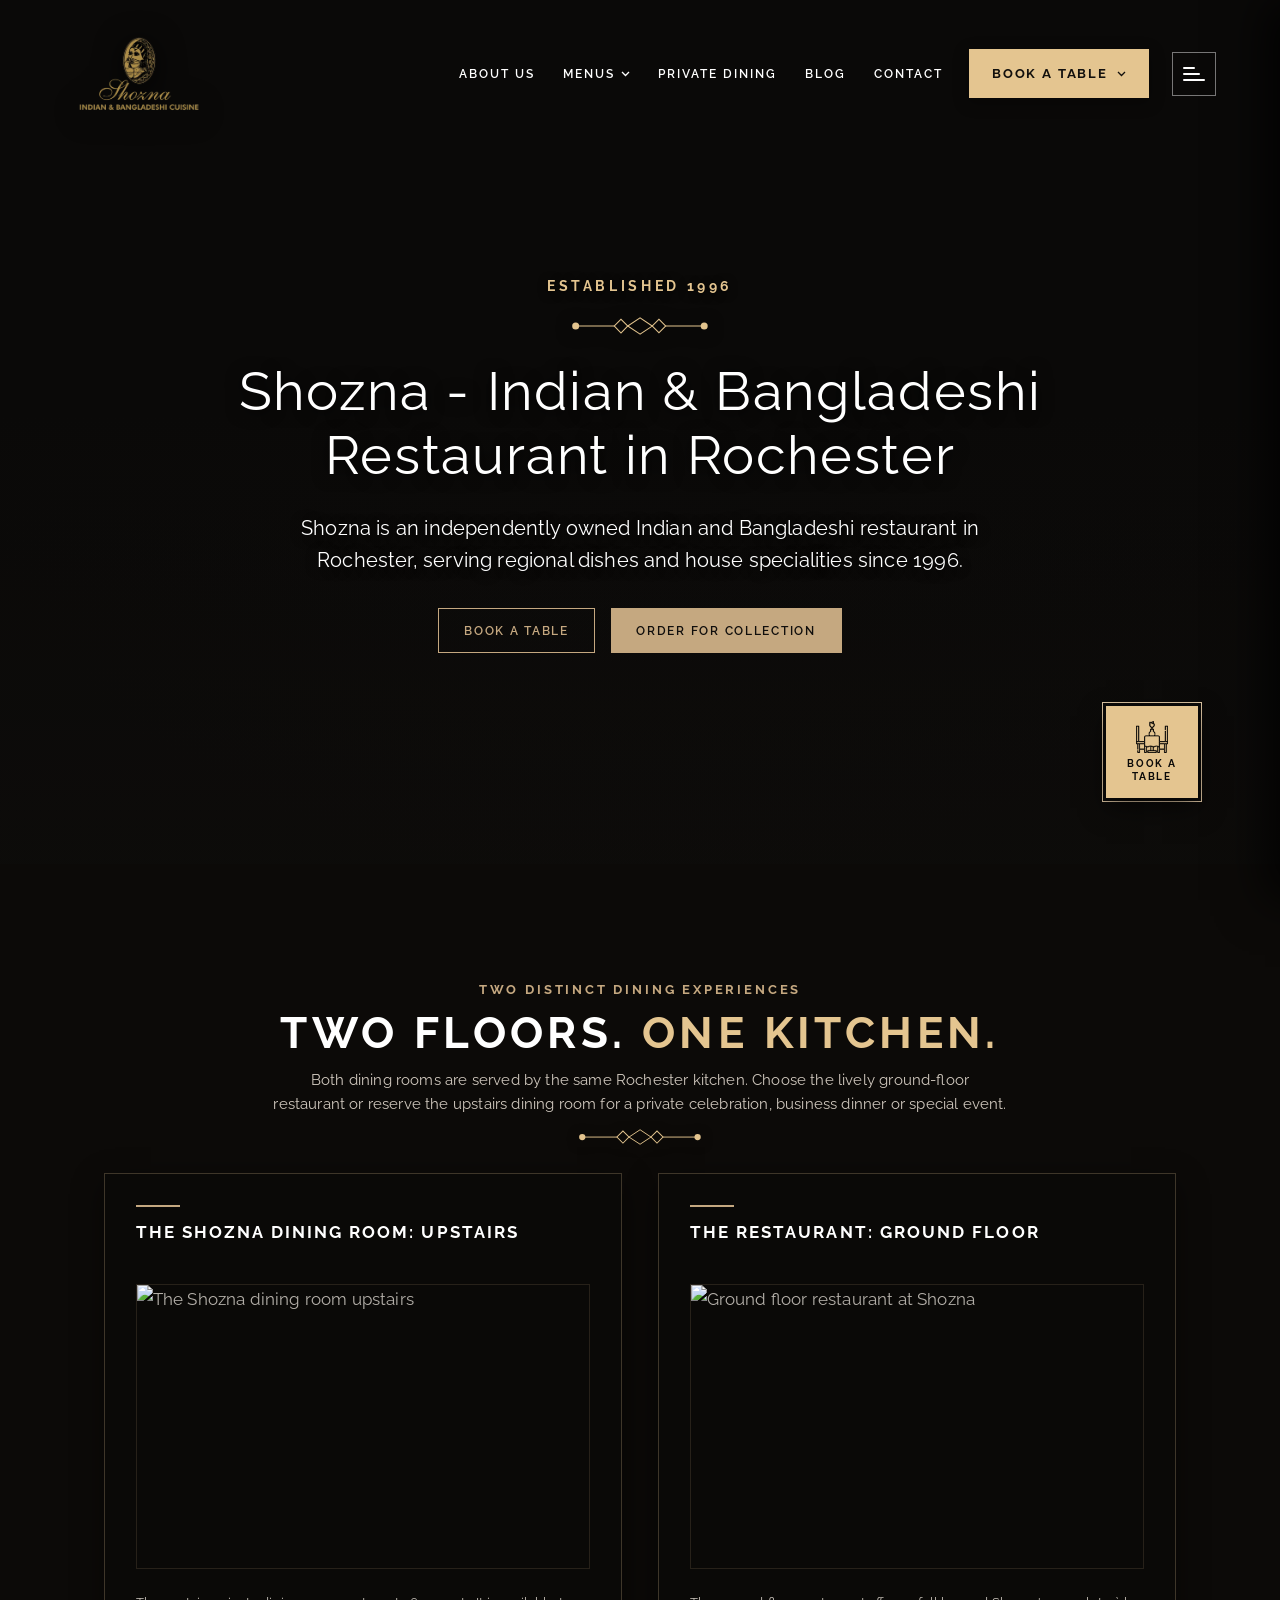
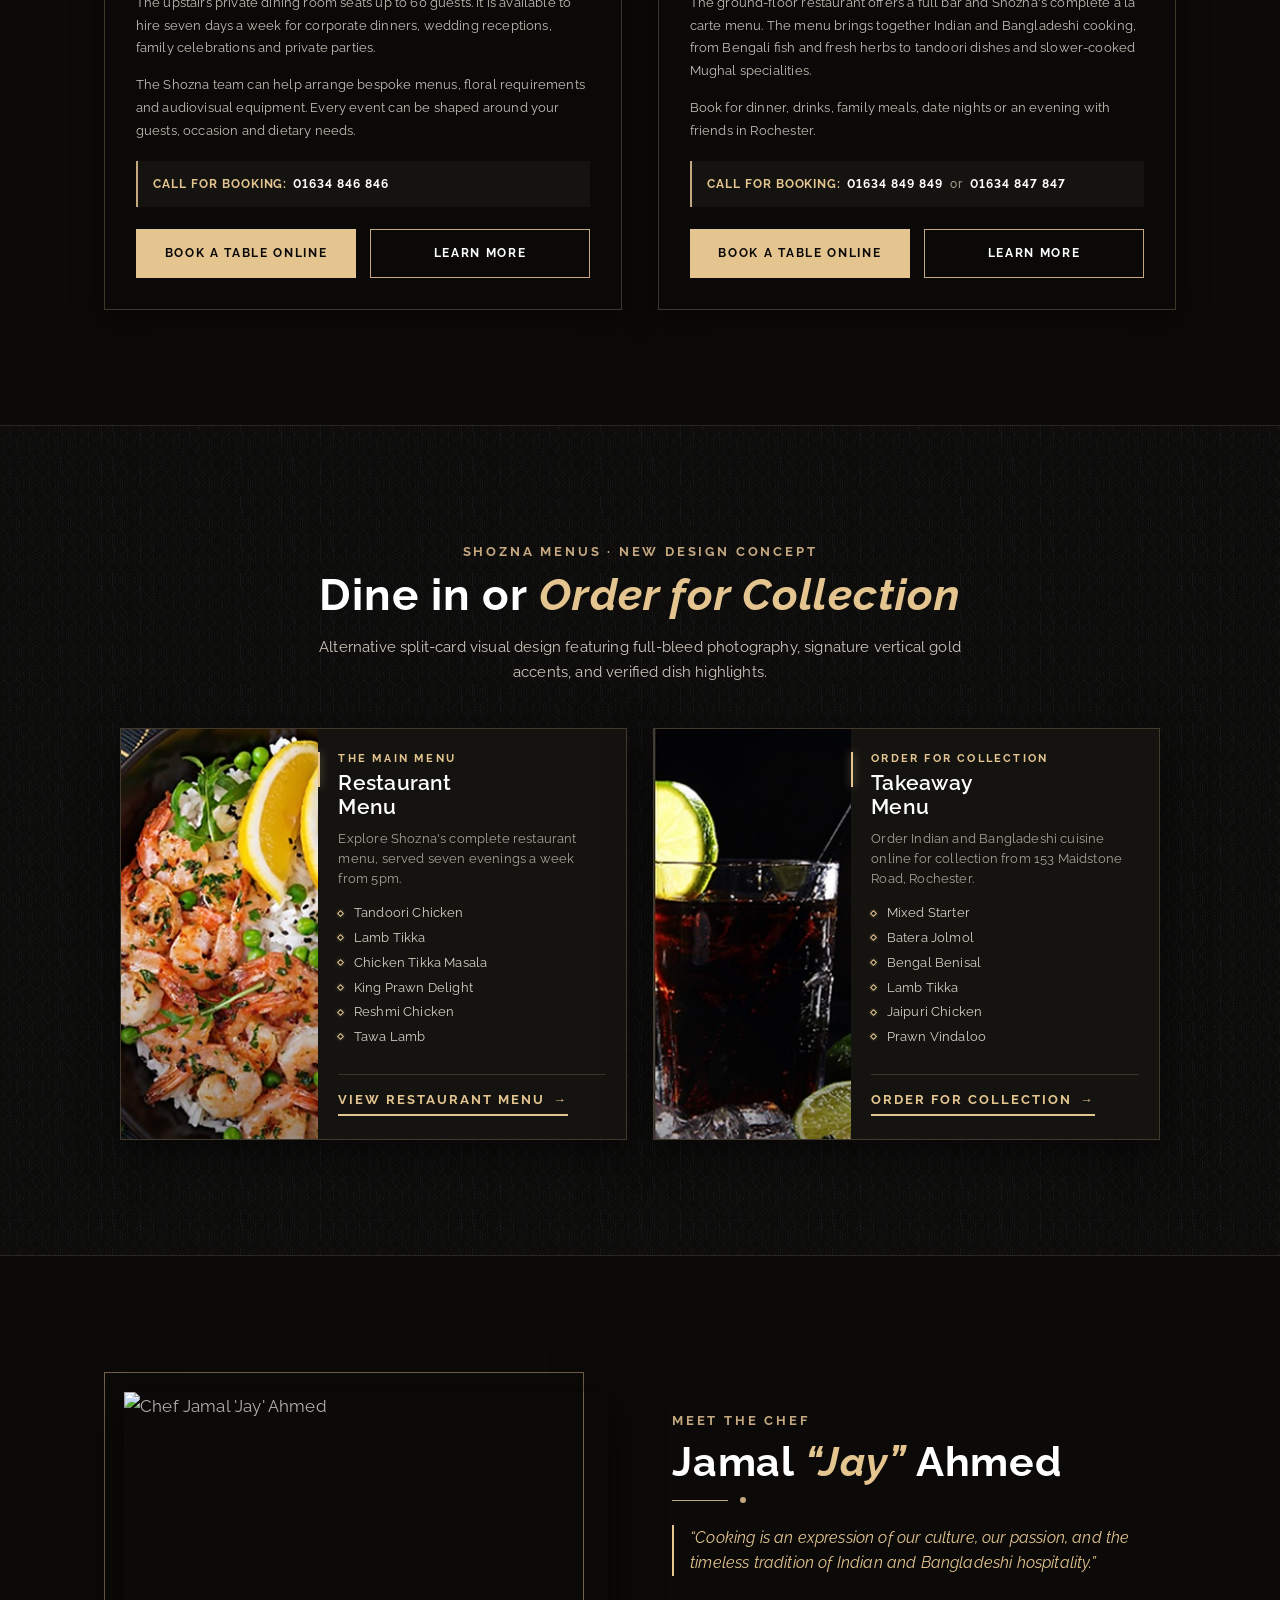
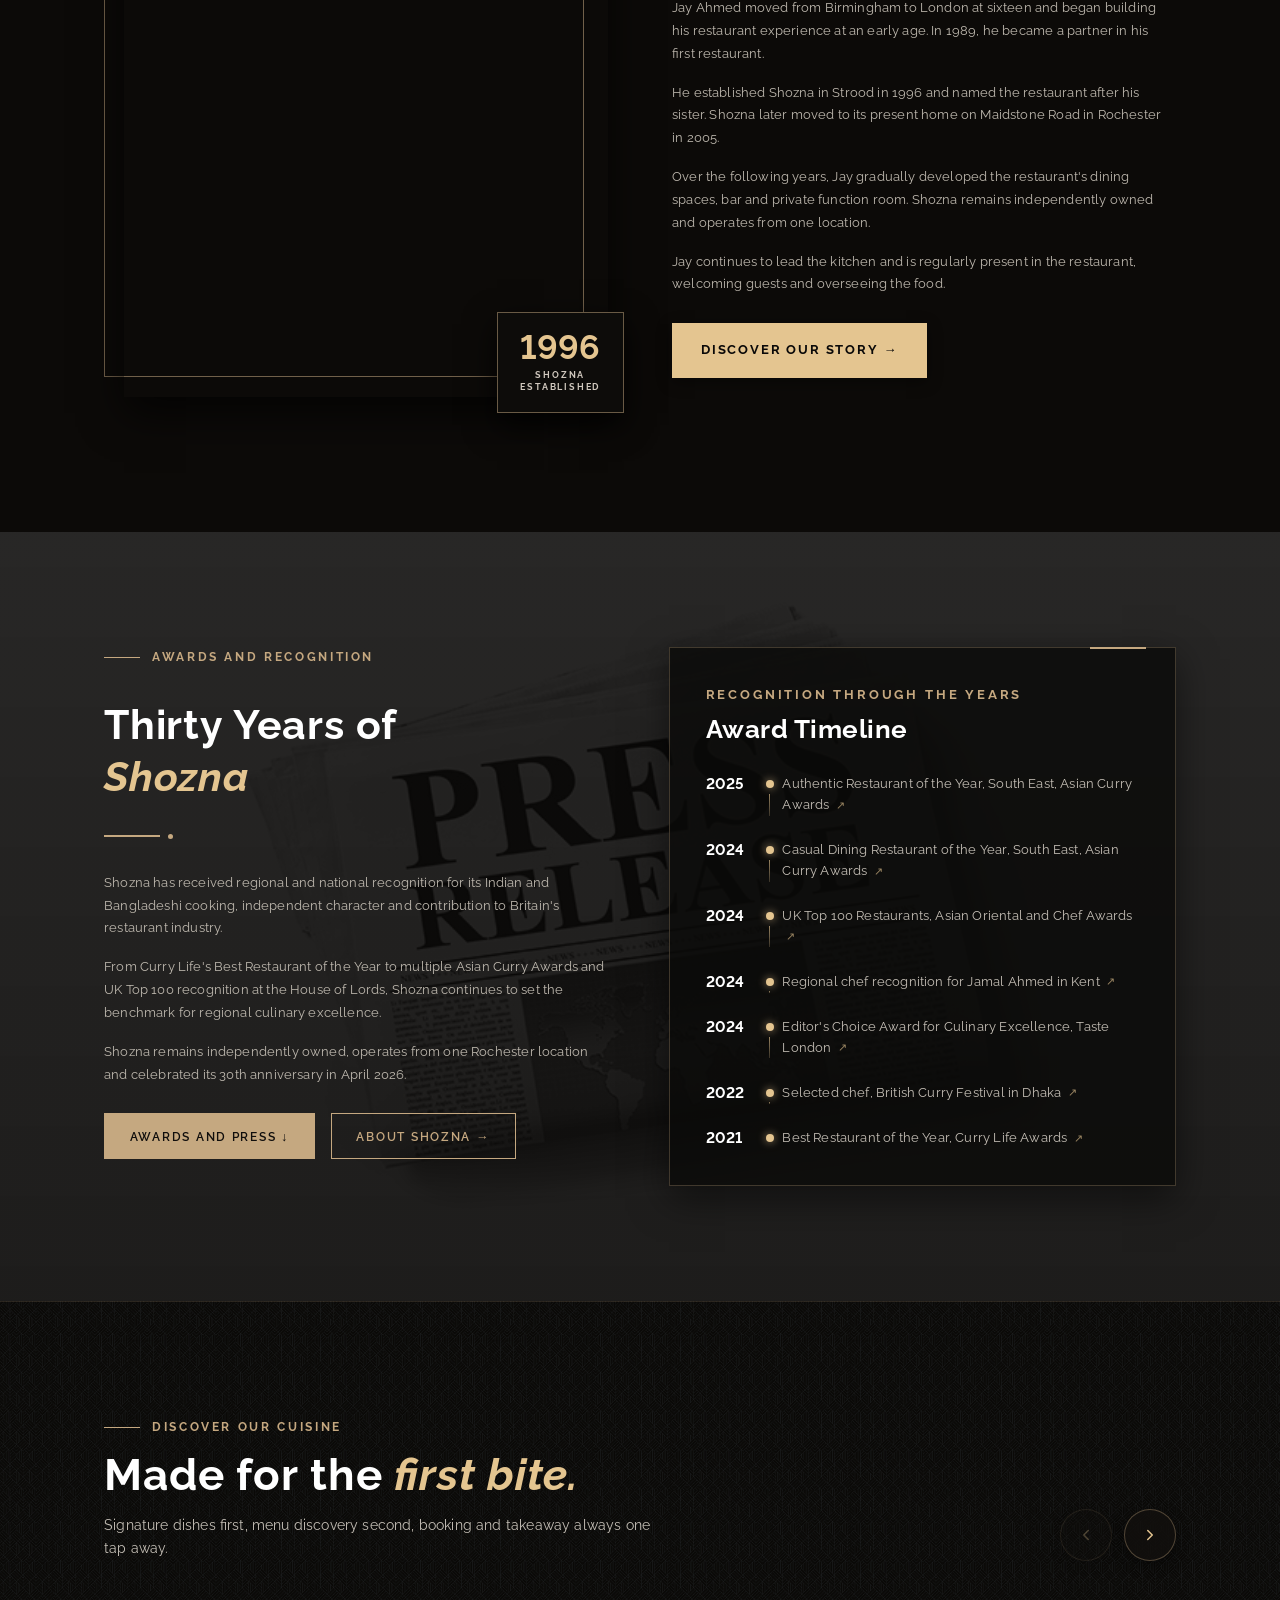
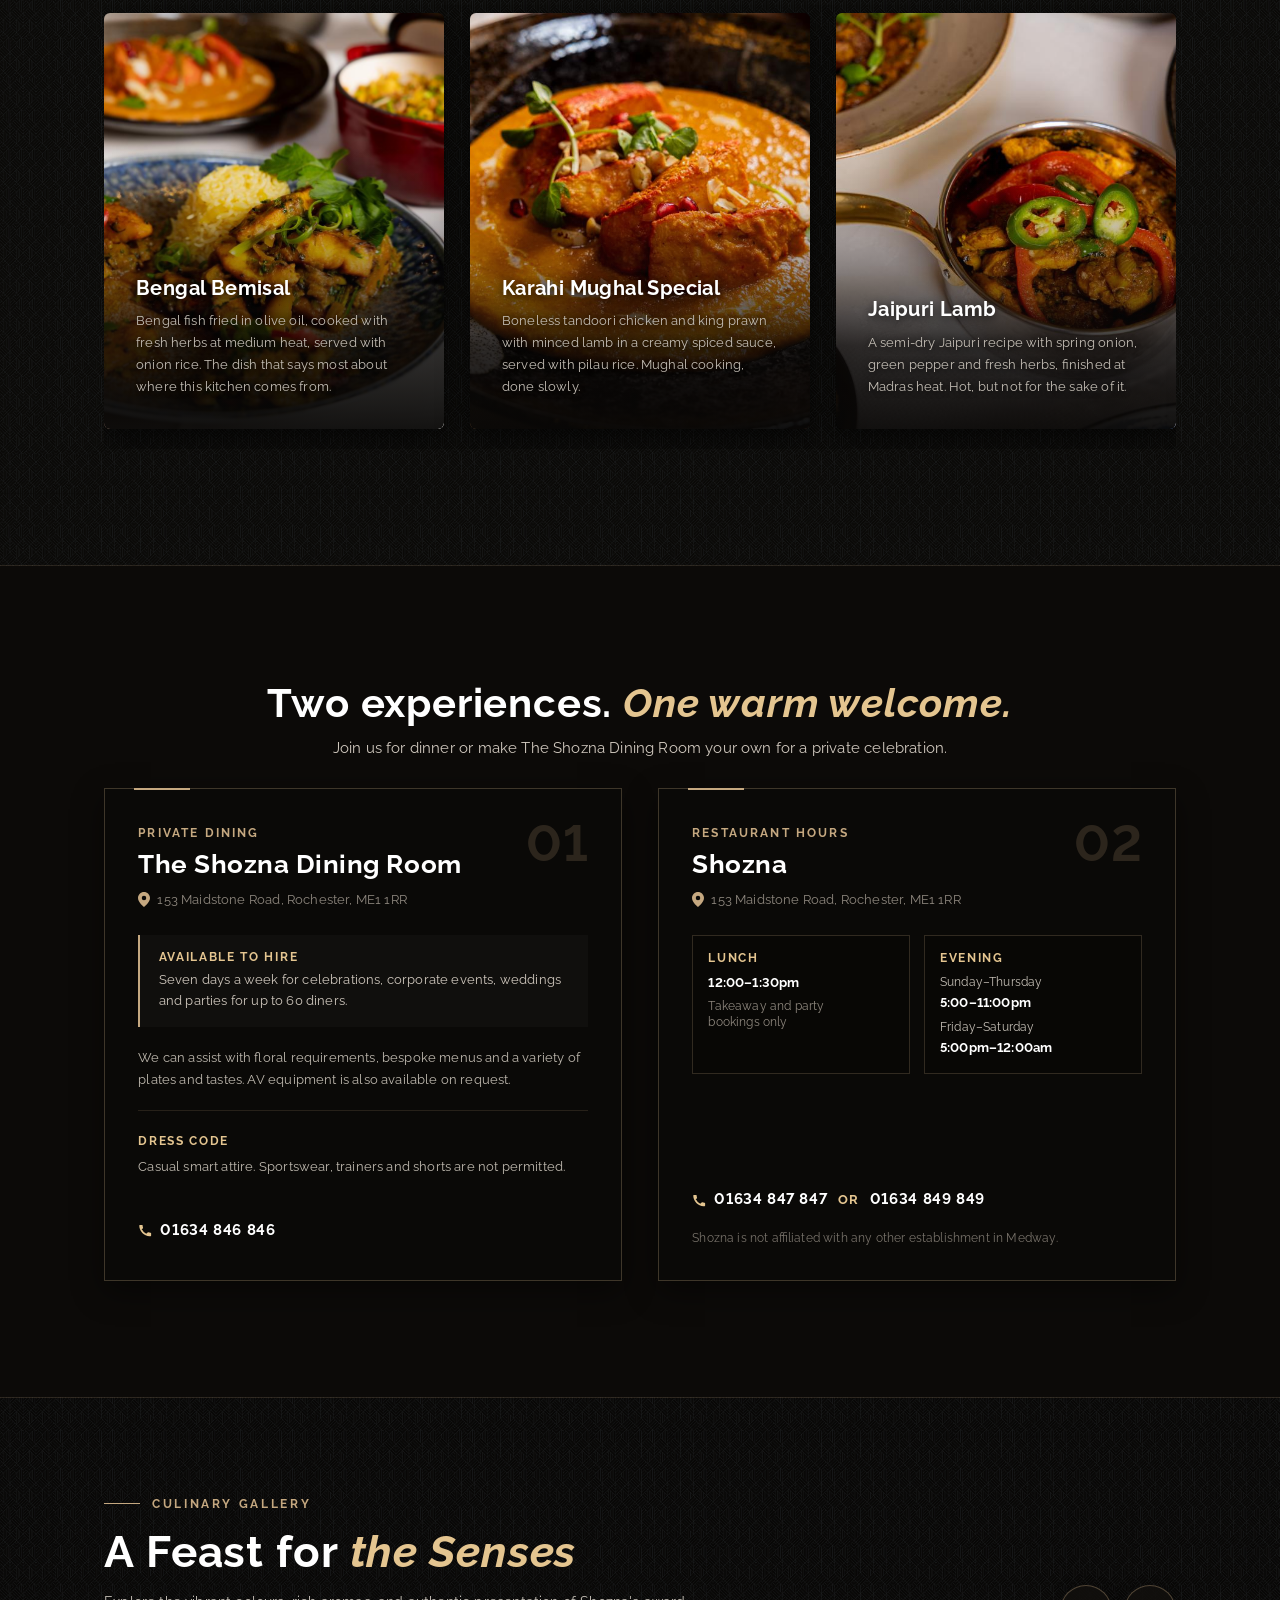
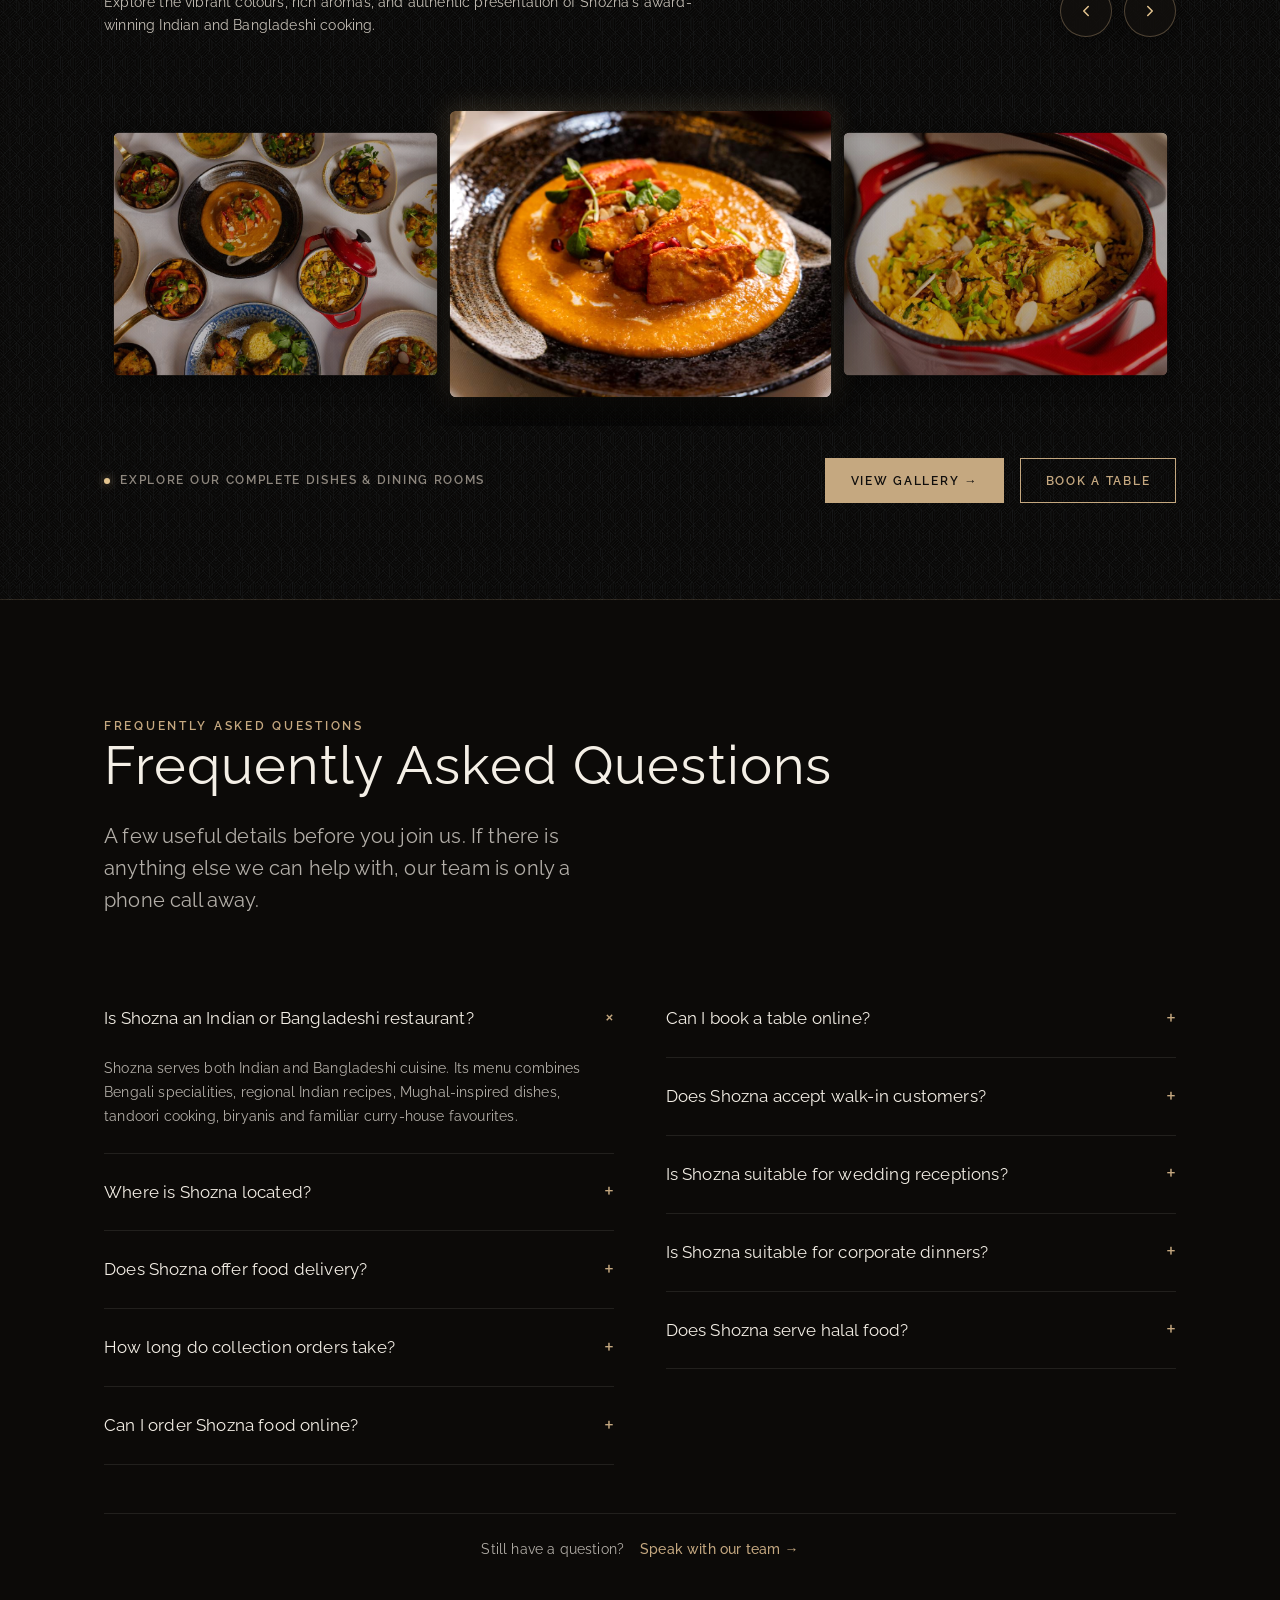
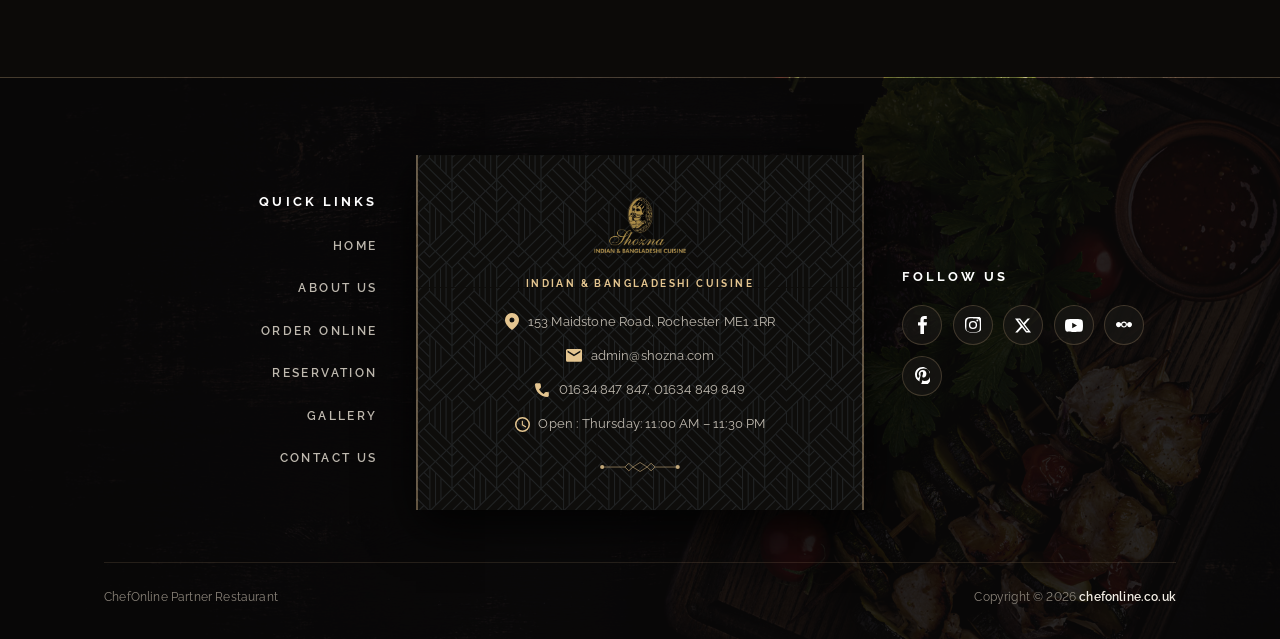
==== index.html @ 038b5e5c "feat: implement luxury About Us page (/about-us) with all 7 sections, local assets, and unified Rale" ====
<!doctype html>
<html lang="en-GB">
<head>
<meta charset="utf-8">
<meta name="viewport" content="width=device-width, initial-scale=1">

<title>Shozna - Indian &amp; Bangladeshi Restaurant in Rochester</title>
<meta name="description" content="Shozna is an independently owned Indian and Bangladeshi restaurant at 153 Maidstone Road, Rochester, serving regional dishes and house specialities since 1996.">
<link rel="canonical" href="https://www.srsdraft.co.uk/shozna-2026/">
<meta name="robots" content="index, follow, max-image-preview:large">

<link rel="icon" href="https://www.srsdraft.co.uk/shozna-2026/favicon.png" type="image/png">

<meta property="og:type" content="restaurant.restaurant">
<meta property="og:site_name" content="Shozna">
<meta property="og:title" content="Shozna - Indian &amp; Bangladeshi Restaurant in Rochester">
<meta property="og:description" content="Two floors, one kitchen. Dine in Rochester or order for collection.">
<meta property="og:url" content="https://www.srsdraft.co.uk/shozna-2026/">
<meta property="og:image" content="https://www.srsdraft.co.uk/shozna-2026/logo.webp">
<meta property="og:phone_number" content="+441634847847, +441634849849">
<meta property="og:street-address" content="153 Maidstone Road">
<meta property="og:postal-code" content="ME1 1RR">
<meta property="og:country-name" content="UK">
<meta property="og:latitude" content="51.3828626">
<meta property="og:longitude" content="0.5028036">

<link rel="preconnect" href="https://fonts.googleapis.com">
<link rel="preconnect" href="https://fonts.gstatic.com" crossorigin>
<link rel="stylesheet"
      href="https://fonts.googleapis.com/css2?family=Raleway:ital,wght@0,300;0,400;0,500;0,600;0,700;0,800;0,900;1,400;1,500;1,600;1,700&display=swap">

<link rel="stylesheet" href="css/tokens.css">
<link rel="stylesheet" href="css/type.css">
<link rel="stylesheet" href="css/base.css">
<link rel="stylesheet" href="css/media.css">
<link rel="stylesheet" href="css/site.css">

<script type="application/ld+json">
{
  "@context": "https://schema.org",
  "@type": "Restaurant",
  "@id": "https://www.srsdraft.co.uk/shozna-2026/",
  "name": "Shozna",
  "image": "https://www.srsdraft.co.uk/shozna-2026/logo.webp",
  "url": "https://www.srsdraft.co.uk/shozna-2026/",
  "servesCuisine": ["Indian", "Bangladeshi"],
  "priceRange": "££",
  "telephone": "+441634847847",
  "email": "admin@shozna.com",
  "menu": "https://backoffice.chefonline.co.uk/draft/shozna/menu",
  "acceptsReservations": "https://backoffice.chefonline.co.uk/draft/shozna/reservations",
  "address": {
    "@type": "PostalAddress",
    "streetAddress": "153 Maidstone Road",
    "addressLocality": "Rochester",
    "addressRegion": "Kent",
    "postalCode": "ME1 1RR",
    "addressCountry": "GB"
  },
  "geo": {
    "@type": "GeoCoordinates",
    "latitude": "51.3828626",
    "longitude": "0.5028036"
  },
  "openingHoursSpecification": [
    {
      "@type": "OpeningHoursSpecification",
      "dayOfWeek": ["Sunday", "Monday", "Tuesday", "Wednesday", "Thursday"],
      "opens": "17:00",
      "closes": "23:00"
    },
    {
      "@type": "OpeningHoursSpecification",
      "dayOfWeek": ["Friday", "Saturday"],
      "opens": "17:00",
      "closes": "00:00"
    }
  ]
}
</script>
</head>

<body data-page="home">

<a class="skip-link" href="#main">Skip to content</a>

<!-- ======================================================================
     HEADER
     ====================================================================== -->
<header class="site-header" id="header">
  <!-- Brand Logo on Left -->
  <a class="brand" href="https://www.srsdraft.co.uk/shozna-2026/" title="Shozna">
    <img src="media/logo.webp" alt="Shozna" width="220" height="122" class="brand__logo-img">
  </a>

  <!-- Primary Navigation Links -->
  <nav class="nav" id="nav" aria-label="Primary">
    <a href="index.html" class="nav__home-link">Home</a>
    <a href="about-us.html">About Us</a>
    <div class="nav-drop">
      <button class="nav-drop__toggle" aria-expanded="false" aria-controls="menuDrop">
        Menus
        <svg width="9" height="6" viewBox="0 0 9 6" fill="none" aria-hidden="true">
          <path d="M1 1l3.5 3.5L8 1" stroke="currentColor" stroke-width="1.3"/>
        </svg>
      </button>
      <ul class="nav-drop__list" id="menuDrop">
        <li><a href="https://www.srsdraft.co.uk/shozna-2026/restaurant-menu">Restaurant Menu</a></li>
        <li><a href="https://www.srsdraft.co.uk/shozna-2026/takeaway-menu">Takeaway Menu</a></li>
      </ul>
    </div>
    <a href="https://www.srsdraft.co.uk/shozna-2026/private-dining">Private Dining</a>
    <a href="https://www.srsdraft.co.uk/shozna-2026/blog">Blog</a>
    <a href="https://www.srsdraft.co.uk/shozna-2026/contact">Contact</a>
    <div class="nav__call-group">
      <a class="nav__call-link" href="https://backoffice.chefonline.co.uk/draft/shozna/reservations" style="color: var(--c-brass); font-weight: 700; margin-bottom: 0.5rem; text-decoration: none;">
        <span>Book a Table Online &rarr;</span>
      </a>
      <a class="nav__call-link" href="tel:+441634847847">
        <span>Call to Book</span>
        <b class="numeric">01634 847 847</b>
      </a>
      <a class="nav__call-link" href="tel:+441634846846">
        <span>Private Dine In</span>
        <b class="numeric">01634 846 846</b>
      </a>
    </div>
  </nav>

  <!-- Right Actions: Book a Table Button & Hamburger -->
  <div class="header-actions">
    <div class="header-call-drop">
      <button class="btn btn--solid btn--book-table header-call-btn" type="button" aria-haspopup="true" aria-expanded="false" aria-label="Book a Table or Call for Reservations">
        <span>Book a Table</span>
        <svg class="header-call-arrow" width="9" height="6" viewBox="0 0 9 6" fill="none" aria-hidden="true">
          <path d="M1 1l3.5 3.5L8 1" stroke="currentColor" stroke-width="1.3"/>
        </svg>
      </button>
      <div class="header-call-menu" role="menu">
        <a class="header-call-item header-call-item--cta" href="https://backoffice.chefonline.co.uk/draft/shozna/reservations" role="menuitem">
          <span class="header-call-label">Book a Table Online &rarr;</span>
          <span class="header-call-sub">Instant Table Reservation</span>
        </a>
        <a class="header-call-item" href="tel:+441634847847" role="menuitem">
          <span class="header-call-label">Call to Book</span>
          <span class="header-call-num numeric">01634 847 847</span>
        </a>
        <a class="header-call-item" href="tel:+441634846846" role="menuitem">
          <span class="header-call-label">Private Dine In</span>
          <span class="header-call-num numeric">01634 846 846</span>
        </a>
      </div>
    </div>

    <button class="icon-btn info-toggle-btn" id="infoToggle" aria-expanded="false" aria-controls="infoBar" aria-label="Open restaurant information">
      <span class="hamburger" aria-hidden="true">
        <span class="hamburger__bar hamburger__bar--1"></span>
        <span class="hamburger__bar hamburger__bar--2"></span>
        <span class="hamburger__bar hamburger__bar--3"></span>
      </span>
    </button>
    <button class="icon-btn nav-toggle" id="navToggle" aria-expanded="false" aria-controls="nav" aria-label="Open menu">
      <span class="hamburger" aria-hidden="true">
        <span class="hamburger__bar hamburger__bar--1"></span>
        <span class="hamburger__bar hamburger__bar--2"></span>
        <span class="hamburger__bar hamburger__bar--3"></span>
      </span>
    </button>
  </div>
</header>

<!-- ======================================================================
     INFO DRAWER / LUXURY SLIDE-OUT MENU
     ====================================================================== -->
<aside class="info-bar" id="infoBar" aria-label="Restaurant information" aria-hidden="true">
  <button class="drawer-close" id="infoClose" aria-label="Close">
    <svg width="12" height="12" viewBox="0 0 14 14" fill="none" aria-hidden="true">
      <path d="M1 1l12 12M13 1L1 13" stroke="currentColor" stroke-width="1.8" stroke-linecap="round"/>
    </svg>
  </button>

  <div class="drawer-inner">
    <div class="drawer-brand">
      <img class="drawer-logo" src="media/logo.webp" alt="Shozna Indian &amp; Bangladeshi Cuisine" width="220" height="122">
    </div>

    <!-- Mobile Navigation links for responsive mobile view -->
    <nav class="drawer-mobile-nav" aria-label="Mobile Navigation">
      <a href="index.html" class="drawer-mobile-link">Home</a>
      <a href="about-us.html" class="drawer-mobile-link">About Us</a>
      <a href="https://www.srsdraft.co.uk/shozna-2026/restaurant-menu" class="drawer-mobile-link">Restaurant Menu</a>
      <a href="https://www.srsdraft.co.uk/shozna-2026/takeaway-menu" class="drawer-mobile-link">Takeaway Menu</a>
      <a href="https://www.srsdraft.co.uk/shozna-2026/private-dining" class="drawer-mobile-link">Private Dining</a>
      <a href="https://www.srsdraft.co.uk/shozna-2026/blog" class="drawer-mobile-link">Blog</a>
      <a href="https://www.srsdraft.co.uk/shozna-2026/contact" class="drawer-mobile-link">Contact</a>
    </nav>

    <div class="drawer-circle-wrap">
      <img src="https://www.srsdraft.co.uk/shozna-2026/assets/images/resource/gallery-1.jpg" alt="Shozna Dining" width="160" height="160" class="drawer-circle-img">
    </div>

    <h3 class="drawer-title">VISIT US</h3>

    <div class="drawer-info-group">
      <p class="drawer-address">
        153 Maidstone Road, Rochester<br>
        ME1 1RR
      </p>
      <p class="drawer-hours">Open : Thursday: 11:00 AM &ndash; 11:30 PM</p>
      <p class="drawer-email-wrap">
        <a class="drawer-email" href="mailto:admin@shozna.com">admin@shozna.com</a>
      </p>
    </div>

    <div class="drawer-diamond" aria-hidden="true">&#9671;</div>

    <div class="drawer-phone-wrap">
      <a class="drawer-phone-link" href="tel:+441634847847">
        <svg class="drawer-phone-icon" width="18" height="18" viewBox="0 0 24 24" fill="currentColor" aria-hidden="true">
          <path d="M6.62 10.79a15.053 15.053 0 0 0 6.59 6.59l2.2-2.2a1 1 0 0 1 1.02-.24c1.12.37 2.33.57 3.57.57a1 1 0 0 1 1 1v3.5a1 1 0 0 1-1 1C10.61 22 2 13.39 2 4a1 1 0 0 1 1-1h3.5a1 1 0 0 1 1 1c0 1.24.2 2.45.57 3.57a1 1 0 0 1-.25 1.02l-2.2 2.2z"/>
        </svg>
        <span class="numeric">01634 847 847, 01634 849 849</span>
      </a>
    </div>
  </div>
</aside>

<div class="backdrop" id="backdrop" hidden></div>

<main id="main">

<!-- ======================================================================
     HERO
     ====================================================================== -->
<section class="hero" id="top">
  <video class="hero__video" id="heroVideo"
         autoplay muted loop playsinline preload="auto" aria-hidden="true"
         poster="https://www.srsdraft.co.uk/shozna-2026/assets/images/resource/gallery-1.jpg">
    <source src="https://www.srsdraft.co.uk/shozna-2026/shozna-bg-video.mp4" type="video/mp4">
  </video>
  <div class="hero__scrim"></div>

  <div class="hero__inner">
    <p class="eyebrow hero__eyebrow">ESTABLISHED 1996</p>

    <img class="hero__separator" src="media/separator.svg" alt="" width="120" height="16">

    <h1>
      <span class="hero__title-line">Shozna - Indian &amp; Bangladeshi</span>
      <span class="hero__title-line">Restaurant in Rochester</span>
    </h1>

    <p class="lead">
      Shozna is an independently owned Indian and Bangladeshi restaurant in
      Rochester, serving regional dishes and house specialities since 1996.
    </p>

    <div class="btn-row">
      <a class="btn btn--ghost" href="https://backoffice.chefonline.co.uk/draft/shozna/reservations">Book a Table</a>
      <a class="btn btn--solid" href="https://backoffice.chefonline.co.uk/draft/shozna/menu">Order for Collection</a>
    </div>
  </div>

  <a class="hero__badge" href="https://backoffice.chefonline.co.uk/draft/shozna/reservations" aria-label="Book a Table">
    <span class="hero__badge-spin" aria-hidden="true"></span>
    <span class="hero__badge-card">
      <img src="media/table-icon.png" alt="" width="34" height="34" class="hero__badge-icon">
      <span class="hero__badge-text">
        <span>BOOK A</span>
        <span>TABLE</span>
      </span>
    </span>
  </a>
</section>

<!-- ======================================================================
     TWO FLOORS, ONE KITCHEN
     ====================================================================== -->
<section class="section section--bg" id="about">
  <div class="section__bg" style="--media-src: var(--img-dining-bg, url('https://www.srsdraft.co.uk/shozna-2026/assets/images/gallery/1N7A8569.jpg'))"></div>
  <div class="shell">

    <div class="section-head section-head--centered" data-reveal>
      <p class="eyebrow eyebrow--dining">TWO DISTINCT DINING EXPERIENCES</p>
      <h2 class="dining-section-title">TWO FLOORS. <span class="gold-highlight">ONE KITCHEN.</span></h2>
      <p class="lead dining-lead">
        Both dining rooms are served by the same Rochester kitchen. Choose the lively ground-floor<br class="hide-mobile">
        restaurant or reserve the upstairs dining room for a private celebration, business dinner or special event.
      </p>
      <img class="section-separator" src="media/separator.svg" alt="" width="110" height="16">
    </div>

    <div class="grid-2 dining-grid">

      <article class="card dining-card" data-reveal>
        <div class="dining-card__top">
          <span class="dining-card__notch" aria-hidden="true"></span>
          <h3 class="dining-card__title">THE SHOZNA DINING ROOM: UPSTAIRS</h3>
        </div>
        <div class="dining-card__media">
          <img src="https://www.srsdraft.co.uk/shozna-2026/assets/images/gallery/1N7A8569.jpg" alt="The Shozna dining room upstairs" width="600" height="375" loading="lazy">
        </div>
        <div class="dining-card__body">
          <p>
            The upstairs private dining room seats up to 60 guests. It is available
            to hire seven days a week for corporate dinners, wedding receptions,
            family celebrations and private parties.
          </p>
          <p>
            The Shozna team can help arrange bespoke menus, floral requirements and
            audiovisual equipment. Every event can be shaped around your guests,
            occasion and dietary needs.
          </p>
        </div>
        <div class="dining-card__call">
          <span class="dining-card__call-label">CALL FOR BOOKING:</span>
          <span class="dining-card__call-nums">
            <a class="dining-card__call-num tel numeric" href="tel:+441634846846">01634 846 846</a>
          </span>
        </div>
        <div class="dining-card__actions">
          <a class="btn btn--dining-book" href="https://backoffice.chefonline.co.uk/draft/shozna/reservations">Book a Table Online</a>
          <a class="btn btn--dining-learn" href="https://www.srsdraft.co.uk/shozna-2026/private-dining">Learn More</a>
        </div>
      </article>

      <article class="card dining-card" data-reveal>
        <div class="dining-card__top">
          <span class="dining-card__notch" aria-hidden="true"></span>
          <h3 class="dining-card__title">THE RESTAURANT: GROUND FLOOR</h3>
        </div>
        <div class="dining-card__media">
          <img src="https://www.srsdraft.co.uk/shozna-2026/assets/images/gallery/1N7A8536.jpg" alt="Ground floor restaurant at Shozna" width="600" height="375" loading="lazy">
        </div>
        <div class="dining-card__body">
          <p>
            The ground-floor restaurant offers a full bar and Shozna's complete
            à la carte menu. The menu brings together Indian and Bangladeshi
            cooking, from Bengali fish and fresh herbs to tandoori dishes and
            slower-cooked Mughal specialities.
          </p>
          <p>
            Book for dinner, drinks, family meals, date nights or an evening with
            friends in Rochester.
          </p>
        </div>
        <div class="dining-card__call">
          <span class="dining-card__call-label">CALL FOR BOOKING:</span>
          <span class="dining-card__call-nums">
            <a class="dining-card__call-num tel numeric" href="tel:+441634849849">01634 849 849</a>
            <span class="dining-card__call-or">or</span>
            <a class="dining-card__call-num tel numeric" href="tel:+441634847847">01634 847 847</a>
          </span>
        </div>
        <div class="dining-card__actions">
          <a class="btn btn--dining-book" href="https://backoffice.chefonline.co.uk/draft/shozna/reservations">Book a Table Online</a>
          <a class="btn btn--dining-learn" href="about-us.html">Learn More</a>
        </div>
      </article>

    </div>
  </div>
</section>

<!-- ======================================================================
     SHOZNA MENUS
     ====================================================================== -->
<section class="section section--menus-split" id="menus">
  <div class="shell">

    <div class="section-head section-head--centered" data-reveal>
      <p class="eyebrow eyebrow--dining">SHOZNA MENUS &middot; NEW DESIGN CONCEPT</p>
      <h2 class="menus-section-title">Dine in or <span class="gold-script">Order for Collection</span></h2>
      <p class="lead">
        Alternative split-card visual design featuring full-bleed photography, signature vertical gold accents, and verified dish highlights.
      </p>
    </div>

    <div class="grid-2 menu-split-grid">

      <!-- Card 01: Restaurant Menu -->
      <article class="card menu-split-card" data-reveal>
        <div class="menu-split-card__media">
          <img src="media/menu-card-split-1-hd.jpg" alt="Shozna Restaurant Cuisine" class="menu-split-card__img" loading="lazy" width="498" height="1302">
        </div>
        <div class="menu-split-card__content">
          <span class="menu-split-card__notch-v" aria-hidden="true"></span>
          <div class="menu-split-card__header">
            <p class="menu-split-card__eyebrow">THE MAIN MENU</p>
            <h3 class="menu-split-card__title">Restaurant<br>Menu</h3>
          </div>
          <p class="menu-split-card__lead">
            Explore Shozna's complete restaurant menu, served seven evenings a week from 5pm.
          </p>
          <ul class="menu-split-card__list">
            <li class="menu-split-card__item">
              <span class="menu-split-card__diamond" aria-hidden="true"></span>
              <span>Tandoori Chicken</span>
            </li>
            <li class="menu-split-card__item">
              <span class="menu-split-card__diamond" aria-hidden="true"></span>
              <span>Lamb Tikka</span>
            </li>
            <li class="menu-split-card__item">
              <span class="menu-split-card__diamond" aria-hidden="true"></span>
              <span>Chicken Tikka Masala</span>
            </li>
            <li class="menu-split-card__item">
              <span class="menu-split-card__diamond" aria-hidden="true"></span>
              <span>King Prawn Delight</span>
            </li>
            <li class="menu-split-card__item">
              <span class="menu-split-card__diamond" aria-hidden="true"></span>
              <span>Reshmi Chicken</span>
            </li>
            <li class="menu-split-card__item">
              <span class="menu-split-card__diamond" aria-hidden="true"></span>
              <span>Tawa Lamb</span>
            </li>
          </ul>
          <div class="menu-split-card__divider" aria-hidden="true"></div>
          <div class="menu-split-card__footer">
            <a class="menu-split-card__action" href="https://www.srsdraft.co.uk/shozna-2026/restaurant-menu">
              <span>VIEW RESTAURANT MENU</span> &rarr;
            </a>
          </div>
        </div>
      </article>

      <!-- Card 02: Takeaway Menu / Order for Collection -->
      <article class="card menu-split-card" data-reveal>
        <div class="menu-split-card__media">
          <img src="media/menu-card-split-2-hd.jpg" alt="Shozna Takeaway Cuisine and Bar Drinks" class="menu-split-card__img" loading="lazy" width="498" height="1302">
        </div>
        <div class="menu-split-card__content">
          <span class="menu-split-card__notch-v" aria-hidden="true"></span>
          <div class="menu-split-card__header">
            <p class="menu-split-card__eyebrow">ORDER FOR COLLECTION</p>
            <h3 class="menu-split-card__title">Takeaway<br>Menu</h3>
          </div>
          <p class="menu-split-card__lead">
            Order Indian and Bangladeshi cuisine online for collection from 153 Maidstone Road, Rochester.
          </p>
          <ul class="menu-split-card__list">
            <li class="menu-split-card__item">
              <span class="menu-split-card__diamond" aria-hidden="true"></span>
              <span>Mixed Starter</span>
            </li>
            <li class="menu-split-card__item">
              <span class="menu-split-card__diamond" aria-hidden="true"></span>
              <span>Batera Jolmol</span>
            </li>
            <li class="menu-split-card__item">
              <span class="menu-split-card__diamond" aria-hidden="true"></span>
              <span>Bengal Benisal</span>
            </li>
            <li class="menu-split-card__item">
              <span class="menu-split-card__diamond" aria-hidden="true"></span>
              <span>Lamb Tikka</span>
            </li>
            <li class="menu-split-card__item">
              <span class="menu-split-card__diamond" aria-hidden="true"></span>
              <span>Jaipuri Chicken</span>
            </li>
            <li class="menu-split-card__item">
              <span class="menu-split-card__diamond" aria-hidden="true"></span>
              <span>Prawn Vindaloo</span>
            </li>
          </ul>
          <div class="menu-split-card__divider" aria-hidden="true"></div>
          <div class="menu-split-card__footer">
            <a class="menu-split-card__action" href="https://backoffice.chefonline.co.uk/draft/shozna/menu">
              <span>ORDER FOR COLLECTION</span> &rarr;
            </a>
          </div>
        </div>
      </article>

    </div>
  </div>
</section>

<!-- ======================================================================
     CHEF
     ====================================================================== -->
<section class="section section--sunken" id="story">
  <div class="shell">
    <div class="chef">

      <div class="chef__figure-wrap" data-reveal>
        <div class="chef__frame" aria-hidden="true"></div>
        <figure class="chef__figure">
          <img src="https://www.srsdraft.co.uk/shozna-2026/assets/images/gallery/1N7A8844.jpg" alt="Chef Jamal 'Jay' Ahmed" width="600" height="750" class="chef__img" loading="lazy">
          <figcaption class="chef__badge">
            <b class="numeric">1996</b>
            <span class="chef__badge-label">SHOZNA</span>
            <span class="chef__badge-label">ESTABLISHED</span>
          </figcaption>
        </figure>
      </div>

      <div class="chef__content" data-reveal>
        <p class="eyebrow eyebrow--dining" style="text-align: left;">MEET THE CHEF</p>
        <h2 class="chef__title">Jamal <span class="gold-script">&ldquo;Jay&rdquo;</span> Ahmed</h2>
        <div class="chef-divider" aria-hidden="true">
          <span class="chef-divider__line"></span>
          <span class="chef-divider__dot"></span>
        </div>
        
        <blockquote class="chef-quote">
          &ldquo;Cooking is an expression of our culture, our passion, and the timeless tradition of Indian and Bangladeshi hospitality.&rdquo;
        </blockquote>

        <div class="chef__text stack">
          <p>
            Jay Ahmed moved from Birmingham to London at sixteen and began
            building his restaurant experience at an early age. In 1989, he
            became a partner in his first restaurant.
          </p>
          <p>
            He established Shozna in Strood in 1996 and named the restaurant
            after his sister. Shozna later moved to its present home on
            Maidstone Road in Rochester in 2005.
          </p>
          <p>
            Over the following years, Jay gradually developed the restaurant's
            dining spaces, bar and private function room. Shozna remains
            independently owned and operates from one location.
          </p>
          <p>
            Jay continues to lead the kitchen and is regularly present in the
            restaurant, welcoming guests and overseeing the food.
          </p>
        </div>
        <div class="chef__cta">
          <a class="btn btn--chef" href="about-us.html">
            DISCOVER OUR STORY &rarr;
          </a>
        </div>
      </div>

    </div>
  </div>
</section>

<!-- ======================================================================
     AWARDS
     ====================================================================== -->
<section class="section" id="awards-recognition">
  <div class="shell">

    <div class="grid-2 awards-grid">

      <div class="stack-lg awards-content" data-reveal>
        <p class="eyebrow eyebrow--ruled-left">AWARDS AND RECOGNITION</p>
        <h2 class="awards-title">Thirty Years of <br><span class="gold-script">Shozna</span></h2>
        <div class="awards-divider" aria-hidden="true">
          <span class="awards-divider__line"></span>
          <span class="awards-divider__dot"></span>
        </div>
        <div class="stack awards-text">
          <p>
            Shozna has received regional and national recognition for its Indian
            and Bangladeshi cooking, independent character and contribution to
            Britain's restaurant industry.
          </p>
          <p>
            From Curry Life's Best Restaurant of the Year to multiple Asian Curry Awards
            and UK Top 100 recognition at the House of Lords, Shozna continues to set
            the benchmark for regional culinary excellence.
          </p>
          <p>
            Shozna remains independently owned, operates from one Rochester
            location and celebrated its 30th anniversary in April 2026.
          </p>
        </div>
        <div class="btn-row awards-btn-row">
          <a class="btn btn--solid" href="#award-timeline">AWARDS AND PRESS &darr;</a>
          <a class="btn btn--ghost" href="about-us.html">ABOUT SHOZNA &rarr;</a>
        </div>
      </div>

      <div class="card timeline-card" id="award-timeline" data-reveal>
        <span class="timeline-card__notch" aria-hidden="true"></span>
        <p class="eyebrow eyebrow--dining" style="text-align: left; margin-bottom: 0.5rem;">RECOGNITION THROUGH THE YEARS</p>
        <h3 class="timeline-card__title">Award Timeline</h3>
        <ul class="award-timeline-list">
          <li class="timeline-item">
            <span class="award-year numeric">2025</span>
            <div class="award-marker" aria-hidden="true">
              <span class="award-dot"></span>
              <span class="award-line"></span>
            </div>
            <a class="award-desc" href="https://www.asiancurryawards.com/2025-winners/" target="_blank" rel="noopener noreferrer">Authentic Restaurant of the Year, South East, Asian Curry Awards <span class="award-link-icon" aria-hidden="true">&nearr;</span></a>
          </li>
          <li class="timeline-item">
            <span class="award-year numeric">2024</span>
            <div class="award-marker" aria-hidden="true">
              <span class="award-dot"></span>
              <span class="award-line"></span>
            </div>
            <a class="award-desc" href="https://www.asiancurryawards.com/2024-winners/" target="_blank" rel="noopener noreferrer">Casual Dining Restaurant of the Year, South East, Asian Curry Awards <span class="award-link-icon" aria-hidden="true">&nearr;</span></a>
          </li>
          <li class="timeline-item">
            <span class="award-year numeric">2024</span>
            <div class="award-marker" aria-hidden="true">
              <span class="award-dot"></span>
              <span class="award-line"></span>
            </div>
            <a class="award-desc" href="https://www.kentonline.co.uk/medway/news/double-success-for-curry-house-named-among-britain-s-best-309462/" target="_blank" rel="noopener noreferrer">UK Top 100 Restaurants, Asian Oriental and Chef Awards <span class="award-link-icon" aria-hidden="true">&nearr;</span></a>
          </li>
          <li class="timeline-item">
            <span class="award-year numeric">2024</span>
            <div class="award-marker" aria-hidden="true">
              <span class="award-dot"></span>
              <span class="award-line"></span>
            </div>
            <a class="award-desc" href="https://www.kentonline.co.uk/medway/news/top-curry-chef-represents-uk-at-food-festival-in-bangladesh-275582/" target="_blank" rel="noopener noreferrer">Regional chef recognition for Jamal Ahmed in Kent <span class="award-link-icon" aria-hidden="true">&nearr;</span></a>
          </li>
          <li class="timeline-item">
            <span class="award-year numeric">2024</span>
            <div class="award-marker" aria-hidden="true">
              <span class="award-dot"></span>
              <span class="award-line"></span>
            </div>
            <a class="award-desc" href="https://tasteof.london/editors-choice-award-of-culinary-excellence/" target="_blank" rel="noopener noreferrer">Editor's Choice Award for Culinary Excellence, Taste London <span class="award-link-icon" aria-hidden="true">&nearr;</span></a>
          </li>
          <li class="timeline-item">
            <span class="award-year numeric">2022</span>
            <div class="award-marker" aria-hidden="true">
              <span class="award-dot"></span>
              <span class="award-line"></span>
            </div>
            <a class="award-desc" href="https://www.thedailystar.net/lifestyle/news/british-curry-festival-intercontinental-dhaka-3149341" target="_blank" rel="noopener noreferrer">Selected chef, British Curry Festival in Dhaka <span class="award-link-icon" aria-hidden="true">&nearr;</span></a>
          </li>
          <li class="timeline-item">
            <span class="award-year numeric">2021</span>
            <div class="award-marker" aria-hidden="true">
              <span class="award-dot"></span>
              <span class="award-line"></span>
            </div>
            <a class="award-desc" href="https://tasteasia.co.uk/jay-ahmed-and-shozna-rochester-shine-with-authentic-restaurant-of-the-year-win-at-asian-curry-awards-2025/" target="_blank" rel="noopener noreferrer">Best Restaurant of the Year, Curry Life Awards <span class="award-link-icon" aria-hidden="true">&nearr;</span></a>
          </li>
        </ul>
      </div>

    </div>
  </div>
</section>

<!-- ======================================================================
     SIGNATURE DISHES
     ====================================================================== -->
<section class="section section--sunken" id="cuisine">
  <div class="shell">

    <div class="cuisine-header" data-reveal>
      <div class="cuisine-header__text">
        <p class="eyebrow eyebrow--ruled-left">DISCOVER OUR CUISINE</p>
        <h2 class="cuisine-title">Made for the <span class="gold-script">first bite.</span></h2>
        <p class="lead cuisine-lead">
          Signature dishes first, menu discovery second, booking and takeaway always one tap away.
        </p>
      </div>

      <div class="cuisine-header__controls">
        <button class="cuisine-nav-btn" data-carousel-prev type="button" aria-label="Previous dishes" disabled>
          <svg width="18" height="18" viewBox="0 0 24 24" fill="none" stroke="currentColor" stroke-width="2" stroke-linecap="round" stroke-linejoin="round" aria-hidden="true">
            <path d="M15 18l-6-6 6-6"/>
          </svg>
        </button>
        <button class="cuisine-nav-btn" data-carousel-next type="button" aria-label="Next dishes">
          <svg width="18" height="18" viewBox="0 0 24 24" fill="none" stroke="currentColor" stroke-width="2" stroke-linecap="round" stroke-linejoin="round" aria-hidden="true">
            <path d="M9 18l6-6-6-6"/>
          </svg>
        </button>
      </div>
    </div>

    <div class="carousel cuisine-carousel" data-carousel>
      <div class="carousel__track cuisine-track" data-carousel-track tabindex="0" role="region" aria-label="Signature dishes">

        <article class="dish-card" style="--media-src: var(--img-dish-1)">
          <div class="dish-card__body">
            <h3 class="dish-card__title">Bengal Bemisal</h3>
            <p class="dish-card__desc">Bengal fish fried in olive oil, cooked with fresh herbs at medium heat, served with onion rice. The dish that says most about where this kitchen comes from.</p>
          </div>
        </article>

        <article class="dish-card" style="--media-src: var(--img-dish-2)">
          <div class="dish-card__body">
            <h3 class="dish-card__title">Karahi Mughal Special</h3>
            <p class="dish-card__desc">Boneless tandoori chicken and king prawn with minced lamb in a creamy spiced sauce, served with pilau rice. Mughal cooking, done slowly.</p>
          </div>
        </article>

        <article class="dish-card" style="--media-src: var(--img-dish-3)">
          <div class="dish-card__body">
            <h3 class="dish-card__title">Jaipuri Lamb</h3>
            <p class="dish-card__desc">A semi-dry Jaipuri recipe with spring onion, green pepper and fresh herbs, finished at Madras heat. Hot, but not for the sake of it.</p>
          </div>
        </article>

        <article class="dish-card" style="--media-src: var(--img-dish-4)">
          <div class="dish-card__body">
            <h3 class="dish-card__title">Batera Jolmol</h3>
            <p class="dish-card__desc">Succulent whole quail roasted and simmered in a fragrant house-blended Bengali spiced sauce, seasoned with toasted cumin and fresh coriander.</p>
          </div>
        </article>

        <article class="dish-card" style="--media-src: var(--img-dish-5)">
          <div class="dish-card__body">
            <h3 class="dish-card__title">Tandoori Chicken</h3>
            <p class="dish-card__desc">Marinated overnight in hung yoghurt and roasted garam masala, flame-charred in the clay oven and served with fresh crisp salad and mint chutney.</p>
          </div>
        </article>

        <article class="dish-card" style="--media-src: var(--img-dish-6)">
          <div class="dish-card__body">
            <h3 class="dish-card__title">Chicken Tikka Masala</h3>
            <p class="dish-card__desc">Charcoal-grilled tikka morsels gently simmered in a velvety sauce built completely from scratch with ground almonds, cream, and aromatic spices.</p>
          </div>
        </article>

      </div>
    </div>
  </div>
</section>

<!-- ======================================================================
     VENUE INFORMATION
     ====================================================================== -->
<section class="section section--bg" id="private-dining">
  <div class="section__bg section__bg--strong" style="--media-src: var(--img-venue-bg)"></div>
  <div class="shell">

    <div class="section-head section-head--centered" data-reveal>
      <h2 class="venue-section-title">Two experiences. <span class="gold-script">One warm welcome.</span></h2>
      <p class="lead venue-lead">
        Join us for dinner or make The Shozna Dining Room your own for a private celebration.
      </p>
    </div>

    <div class="grid-2 venue-grid" id="contact">

      <article class="card venue-card" data-reveal>
        <span class="venue-card__notch" aria-hidden="true"></span>
        <div class="venue-card__head">
          <div>
            <p class="eyebrow venue-card__eyebrow">PRIVATE DINING</p>
            <h3 class="venue-card__title">The Shozna Dining Room</h3>
          </div>
          <span class="venue-card__num numeric">01</span>
        </div>

        <p class="venue-card__address">
          <svg class="venue-card__pin" width="12" height="15" viewBox="0 0 12 15" fill="none" aria-hidden="true">
            <path d="M6 0C2.69 0 0 2.69 0 6c0 4.5 6 9 6 9s6-4.5 6-9c0-3.31-2.69-6-6-6zm0 8.25a2.25 2.25 0 1 1 0-4.5 2.25 2.25 0 0 1 0 4.5z" fill="var(--c-brass)"/>
          </svg>
          153 Maidstone Road, Rochester, ME1 1RR
        </p>

        <div class="venue-feature-box">
          <h4 class="venue-feature-box__title">AVAILABLE TO HIRE</h4>
          <p class="venue-feature-box__text">
            Seven days a week for celebrations, corporate events, weddings and parties for up to 60 diners.
          </p>
        </div>

        <p class="venue-card__lead-text">
          We can assist with floral requirements, bespoke menus and a variety of plates and tastes. AV equipment is also available on request.
        </p>

        <div class="venue-card__divider" aria-hidden="true"></div>

        <div class="venue-card__dress-code">
          <span class="venue-card__dress-label">DRESS CODE</span>
          <p class="venue-card__dress-text">Casual smart attire. Sportswear, trainers and shorts are not permitted.</p>
        </div>

        <div class="venue-card__footer">
          <a class="venue-card__tel" href="tel:+441634846846">
            <svg class="venue-card__tel-icon" width="15" height="15" viewBox="0 0 24 24" fill="currentColor" aria-hidden="true">
              <path d="M6.62 10.79a15.053 15.053 0 0 0 6.59 6.59l2.2-2.2a1 1 0 0 1 1.02-.24c1.12.37 2.33.57 3.57.57a1 1 0 0 1 1 1v3.5a1 1 0 0 1-1 1C10.61 22 2 13.39 2 4a1 1 0 0 1 1-1h3.5a1 1 0 0 1 1 1c0 1.24.2 2.45.57 3.57a1 1 0 0 1-.25 1.02l-2.2 2.2z"/>
            </svg>
            <span class="numeric">01634 846 846</span>
          </a>
        </div>
      </article>

      <article class="card venue-card" data-reveal>
        <span class="venue-card__notch" aria-hidden="true"></span>
        <div class="venue-card__head">
          <div>
            <p class="eyebrow venue-card__eyebrow">RESTAURANT HOURS</p>
            <h3 class="venue-card__title">Shozna</h3>
          </div>
          <span class="venue-card__num numeric">02</span>
        </div>

        <p class="venue-card__address">
          <svg class="venue-card__pin" width="12" height="15" viewBox="0 0 12 15" fill="none" aria-hidden="true">
            <path d="M6 0C2.69 0 0 2.69 0 6c0 4.5 6 9 6 9s6-4.5 6-9c0-3.31-2.69-6-6-6zm0 8.25a2.25 2.25 0 1 1 0-4.5 2.25 2.25 0 0 1 0 4.5z" fill="var(--c-brass)"/>
          </svg>
          153 Maidstone Road, Rochester, ME1 1RR
        </p>

        <div class="venue-hours-grid">
          <div class="venue-hours-box">
            <h4 class="venue-hours-box__title">LUNCH</h4>
            <p class="venue-hours-box__time numeric">12:00–1:30pm</p>
            <p class="venue-hours-box__sub">Takeaway and party bookings only</p>
          </div>
          <div class="venue-hours-box">
            <h4 class="venue-hours-box__title">EVENING</h4>
            <p class="venue-hours-box__day">Sunday–Thursday</p>
            <p class="venue-hours-box__time numeric">5:00–11:00pm</p>
            <p class="venue-hours-box__day" style="margin-top: 0.45rem;">Friday–Saturday</p>
            <p class="venue-hours-box__time numeric">5:00pm–12:00am</p>
          </div>
        </div>

        <div class="venue-card__footer" style="margin-top: auto;">
          <div class="venue-card__dual-tel">
            <svg class="venue-card__tel-icon" width="15" height="15" viewBox="0 0 24 24" fill="currentColor" aria-hidden="true">
              <path d="M6.62 10.79a15.053 15.053 0 0 0 6.59 6.59l2.2-2.2a1 1 0 0 1 1.02-.24c1.12.37 2.33.57 3.57.57a1 1 0 0 1 1 1v3.5a1 1 0 0 1-1 1C10.61 22 2 13.39 2 4a1 1 0 0 1 1-1h3.5a1 1 0 0 1 1 1c0 1.24.2 2.45.57 3.57a1 1 0 0 1-.25 1.02l-2.2 2.2z"/>
            </svg>
            <a class="venue-card__tel-num numeric" href="tel:+441634847847">01634 847 847</a>
            <span class="venue-card__tel-or">OR</span>
            <a class="venue-card__tel-num numeric" href="tel:+441634849849">01634 849 849</a>
          </div>
          <p class="venue-card__affiliation">Shozna is not affiliated with any other establishment in Medway.</p>
        </div>
      </article>

    </div>
  </div>
</section>

<!-- ======================================================================
     FOOD GALLERY / CULINARY CAROUSEL
     ====================================================================== -->
<section class="section food-gallery-section" id="gallery">
  <div class="shell">

    <div class="food-gallery-head" data-reveal>
      <div class="food-gallery-head__text">
        <p class="eyebrow eyebrow--ruled-left">CULINARY GALLERY</p>
        <h2 class="food-gallery-title">A Feast for <span class="gold-script">the Senses</span></h2>
        <p class="lead food-gallery-lead">
          Explore the vibrant colours, rich aromas, and authentic presentation of Shozna's award-winning Indian and Bangladeshi cooking.
        </p>
      </div>

      <div class="food-gallery-head__controls">
        <button class="food-gallery-nav-btn" data-food-gallery-prev type="button" aria-label="Previous dishes">
          <svg width="18" height="18" viewBox="0 0 24 24" fill="none" stroke="currentColor" stroke-width="2" stroke-linecap="round" stroke-linejoin="round" aria-hidden="true">
            <path d="M15 18l-6-6 6-6"/>
          </svg>
        </button>
        <button class="food-gallery-nav-btn" data-food-gallery-next type="button" aria-label="Next dishes">
          <svg width="18" height="18" viewBox="0 0 24 24" fill="none" stroke="currentColor" stroke-width="2" stroke-linecap="round" stroke-linejoin="round" aria-hidden="true">
            <path d="M9 18l6-6-6-6"/>
          </svg>
        </button>
      </div>
    </div>

    <div class="carousel food-gallery-carousel" data-food-gallery>
      <div class="food-carousel__track food-gallery-track" data-food-gallery-track tabindex="0" role="region" aria-label="Shozna food gallery">

        <!-- Set 1 (Slides 1-8) -->
        <article class="food-slide">
          <div class="food-slide__image-wrap">
            <img src="media/food-1.jpg" alt="Shozna culinary dish 1" class="food-slide__img" loading="lazy">
          </div>
        </article>
        <article class="food-slide">
          <div class="food-slide__image-wrap">
            <img src="media/food-2.jpg" alt="Shozna culinary dish 2" class="food-slide__img" loading="lazy">
          </div>
        </article>
        <article class="food-slide">
          <div class="food-slide__image-wrap">
            <img src="media/food-3.jpg" alt="Shozna culinary dish 3" class="food-slide__img" loading="lazy">
          </div>
        </article>
        <article class="food-slide">
          <div class="food-slide__image-wrap">
            <img src="media/food-4.jpg" alt="Shozna culinary dish 4" class="food-slide__img" loading="lazy">
          </div>
        </article>
        <article class="food-slide">
          <div class="food-slide__image-wrap">
            <img src="media/food-5.jpg" alt="Shozna culinary dish 5" class="food-slide__img" loading="lazy">
          </div>
        </article>
        <article class="food-slide">
          <div class="food-slide__image-wrap">
            <img src="media/food-6.jpg" alt="Shozna culinary dish 6" class="food-slide__img" loading="lazy">
          </div>
        </article>
        <article class="food-slide">
          <div class="food-slide__image-wrap">
            <img src="media/food-7.jpg" alt="Shozna culinary dish 7" class="food-slide__img" loading="lazy">
          </div>
        </article>
        <article class="food-slide">
          <div class="food-slide__image-wrap">
            <img src="media/food-8.jpg" alt="Shozna culinary dish 8" class="food-slide__img" loading="lazy">
          </div>
        </article>

        <!-- Set 2 (Slides 9-16) - Active center starting group -->
        <article class="food-slide">
          <div class="food-slide__image-wrap">
            <img src="media/food-1.jpg" alt="Shozna culinary dish 1" class="food-slide__img" loading="lazy">
          </div>
        </article>
        <article class="food-slide">
          <div class="food-slide__image-wrap">
            <img src="media/food-2.jpg" alt="Shozna culinary dish 2" class="food-slide__img" loading="lazy">
          </div>
        </article>
        <article class="food-slide">
          <div class="food-slide__image-wrap">
            <img src="media/food-3.jpg" alt="Shozna culinary dish 3" class="food-slide__img" loading="lazy">
          </div>
        </article>
        <article class="food-slide">
          <div class="food-slide__image-wrap">
            <img src="media/food-4.jpg" alt="Shozna culinary dish 4" class="food-slide__img" loading="lazy">
          </div>
        </article>
        <article class="food-slide">
          <div class="food-slide__image-wrap">
            <img src="media/food-5.jpg" alt="Shozna culinary dish 5" class="food-slide__img" loading="lazy">
          </div>
        </article>
        <article class="food-slide">
          <div class="food-slide__image-wrap">
            <img src="media/food-6.jpg" alt="Shozna culinary dish 6" class="food-slide__img" loading="lazy">
          </div>
        </article>
        <article class="food-slide">
          <div class="food-slide__image-wrap">
            <img src="media/food-7.jpg" alt="Shozna culinary dish 7" class="food-slide__img" loading="lazy">
          </div>
        </article>
        <article class="food-slide">
          <div class="food-slide__image-wrap">
            <img src="media/food-8.jpg" alt="Shozna culinary dish 8" class="food-slide__img" loading="lazy">
          </div>
        </article>

        <!-- Set 3 (Slides 17-24) - Seamless forward buffer -->
        <article class="food-slide">
          <div class="food-slide__image-wrap">
            <img src="media/food-1.jpg" alt="Shozna culinary dish 1" class="food-slide__img" loading="lazy">
          </div>
        </article>
        <article class="food-slide">
          <div class="food-slide__image-wrap">
            <img src="media/food-2.jpg" alt="Shozna culinary dish 2" class="food-slide__img" loading="lazy">
          </div>
        </article>
        <article class="food-slide">
          <div class="food-slide__image-wrap">
            <img src="media/food-3.jpg" alt="Shozna culinary dish 3" class="food-slide__img" loading="lazy">
          </div>
        </article>
        <article class="food-slide">
          <div class="food-slide__image-wrap">
            <img src="media/food-4.jpg" alt="Shozna culinary dish 4" class="food-slide__img" loading="lazy">
          </div>
        </article>
        <article class="food-slide">
          <div class="food-slide__image-wrap">
            <img src="media/food-5.jpg" alt="Shozna culinary dish 5" class="food-slide__img" loading="lazy">
          </div>
        </article>
        <article class="food-slide">
          <div class="food-slide__image-wrap">
            <img src="media/food-6.jpg" alt="Shozna culinary dish 6" class="food-slide__img" loading="lazy">
          </div>
        </article>
        <article class="food-slide">
          <div class="food-slide__image-wrap">
            <img src="media/food-7.jpg" alt="Shozna culinary dish 7" class="food-slide__img" loading="lazy">
          </div>
        </article>
        <article class="food-slide">
          <div class="food-slide__image-wrap">
            <img src="media/food-8.jpg" alt="Shozna culinary dish 8" class="food-slide__img" loading="lazy">
          </div>
        </article>

      </div>
    </div>

    <div class="food-gallery-footer" data-reveal>
      <div class="food-gallery-footer__badge">
        <span class="food-gallery-footer__dot"></span>
        <span>EXPLORE OUR COMPLETE DISHES &amp; DINING ROOMS</span>
      </div>
      <div class="food-gallery-footer__actions">
        <a class="btn btn--solid" href="https://www.srsdraft.co.uk/shozna-2026/gallery">View Gallery &rarr;</a>
        <a class="btn btn--ghost" href="https://backoffice.chefonline.co.uk/draft/shozna/reservations">Book a Table</a>
      </div>
    </div>

  </div>
</section>

<!-- ======================================================================
     FAQ
     ====================================================================== -->
<section class="section section--sunken" id="faq">
  <div class="shell">

    <div class="section-head section-head--split" data-reveal>
      <div>
        <p class="eyebrow">Frequently Asked Questions</p>
        <h2>Frequently Asked Questions</h2>
      </div>
      <p class="lead">
        A few useful details before you join us. If there is anything else we can
        help with, our team is only a phone call away.
      </p>
    </div>

    <div class="faq-grid faq" data-reveal>

      <div>
        <details open>
          <summary>Is Shozna an Indian or Bangladeshi restaurant?</summary>
          <p>Shozna serves both Indian and Bangladeshi cuisine. Its menu combines Bengali specialities, regional Indian recipes, Mughal-inspired dishes, tandoori cooking, biryanis and familiar curry-house favourites.</p>
        </details>
        <details>
          <summary>Where is Shozna located?</summary>
          <p>Shozna is located at 153 Maidstone Road, Rochester, Kent, ME1 1RR. The restaurant is convenient for visitors from central Rochester, Strood, Chatham and surrounding Medway areas.</p>
        </details>
        <details>
          <summary>Does Shozna offer food delivery?</summary>
          <p>No. Shozna does not provide a delivery service. Online takeaway orders must be collected from the restaurant at 153 Maidstone Road, Rochester.</p>
        </details>
        <details>
          <summary>How long do collection orders take?</summary>
          <p>Collection orders are usually ready in around 30 minutes. Preparation times may be longer during busy evenings, weekends and public holidays. Your estimated collection time will be confirmed when ordering.</p>
        </details>
        <details>
          <summary>Can I order Shozna food online?</summary>
          <p>Yes. You can browse the collection menu and place your order online. Your meal will be cooked to order and collected directly from Shozna in Rochester.</p>
        </details>
      </div>

      <div>
        <details>
          <summary>Can I book a table online?</summary>
          <p>Yes. Tables can be booked online for evening dining from 5pm, seven days a week. Advance booking is recommended for Friday evenings, Saturdays and larger groups.</p>
        </details>
        <details>
          <summary>Does Shozna accept walk-in customers?</summary>
          <p>Walk-in guests are welcome when tables are available. Booking in advance is recommended during busy periods to avoid waiting.</p>
        </details>
        <details>
          <summary>Is Shozna suitable for wedding receptions?</summary>
          <p>The upstairs Shozna Dining Room can host wedding receptions and private celebrations for up to 60 diners. Bespoke menus, floral arrangements and audiovisual equipment can be discussed in advance.</p>
        </details>
        <details>
          <summary>Is Shozna suitable for corporate dinners?</summary>
          <p>Yes. The private dining room can accommodate corporate dinners, business functions and team celebrations. Audiovisual equipment is available on request.</p>
        </details>
        <details>
          <summary>Does Shozna serve halal food?</summary>
          <p>Please contact Shozna directly for current information about meat sourcing and halal preparation. This ensures you receive accurate guidance before booking or ordering.</p>
        </details>
      </div>

    </div>

    <div class="faq-footer" data-reveal>
      <span>Still have a question?</span>
      <a href="https://www.srsdraft.co.uk/shozna-2026/contact">Speak with our team &rarr;</a>
    </div>
  </div>
</section>

</main>

<!-- ======================================================================
     FOOTER
     ====================================================================== -->
<footer class="site-footer">
  <div class="shell">

    <div class="footer-luxury-grid">

      <!-- Left Column: Quick Links -->
      <div class="footer-col footer-col--links">
        <h4 class="footer-title">QUICK LINKS</h4>
        <ul class="footer-links-list">
          <li><a href="index.html">HOME</a></li>
          <li><a href="about-us.html">ABOUT US</a></li>
          <li><a href="https://backoffice.chefonline.co.uk/draft/shozna/menu">ORDER ONLINE</a></li>
          <li><a href="https://backoffice.chefonline.co.uk/draft/shozna/reservations">RESERVATION</a></li>
          <li><a href="https://www.srsdraft.co.uk/shozna-2026/gallery">GALLERY</a></li>
          <li><a href="https://www.srsdraft.co.uk/shozna-2026/contact">CONTACT US</a></li>
        </ul>
      </div>

      <!-- Center Column: Patterned Contact Card -->
      <div class="footer-center-card">
        <div class="footer-center-card__inner">
          <a class="footer-center-card__logo-wrap" href="index.html" title="Shozna">
            <img src="media/logo.webp" alt="Shozna" width="165" height="92" class="footer-center-card__logo">
          </a>
          <p class="footer-center-card__tagline">INDIAN &amp; BANGLADESHI CUISINE</p>

          <ul class="footer-center-card__info">
            <li>
              <svg width="14" height="17" viewBox="0 0 14 17" fill="none" aria-hidden="true">
                <path d="M7 0C3.13 0 0 3.13 0 7c0 5.25 7 10 7 10s7-4.75 7-10c0-3.87-3.13-7-7-7zm0 9.5a2.5 2.5 0 110-5 2.5 2.5 0 010 5z" fill="#E4C590"/>
              </svg>
              <span>153 Maidstone Road, Rochester ME1 1RR</span>
            </li>
            <li>
              <svg width="16" height="13" viewBox="0 0 16 13" fill="none" aria-hidden="true">
                <path d="M14.4 0H1.6C.72 0 0 .72 0 1.6v9.6c0 .88.72 1.6 1.6 1.6h12.8c.88 0 1.6-.72 1.6-1.6V1.6c0-.88-.72-1.6-1.6-1.6zm0 3.2L8 7.2 1.6 3.2V1.6L8 5.6l6.4-4v1.6z" fill="#E4C590"/>
              </svg>
              <a href="mailto:admin@shozna.com">admin@shozna.com</a>
            </li>
            <li>
              <svg width="15" height="15" viewBox="0 0 15 15" fill="none" aria-hidden="true">
                <path d="M13.6 10.3l-2.4-.3c-.6-.1-1.1.2-1.4.6l-1 1.3C6.7 10.8 5.2 9.3 4.1 7.2l1.3-1c.4-.3.7-.8.6-1.4L5.7 2.4c-.1-.7-.7-1.2-1.4-1.2H1.4C.6 1.2 0 1.8 0 2.6c0 6.8 5.6 12.4 12.4 12.4.8 0 1.4-.6 1.4-1.4v-2.9c0-.7-.5-1.3-1.2-1.4z" fill="#E4C590"/>
              </svg>
              <span class="numeric">
                <a class="tel" href="tel:+441634847847">01634 847 847</a>,
                <a class="tel" href="tel:+441634849849">01634 849 849</a>
              </span>
            </li>
            <li>
              <svg width="15" height="15" viewBox="0 0 15 15" fill="none" aria-hidden="true">
                <path d="M7.5 0a7.5 7.5 0 100 15 7.5 7.5 0 000-15zm0 13.5a6 6 0 110-12 6 6 0 010 12zm.4-9.8H6.8v4.5l3.9 2.3.6-1-3.4-2V3.7z" fill="#E4C590"/>
              </svg>
              <span>Open : Thursday: 11:00 AM &ndash; 11:30 PM</span>
            </li>
          </ul>

          <img class="footer-center-card__sep" src="media/separator.svg" alt="" width="80" height="12">
        </div>
      </div>

      <!-- Right Column: Follow Us -->
      <div class="footer-col footer-col--social">
        <h4 class="footer-title">FOLLOW US</h4>
        <div class="footer-social-icons">
          <a class="social-circle" href="https://facebook.com" target="_blank" rel="noopener" aria-label="Facebook">
            <svg width="12" height="18" viewBox="0 0 12 18" fill="currentColor"><path d="M11.2 9.5H8V18H4.4V9.5H2V6.2h2.4V3.8C4.4 1.5 5.8 0 8.3 0c1.2 0 2.2.1 2.5.1v3h-1.7c-1.1 0-1.4.5-1.4 1.3v1.8h3.3l-.4 3.3z"/></svg>
          </a>
          <a class="social-circle" href="https://instagram.com" target="_blank" rel="noopener" aria-label="Instagram">
            <svg width="16" height="16" viewBox="0 0 16 16" fill="currentColor"><path d="M8 1.4c2.1 0 2.4 0 3.2.1.8.1 1.2.2 1.5.3.4.2.7.4 1 .7.3.3.5.6.7 1 .1.3.2.7.3 1.5.1.8.1 1.1.1 3.2s0 2.4-.1 3.2c-.1.8-.2 1.2-.3 1.5-.2.4-.4.7-.7 1-.3.3-.6.5-1 .7-.3.1-.7.2-1.5.3-.8.1-1.1.1-3.2.1s-2.4 0-3.2-.1c-.8-.1-1.2-.2-1.5-.3-.4-.2-.7-.4-1-.7-.3-.3-.5-.6-.7-1-.1-.3-.2-.7-.3-1.5C1.4 10.4 1.4 10.1 1.4 8s0-2.4.1-3.2c.1-.8.2-1.2.3-1.5.2-.4.4-.7.7-1 .3-.3.6-.5 1-.7.3-.1.7-.2 1.5-.3.8-.1 1.1-.1 3.2-.1zm0-1.4C5.8 0 5.6 0 4.7.1c-.9 0-1.6.2-2.2.4-.6.3-1.1.6-1.6 1.1C.4 2.1.2 2.6.1 3.2 0 3.8 0 4.5 0 6.7s0 2.9.1 3.8c0 .6.2 1.3.4 1.9.3.6.6 1.1 1.1 1.6.5.5 1 .8 1.6 1.1.6.2 1.3.4 1.9.4.9.1 1.2.1 3.3.1s2.4 0 3.3-.1c.6 0 1.3-.2 1.9-.4.6-.3 1.1-.6 1.6-1.1.5-.5.8-1 1.1-1.6.2-.6.4-1.3.4-1.9.1-.9.1-1.2.1-3.3s0-2.4-.1-3.3c0-.6-.2-1.3-.4-1.9-.3-.6-.6-1.1-1.1-1.6-.5-.5-1-.8-1.6-1.1-.6-.2-1.3-.4-1.9-.4C10.4 0 10.2 0 8 0zm0 3.9a4.1 4.1 0 100 8.2 4.1 4.1 0 000-8.2zm0 6.8a2.7 2.7 0 110-5.4 2.7 2.7 0 010 5.4zm5.3-7.2a1 1 0 11-2 0 1 1 0 012 0z"/></svg>
          </a>
          <a class="social-circle" href="https://twitter.com" target="_blank" rel="noopener" aria-label="Twitter">
            <svg width="16" height="15" viewBox="0 0 16 15" fill="currentColor"><path d="M12.6.5h2.4L9.8 6.5 16 14.5h-5l-3.9-5-4.5 5H.2l5.5-6.3L0 .5h5.1l3.5 4.6L12.6.5zm-.9 12.6h1.4L4.4 1.8H3l8.7 11.3z"/></svg>
          </a>
          <a class="social-circle" href="https://youtube.com" target="_blank" rel="noopener" aria-label="YouTube">
            <svg width="18" height="13" viewBox="0 0 18 13" fill="currentColor"><path d="M17.6 2C17.4 1.2 16.8.6 16 .4 14.6 0 9 0 9 0S3.4 0 2 .4C1.2.6.6 1.2.4 2 0 3.4 0 6.5 0 6.5s0 3.1.4 4.5c.2.8.8 1.4 1.6 1.6 1.4.4 7 .4 7 .4s5.6 0 7-.4c.8-.2 1.4-.8 1.6-1.6.4-1.4.4-4.5.4-4.5s0-3.1-.4-4.5zM7.2 9.2V3.7L12 6.5l-4.8 2.7z"/></svg>
          </a>
          <a class="social-circle" href="https://tripadvisor.com" target="_blank" rel="noopener" aria-label="TripAdvisor">
            <svg width="18" height="12" viewBox="0 0 18 12" fill="currentColor"><path d="M9 2.5C10.7 2.5 12 3.8 12 5.5s-1.3 3-3 3-3-1.3-3-3 1.3-3 3-3zm0 1.2c-1 0-1.8.8-1.8 1.8s.8 1.8 1.8 1.8 1.8-.8 1.8-1.8-.8-1.8-1.8-1.8zM3.5 3C5 3 6.2 4.1 6.2 5.6S5 8.2 3.5 8.2 1 7.1 1 5.6 2.1 3 3.5 3zm11 0c1.5 0 2.5 1.1 2.5 2.6S16 8.2 14.5 8.2 12 7.1 12 5.6 13.1 3 14.5 3z"/></svg>
          </a>
          <a class="social-circle" href="https://pinterest.com" target="_blank" rel="noopener" aria-label="Pinterest">
            <svg width="15" height="17" viewBox="0 0 15 17" fill="currentColor"><path d="M7.5 0C3.4 0 0 3.4 0 7.5c0 3.1 1.9 5.8 4.6 6.9-.1-.6-.1-1.5.1-2.1l1-4.2s-.3-.5-.3-1.3c0-1.2.7-2.1 1.6-2.1.8 0 1.1.6 1.1 1.3 0 .8-.5 1.9-.8 3-.2.9.4 1.6 1.3 1.6 1.6 0 2.8-1.7 2.8-4.1 0-2.1-1.5-3.6-3.7-3.6-2.5 0-4 1.9-4 3.9 0 .8.3 1.6.7 2 .1.1.1.2 0 .4l-.3 1.1c0 .2-.2.2-.3.1C2.5 11.2 2 9.8 2 7.7c0-3.3 2.4-6.3 6.9-6.3 3.7 0 6.5 2.6 6.5 6.1 0 3.6-2.3 6.6-5.5 6.6-1.1 0-2.1-.6-2.4-1.2l-.7 2.5c-.2.9-.9 2-1.3 2.7.9.3 1.8.4 2.8.4 4.1 0 7.5-3.4 7.5-7.5C15 3.4 11.6 0 7.5 0z"/></svg>
          </a>
        </div>
      </div>

    </div>

    <div class="footer-bottom footer-bottom--clean">
      <span>ChefOnline Partner Restaurant</span>
      <span>Copyright &copy; <span class="numeric">2026</span> <strong>chefonline.co.uk</strong></span>
    </div>

  </div>
</footer>

<button class="scroll-top scroll-top--gold" id="scrollTop" aria-label="Back to top">
  <svg width="14" height="10" viewBox="0 0 14 10" fill="none" aria-hidden="true">
    <path d="M1 8.5L7 1.5L13 8.5" stroke="#0a0908" stroke-width="2.2" stroke-linecap="round" stroke-linejoin="round"/>
  </svg>
</button>

<script src="js/site.js" defer></script>
</body>
</html>
---- css/tokens.css ----
/* ==========================================================================
   Shozna — design tokens
   Palette sampled from the existing srsdraft build: near-black grounds,
   warm brass accent, cream text.
   ========================================================================== */

:root {
  /* --- Ground ------------------------------------------------------------ */
  --c-black:        #0a0908;
  --c-ink:          #100e0c;   /* page background */
  --c-ink-raised:   #17140f;   /* cards, panels */
  --c-ink-sunken:   #0c0a08;   /* alternating bands */
  --c-hairline:     rgba(197, 168, 128, 0.24);
  --c-hairline-dim: rgba(255, 250, 240, 0.09);

  /* --- Brass accent ------------------------------------------------------ */
  --c-brass:        #c5a880;
  --c-brass-bright: #dcc4a2;
  --c-brass-deep:   #8c7550;

  /* --- Type colour ------------------------------------------------------- */
  --c-cream:        #f4efe6;
  --c-cream-soft:   rgba(244, 239, 230, 0.72);
  --c-cream-faint:  rgba(244, 239, 230, 0.48);

  /* --- Space (8pt base, generous for a luxury feel) ---------------------- */
  --s-1:  0.5rem;
  --s-2:  1rem;
  --s-3:  1.5rem;
  --s-4:  2rem;
  --s-5:  3rem;
  --s-6:  4rem;
  --s-7:  6rem;
  --s-8:  8rem;
  --section-y: clamp(4.5rem, 9vw, 9rem);

  /* --- Measure ----------------------------------------------------------- */
  --measure:     68ch;
  --shell:       1200px;
  --shell-wide:  1440px;
  --gutter:      clamp(1.25rem, 5vw, 4rem);

  /* --- Motion ------------------------------------------------------------ */
  --ease-out:  cubic-bezier(0.22, 1, 0.36, 1);
  --dur-fast:  180ms;
  --dur:       340ms;
  --dur-slow:  680ms;
}

@media (prefers-reduced-motion: reduce) {
  *,
  *::before,
  *::after {
    animation-duration: 0.01ms !important;
    animation-iteration-count: 1 !important;
    transition-duration: 0.01ms !important;
    scroll-behavior: auto !important;
  }
}
---- css/type.css ----
/* ==========================================================================
   Shozna — typography
   Single Unified Font: Raleway
   An elegant, high-contrast geometric sans-serif with bespoke luxury character,
   widely celebrated in fine dining, boutique hospitality, and haute couture.
   Loaded in the document head; fallbacks are chosen to match metrics closely.
   ========================================================================== */

:root {
  --font-family:  "Raleway", -apple-system, BlinkMacSystemFont, "Segoe UI",
                  Roboto, "Helvetica Neue", Arial, sans-serif;
  --font-display: var(--font-family);
  --font-accent:  var(--font-family);
  --font-text:    var(--font-family);

  /* Fluid scale, ~1.25 minor-third at small sizes opening to ~1.333 large. */
  --t-eyebrow: clamp(0.6875rem, 0.66rem + 0.14vw, 0.8125rem);
  --t-small:   clamp(0.8125rem, 0.79rem + 0.12vw, 0.875rem);
  --t-body:    clamp(0.9375rem, 0.90rem + 0.20vw, 1.0625rem);
  --t-lead:    clamp(1.0625rem, 1.00rem + 0.35vw, 1.25rem);
  --t-h4:      clamp(1.1875rem, 1.08rem + 0.45vw, 1.45rem);
  --t-h3:      clamp(1.4375rem, 1.25rem + 0.80vw, 2.0rem);
  --t-h2:      clamp(1.95rem, 1.55rem + 2.25vw, 3.4rem);
  --t-h1:      clamp(2.1rem, 1.40rem + 2.50vw, 3.65rem);

  --lh-tight:  1.12;
  --lh-snug:   1.24;
  --lh-body:   1.70;

  /* Raleway luxury metrics: refined tracking on headings, open tracking on eyebrows */
  --tr-display: 0.02em;
  --tr-body:     0.01em;
  --tr-eyebrow:  0.22em;
}

/* --- Base ---------------------------------------------------------------- */

body {
  font-family: var(--font-text);
  font-size: var(--t-body);
  line-height: var(--lh-body);
  letter-spacing: var(--tr-body);
  color: var(--c-cream-soft);
  font-feature-settings: "kern" 1, "liga" 1, "calt" 1;
  -webkit-font-smoothing: antialiased;
  -moz-osx-font-smoothing: grayscale;
  text-rendering: optimizeLegibility;
}

/* --- Display ------------------------------------------------------------- */

h1, h2, h3, h4,
.display {
  font-family: var(--font-display);
  font-weight: 500;
  line-height: var(--lh-tight);
  letter-spacing: var(--tr-display);
  color: var(--c-cream);
  text-wrap: balance;
  margin: 0;
}

h1 { font-size: var(--t-h1); font-weight: 400; letter-spacing: 0.03em; }
h2 { font-size: var(--t-h2); font-weight: 400; letter-spacing: 0.02em; }
h3 { font-size: var(--t-h3); line-height: var(--lh-snug); font-weight: 500; }
h4 { font-size: var(--t-h4); line-height: var(--lh-snug); font-weight: 600; }

/* Accented phrase inside a heading — set in true italic, brass. */
.display em,
h1 em, h2 em, h3 em {
  font-style: italic;
  font-weight: 300;
  color: var(--c-brass);
}

/* --- Eyebrow / kicker ---------------------------------------------------- */

.eyebrow {
  font-family: var(--font-accent);
  font-size: var(--t-eyebrow);
  font-weight: 600;
  letter-spacing: var(--tr-eyebrow);
  text-transform: uppercase;
  color: var(--c-brass);
  margin: 0;
  max-width: none;   /* never inherit the p measure cap — it forces a wrap */
}

/* --- Body ---------------------------------------------------------------- */

p {
  margin: 0 0 var(--s-2);
  max-width: var(--measure);
  text-wrap: pretty;
}

p:last-child { margin-bottom: 0; }

.lead {
  font-size: var(--t-lead);
  line-height: 1.6;
  color: var(--c-cream-soft);
}

.small { font-size: var(--t-small); }

/* Tabular lining figures for phone numbers, prices, hours and the award timeline. */
.numeric,
time,
.tel {
  font-variant-numeric: tabular-nums lining-nums;
  font-feature-settings: "tnum" 1, "lnum" 1, "kern" 1;
}

/* Oldstyle figures read with classic elegance inside display elements. */
.display .numeric {
  font-variant-numeric: oldstyle-nums;
  font-feature-settings: "onum" 1;
}

strong, b { font-weight: 600; color: var(--c-cream); }
em, i     { font-style: italic; }

a { color: inherit; }

::selection {
  background: var(--c-brass);
  color: var(--c-ink);
}
---- css/base.css ----
/* ==========================================================================
   Shozna — reset, layout primitives and shared components
   ========================================================================== */

*, *::before, *::after { box-sizing: border-box; }

html {
  scroll-behavior: smooth;
  -webkit-text-size-adjust: 100%;
}

body {
  margin: 0;
  background: var(--c-ink);
  overflow-x: hidden;
}

img, picture, video, canvas, svg {
  display: block;
  max-width: 100%;
  height: auto;
}

button, input, select, textarea { font: inherit; color: inherit; }

/* --- Layout -------------------------------------------------------------- */

.shell {
  width: 100%;
  max-width: var(--shell);
  margin-inline: auto;
  padding-inline: var(--gutter);
}

.shell--wide { max-width: var(--shell-wide); }

.section {
  padding-block: var(--section-y);
  position: relative;
}

.section--sunken { background: var(--c-ink-sunken); }
.section--raised { background: var(--c-ink-raised); }

.stack > * + * { margin-top: var(--s-2); }
.stack-lg > * + * { margin-top: var(--s-4); }

.grid-2 {
  display: grid;
  gap: clamp(var(--s-3), 3vw, var(--s-5));
  grid-template-columns: repeat(auto-fit, minmax(min(100%, 22rem), 1fr));
}

.grid-3 {
  display: grid;
  gap: clamp(var(--s-3), 3vw, var(--s-5));
  grid-template-columns: repeat(auto-fit, minmax(min(100%, 17rem), 1fr));
}

/* --- Section heading block ----------------------------------------------- */

.section-head {
  display: flex;
  flex-direction: column;
  align-items: center;
  gap: var(--s-2);
  text-align: center;
  margin-bottom: clamp(var(--s-4), 5vw, var(--s-6));
}

.section-head p { margin-inline: auto; }

/* Hairline flourish either side of an eyebrow. */
.eyebrow--ruled {
  display: flex;
  align-items: center;
  gap: var(--s-2);
}

.eyebrow--ruled::before,
.eyebrow--ruled::after {
  content: "";
  width: clamp(1.5rem, 6vw, 3.5rem);
  height: 1px;
  background: linear-gradient(90deg, transparent, var(--c-brass-deep), transparent);
}

/* --- Card ---------------------------------------------------------------- */

.card {
  background: var(--c-ink-raised);
  border: 1px solid var(--c-hairline);
  padding: clamp(var(--s-3), 3vw, var(--s-5));
  position: relative;
  transition: border-color var(--dur) var(--ease-out),
              transform var(--dur) var(--ease-out);
}

.card:hover {
  border-color: var(--c-brass);
  transform: translateY(-2px);
}

/* Large ordinal numeral used on the paired cards. */
.card__index {
  font-family: var(--font-display);
  font-size: var(--t-h3);
  font-variant-numeric: lining-nums;
  color: var(--c-brass-deep);
  line-height: 1;
}

/* --- Buttons ------------------------------------------------------------- */

.btn {
  display: inline-flex;
  align-items: center;
  justify-content: center;
  gap: var(--s-1);
  padding: 0.9em 2em;
  font-family: var(--font-text);
  font-size: var(--t-eyebrow);
  font-weight: 600;
  letter-spacing: 0.14em;
  text-transform: uppercase;
  text-decoration: none;
  border: 1px solid var(--c-brass);
  cursor: pointer;
  transition: background var(--dur) var(--ease-out),
              color var(--dur) var(--ease-out),
              border-color var(--dur) var(--ease-out);
}

.btn--solid {
  background: var(--c-brass);
  color: var(--c-ink);
}

.btn--solid:hover {
  background: var(--c-brass-bright);
  border-color: var(--c-brass-bright);
}

.btn--ghost {
  background: transparent;
  color: var(--c-brass);
}

.btn--ghost:hover {
  background: var(--c-brass);
  color: var(--c-ink);
}

.btn-row {
  display: flex;
  flex-wrap: wrap;
  gap: var(--s-2);
}

/* --- Focus --------------------------------------------------------------- */

:focus-visible {
  outline: 2px solid var(--c-brass-bright);
  outline-offset: 3px;
}

.skip-link {
  position: absolute;
  left: var(--s-2);
  top: -4rem;
  z-index: 999;
  padding: var(--s-1) var(--s-2);
  background: var(--c-brass);
  color: var(--c-ink);
  text-decoration: none;
  transition: top var(--dur-fast) var(--ease-out);
}

.skip-link:focus { top: var(--s-2); }
---- css/media.css ----
/* ==========================================================================
   Shozna — media manifest
   Every asset the page uses, declared once. Swapping the draft server for
   local files in media/ is one edit per asset; the markup never changes.
   ========================================================================== */

:root {
  /* --- Section backgrounds ---------------------------------------------- */
  --img-dining-bg:       url("https://www.srsdraft.co.uk/shozna-2026/assets/images/gallery/1N7A8569.jpg");
  --img-venue-bg:        url("https://www.srsdraft.co.uk/shozna-2026/assets/images/resource/gallery-1.jpg");
  --img-footer-bg:       url("https://www.srsdraft.co.uk/shozna-2026/assets/images/background/image-4.jpg");

  /* --- Rooms ------------------------------------------------------------- */
  /* --- Rooms ------------------------------------------------------------- */
  --img-dining-upstairs: url("../media/first-floor.jpg"), url("https://www.srsdraft.co.uk/shozna-2026/assets/images/gallery/1N7A8569.jpg");
  --img-ground-floor:    url("../media/ground-floor.jpg"), url("https://www.srsdraft.co.uk/shozna-2026/assets/images/gallery/1N7A8536.jpg");

  /* --- Chef -------------------------------------------------------------- */
  --img-chef:            url("../media/chef-jay.jpg"), url("https://www.srsdraft.co.uk/shozna-2026/assets/images/gallery/1N7A8844.jpg");

  /* --- Signature dishes --------------------------------------------------- */
  --img-dish-1:          url("../media/dish-1.jpg"), url("https://www.srsdraft.co.uk/shozna-2026/assets/images/gallery/1N7A8674.jpg");
  --img-dish-2:          url("../media/dish-2.jpg"), url("https://www.srsdraft.co.uk/shozna-2026/assets/images/gallery/1N7A8665.jpg");
  --img-dish-3:          url("../media/dish-3.jpg"), url("https://www.srsdraft.co.uk/shozna-2026/assets/images/gallery/1N7A8660.jpg");
  --img-dish-4:          url("https://www.srsdraft.co.uk/shozna-2026/assets/images/resource/menu-image-14.jpg");
  --img-dish-5:          url("https://www.srsdraft.co.uk/shozna-2026/assets/images/resource/menu-image-15.jpg");
  --img-dish-6:          url("https://www.srsdraft.co.uk/shozna-2026/assets/images/resource/menu-image-16.jpg");

  /* --- Gallery ------------------------------------------------------------ */
  --img-gallery-1:       url("../media/first-floor.jpg"), url("https://www.srsdraft.co.uk/shozna-2026/assets/images/gallery/1N7A8569.jpg");
  --img-gallery-2:       url("../media/ground-floor.jpg"), url("https://www.srsdraft.co.uk/shozna-2026/assets/images/gallery/1N7A8536.jpg");
  --img-gallery-3:       url("../media/chef-jay.jpg"), url("https://www.srsdraft.co.uk/shozna-2026/assets/images/gallery/1N7A8844.jpg");
  --img-gallery-4:       url("../media/dish-1.jpg"), url("https://www.srsdraft.co.uk/shozna-2026/assets/images/gallery/1N7A8674.jpg");
  --img-gallery-5:       url("../media/dish-2.jpg"), url("https://www.srsdraft.co.uk/shozna-2026/assets/images/gallery/1N7A8665.jpg");
  --img-gallery-6:       url("../media/dish-3.jpg"), url("https://www.srsdraft.co.uk/shozna-2026/assets/images/gallery/1N7A8660.jpg");
}

/* Serving from this repo instead: run ./tools/fetch-source.sh, then repoint
   each value at its local copy, e.g. --img-chef: url("media/image-5.jpg"); */
---- css/site.css ----
/* ==========================================================================
   Shozna — page sections
   ========================================================================== */

/* --- Media placeholder ---------------------------------------------------
   Images are referenced from media/. Until the originals are dropped in,
   the brass gradient beneath shows through, so nothing renders as broken.
   -------------------------------------------------------------------------- */

.media {
  position: relative;
  overflow: hidden;
  background:
    linear-gradient(135deg, rgba(198, 161, 91, 0.16), rgba(10, 9, 8, 0.9)),
    var(--c-ink-raised);
  border: 1px solid var(--c-hairline-dim);
}

.media::after {
  content: "";
  position: absolute;
  inset: 0;
  background-image: var(--media-src, none);
  background-size: cover;
  background-position: center;
  transition: transform var(--dur-slow) var(--ease-out);
}

.media--tall  { aspect-ratio: 3 / 4; }
.media--wide  { aspect-ratio: 16 / 10; }
.media--square { aspect-ratio: 1 / 1; }

a:hover > .media::after,
.card:hover .media::after { transform: scale(1.04); }

/* --- Header --------------------------------------------------------------- */

.site-header {
  position: fixed;
  inset: 0 0 auto;
  z-index: 100;
  display: flex;
  align-items: center;
  justify-content: space-between;
  gap: clamp(var(--s-2), 2vw, var(--s-5));
  padding: clamp(1.4rem, 2.5vw, 2.6rem) var(--gutter);
  background: transparent;
  backdrop-filter: none;
  -webkit-backdrop-filter: none;
  border-bottom: none;
  transition: background var(--dur) var(--ease-out),
              backdrop-filter var(--dur) var(--ease-out),
              border-color var(--dur) var(--ease-out),
              padding var(--dur) var(--ease-out);
}

.site-header.is-stuck {
  background: rgba(10, 9, 8, 0.94);
  backdrop-filter: blur(14px);
  -webkit-backdrop-filter: blur(14px);
  border-bottom: 1px solid var(--c-hairline);
  padding: 0.5rem var(--gutter);
}

.brand {
  display: inline-flex;
  align-items: center;
  flex-shrink: 0;
  text-decoration: none;
}

.brand img {
  width: auto;
  height: clamp(4.4rem, 6.5vw, 6rem);
  max-width: 250px;
  object-fit: contain;
  transition: height var(--dur) var(--ease-out), max-width var(--dur) var(--ease-out);
  filter: drop-shadow(0 4px 14px rgba(0, 0, 0, 0.75));
}

.site-header.is-stuck .brand img {
  height: clamp(3.8rem, 5.5vw, 4.85rem);
  max-width: 225px;
}

.site-header.is-stuck .nav {
  gap: clamp(var(--s-2), 1.6vw, var(--s-4));
}

.site-header.is-stuck .nav a,
.site-header.is-stuck .nav-drop__toggle {
  font-size: 0.72rem;
  letter-spacing: 0.13em;
  padding-block: 0.2rem;
}

.site-header.is-stuck .btn--book-table {
  font-size: 0.74rem;
  padding: 0.62rem 1.2rem;
  letter-spacing: 0.12em;
}

.nav {
  display: flex;
  align-items: center;
  gap: clamp(var(--s-3), 2.2vw, var(--s-5));
  margin-inline: auto 0;
  transition: gap var(--dur) var(--ease-out);
}

.nav a,
.nav-drop__toggle {
  font-size: var(--t-eyebrow);
  font-weight: 600;
  letter-spacing: 0.16em;
  text-transform: uppercase;
  text-decoration: none;
  color: #ffffff;
  padding-block: var(--s-1);
  position: relative;
  transition: color var(--dur-fast) var(--ease-out),
              font-size var(--dur) var(--ease-out),
              letter-spacing var(--dur) var(--ease-out),
              padding var(--dur) var(--ease-out);
  white-space: nowrap;
  background: none;
  border: none;
  cursor: pointer;
  display: inline-flex;
  align-items: center;
  gap: 0.35rem;
}

/* Double horizontal lines hover effect matching reference */
.nav a::after,
.nav-drop__toggle::after {
  content: "";
  position: absolute;
  left: 50%;
  bottom: -3px;
  translate: -50% 0;
  width: 0;
  height: 5px;
  border-top: 1.5px solid var(--c-brass);
  border-bottom: 1.5px solid var(--c-brass);
  transition: width var(--dur) var(--ease-out);
  pointer-events: none;
}

.nav a:hover,
.nav-drop__toggle:hover,
.nav-drop:hover .nav-drop__toggle,
.nav a.is-active,
.nav-drop.is-active .nav-drop__toggle {
  color: var(--c-brass);
}

/* Logical Home Button: hidden on Home page, displayed on other pages */
body[data-page="home"] .nav__home-link {
  display: none !important;
}

.nav a:hover::after,
.nav-drop__toggle:hover::after,
.nav-drop:hover .nav-drop__toggle::after,
.nav a.is-active::after,
.nav-drop.is-active .nav-drop__toggle::after {
  width: 100%;
}

.header-actions {
  display: flex;
  align-items: center;
  gap: clamp(var(--s-2), 1.5vw, var(--s-3));
  flex-shrink: 0;
}

.btn--book-table {
  background: #e4c590;
  color: #12100d;
  font-weight: 700;
  letter-spacing: 0.14em;
  text-transform: uppercase;
  font-size: 0.8125rem;
  padding: 0.85rem 1.45rem;
  border: none;
  border-radius: 0;
  display: inline-flex;
  align-items: center;
  gap: 0.55rem;
  justify-content: center;
  white-space: nowrap;
  text-decoration: none;
  cursor: pointer;
  transition: background var(--dur-fast) var(--ease-out),
              transform var(--dur-fast) var(--ease-out),
              box-shadow var(--dur-fast) var(--ease-out),
              padding var(--dur) var(--ease-out),
              font-size var(--dur) var(--ease-out),
              letter-spacing var(--dur) var(--ease-out);
  box-shadow: 0 4px 14px rgba(0, 0, 0, 0.35);
}

.btn--book-table:hover,
.header-call-drop:hover .btn--book-table,
.header-call-drop:focus-within .btn--book-table {
  background: #ecd4a8;
  color: #000000;
  transform: translateY(-1px);
  box-shadow: 0 6px 20px rgba(228, 197, 144, 0.4);
}

.info-toggle-btn {
  display: inline-flex;
  align-items: center;
  justify-content: center;
  background: none;
  border: none;
  color: #ffffff;
  padding: 0.4rem;
  cursor: pointer;
  margin-left: 0.25rem;
}

/* --- Header Call Dropdown ------------------------------------------------ */

.header-call-drop {
  position: relative;
}

.header-call-arrow {
  transition: transform var(--dur) var(--ease-out);
  display: inline-block;
  vertical-align: middle;
}

.header-call-drop:hover .header-call-arrow,
.header-call-drop:focus-within .header-call-arrow,
.header-call-btn[aria-expanded="true"] .header-call-arrow {
  transform: rotate(180deg);
}

.header-call-menu {
  position: absolute;
  top: calc(100% + var(--s-1));
  right: 0;
  min-width: 18.5rem;
  background: var(--c-ink-raised);
  border: 1px solid var(--c-brass);
  box-shadow: 0 16px 40px rgba(0, 0, 0, 0.85);
  padding: var(--s-1) 0;
  display: flex;
  flex-direction: column;
  opacity: 0;
  visibility: hidden;
  transform: translateY(-6px);
  transition: opacity var(--dur) var(--ease-out),
              transform var(--dur) var(--ease-out),
              visibility var(--dur);
  z-index: 50;
}

.header-call-drop:hover .header-call-menu,
.header-call-drop:focus-within .header-call-menu,
.header-call-btn[aria-expanded="true"] + .header-call-menu {
  opacity: 1;
  visibility: visible;
  transform: translateY(0);
}

.header-call-item--cta {
  background: rgba(197, 168, 128, 0.12);
  border-bottom: 1px solid var(--c-brass-dim) !important;
}

.header-call-item--cta .header-call-label {
  font-size: 0.8125rem;
  font-weight: 700;
  letter-spacing: 0.1em;
  color: #e4c590;
  transition: color var(--dur-fast) var(--ease-out);
}

.header-call-item--cta:hover .header-call-label {
  color: #ffffff;
}

.header-call-sub {
  font-family: var(--font-family);
  font-size: 0.6875rem;
  color: #bfb9af;
  letter-spacing: 0.05em;
  text-transform: none;
}

.header-call-item {
  display: flex;
  flex-direction: column;
  gap: 0.25rem;
  padding: 0.8rem var(--s-2);
  text-decoration: none;
  border-bottom: 1px solid var(--c-hairline-dim);
  transition: background var(--dur-fast) var(--ease-out);
}

.header-call-item:last-child {
  border-bottom: none;
}

.header-call-item:hover {
  background: rgba(197, 168, 128, 0.12);
}

.header-call-label {
  font-family: var(--font-accent);
  font-size: 0.65rem;
  font-weight: 600;
  letter-spacing: 0.16em;
  text-transform: uppercase;
  color: var(--c-brass);
}

.header-call-num {
  font-family: var(--font-family);
  font-size: 1.0625rem;
  font-weight: 600;
  color: #ffffff;
  letter-spacing: 0.04em;
}

.header-call-item:hover .header-call-num {
  color: var(--c-brass-bright);
}

/* Mobile Nav Call Group */
.nav__call-group {
  display: none;
  width: 100%;
  flex-direction: column;
  gap: var(--s-1);
  padding-top: var(--s-2);
  border-top: 1px solid var(--c-hairline);
}

.nav__call-link {
  display: flex;
  justify-content: space-between;
  align-items: center;
  padding: 0.6rem 0;
  text-decoration: none;
  color: #ffffff;
  border-bottom: 1px dotted var(--c-hairline-dim);
}

.nav__call-link span {
  font-size: var(--t-small);
  color: var(--c-brass);
}

.nav__call-link b {
  font-size: var(--t-small);
  color: #ffffff;
}


.icon-btn {
  display: inline-flex;
  align-items: center;
  justify-content: center;
  width: 2.75rem;
  height: 2.75rem;
  background: none;
  border: 1px solid rgba(255, 255, 255, 0.45);
  color: #ffffff;
  cursor: pointer;
  transition: background var(--dur-fast) var(--ease-out),
              color var(--dur-fast) var(--ease-out),
              border-color var(--dur-fast) var(--ease-out);
}

.icon-btn:hover { background: var(--c-brass); color: var(--c-ink); border-color: var(--c-brass); }

/* --- Animated Hamburger Menu --------------------------------------------- */

.hamburger {
  display: flex;
  flex-direction: column;
  justify-content: space-between;
  align-items: flex-start;
  width: 22px;
  height: 14px;
  position: relative;
  pointer-events: none;
}

.hamburger__bar {
  display: block;
  height: 2px;
  background-color: currentColor;
  border-radius: 2px;
  transform-origin: center;
  transition: width 0.35s var(--ease-out),
              transform 0.35s var(--ease-out),
              opacity 0.25s ease,
              background-color var(--dur-fast);
}

/* Staggered lengths matching reference images with fast cyclical wave animation */
.hamburger__bar--1 {
  width: 12px;
  animation: hamburgerWave1 1.1s ease-in-out infinite;
}

.hamburger__bar--2 {
  width: 17px;
  animation: hamburgerWave2 1.1s ease-in-out infinite;
}

.hamburger__bar--3 {
  width: 22px;
  animation: hamburgerWave3 1.1s ease-in-out infinite;
}

@keyframes hamburgerWave1 {
  0%, 100% { width: 12px; }
  33%      { width: 17px; }
  66%      { width: 22px; }
}

@keyframes hamburgerWave2 {
  0%, 100% { width: 17px; }
  33%      { width: 22px; }
  66%      { width: 17px; }
}

@keyframes hamburgerWave3 {
  0%, 100% { width: 22px; }
  33%      { width: 17px; }
  66%      { width: 12px; }
}

/* On hover, quick responsive transition */
.icon-btn:hover .hamburger__bar--1 {
  animation-play-state: paused;
  width: 22px;
}

.icon-btn:hover .hamburger__bar--2 {
  animation-play-state: paused;
  width: 16px;
}

.icon-btn:hover .hamburger__bar--3 {
  animation-play-state: paused;
  width: 10px;
}

/* Morph to 'X' when menu is open */
.icon-btn[aria-expanded="true"] .hamburger {
  justify-content: center;
}

.icon-btn[aria-expanded="true"] .hamburger__bar {
  animation: none !important;
}

.icon-btn[aria-expanded="true"] .hamburger__bar--1 {
  width: 20px;
  transform: translateY(2px) rotate(45deg);
}

.icon-btn[aria-expanded="true"] .hamburger__bar--2 {
  opacity: 0;
  transform: scaleX(0);
}

.icon-btn[aria-expanded="true"] .hamburger__bar--3 {
  width: 20px;
  transform: translateY(-2px) rotate(-45deg);
}

.nav-toggle { display: none; }
.info-toggle-btn { display: inline-flex; }

@media (max-width: 68rem) {
  .nav-toggle { display: inline-flex; }
  .info-toggle-btn { display: none; }
}

/* --- Menus dropdown ------------------------------------------------------- */

.nav-drop { position: relative; }

.nav-drop__toggle {
  display: inline-flex;
  align-items: center;
  gap: 0.4rem;
  background: none;
  border: 0;
  padding: var(--s-1) 0;
  cursor: pointer;
  font-size: var(--t-eyebrow);
  font-weight: 600;
  letter-spacing: 0.16em;
  text-transform: uppercase;
  color: #ffffff;
  position: relative;
  transition: color var(--dur-fast) var(--ease-out);
}

.nav-drop__toggle::after {
  content: "";
  position: absolute;
  left: 50%;
  bottom: 0;
  translate: -50% 0;
  width: 0;
  height: 5px;
  border-top: 1.5px solid var(--c-brass);
  border-bottom: 1.5px solid var(--c-brass);
  transition: width var(--dur) var(--ease-out);
  pointer-events: none;
}

.nav-drop__toggle:hover,
.nav-drop__toggle[aria-expanded="true"] { color: #ffffff; }

.nav-drop__toggle:hover::after,
.nav-drop__toggle[aria-expanded="true"]::after { width: 100%; }

.nav-drop__toggle svg { transition: transform var(--dur) var(--ease-out); }
.nav-drop__toggle[aria-expanded="true"] svg { transform: rotate(180deg); }

.nav-drop__list {
  position: absolute;
  top: calc(100% + var(--s-2));
  left: 50%;
  translate: -50% 0;
  min-width: 13rem;
  margin: 0;
  padding: var(--s-1) 0;
  list-style: none;
  background: var(--c-ink-sunken);
  border: 1px solid var(--c-hairline);
  opacity: 0;
  visibility: hidden;
  transform: translateY(-6px);
  transition: opacity var(--dur) var(--ease-out),
              transform var(--dur) var(--ease-out),
              visibility var(--dur);
  z-index: 10;
}

.nav-drop__toggle[aria-expanded="true"] + .nav-drop__list {
  opacity: 1;
  visibility: visible;
  transform: none;
}

.nav-drop__list a {
  display: block;
  padding: 0.6rem var(--s-2);
  letter-spacing: 0.1em;
}

.nav-drop__list a::after { content: none; }
.nav-drop__list a:hover { color: var(--c-brass); background: rgba(197,168,128,0.07); }

.nav-toggle {
  display: none;
  background: none;
  border: 1px solid var(--c-hairline);
  color: var(--c-brass);
  width: 2.75rem;
  height: 2.75rem;
  cursor: pointer;
  align-items: center;
  justify-content: center;
}

@media (max-width: 68rem) {
  .nav-toggle { display: inline-flex; }
  .info-toggle-btn { display: none; }

  .nav {
    display: flex;
    position: fixed;
    inset: 0 0 0 auto;
    z-index: 120;
    width: min(20rem, 82vw);
    flex-direction: column;
    align-items: flex-start;
    justify-content: center;
    gap: var(--s-3);
    padding: var(--s-6) var(--s-4);
    background: var(--c-ink-sunken);
    border-left: 1px solid var(--c-hairline);
    transform: translateX(100%);
    transition: transform var(--dur) var(--ease-out);
  }

  .nav[data-open="true"] { transform: translateX(0); }
  .nav a { font-size: var(--t-body); }
  .site-header.is-stuck .nav a,
  .site-header.is-stuck .nav-drop__toggle {
    font-size: var(--t-body);
    padding-block: var(--s-1);
  }
  .header-actions > .header-call-drop { display: none; }
  .nav-toggle { display: inline-flex; }

  .nav-drop { width: 100%; }
  .nav-drop__toggle { font-size: var(--t-body); }
  .nav-drop__list {
    position: static;
    translate: none;
    opacity: 1;
    visibility: visible;
    transform: none;
    background: none;
    border: 0;
    border-left: 1px solid var(--c-hairline);
    margin-left: var(--s-1);
    display: none;
  }
  .nav-drop__toggle[aria-expanded="true"] + .nav-drop__list { display: block; }
}

/* --- Hero ----------------------------------------------------------------- */

.hero {
  position: relative;
  min-height: min(100svh, 54rem);
  display: grid;
  /* minmax(0, 1fr) — an auto column would size to the h1's max-content
     width and overflow the viewport on narrow screens. */
  grid-template-columns: minmax(0, 1fr);
  align-content: center;
  justify-items: center;
  text-align: center;
  padding: calc(var(--s-8) + var(--s-4)) var(--gutter) var(--s-7);
  isolation: isolate;
}

.hero__video {
  position: absolute;
  inset: 0;
  z-index: -2;
  width: 100%;
  height: 100%;
  object-fit: cover;
  background: var(--c-black);
}

.hero__scrim {
  position: absolute;
  inset: 0;
  z-index: -1;
  background:
    radial-gradient(ellipse at center, rgba(10, 9, 8, 0.15) 0%, rgba(10, 9, 8, 0.50) 75%),
    linear-gradient(
      to bottom,
      rgba(10, 9, 8, 0.94) 0%,
      rgba(10, 9, 8, 0.82) 12%,
      rgba(10, 9, 8, 0.40) 28%,
      rgba(10, 9, 8, 0.10) 48%,
      rgba(16, 14, 12, 0.90) 100%
    );
}

.hero__inner {
  width: 100%;
  max-width: 68rem;
  margin-inline: auto;
}

.hero .eyebrow,
.hero__eyebrow {
  color: #e4c590;
  font-weight: 700;
  font-size: clamp(0.75rem, 1.15vw, 0.875rem);
  letter-spacing: 0.26em;
  text-transform: uppercase;
  text-shadow: 0 2px 10px rgba(0, 0, 0, 0.9);
  margin-bottom: 0;
}

.hero h1 {
  margin-block: var(--s-2) var(--s-3);
  line-height: 1.18;
  color: #ffffff;
  text-shadow: 0 2px 16px rgba(0, 0, 0, 0.85);
}

.hero__title-line {
  display: block;
}

@media (min-width: 48rem) {
  .hero__title-line {
    white-space: nowrap;
  }
}

.hero__title-brand-img {
  display: inline-block;
  height: clamp(2.4rem, 4.2vw, 3.8rem);
  width: auto;
  vertical-align: -0.22em;
  margin-right: 0.15em;
  filter: drop-shadow(0 2px 14px rgba(0, 0, 0, 0.85));
}

.hero__title-sep {
  margin-inline: 0.15em 0.25em;
  opacity: 0.9;
}

.hero .lead {
  margin-inline: auto;
  max-width: 44rem;
  color: #ffffff;
  text-shadow: 0 2px 12px rgba(0, 0, 0, 0.8);
}

.hero .btn-row { justify-content: center; margin-top: var(--s-4); }

/* Floating booking badge, bottom-right of the hero. */
.hero__badge {
  position: absolute;
  right: var(--gutter);
  bottom: var(--s-5);
  display: none;
  align-items: center;
  justify-content: center;
  width: 8rem;
  height: 8rem;
  text-decoration: none;
  z-index: 5;
  transition: transform var(--dur) var(--ease-out);
}

@media (min-width: 48rem) {
  .hero__badge {
    display: flex;
  }
}

.hero__badge:hover {
  transform: translateY(-4px);
}

/* Background outline rectangle that continuously circulates/rotates */
.hero__badge-spin {
  position: absolute;
  width: 6.25rem;
  height: 6.25rem;
  border: 1.5px solid var(--c-brass-bright);
  pointer-events: none;
  z-index: 1;
  animation: badgeCirculate 12s linear infinite;
  box-sizing: border-box;
}

@keyframes badgeCirculate {
  0% {
    transform: rotate(0deg);
  }
  100% {
    transform: rotate(360deg);
  }
}

/* Solid gold/brass front card */
.hero__badge-card {
  position: relative;
  z-index: 2;
  width: 5.75rem;
  height: 5.75rem;
  background: #e4c590;
  display: flex;
  flex-direction: column;
  align-items: center;
  justify-content: center;
  gap: 0.35rem;
  padding: 0.45rem;
  box-shadow: 0 10px 24px rgba(0, 0, 0, 0.55);
  box-sizing: border-box;
  transition: background var(--dur-fast) var(--ease-out), box-shadow var(--dur) var(--ease-out);
}

.hero__badge:hover .hero__badge-card {
  background: #ecd3a7;
  box-shadow: 0 14px 32px rgba(0, 0, 0, 0.65), 0 0 16px rgba(228, 197, 144, 0.35);
}

.hero__badge-icon {
  display: block;
  width: 32px;
  height: 32px;
  object-fit: contain;
}

.hero__badge-text {
  display: flex;
  flex-direction: column;
  align-items: center;
  font-family: var(--font-family);
  font-size: 0.625rem;
  font-weight: 700;
  letter-spacing: 0.18em;
  line-height: 1.25;
  color: #0a0908;
  text-transform: uppercase;
  text-align: center;
}

/* --- Global Gold Highlight Accent ----------------------------------------- */

.gold-script {
  font-family: var(--font-family);
  font-style: italic;
  color: #e4c590;
  font-weight: 700;
  display: inline;
}

/* --- Split cards (two floors, menus, venues) ------------------------------ */

/* --- Venue Section: Two Experiences. One Warm Welcome. --- */

.venue-section-title {
  font-family: var(--font-accent);
  font-size: clamp(1.75rem, 3.2vw, 2.5rem);
  font-weight: 700;
  color: #ffffff;
  text-align: center;
  margin-bottom: 0.65rem;
}

.venue-lead {
  max-width: 48rem;
  margin-inline: auto;
  color: #c5bfb6;
  font-size: clamp(0.8125rem, 1.05vw, 0.875rem);
  line-height: 1.65;
  text-align: center;
  margin-bottom: clamp(1.5rem, 2.5vw, 2.25rem);
}

.venue-grid {
  gap: clamp(var(--s-3), 2.8vw, var(--s-5));
  align-items: stretch;
}

.venue-card {
  background: rgba(10, 9, 8, 0.82);
  border: 1px solid rgba(197, 168, 128, 0.28);
  padding: clamp(1.6rem, 2.6vw, 2.5rem);
  position: relative;
  display: flex;
  flex-direction: column;
  box-shadow: 0 10px 30px rgba(0, 0, 0, 0.45);
  transition: border-color var(--dur) var(--ease-out), transform var(--dur) var(--ease-out);
}

.venue-card:hover {
  border-color: rgba(228, 197, 144, 0.55);
  transform: translateY(-2px);
}

.venue-card__notch {
  position: absolute;
  top: -1px;
  left: 1.8rem;
  width: 3.5rem;
  height: 2px;
  background: var(--c-brass);
}

.venue-card__head {
  display: flex;
  align-items: flex-start;
  justify-content: space-between;
  margin-bottom: 0.5rem;
}

.venue-card__eyebrow {
  color: var(--c-brass);
  font-weight: 700;
  letter-spacing: 0.18em;
  font-size: 0.75rem;
  text-transform: uppercase;
  margin-bottom: 0.35rem;
}

.venue-card__title {
  font-family: var(--font-accent);
  font-size: clamp(1.35rem, 2vw, 1.75rem);
  font-weight: 700;
  color: #ffffff;
  margin: 0;
  line-height: 1.25;
}

.venue-card__num {
  font-family: var(--font-family);
  font-size: clamp(2.5rem, 4vw, 3.5rem);
  font-weight: 700;
  line-height: 0.8;
  color: rgba(197, 168, 128, 0.18);
  user-select: none;
}

.venue-card__address {
  display: inline-flex;
  align-items: center;
  gap: 0.45rem;
  color: #8e877e;
  font-size: 0.8125rem;
  margin-bottom: 1.5rem;
}

.venue-card__pin {
  flex-shrink: 0;
}

.venue-feature-box {
  background: rgba(255, 255, 255, 0.025);
  border-left: 2px solid var(--c-brass);
  padding: 0.95rem 1.15rem;
  margin-bottom: 1.25rem;
}

.venue-feature-box__title {
  font-family: var(--font-accent);
  font-size: 0.75rem;
  font-weight: 700;
  letter-spacing: 0.14em;
  text-transform: uppercase;
  color: #e4c590;
  margin: 0 0 0.35rem;
}

.venue-feature-box__text {
  font-size: 0.8125rem;
  color: #d0c8be;
  line-height: 1.6;
  margin: 0;
}

.venue-card__lead-text {
  font-size: 0.8125rem;
  line-height: 1.65;
  color: #bfb9af;
  margin-bottom: 1.25rem;
}

.venue-card__divider {
  height: 1px;
  background: rgba(197, 168, 128, 0.15);
  margin-bottom: 1.25rem;
}

.venue-card__dress-code {
  margin-bottom: 1.5rem;
}

.venue-card__dress-label {
  font-family: var(--font-accent);
  font-size: 0.75rem;
  font-weight: 700;
  letter-spacing: 0.14em;
  text-transform: uppercase;
  color: #e4c590;
  display: block;
  margin-bottom: 0.35rem;
}

.venue-card__dress-text {
  font-size: 0.8125rem;
  color: #bfb9af;
  line-height: 1.6;
  margin: 0;
}

.venue-hours-grid {
  display: grid;
  grid-template-columns: 1fr 1fr;
  gap: 0.85rem;
  margin-bottom: 1.5rem;
}

.venue-hours-box {
  border: 1px solid rgba(197, 168, 128, 0.22);
  padding: 0.95rem;
  background: rgba(0, 0, 0, 0.25);
}

.venue-hours-box__title {
  font-family: var(--font-accent);
  font-size: 0.75rem;
  font-weight: 700;
  letter-spacing: 0.14em;
  text-transform: uppercase;
  color: #e4c590;
  margin: 0 0 0.5rem;
}

.venue-hours-box__time {
  font-size: 0.8125rem;
  font-weight: 700;
  color: #ffffff;
  margin: 0;
  line-height: 1.4;
}

.venue-hours-box__day {
  font-size: 0.75rem;
  color: #c5bfb6;
  margin: 0 0 0.2rem;
  line-height: 1.4;
}

.venue-hours-box__sub {
  font-size: 0.75rem;
  color: #8e877e;
  margin: 0.35rem 0 0;
  line-height: 1.4;
}

.venue-card__footer {
  margin-top: auto;
  padding-top: 1rem;
}

.venue-card__tel,
.venue-card__dual-tel {
  display: inline-flex;
  align-items: center;
  gap: 0.45rem;
  color: #ffffff;
  font-weight: 700;
  font-size: 0.95rem;
  letter-spacing: 0.04em;
  text-decoration: none;
  transition: color var(--dur-fast) var(--ease-out);
}

.venue-card__tel-icon {
  color: #e4c590;
  flex-shrink: 0;
}

.venue-card__tel-num {
  color: #ffffff;
  text-decoration: none;
  transition: color var(--dur-fast) var(--ease-out);
}

.venue-card__tel-num:hover,
.venue-card__tel:hover {
  color: #e4c590;
}

.venue-card__tel-or {
  color: #e4c590;
  font-size: 0.8125rem;
  font-weight: 700;
  margin-inline: 0.25rem;
}

.venue-card__affiliation {
  font-size: 0.75rem;
  color: #78726a;
  margin: 0.85rem 0 0;
  line-height: 1.4;
}

/* --- Two Floors, One Kitchen Dining Section ------------------------------- */

.eyebrow--dining {
  color: var(--c-brass);
  font-weight: 700;
  letter-spacing: 0.22em;
  font-size: clamp(0.6875rem, 1vw, 0.8125rem);
  text-transform: uppercase;
  margin-bottom: 0.45rem;
  text-align: center;
}

.dining-section-title {
  font-family: var(--font-accent);
  font-size: clamp(1.75rem, 3.5vw, 2.75rem);
  font-weight: 700;
  letter-spacing: 0.1em;
  text-transform: uppercase;
  color: #ffffff;
  text-align: center;
  margin-bottom: 0.65rem;
}

.dining-section-title .gold-highlight {
  color: #e4c590;
}

.section-head--centered {
  text-align: center;
  max-width: 62rem;
  margin-inline: auto;
  margin-bottom: clamp(1.35rem, 2.2vw, 1.85rem);
  gap: 0;
}

.section-head--centered .lead,
.dining-lead {
  max-width: 55rem;
  margin-inline: auto;
  color: #d0c8be;
  font-size: clamp(0.875rem, 1.15vw, 0.9375rem);
  line-height: 1.65;
  margin-bottom: 0;
}

.section-separator {
  display: block;
  margin: 0.8rem auto 0;
  width: auto;
  height: clamp(13px, 1.5vw, 16px);
  filter: drop-shadow(0 2px 6px rgba(0, 0, 0, 0.5));
}

@media (max-width: 48rem) {
  .hide-mobile {
    display: none;
  }
}

.dining-grid {
  gap: clamp(var(--s-3), 2.8vw, var(--s-5));
  align-items: stretch;
}

.dining-card {
  background: rgba(10, 9, 8, 0.82);
  border: 1px solid rgba(197, 168, 128, 0.28);
  padding: clamp(1.4rem, 2.4vw, 2.25rem);
  display: flex;
  flex-direction: column;
  transition: border-color var(--dur) var(--ease-out), transform var(--dur) var(--ease-out), box-shadow var(--dur) var(--ease-out);
  box-shadow: 0 10px 30px rgba(0, 0, 0, 0.45);
}

.dining-card:hover {
  border-color: rgba(228, 197, 144, 0.55);
  transform: translateY(-3px);
  box-shadow: 0 16px 40px rgba(0, 0, 0, 0.65);
}

.dining-card__top {
  margin-bottom: 1.15rem;
  display: flex;
  flex-direction: column;
  justify-content: flex-start;
  min-height: 3.8rem;
}

.dining-card__notch {
  display: block;
  width: 2.75rem;
  height: 2px;
  background: var(--c-brass);
  margin-bottom: 0.85rem;
}

.dining-card__title {
  font-family: var(--font-accent);
  font-size: clamp(0.95rem, 1.35vw, 1.15rem);
  font-weight: 700;
  letter-spacing: 0.12em;
  text-transform: uppercase;
  color: #ffffff;
  margin: 0;
  line-height: 1.35;
}

.dining-card__media {
  width: 100%;
  margin-bottom: 1.35rem;
  overflow: hidden;
  border: 1px solid rgba(197, 168, 128, 0.15);
}

.dining-card__media img {
  width: 100%;
  height: auto;
  aspect-ratio: 16 / 10;
  object-fit: cover;
  display: block;
  transition: transform var(--dur-slow) var(--ease-out);
}

.dining-card:hover .dining-card__media img {
  transform: scale(1.03);
}

.dining-card__body {
  display: flex;
  flex-direction: column;
  gap: 0.85rem;
  margin-bottom: 1.25rem;
  flex-grow: 1;
}

.dining-card__body p {
  font-size: clamp(0.8125rem, 1.05vw, 0.875rem);
  line-height: 1.7;
  color: #c5bfb6;
  margin: 0;
}

.dining-card__call {
  background: rgba(23, 21, 17, 0.88);
  border-left: 2.5px solid var(--c-brass);
  padding: 0.75rem 0.95rem;
  margin-top: auto;
  margin-bottom: 1.35rem;
  display: flex;
  align-items: center;
  flex-wrap: nowrap;
  gap: 0.35rem;
  font-size: clamp(0.72rem, 0.95vw, 0.8125rem);
  font-weight: 700;
  letter-spacing: 0.08em;
  text-transform: uppercase;
  white-space: nowrap;
  min-height: 2.85rem;
}

.dining-card__call-label {
  color: #e4c590;
  white-space: nowrap;
  flex-shrink: 0;
}

.dining-card__call-nums {
  display: inline-flex;
  align-items: center;
  gap: 0.3rem;
  white-space: nowrap;
  flex-shrink: 0;
}

.dining-card__call-num {
  color: #ffffff;
  text-decoration: none;
  white-space: nowrap;
  transition: color var(--dur-fast) var(--ease-out);
}

.dining-card__call-num:hover {
  color: var(--c-brass-bright);
  text-decoration: underline;
}

.dining-card__call-or {
  color: #a8a095;
  font-weight: 500;
  text-transform: lowercase;
  margin-inline: 0.15rem;
  white-space: nowrap;
}

.dining-card__actions {
  display: grid;
  grid-template-columns: 1fr 1fr;
  gap: 0.85rem;
}

.btn--dining-book {
  background: #e4c590;
  color: #0a0908;
  font-weight: 700;
  font-size: 0.75rem;
  letter-spacing: 0.14em;
  text-transform: uppercase;
  padding: 0.85rem 0.75rem;
  text-align: center;
  display: inline-flex;
  align-items: center;
  justify-content: center;
  text-decoration: none;
  border-radius: 0;
  border: 1px solid #e4c590;
  white-space: nowrap;
  transition: background var(--dur-fast) var(--ease-out),
              transform var(--dur-fast) var(--ease-out),
              box-shadow var(--dur-fast) var(--ease-out);
}

.btn--dining-book:hover {
  background: #ecd4a8;
  color: #000000;
  border-color: #ecd4a8;
  transform: translateY(-1px);
  box-shadow: 0 4px 14px rgba(228, 197, 144, 0.4);
}

.btn--dining-learn {
  background: transparent;
  color: #ffffff;
  border: 1px solid var(--c-brass);
  font-weight: 700;
  font-size: 0.75rem;
  letter-spacing: 0.14em;
  text-transform: uppercase;
  padding: 0.85rem 0.75rem;
  text-align: center;
  display: inline-flex;
  align-items: center;
  justify-content: center;
  text-decoration: none;
  border-radius: 0;
  white-space: nowrap;
  transition: background var(--dur-fast) var(--ease-out),
              color var(--dur-fast) var(--ease-out),
              border-color var(--dur-fast) var(--ease-out),
              transform var(--dur-fast) var(--ease-out);
}

.btn--dining-learn:hover {
  background: rgba(228, 197, 144, 0.12);
  color: var(--c-brass);
  border-color: var(--c-brass-bright);
  transform: translateY(-1px);
}

@media (max-width: 36rem) {
  .dining-card__actions {
    grid-template-columns: 1fr;
  }
}

/* ==========================================================================
   MENUS SECTION (Matching Reference)
   ========================================================================== */

#menus {
  position: relative;
  isolation: isolate;
  background: #0b0a08 url("../media/pattern-4.png") repeat;
  background-size: 180px;
  border-top: 1px solid rgba(197, 168, 128, 0.16);
  border-bottom: 1px solid rgba(197, 168, 128, 0.16);
}

.menus-section-title {
  font-family: var(--font-accent);
  font-size: clamp(1.75rem, 3.5vw, 2.75rem);
  font-weight: 700;
  color: #ffffff;
  text-align: center;
  margin-bottom: 1rem;
}

.menu-grid {
  gap: clamp(var(--s-3), 2.5vw, var(--s-5));
  align-items: stretch;
}

.menu-card {
  background: rgba(12, 10, 8, 0.88);
  backdrop-filter: blur(6px);
  border: 1px solid rgba(197, 168, 128, 0.28);
  padding: clamp(1.6rem, 2.8vw, 2.6rem);
  position: relative;
  display: flex;
  flex-direction: column;
  transition: border-color var(--dur) var(--ease-out), transform var(--dur) var(--ease-out), box-shadow var(--dur) var(--ease-out);
  box-shadow: 0 10px 30px rgba(0, 0, 0, 0.45);
}

.menu-card:hover {
  border-color: rgba(228, 197, 144, 0.55);
  transform: translateY(-3px);
  box-shadow: 0 16px 40px rgba(0, 0, 0, 0.65);
}

.menu-card__notch {
  position: absolute;
  top: -1px;
  left: 1.8rem;
  width: 3.5rem;
  height: 2px;
  background: var(--c-brass);
}

.menu-card__head {
  display: flex;
  align-items: flex-start;
  justify-content: space-between;
  margin-bottom: 1.5rem;
}

.menu-card__title {
  font-family: var(--font-accent);
  font-size: clamp(1.2rem, 1.8vw, 1.45rem);
  font-weight: 700;
  color: #ffffff;
  margin: 0;
  line-height: 1.2;
}

.menu-card__num {
  font-family: var(--font-family);
  font-size: clamp(2.5rem, 4vw, 3.5rem);
  font-weight: 700;
  line-height: 0.8;
  color: rgba(197, 168, 128, 0.18);
  user-select: none;
}

.menu-card__body {
  display: flex;
  flex-direction: column;
  gap: 1rem;
  margin-bottom: 2rem;
}

.menu-card__body p {
  font-size: clamp(0.8125rem, 1.05vw, 0.875rem);
  line-height: 1.7;
  color: #bfb9af;
  margin: 0;
}

.menu-card__list {
  list-style: none;
  padding: 0;
  margin: 0.5rem 0 0;
  display: flex;
  flex-direction: column;
  gap: 0.55rem;
}

.menu-card__item {
  display: flex;
  align-items: center;
  gap: 0.85rem;
  padding: 0.45rem 0.85rem;
  background: rgba(255, 255, 255, 0.02);
  border: 1px solid rgba(197, 168, 128, 0.12);
  border-radius: 4px;
  font-family: var(--font-accent);
  font-size: clamp(0.85rem, 1vw, 0.925rem);
  font-weight: 600;
  letter-spacing: 0.03em;
  color: #f4efe6;
  transition: all var(--dur-fast) var(--ease-out);
}

.menu-card__item:hover {
  background: rgba(197, 168, 128, 0.08);
  border-color: rgba(228, 197, 144, 0.35);
  color: #e4c590;
  transform: translateX(4px);
}

.menu-card__bullet {
  width: 6px;
  height: 6px;
  background: #e4c590;
  transform: rotate(45deg);
  flex-shrink: 0;
  box-shadow: 0 0 8px rgba(228, 197, 144, 0.6);
  border-radius: 1px;
}

.menu-card__footer {
  margin-top: auto;
  padding-top: 1rem;
}

.menu-action-link {
  display: inline-flex;
  align-items: center;
  gap: 0.5rem;
  font-family: var(--font-accent);
  font-size: 0.78125rem;
  font-weight: 700;
  letter-spacing: 0.16em;
  text-transform: uppercase;
  color: #e4c590;
  text-decoration: none;
  border-bottom: 2px solid #e4c590;
  padding-bottom: 0.35rem;
  transition: color var(--dur-fast) var(--ease-out), border-color var(--dur-fast) var(--ease-out), gap var(--dur-fast) var(--ease-out);
}

.menu-action-link:hover {
  color: #ffffff;
  border-color: #ffffff;
  gap: 0.75rem;
}

/* --- Collection Menu Card: Italic harmony with 'Order for Collection' --- */

.menu-card--collection .menu-card__title {
  font-style: italic;
  color: #e4c590;
}

.menu-card--collection .menu-card__body p {
  font-style: italic;
}

.menu-card--collection .menu-action-link {
  font-style: italic;
}

/* ==========================================================================
   NEW SHOZNA MENUS DESIGN CONCEPT (Split Cards with Full-Bleed Media)
   ========================================================================== */

.section--menus-split {
  position: relative;
  background-color: #0b0a08;
  background-image: url('../media/pattern-4.png');
  background-repeat: repeat;
  background-size: 180px;
  border-top: 1px solid rgba(197, 168, 128, 0.16);
  border-bottom: 1px solid rgba(197, 168, 128, 0.16);
}

.menu-split-grid {
  display: grid;
  grid-template-columns: repeat(2, 1fr);
  gap: clamp(1.25rem, 2vw, 2rem);
  max-width: 1040px;
  margin-inline: auto;
  align-items: stretch;
}

.section--menus-split .section-head {
  margin-bottom: clamp(2rem, 3.5vw, 2.75rem);
}

.section--menus-split .lead {
  max-width: 44rem;
  margin-inline: auto;
  line-height: 1.65;
}

.menu-split-card {
  display: grid;
  grid-template-columns: 39% 61%;
  background: #141310;
  border: 1px solid rgba(228, 197, 144, 0.22);
  padding: 0;
  position: relative;
  overflow: hidden;
  box-shadow: 0 12px 35px rgba(0, 0, 0, 0.55);
  transition: border-color var(--dur) var(--ease-out), transform var(--dur) var(--ease-out), box-shadow var(--dur) var(--ease-out);
}

.menu-split-card:hover {
  border-color: rgba(228, 197, 144, 0.55);
  transform: translateY(-4px);
  box-shadow: 0 20px 48px rgba(0, 0, 0, 0.75);
}

.menu-split-card__media {
  position: relative;
  overflow: hidden;
  height: 100%;
  min-height: 0;
  background: #080706;
}

.menu-split-card__img {
  position: absolute;
  inset: 0;
  width: 100%;
  height: 100%;
  object-fit: cover;
  object-position: center;
  display: block;
  transition: transform 0.65s cubic-bezier(0.2, 0.8, 0.2, 1);
}

.menu-split-card:hover .menu-split-card__img {
  transform: scale(1.05);
}

.menu-split-card__media::after {
  display: none;
}

.menu-split-card__content {
  position: relative;
  padding: clamp(1.25rem, 1.8vw, 1.65rem) clamp(1.15rem, 1.6vw, 1.55rem);
  display: flex;
  flex-direction: column;
  background: #141310;
}

.menu-split-card__notch-v {
  position: absolute;
  left: 0;
  top: clamp(1.25rem, 1.8vw, 1.65rem);
  width: 2px;
  height: 2.2rem;
  background: #e4c590;
  box-shadow: 0 0 8px rgba(228, 197, 144, 0.65);
}

.menu-split-card__header {
  margin-bottom: 0.6rem;
}

.menu-split-card__eyebrow {
  color: #e4c590;
  font-family: var(--font-family);
  font-size: 0.6875rem;
  font-weight: 700;
  letter-spacing: 0.2em;
  text-transform: uppercase;
  margin: 0 0 0.3rem 0;
  line-height: 1.25;
}

.menu-split-card__title {
  font-family: var(--font-family);
  font-size: clamp(1.25rem, 1.65vw, 1.55rem);
  font-weight: 600;
  color: #ffffff;
  line-height: 1.15;
  margin: 0;
  letter-spacing: 0.01em;
}

.menu-split-card__lead {
  font-size: 0.8125rem;
  color: #a8a197;
  line-height: 1.55;
  margin: 0 0 0.95rem 0;
}

.menu-split-card__list {
  list-style: none;
  padding: 0;
  margin: 0 0 0.95rem 0;
  display: flex;
  flex-direction: column;
  gap: 0.45rem;
}

.menu-split-card__item {
  display: flex;
  align-items: center;
  gap: 0.65rem;
  font-size: 0.8125rem;
  color: #d6d0c7;
  line-height: 1.35;
  transition: color var(--dur-fast) var(--ease-out);
}

.menu-split-card__item:hover {
  color: #e4c590;
}

.menu-split-card__diamond {
  width: 5px;
  height: 5px;
  border: 1px solid #e4c590;
  background: transparent;
  transform: rotate(45deg);
  flex-shrink: 0;
  box-shadow: 0 0 4px rgba(228, 197, 144, 0.35);
}

.menu-split-card__divider {
  width: 100%;
  height: 1px;
  background: rgba(228, 197, 144, 0.18);
  margin-top: 0.85rem;
  margin-bottom: 0.85rem;
}

.menu-split-card__footer {
  display: flex;
  align-items: center;
  width: 100%;
}

.menu-split-card__action {
  display: inline-flex;
  align-items: center;
  gap: 0.5rem;
  font-family: var(--font-family);
  font-size: 0.78125rem;
  font-weight: 700;
  letter-spacing: 0.16em;
  text-transform: uppercase;
  color: #e4c590;
  text-decoration: none;
  border-bottom: 2px solid #e4c590;
  padding-bottom: 0.25rem;
  transition: color var(--dur-fast) var(--ease-out), border-color var(--dur-fast) var(--ease-out), gap var(--dur-fast) var(--ease-out);
}

.menu-split-card__action:hover {
  color: #ffffff;
  border-color: #ffffff;
  gap: 0.75rem;
}

@media (max-width: 991px) {
  .menu-split-grid {
    grid-template-columns: 1fr;
    max-width: 540px;
    margin-inline: auto;
  }
}

@media (max-width: 580px) {
  .menu-split-card {
    grid-template-columns: 1fr;
  }
  .menu-split-card__media {
    min-height: 200px;
    height: 200px;
  }
  .menu-split-card__img {
    position: absolute;
    inset: 0;
  }
  .menu-split-card__notch-v {
    display: none;
  }
  .menu-split-card__content {
    padding: 1.25rem 1.15rem;
  }
}




/* ==========================================================================
   CHEF SECTION (Matching Reference)
   ========================================================================== */

.chef {
  display: grid;
  gap: clamp(var(--s-4), 5vw, var(--s-7));
  align-items: center;
  grid-template-columns: repeat(auto-fit, minmax(min(100%, 22rem), 1fr));
}

.chef__figure-wrap {
  position: relative;
  padding: 1.25rem 0 1.25rem 1.25rem;
}

.chef__frame {
  position: absolute;
  inset: 0 1.5rem 2.5rem 0;
  border: 1px solid rgba(197, 168, 128, 0.55);
  pointer-events: none;
  z-index: 1;
}

.chef__figure {
  position: relative;
  margin: 0;
  z-index: 2;
  box-shadow: 0 16px 40px rgba(0, 0, 0, 0.7);
}

.chef__img {
  width: 100%;
  height: auto;
  display: block;
  object-fit: cover;
}

.chef__badge {
  position: absolute;
  right: -1rem;
  bottom: -1rem;
  background: #0d0c0a;
  border: 1px solid rgba(197, 168, 128, 0.5);
  padding: 1.15rem 1.4rem;
  text-align: center;
  display: flex;
  flex-direction: column;
  align-items: center;
  justify-content: center;
  min-width: 7.5rem;
  box-shadow: 0 12px 30px rgba(0, 0, 0, 0.8);
  z-index: 5;
}

.chef__badge b {
  font-family: var(--font-family);
  font-size: 2.1rem;
  font-weight: 700;
  color: #e4c590;
  line-height: 1;
  margin-bottom: 0.25rem;
}

.chef__badge-label {
  font-size: 0.5625rem;
  font-weight: 700;
  letter-spacing: 0.2em;
  text-transform: uppercase;
  color: #d0c8be;
  line-height: 1.35;
}

.chef__title {
  font-family: var(--font-accent);
  font-size: clamp(1.85rem, 3.2vw, 2.65rem);
  font-weight: 700;
  color: #ffffff;
  margin-bottom: 0.75rem;
}

.chef-divider {
  display: flex;
  align-items: center;
  gap: 0.75rem;
  margin-bottom: 1.35rem;
}

.chef-divider__line {
  width: 3.5rem;
  height: 1px;
  background: var(--c-brass);
}

.chef-divider__dot {
  width: 6px;
  height: 6px;
  background: var(--c-brass);
  border-radius: 50%;
}

.chef-quote {
  font-family: var(--font-family);
  font-style: italic;
  font-size: 1rem;
  line-height: 1.6;
  color: #e4c590;
  border-left: 2px solid #e4c590;
  padding-left: 1rem;
  margin: 0 0 1.25rem;
}

.chef__text p {
  font-size: clamp(0.8125rem, 1.05vw, 0.875rem);
  line-height: 1.7;
  color: #bfb9af;
  margin-bottom: 0.85rem;
}

.chef__cta {
  margin-top: 1.75rem;
}

.btn--chef {
  background: #e4c590;
  color: #0a0908;
  font-weight: 700;
  font-size: 0.8125rem;
  letter-spacing: 0.14em;
  text-transform: uppercase;
  padding: 0.95rem 1.75rem;
  display: inline-flex;
  align-items: center;
  justify-content: center;
  text-decoration: none;
  border-radius: 0;
  border: 1px solid #e4c590;
  box-shadow: 0 4px 14px rgba(0, 0, 0, 0.4);
  transition: background var(--dur-fast) var(--ease-out), transform var(--dur-fast) var(--ease-out);
}

.btn--chef:hover {
  background: #ecd4a8;
  color: #000000;
  transform: translateY(-1px);
}

/* ==========================================================================
   AWARDS SECTION (Matching Reference)
   ========================================================================== */

#awards-recognition {
  position: relative;
  background: linear-gradient(rgba(10, 9, 8, 0.88), rgba(10, 9, 8, 0.92)), url('../media/press-release-bg.jpg') center/cover no-repeat;
}

.awards-grid {
  gap: clamp(var(--s-4), 4.5vw, var(--s-7));
  align-items: start;
}

.eyebrow--ruled-left {
  display: flex;
  align-items: center;
  gap: 0.75rem;
  color: var(--c-brass);
  font-weight: 700;
  letter-spacing: 0.22em;
  font-size: 0.75rem;
  text-transform: uppercase;
  margin-bottom: 0.75rem;
}

.eyebrow--ruled-left::before {
  content: "";
  display: inline-block;
  width: 2.25rem;
  height: 1px;
  background: var(--c-brass);
}

.awards-title {
  font-family: var(--font-accent);
  font-size: clamp(1.85rem, 3.2vw, 2.65rem);
  font-weight: 700;
  color: #ffffff;
  line-height: 1.25;
  margin-bottom: 0.75rem;
}

.awards-divider {
  display: flex;
  align-items: center;
  gap: 0.5rem;
  margin-bottom: 1.25rem;
}

.awards-divider__line {
  width: 3.5rem;
  height: 1.5px;
  background: var(--c-brass);
}

.awards-divider__dot {
  width: 5px;
  height: 5px;
  background: var(--c-brass);
  border-radius: 50%;
}

.awards-text p {
  font-size: clamp(0.8125rem, 1.05vw, 0.875rem);
  line-height: 1.7;
  color: #bfb9af;
  margin-bottom: 0.85rem;
}

.awards-btn-row {
  display: flex;
  flex-wrap: wrap;
  gap: 1rem;
  margin-top: 1.75rem;
}

.timeline-card {
  background: rgba(10, 9, 8, 0.78);
  border: 1px solid rgba(197, 168, 128, 0.28);
  padding: clamp(1.8rem, 2.8vw, 2.8rem);
  position: relative;
  box-shadow: 0 12px 36px rgba(0, 0, 0, 0.5);
  display: flex;
  flex-direction: column;
}

.timeline-card__notch {
  position: absolute;
  top: -1px;
  right: 1.8rem;
  width: 3.5rem;
  height: 2px;
  background: var(--c-brass);
}

.timeline-card__title {
  font-family: var(--font-accent);
  font-size: clamp(1.35rem, 2vw, 1.65rem);
  font-weight: 700;
  color: #ffffff;
  margin: 0 0 1.75rem;
}

.award-timeline-list {
  list-style: none;
  padding: 0;
  margin: 0;
  display: flex;
  flex-direction: column;
  flex-grow: 1;
  justify-content: space-between;
}

.timeline-item {
  display: grid;
  grid-template-columns: 3.2rem 1.6rem 1fr;
  align-items: stretch;
  position: relative;
  padding-bottom: 1.45rem;
}

.timeline-item:last-child {
  padding-bottom: 0;
}

.award-year {
  font-family: var(--font-family);
  font-weight: 700;
  color: #ffffff;
  font-size: 0.9375rem;
  white-space: nowrap;
  line-height: 1.4;
  padding-top: 1px;
}

.award-marker {
  display: flex;
  flex-direction: column;
  align-items: center;
  position: relative;
}

.award-dot {
  width: 8px;
  height: 8px;
  border-radius: 50%;
  background: #e4c590;
  box-shadow: 0 0 8px rgba(228, 197, 144, 0.7);
  flex-shrink: 0;
  margin-top: 0.45rem;
}

.award-line {
  width: 1px;
  background: linear-gradient(to bottom, rgba(228, 197, 144, 0.65), rgba(228, 197, 144, 0.2));
  flex-grow: 1;
  margin-top: 0.35rem;
}

.timeline-item:last-child .award-line {
  display: none;
}

.award-desc {
  color: #c5bfb6;
  font-size: 0.8125rem;
  line-height: 1.6;
  margin: 0;
  padding-top: 1px;
  text-decoration: none;
  transition: color 0.25s ease;
}

a.award-desc {
  cursor: pointer;
  display: inline;
}

a.award-desc:hover,
a.award-desc:focus-visible {
  color: #e4c590;
  text-decoration: underline;
  text-underline-offset: 3px;
  text-decoration-color: rgba(228, 197, 144, 0.45);
}

.award-link-icon {
  display: inline-block;
  font-size: 0.85em;
  margin-left: 0.2rem;
  color: #e4c590;
  opacity: 0.65;
  transition: transform 0.2s ease, opacity 0.2s ease;
  vertical-align: middle;
}

a.award-desc:hover .award-link-icon {
  opacity: 1;
  transform: translate(2px, -2px);
}

/* --- Dishes ---------------------------------------------------------------- */

.dish { display: flex; flex-direction: column; }

.dish .media { margin-bottom: var(--s-3); }

.dish h3 { margin-bottom: var(--s-1); }

/* --- Info list (hours, address) -------------------------------------------- */

.info-list { list-style: none; margin: 0; padding: 0; }

.info-list li {
  display: flex;
  justify-content: space-between;
  gap: var(--s-2);
  padding-block: 0.4rem;
  font-size: var(--t-small);
  border-bottom: 1px dotted var(--c-hairline-dim);
}

.info-list li:last-child { border-bottom: 0; }

.info-list span:last-child { color: var(--c-cream); white-space: nowrap; }

.tel-link {
  display: inline-flex;
  align-items: center;
  gap: var(--s-1);
  font-family: var(--font-display);
  font-size: var(--t-h4);
  color: var(--c-brass);
  text-decoration: none;
  letter-spacing: 0.02em;
}

.tel-link:hover { color: var(--c-brass-bright); }

/* --- Gallery ---------------------------------------------------------------- */

.gallery {
  display: grid;
  gap: var(--s-2);
  grid-template-columns: repeat(auto-fit, minmax(min(100%, 18rem), 1fr));
}

.gallery .media { aspect-ratio: 4 / 3; }

/* --- FAQ ------------------------------------------------------------------- */

.faq-grid {
  display: grid;
  gap: 0 clamp(var(--s-3), 4vw, var(--s-6));
  grid-template-columns: repeat(auto-fit, minmax(min(100%, 24rem), 1fr));
  align-items: start;
}

.faq details {
  border-bottom: 1px solid var(--c-hairline-dim);
}

.faq summary {
  display: flex;
  align-items: center;
  justify-content: space-between;
  gap: var(--s-2);
  padding-block: var(--s-3);
  cursor: pointer;
  list-style: none;
  font-size: var(--t-body);
  color: var(--c-cream);
  transition: color var(--dur-fast) var(--ease-out);
}

.faq summary::-webkit-details-marker { display: none; }

.faq summary:hover { color: var(--c-brass); }

.faq summary::after {
  content: "+";
  font-family: var(--font-display);
  font-size: 1.4em;
  color: var(--c-brass);
  line-height: 1;
  flex-shrink: 0;
  transition: transform var(--dur) var(--ease-out);
}

.faq details[open] summary::after { transform: rotate(45deg); }

.faq details p { padding-bottom: var(--s-3); font-size: var(--t-small); }

/* --- Footer ---------------------------------------------------------------- */

.site-footer {
  position: relative;
  background: url("../media/footer-bg.jpg") no-repeat center center / cover;
  padding-top: clamp(3.5rem, 6vw, 6rem);
  padding-bottom: 2rem;
  color: #ffffff;
  overflow: hidden;
  border-top: 1px solid rgba(197, 168, 128, 0.35);
}

.site-footer::before {
  content: "";
  position: absolute;
  inset: 0;
  background: rgba(10, 9, 8, 0.88);
  pointer-events: none;
  z-index: 1;
}

.site-footer .shell {
  position: relative;
  z-index: 2;
}

.footer-luxury-grid {
  display: grid;
  grid-template-columns: 1fr minmax(auto, 28rem) 1fr;
  gap: clamp(1.5rem, 3vw, 3.5rem);
  align-items: center;
  margin-bottom: clamp(2.5rem, 4vw, 4rem);
}

@media (max-width: 60rem) {
  .footer-luxury-grid {
    grid-template-columns: 1fr;
    text-align: center;
  }
}

.footer-col {
  display: flex;
  flex-direction: column;
  gap: 1.25rem;
}

.footer-col--links {
  align-items: flex-end;
  text-align: right;
}

@media (max-width: 60rem) {
  .footer-col--links {
    align-items: center;
    text-align: center;
  }
}

.footer-col--social {
  align-items: flex-start;
  text-align: left;
}

@media (max-width: 60rem) {
  .footer-col--social {
    align-items: center;
    text-align: center;
  }
}

.footer-title {
  font-family: var(--font-accent);
  font-size: 0.8125rem;
  font-weight: 700;
  letter-spacing: 0.24em;
  text-transform: uppercase;
  color: #ffffff;
  margin: 0;
}

.footer-links-list {
  list-style: none;
  padding: 0;
  margin: 0;
  display: flex;
  flex-direction: column;
  gap: 0.85rem;
}

.footer-links-list a {
  font-family: var(--font-accent);
  font-size: 0.75rem;
  font-weight: 600;
  letter-spacing: 0.2em;
  text-transform: uppercase;
  color: #bfb9af;
  text-decoration: none;
  transition: color var(--dur-fast) var(--ease-out);
}

.footer-links-list a:hover {
  color: #e4c590;
}

.footer-center-card {
  position: relative;
  background: url("../media/pattern-4.png") repeat, #0e0d0b;
  border-left: 2px solid rgba(197, 168, 128, 0.45);
  border-right: 2px solid rgba(197, 168, 128, 0.45);
  padding: clamp(1.75rem, 3vw, 2.75rem) clamp(1.25rem, 2.5vw, 2.25rem);
  box-shadow: 0 16px 45px rgba(0, 0, 0, 0.85);
  text-align: center;
}

.footer-center-card__inner {
  display: flex;
  flex-direction: column;
  align-items: center;
  gap: 1.15rem;
}

.footer-center-card__logo {
  width: auto;
  height: clamp(3.2rem, 5vw, 4.4rem);
  max-width: 175px;
  object-fit: contain;
  filter: drop-shadow(0 2px 10px rgba(0, 0, 0, 0.8));
}

.footer-center-card__tagline {
  font-family: var(--font-accent);
  font-size: 0.625rem;
  font-weight: 700;
  letter-spacing: 0.24em;
  text-transform: uppercase;
  color: #e4c590;
  margin: 0;
}

.footer-center-card__info {
  list-style: none;
  padding: 0;
  margin: 0;
  display: flex;
  flex-direction: column;
  gap: 0.75rem;
  width: 100%;
}

.footer-center-card__info li {
  display: flex;
  align-items: center;
  justify-content: center;
  gap: 0.55rem;
  font-size: 0.8125rem;
  color: #bfb9af;
}

.footer-center-card__info svg {
  flex-shrink: 0;
}

.footer-center-card__info a {
  color: #bfb9af;
  text-decoration: none;
  transition: color var(--dur-fast) var(--ease-out);
}

.footer-center-card__info a:hover {
  color: #e4c590;
}

.footer-center-card__sep {
  margin-top: 0.5rem;
  opacity: 0.85;
}

.footer-social-icons {
  display: flex;
  flex-wrap: wrap;
  gap: 0.65rem;
}

.social-circle {
  display: inline-flex;
  align-items: center;
  justify-content: center;
  width: 2.5rem;
  height: 2.5rem;
  border-radius: 50%;
  background: rgba(25, 23, 20, 0.75);
  border: 1px solid rgba(197, 168, 128, 0.25);
  color: #ffffff;
  text-decoration: none;
  transition: background var(--dur-fast) var(--ease-out), color var(--dur-fast) var(--ease-out), border-color var(--dur-fast) var(--ease-out);
}

.social-circle:hover {
  background: #e4c590;
  color: #0a0908;
  border-color: #e4c590;
}

.footer-bottom--clean {
  border-top: 1px solid rgba(197, 168, 128, 0.15);
  padding-top: 1.5rem;
  display: flex;
  flex-wrap: wrap;
  gap: 1rem;
  justify-content: space-between;
  align-items: center;
  font-size: 0.75rem;
  color: #8c857b;
}

/* --- Scroll reveal ---------------------------------------------------------- */

[data-reveal] {
  opacity: 0;
  transform: translateY(18px);
  transition: opacity var(--dur-slow) var(--ease-out),
              transform var(--dur-slow) var(--ease-out);
}

[data-reveal].is-visible { opacity: 1; transform: none; }

@media (prefers-reduced-motion: reduce) {
  [data-reveal] { opacity: 1; transform: none; }
}

/* ==========================================================================
   Additions — drawers, section backgrounds, carousel, venue, footer
   ========================================================================== */

/* --- Info drawer ----------------------------------------------------------- */

/* --- Info drawer / Luxury Slide-out Menu (Matching Reference) ------------- */

.info-bar {
  position: fixed;
  inset: 0 0 0 auto;
  z-index: 120;
  width: min(26rem, 90vw);
  padding: 3rem 2rem 2.5rem;
  overflow-y: auto;
  background: #0d0c0b url('../media/pattern-4.png') repeat;
  background-size: 160px;
  border-left: 1px solid rgba(197, 168, 128, 0.3);
  transform: translateX(100%);
  transition: transform var(--dur) var(--ease-out);
  text-align: center;
  box-shadow: -15px 0 45px rgba(0, 0, 0, 0.8);
}

.info-bar[data-open="true"] {
  transform: none;
}

.drawer-close {
  position: absolute;
  top: 1.25rem;
  right: 1.25rem;
  width: 2.2rem;
  height: 2.2rem;
  display: flex;
  align-items: center;
  justify-content: center;
  background: rgba(255, 255, 255, 0.05);
  border: 1px solid rgba(255, 255, 255, 0.3);
  border-radius: 50%;
  color: #ffffff;
  cursor: pointer;
  transition: background var(--dur-fast) var(--ease-out), border-color var(--dur-fast) var(--ease-out), transform var(--dur-fast) var(--ease-out);
}

.drawer-close:hover {
  background: var(--c-brass);
  border-color: var(--c-brass);
  color: #000000;
  transform: scale(1.08);
}

.drawer-inner {
  display: flex;
  flex-direction: column;
  align-items: center;
}

.drawer-brand {
  margin-bottom: 1.5rem;
  width: 100%;
  display: flex;
  justify-content: center;
}

.drawer-logo {
  width: min(15rem, 80%);
  height: auto;
  max-height: 6.5rem;
  object-fit: contain;
  margin: 0 auto;
  filter: drop-shadow(0 4px 14px rgba(0, 0, 0, 0.7));
}

/* Mobile nav inside drawer */
.drawer-mobile-nav {
  display: none;
  width: 100%;
  flex-direction: column;
  gap: 0.25rem;
  padding-bottom: 1.5rem;
  margin-bottom: 1.5rem;
  border-bottom: 1px solid rgba(197, 168, 128, 0.18);
}

@media (max-width: 48rem) {
  .drawer-mobile-nav {
    display: flex;
  }
}

.drawer-mobile-link {
  font-family: var(--font-accent);
  font-size: 0.85rem;
  font-weight: 700;
  letter-spacing: 0.16em;
  text-transform: uppercase;
  color: #ffffff;
  text-decoration: none;
  padding: 0.65rem 0.5rem;
  border-bottom: 1px solid rgba(255, 255, 255, 0.05);
  transition: color var(--dur-fast) var(--ease-out);
}

.drawer-mobile-link:hover {
  color: #e4c590;
}

.drawer-circle-wrap {
  width: 8.5rem;
  height: 8.5rem;
  border-radius: 50%;
  border: 2px solid rgba(197, 168, 128, 0.7);
  overflow: hidden;
  margin: 0 auto 1.5rem;
  box-shadow: 0 6px 20px rgba(0, 0, 0, 0.6);
}

.drawer-circle-img {
  width: 100%;
  height: 100%;
  object-fit: cover;
  display: block;
}

.drawer-title {
  font-family: var(--font-accent);
  font-size: 1.15rem;
  font-weight: 700;
  letter-spacing: 0.2em;
  text-transform: uppercase;
  color: #e4c590;
  margin: 0 0 1rem;
}

.drawer-info-group {
  display: flex;
  flex-direction: column;
  gap: 0.5rem;
  margin-bottom: 1.25rem;
}

.drawer-address {
  font-size: 0.8125rem;
  color: #c5bfb6;
  line-height: 1.6;
  margin: 0;
}

.drawer-hours {
  font-size: 0.8125rem;
  color: #d0c8be;
  margin: 0;
}

.drawer-email-wrap {
  margin: 0;
}

.drawer-email {
  font-size: 0.8125rem;
  color: #c5bfb6;
  text-decoration: underline;
  text-underline-offset: 3px;
  transition: color var(--dur-fast) var(--ease-out);
}

.drawer-email:hover {
  color: #e4c590;
}

.drawer-diamond {
  color: #e4c590;
  font-size: 0.75rem;
  margin-bottom: 1.25rem;
}

.drawer-phone-wrap {
  margin-top: 0.25rem;
}

.drawer-phone-link {
  display: inline-flex;
  align-items: center;
  gap: 0.5rem;
  font-family: var(--font-family);
  font-size: 0.95rem;
  font-weight: 700;
  color: #e4c590;
  text-decoration: none;
  letter-spacing: 0.04em;
  transition: color var(--dur-fast) var(--ease-out), transform var(--dur-fast) var(--ease-out);
}

.drawer-phone-link:hover {
  color: #ffffff;
  transform: translateY(-1px);
}

.drawer-phone-icon {
  color: #e4c590;
  flex-shrink: 0;
}

.separator {
  height: 1px;
  margin-block: var(--s-3);
  background: linear-gradient(90deg, transparent, var(--c-brass-deep), transparent);
}

.backdrop {
  position: fixed;
  inset: 0;
  z-index: 110;
  background: rgba(10, 9, 8, 0.72);
  backdrop-filter: blur(2px);
  opacity: 0;
  transition: opacity var(--dur) var(--ease-out);
}

.backdrop[data-open="true"] { opacity: 1; }

/* --- Section background images --------------------------------------------- */

.section--bg { isolation: isolate; }

.section__bg {
  position: absolute;
  inset: 0;
  z-index: -1;
  background-image: var(--media-src, none);
  background-size: cover;
  background-position: center;
  background-attachment: fixed;
}

.section__bg::after {
  content: "";
  position: absolute;
  inset: 0;
  background: rgba(12, 10, 8, 0.9);
}

.section__bg--strong::after { background: rgba(12, 10, 8, 0.93); }

/* Fixed attachment is janky on touch devices. */
@media (hover: none) {
  .section__bg { background-attachment: scroll; }
}

/* --- Hero separator --------------------------------------------------------- */

.hero__separator {
  width: clamp(6.5rem, 13vw, 8.5rem);
  height: auto;
  margin: 1.15rem auto 1.5rem;
  opacity: 1;
  display: block;
  filter: drop-shadow(0 2px 8px rgba(0, 0, 0, 0.65));
}

/* --- Short rule under a heading ---------------------------------------------- */

.rule {
  width: 4.5rem;
  height: 1px;
  background: linear-gradient(90deg, var(--c-brass), transparent);
}

/* --- Award timeline heading --------------------------------------------------- */

.timeline__title { margin-block: var(--s-1) var(--s-3); }

/* --- Dish carousel ------------------------------------------------------------ */

.carousel { position: relative; }

/* --- Discover Our Cuisine section ------------------------------------------ */

.cuisine-section {
  position: relative;
  overflow: hidden;
}

.cuisine-header {
  display: flex;
  justify-content: space-between;
  align-items: flex-end;
  gap: var(--s-3);
  margin-bottom: clamp(2rem, 3.5vw, 3rem);
  flex-wrap: wrap;
}

.cuisine-header__text {
  max-width: 44rem;
}

.cuisine-title {
  font-family: var(--font-accent);
  font-size: clamp(1.85rem, 3.5vw, 2.75rem);
  font-weight: 700;
  color: #ffffff;
  line-height: 1.2;
  margin: 0 0 0.75rem;
}

.cuisine-lead {
  color: #c5bfb6;
  font-size: clamp(0.85rem, 1.1vw, 0.95rem);
  line-height: 1.65;
  margin: 0;
}

.cuisine-header__controls {
  display: flex;
  align-items: center;
  gap: 0.75rem;
}

.cuisine-nav-btn {
  width: 3.25rem;
  height: 3.25rem;
  border-radius: 50%;
  border: 1px solid rgba(197, 168, 128, 0.35);
  background: rgba(18, 16, 14, 0.85);
  color: #e4c590;
  display: inline-flex;
  align-items: center;
  justify-content: center;
  cursor: pointer;
  box-shadow: 0 4px 14px rgba(0, 0, 0, 0.4);
  transition: all var(--dur-fast) var(--ease-out);
}

.cuisine-nav-btn:hover:not(:disabled) {
  background: #e4c590;
  border-color: #e4c590;
  color: #0a0908;
  transform: scale(1.08);
  box-shadow: 0 6px 20px rgba(228, 197, 144, 0.4);
}

.cuisine-nav-btn:disabled {
  opacity: 0.3;
  cursor: default;
  transform: none;
}

/* Zero scrollbars - eliminates the browser scrollbar in user screenshot */
.carousel__track,
.cuisine-track {
  display: grid;
  grid-auto-flow: column;
  grid-auto-columns: minmax(min(100%, 19rem), 1fr);
  gap: clamp(1.25rem, 2vw, 1.75rem);
  overflow-x: auto;
  scroll-snap-type: x mandatory;
  scroll-behavior: smooth;
  padding-block: 0.5rem 1.25rem;
  scrollbar-width: none !important;
  -ms-overflow-style: none !important;
  -webkit-overflow-scrolling: touch;
}

.carousel__track::-webkit-scrollbar,
.cuisine-track::-webkit-scrollbar {
  display: none !important;
  width: 0 !important;
  height: 0 !important;
}

@media (min-width: 44rem) and (max-width: 63.99rem) {
  .carousel__track,
  .cuisine-track {
    grid-auto-columns: calc((100% - 1.25rem) / 2);
  }
}

@media (min-width: 64rem) {
  .carousel__track,
  .cuisine-track {
    grid-auto-columns: calc((100% - 2 * clamp(1.25rem, 2vw, 1.75rem)) / 3);
  }
}

/* --- Cuisine section (Discover Our Cuisine) ----------------------------- */
#cuisine {
  position: relative;
  isolation: isolate;
  background: #0b0a08 url("../media/pattern-4.png") repeat;
  background-size: 180px;
  border-top: 1px solid rgba(197, 168, 128, 0.16);
  border-bottom: 1px solid rgba(197, 168, 128, 0.16);
}

/* Luxurious Dish Card */
.dish-card {
  position: relative;
  display: flex;
  flex-direction: column;
  justify-content: flex-end;
  min-height: clamp(26rem, 32vw, 29rem);
  padding: clamp(1.5rem, 2.5vw, 2.25rem);
  scroll-snap-align: start;
  text-decoration: none;
  border: none !important;
  outline: none;
  border-radius: 6px;
  background-color: #080706;
  background-image: var(--media-src, none);
  background-size: cover;
  background-repeat: no-repeat;
  background-position: center;
  isolation: isolate;
  overflow: hidden;
  box-shadow: 0 12px 30px rgba(0, 0, 0, 0.6);
  transition: transform var(--dur) var(--ease-out),
              box-shadow var(--dur) var(--ease-out);
}

.dish-card::before {
  content: "";
  position: absolute;
  inset: 0;
  border-radius: inherit;
  z-index: 1;
  background: linear-gradient(
    to top,
    rgba(8, 7, 6, 0.95) 0%,
    rgba(8, 7, 6, 0.82) 20%,
    rgba(8, 7, 6, 0.38) 38%,
    rgba(8, 7, 6, 0.08) 55%,
    transparent 70%
  );
  pointer-events: none;
  transition: background var(--dur) var(--ease-out);
}

.dish-card:hover {
  transform: translateY(-6px);
  box-shadow: 0 20px 45px rgba(0, 0, 0, 0.85), 0 0 20px rgba(228, 197, 144, 0.15);
}

.dish-card__notch {
  display: none !important;
}

.dish-card__label {
  display: none !important;
}

.dish-card__body {
  position: relative;
  z-index: 2;
  display: flex;
  flex-direction: column;
}

.dish-card__title {
  font-family: var(--font-accent);
  font-size: clamp(1.25rem, 1.5vw, 1.55rem);
  font-weight: 700;
  color: #ffffff;
  margin: 0 0 0.6rem;
  line-height: 1.25;
  text-shadow: 0 2px 10px rgba(0, 0, 0, 0.9);
  transition: color var(--dur-fast) var(--ease-out);
}

.dish-card:hover .dish-card__title {
  color: #e4c590;
}

.dish-card__desc {
  font-size: 0.825rem;
  line-height: 1.65;
  color: #c5bfb6;
  text-shadow: 0 1px 6px rgba(0, 0, 0, 0.9);
  margin: 0;
}

.dish-card__cta {
  display: none !important;
}

/* --- Venue cards ---------------------------------------------------------------- */

.venue-address { color: var(--c-cream); }

.venue-feature {
  padding: var(--s-2);
  border: 1px solid var(--c-hairline-dim);
  background: rgba(197, 168, 128, 0.05);
}

.venue-feature h4 { margin-bottom: var(--s-1); }

.venue-hours {
  display: grid;
  gap: var(--s-2);
  grid-template-columns: repeat(auto-fit, minmax(min(100%, 9rem), 1fr));
}

.venue-hours__item {
  padding: var(--s-2);
  border: 1px solid var(--c-hairline-dim);
}

.venue-hours__item h4 {
  font-family: var(--font-accent);
  font-size: var(--t-eyebrow);
  font-weight: 600;
  letter-spacing: 0.18em;
  text-transform: uppercase;
  color: var(--c-brass);
  margin-bottom: var(--s-1);
}

.venue-hours__item p { font-size: var(--t-small); color: var(--c-cream); margin-bottom: var(--s-1); }
.venue-hours__item small { font-size: 0.6875rem; color: var(--c-cream-faint); }

.venue-note {
  display: flex;
  flex-direction: column;
  gap: 0.25rem;
  padding-left: var(--s-2);
  border-left: 2px solid var(--c-brass-deep);
}

.venue-note strong {
  font-size: var(--t-eyebrow);
  letter-spacing: 0.16em;
  text-transform: uppercase;
  color: var(--c-brass);
}

.venue-note-plain { color: var(--c-cream-faint); font-style: italic; }

/* --- FAQ heading and footer -------------------------------------------------------- */

.section-head--split {
  flex-direction: row;
  flex-wrap: wrap;
  align-items: end;
  justify-content: space-between;
  gap: var(--s-3);
  text-align: left;
}

.section-head--split p { margin-inline: 0; max-width: 32rem; }

.faq-footer {
  display: flex;
  flex-wrap: wrap;
  align-items: center;
  justify-content: center;
  gap: var(--s-2);
  margin-top: var(--s-5);
  padding-top: var(--s-3);
  border-top: 1px solid var(--c-hairline-dim);
  font-size: var(--t-small);
}

.faq-footer a {
  color: var(--c-brass);
  text-decoration: none;
  font-weight: 500;
}

.faq-footer a:hover { color: var(--c-brass-bright); }

/* ==========================================================================
   Food Gallery Carousel Section (Just before FAQ)
   ========================================================================== */

.food-gallery-section {
  position: relative;
  isolation: isolate;
  background: #090807 url('../media/pattern-4.png') repeat;
  background-size: 180px;
  border-top: 1px solid rgba(197, 168, 128, 0.18);
  border-bottom: 1px solid rgba(197, 168, 128, 0.18);
  padding-block: clamp(4.5rem, 7.5vw, 6.5rem);
}

.food-gallery-head {
  display: flex;
  justify-content: space-between;
  align-items: flex-end;
  gap: var(--s-3);
  margin-bottom: clamp(2rem, 3.5vw, 3rem);
  flex-wrap: wrap;
}

.food-gallery-head__text {
  max-width: 44rem;
}

.food-gallery-title {
  font-family: var(--font-accent);
  font-size: clamp(1.85rem, 3.5vw, 2.75rem);
  font-weight: 700;
  color: #ffffff;
  line-height: 1.2;
  margin: 0 0 0.75rem;
}

.food-gallery-lead {
  color: #c5bfb6;
  font-size: clamp(0.85rem, 1.1vw, 0.95rem);
  line-height: 1.65;
  margin: 0;
}

.food-gallery-head__controls {
  display: flex;
  align-items: center;
  gap: 0.75rem;
}

.food-gallery-nav-btn {
  width: 3.25rem;
  height: 3.25rem;
  border-radius: 50%;
  border: 1px solid rgba(197, 168, 128, 0.35);
  background: rgba(18, 16, 14, 0.85);
  color: #e4c590;
  display: inline-flex;
  align-items: center;
  justify-content: center;
  cursor: pointer;
  box-shadow: 0 4px 14px rgba(0, 0, 0, 0.4);
  transition: all var(--dur-fast) var(--ease-out);
}

.food-gallery-nav-btn:hover {
  background: #e4c590;
  border-color: #e4c590;
  color: #0a0908;
  transform: scale(1.08);
  box-shadow: 0 6px 20px rgba(228, 197, 144, 0.4);
}

.food-carousel {
  position: relative;
  overflow: visible;
}

/* Zero scrollbars, no horizontal scrollbar line (red box fix) */
.food-carousel__track {
  display: flex;
  gap: 1.5rem;
  overflow-x: auto;
  overflow-y: visible;
  scroll-snap-type: x mandatory;
  scroll-behavior: smooth;
  padding-block: 2.75rem;
  scrollbar-width: none !important;
  -ms-overflow-style: none !important;
  -webkit-overflow-scrolling: touch;
}

.food-carousel__track::-webkit-scrollbar {
  display: none !important;
  width: 0 !important;
  height: 0 !important;
}

/* 3 images visible in one screen on desktop */
.food-slide {
  position: relative;
  flex: 0 0 calc((100% - 2 * 1.5rem) / 3);
  border: none !important; /* No borders per user request */
  outline: none;
  border-radius: 6px;
  background: #0d0c0a;
  overflow: hidden;
  scroll-snap-align: center;
  transform: scale(0.92);
  opacity: 0.72;
  filter: brightness(0.85);
  box-shadow: 0 8px 24px rgba(0, 0, 0, 0.5);
  transition: transform 0.5s cubic-bezier(0.2, 0.8, 0.2, 1),
              opacity 0.5s ease,
              filter 0.5s ease,
              box-shadow 0.5s ease;
  cursor: pointer;
  user-select: none;
}

/* Middle / center highlighted image - bigger size & nice UI animation */
.food-slide.is-center {
  transform: scale(1.12);
  opacity: 1;
  filter: brightness(1.05);
  z-index: 10;
  box-shadow: 0 24px 50px rgba(0, 0, 0, 0.9), 0 0 25px rgba(228, 197, 144, 0.25);
}

/* Adjacent cards slightly visible */
.food-slide.is-adjacent {
  transform: scale(0.95);
  opacity: 0.82;
  filter: brightness(0.92);
  z-index: 5;
}

.food-slide:hover {
  opacity: 1;
  filter: brightness(1.08);
}

.food-slide.is-center:hover {
  transform: scale(1.15);
}

.food-slide__image-wrap {
  position: relative;
  aspect-ratio: 4 / 3;
  width: 100%;
  overflow: hidden;
  background: #050505;
  border-radius: 6px;
}

.food-slide__img {
  width: 100%;
  height: 100%;
  object-fit: cover;
  display: block;
  pointer-events: none;
  transition: transform 0.6s var(--ease-out);
}

.food-slide:hover .food-slide__img {
  transform: scale(1.06);
}

/* Mobile & Tablet Optimizations */
@media (max-width: 63.99rem) and (min-width: 44rem) {
  /* 3 images in row on tablet */
  .food-carousel__track {
    gap: 1.25rem;
  }
  .food-slide {
    flex: 0 0 calc((100% - 2 * 1.25rem) / 3);
  }
  .food-slide.is-center {
    transform: scale(1.08);
  }
}

@media (max-width: 43.99rem) {
  /* Mobile version: large center card with peeking sides */
  .food-carousel__track {
    gap: 1rem;
    padding-block: 2rem;
  }
  .food-slide {
    flex: 0 0 clamp(230px, 72vw, 300px);
    transform: scale(0.88);
    opacity: 0.55;
  }
  .food-slide.is-center {
    transform: scale(1.08);
    opacity: 1;
  }
}

.food-gallery-footer {
  margin-top: clamp(1.5rem, 2.5vw, 2.25rem);
  display: flex;
  justify-content: space-between;
  align-items: center;
  flex-wrap: wrap;
  gap: 1.5rem;
  border-top: none;
}

.food-gallery-footer__badge {
  display: inline-flex;
  align-items: center;
  gap: 0.65rem;
  color: #8e877e;
  font-size: 0.75rem;
  font-weight: 600;
  letter-spacing: 0.14em;
  text-transform: uppercase;
}

.food-gallery-footer__dot {
  width: 6px;
  height: 6px;
  border-radius: 50%;
  background: #e4c590;
  box-shadow: 0 0 8px rgba(228, 197, 144, 0.6);
  flex-shrink: 0;
}

.food-gallery-footer__actions {
  display: flex;
  gap: 1rem;
  flex-wrap: wrap;
}

/* --- Back to top ---------------------------------------------------------------------- */

.scroll-top {
  position: fixed;
  right: var(--s-3);
  bottom: var(--s-3);
  z-index: 90;
  width: 2.75rem;
  height: 2.75rem;
  border-radius: 50%;
  background: #e4c590;
  border: 0;
  color: #0a0908;
  display: inline-flex;
  align-items: center;
  justify-content: center;
  cursor: pointer;
  opacity: 0;
  visibility: hidden;
  transform: translateY(8px);
  box-shadow: 0 4px 14px rgba(0, 0, 0, 0.5);
  transition: opacity var(--dur) var(--ease-out),
              transform var(--dur) var(--ease-out),
              background var(--dur-fast) var(--ease-out),
              visibility var(--dur);
}

.scroll-top[data-visible="true"] {
  opacity: 1;
  visibility: visible;
  transform: none;
}

.scroll-top:hover {
  background: #ecd4a8;
  transform: translateY(-2px);
}

/* ==========================================================================
   About Us Page Styles (`/about-us`)
   ========================================================================== */

/* --- Inner Page Hero / Banner --------------------------------------------- */

.inner-banner {
  position: relative;
  min-height: clamp(340px, 42vw, 440px);
  display: flex;
  align-items: center;
  justify-content: center;
  text-align: center;
  padding: clamp(7rem, 12vw, 9.5rem) 1.5rem clamp(3.5rem, 6vw, 5rem);
  overflow: hidden;
}

.inner-banner__bg {
  position: absolute;
  inset: 0;
  background-size: cover;
  background-position: center;
  filter: brightness(0.45);
  transform: scale(1.02);
  z-index: 0;
}

.inner-banner__overlay {
  position: absolute;
  inset: 0;
  background: radial-gradient(circle at center, rgba(14, 13, 11, 0.65) 0%, rgba(10, 9, 8, 0.94) 100%);
  z-index: 1;
}

.inner-banner__content {
  position: relative;
  z-index: 2;
  max-width: 800px;
  margin: 0 auto;
}

.inner-banner__title {
  font-family: var(--font-display);
  font-size: clamp(2.4rem, 5.2vw, 3.8rem);
  font-weight: 700;
  letter-spacing: 0.04em;
  text-transform: uppercase;
  color: #ffffff;
  line-height: 1.15;
  margin: 0.5rem 0 0.75rem;
}

.inner-banner__sep {
  margin: 0.75rem auto 1.25rem;
  display: block;
}

.breadcrumb {
  display: inline-flex;
  align-items: center;
  gap: 0.75rem;
  font-size: 0.82rem;
  letter-spacing: 0.14em;
  text-transform: uppercase;
  color: #9d968b;
}

.breadcrumb a {
  color: #e4c590;
  text-decoration: none;
  font-weight: 600;
  transition: color var(--dur-fast) var(--ease-out);
}

.breadcrumb a:hover {
  color: #ffffff;
}

.breadcrumb__sep {
  color: rgba(228, 197, 144, 0.4);
  font-size: 0.65rem;
}

.breadcrumb__current {
  color: #d6cfc5;
  font-weight: 600;
}

/* --- Common About Typography & Headings ------------------------------------ */

.about-section-title {
  font-family: var(--font-display);
  font-size: clamp(1.85rem, 3.2vw, 2.75rem);
  font-weight: 700;
  line-height: 1.25;
  color: #ffffff;
  text-transform: uppercase;
  letter-spacing: 0.03em;
  margin-top: 0.5rem;
  margin-bottom: 0.75rem;
}

.about-lead {
  font-size: clamp(1rem, 1.05vw, 1.1rem);
  line-height: 1.85;
  color: #d8d1c7;
  font-weight: 400;
  margin-bottom: 1.25rem;
}

.about-text {
  font-size: clamp(0.92rem, 0.95vw, 1rem);
  line-height: 1.85;
  color: #a39c90;
  margin-bottom: 1.15rem;
}

.about-signoff {
  display: flex;
  align-items: center;
  gap: 1.5rem;
  margin-top: 2rem;
  padding-top: 1.5rem;
  border-top: 1px solid rgba(228, 197, 144, 0.18);
}

.about-signoff__sig {
  max-height: 52px;
  width: auto;
  object-fit: contain;
  filter: brightness(0.95) contrast(1.1);
}

.about-signoff__meta {
  display: flex;
  flex-direction: column;
  gap: 0.2rem;
}

.about-signoff__name {
  color: #ffffff;
  font-size: 0.98rem;
  font-weight: 700;
  letter-spacing: 0.05em;
  text-transform: uppercase;
}

.about-signoff__role {
  color: #e4c590;
  font-size: 0.78rem;
  font-weight: 600;
  letter-spacing: 0.1em;
  text-transform: uppercase;
}

/* --- Section 1: Who We Are Grid -------------------------------------------- */

.about-intro-section {
  padding-block: clamp(4rem, 7vw, 6rem);
}

.about-intro-grid {
  display: grid;
  grid-template-columns: 1.15fr 1fr 0.95fr;
  gap: clamp(2rem, 3vw, 3rem);
  align-items: center;
  margin-top: clamp(2.5rem, 4vw, 3.75rem);
}

.about-media-frame {
  position: relative;
  border-radius: 6px;
  overflow: hidden;
  border: 1px solid rgba(228, 197, 144, 0.25);
  box-shadow: 0 16px 40px rgba(0, 0, 0, 0.7);
  background: #11100e;
}

.about-media-frame__img {
  width: 100%;
  height: 100%;
  max-height: 480px;
  object-fit: cover;
  display: block;
  transition: transform 0.6s var(--ease-out);
}

.about-media-frame:hover .about-media-frame__img {
  transform: scale(1.04);
}

/* Opening Hours & Contact Card */
.about-hours-card {
  position: relative;
  background: #141311 url('../media/pattern-4.png') repeat;
  background-size: 140px;
  border: 1px solid rgba(228, 197, 144, 0.28);
  border-radius: 6px;
  padding: clamp(2rem, 2.5vw, 2.75rem) clamp(1.5rem, 2vw, 2.25rem);
  box-shadow: 0 16px 45px rgba(0, 0, 0, 0.75);
}

.about-hours-card__notch {
  position: absolute;
  top: -1px;
  left: 50%;
  transform: translateX(-50%);
  width: 70px;
  height: 3px;
  background: linear-gradient(90deg, transparent, #e4c590, transparent);
}

.about-hours-card__group {
  margin-bottom: 0.5rem;
}

.about-hours-card__title {
  color: #e4c590;
  font-size: 0.92rem;
  font-weight: 700;
  letter-spacing: 0.16em;
  text-transform: uppercase;
  margin-bottom: 1.1rem;
  padding-bottom: 0.65rem;
  border-bottom: 1px solid rgba(228, 197, 144, 0.18);
}

.about-hours-card__subtitle {
  color: #ffffff;
  font-size: 0.88rem;
  font-weight: 600;
  text-transform: uppercase;
  letter-spacing: 0.06em;
  margin-bottom: 0.35rem;
}

.about-hours-card__time {
  color: #cfc7bc;
  font-size: 0.88rem;
  line-height: 1.6;
  margin-bottom: 0.35rem;
}

.about-hours-card__time strong {
  color: #e4c590;
  font-weight: 700;
}

.about-hours-card__note {
  color: #8c8579;
  font-size: 0.78rem;
  font-style: italic;
  margin-bottom: 1.25rem;
}

.about-hours-card__divider {
  height: 1px;
  background: rgba(228, 197, 144, 0.18);
  margin: 1.5rem 0;
}

.about-hours-card__address {
  color: #b8b0a3;
  font-size: 0.88rem;
  line-height: 1.65;
  margin-bottom: 0.85rem;
}

.about-hours-card__phones {
  font-size: 0.95rem;
  line-height: 1.8;
}

.about-hours-card__phones a {
  color: #e4c590;
  text-decoration: none;
  font-weight: 600;
  transition: color var(--dur-fast) var(--ease-out);
}

.about-hours-card__phones a:hover {
  color: #ffffff;
}

/* --- Section 2: Executive Chef --------------------------------------------- */

.about-chef-section {
  background: #0d0c0a;
  padding-block: clamp(4.5rem, 8vw, 6.5rem);
  border-top: 1px solid rgba(228, 197, 144, 0.12);
  border-bottom: 1px solid rgba(228, 197, 144, 0.12);
}

.about-chef-split {
  display: grid;
  grid-template-columns: 46% 54%;
  gap: clamp(2.5rem, 5vw, 4.5rem);
  align-items: center;
}

.about-chef-split__media {
  position: relative;
  border-radius: 6px;
  overflow: hidden;
  border: 1px solid rgba(228, 197, 144, 0.28);
  box-shadow: 0 16px 45px rgba(0, 0, 0, 0.7);
  background: #12110f;
}

.about-chef-split__img {
  width: 100%;
  height: 100%;
  object-fit: cover;
  display: block;
  transition: transform 0.6s var(--ease-out);
}

.about-chef-split__media:hover .about-chef-split__img {
  transform: scale(1.03);
}

.about-chef-split__badge {
  position: absolute;
  bottom: 1.5rem;
  left: 1.5rem;
  background: rgba(14, 13, 11, 0.92);
  backdrop-filter: blur(8px);
  -webkit-backdrop-filter: blur(8px);
  border: 1px solid rgba(228, 197, 144, 0.38);
  border-radius: 4px;
  padding: 0.85rem 1.25rem;
  display: flex;
  align-items: center;
  gap: 1rem;
  box-shadow: 0 8px 24px rgba(0, 0, 0, 0.7);
}

.about-chef-split__badge-year {
  font-size: 1.65rem;
  font-weight: 800;
  color: #e4c590;
  line-height: 1;
}

.about-chef-split__badge-text {
  font-size: 0.75rem;
  font-weight: 600;
  color: #d6cfc5;
  text-transform: uppercase;
  letter-spacing: 0.08em;
  line-height: 1.35;
  max-width: 175px;
}

.about-chef-split__title {
  font-family: var(--font-display);
  font-size: clamp(2rem, 3.4vw, 2.9rem);
  line-height: 1.22;
  font-weight: 700;
  color: #ffffff;
  text-transform: uppercase;
  letter-spacing: 0.03em;
  margin-top: 0.5rem;
  margin-bottom: 0.85rem;
}

.about-chef-split__footer {
  display: flex;
  align-items: center;
  gap: 1.5rem;
  margin-top: 2rem;
  padding-top: 1.5rem;
  border-top: 1px solid rgba(228, 197, 144, 0.18);
}

/* --- Section 3: Services Compass ------------------------------------------- */

.about-services-section {
  padding-block: clamp(4.5rem, 8vw, 6.5rem);
  background: #0f0e0d url('../media/pattern-4.png') repeat;
  background-size: 160px;
}

.about-services-wrap {
  position: relative;
  margin-top: clamp(3rem, 5vw, 4.5rem);
}

.about-services-center {
  display: flex;
  justify-content: center;
  align-items: center;
}

.about-services-center__img {
  max-width: min(340px, 80vw);
  height: auto;
  object-fit: contain;
  filter: drop-shadow(0 15px 35px rgba(0, 0, 0, 0.85));
  animation: floatDish 6s ease-in-out infinite alternate;
}

@keyframes floatDish {
  0% { transform: translateY(0); }
  100% { transform: translateY(-8px); }
}

.about-services-grid {
  display: grid;
  grid-template-columns: repeat(2, 1fr);
  gap: clamp(1.5rem, 2.5vw, 2.5rem);
}

.about-service-card {
  background: rgba(20, 19, 17, 0.72);
  border: 1px solid rgba(228, 197, 144, 0.2);
  border-radius: 6px;
  padding: clamp(1.75rem, 2.5vw, 2.25rem);
  transition: border-color var(--dur) var(--ease-out),
              transform var(--dur) var(--ease-out),
              background var(--dur) var(--ease-out),
              box-shadow var(--dur) var(--ease-out);
}

.about-service-card:hover {
  border-color: rgba(228, 197, 144, 0.5);
  transform: translateY(-4px);
  background: rgba(26, 24, 21, 0.95);
  box-shadow: 0 14px 35px rgba(0, 0, 0, 0.6);
}

.about-service-card__icon-wrap {
  width: 52px;
  height: 52px;
  border-radius: 50%;
  background: rgba(228, 197, 144, 0.08);
  border: 1px solid rgba(228, 197, 144, 0.28);
  display: flex;
  align-items: center;
  justify-content: center;
  margin-bottom: 1.25rem;
  transition: border-color var(--dur-fast) var(--ease-out), background var(--dur-fast) var(--ease-out);
}

.about-service-card:hover .about-service-card__icon-wrap {
  background: rgba(228, 197, 144, 0.16);
  border-color: #e4c590;
}

.about-service-card__icon {
  width: 28px;
  height: 28px;
  object-fit: contain;
}

.about-service-card__title {
  color: #ffffff;
  font-size: 1.12rem;
  font-weight: 700;
  letter-spacing: 0.04em;
  text-transform: uppercase;
  margin-bottom: 0.65rem;
}

.about-service-card__text {
  color: #a39c90;
  font-size: 0.9rem;
  line-height: 1.75;
  margin-bottom: 1.25rem;
}

.about-service-card__link {
  display: inline-flex;
  align-items: center;
  gap: 0.45rem;
  color: #e4c590;
  font-size: 0.78rem;
  font-weight: 700;
  letter-spacing: 0.12em;
  text-transform: uppercase;
  text-decoration: none;
  transition: gap var(--dur-fast) var(--ease-out), color var(--dur-fast) var(--ease-out);
}

.about-service-card__link:hover {
  color: #ffffff;
  gap: 0.75rem;
}

/* On large screens, compass radial layout around center dish */
@media (min-width: 1060px) {
  .about-services-wrap {
    display: grid;
    grid-template-columns: 1fr 1fr;
    column-gap: 24rem;
    row-gap: 2.5rem;
    align-items: center;
  }
  .about-services-center {
    position: absolute;
    top: 50%;
    left: 50%;
    transform: translate(-50%, -50%);
    z-index: 2;
    margin: 0;
  }
  .about-services-center__img {
    max-width: 330px;
  }
  .about-services-grid {
    display: contents;
  }
  .about-service-card--tl {
    grid-column: 1;
    grid-row: 1;
    text-align: right;
  }
  .about-service-card--tl .about-service-card__icon-wrap {
    margin-left: auto;
  }
  .about-service-card--tr {
    grid-column: 2;
    grid-row: 1;
    text-align: left;
  }
  .about-service-card--bl {
    grid-column: 1;
    grid-row: 2;
    text-align: right;
  }
  .about-service-card--bl .about-service-card__icon-wrap {
    margin-left: auto;
  }
  .about-service-card--br {
    grid-column: 2;
    grid-row: 2;
    text-align: left;
  }
}

@media (max-width: 1059px) {
  .about-services-center {
    margin-bottom: 2.5rem;
  }
}

/* --- Sections 4 & 5: Alternating Heritage & Rochester Splits --------------- */

.about-heritage-section {
  padding-block: clamp(4.5rem, 8vw, 6.5rem);
}

.about-rochester-section {
  padding-block: clamp(4.5rem, 8vw, 6.5rem);
  background: #0d0c0b;
  border-top: 1px solid rgba(228, 197, 144, 0.12);
  border-bottom: 1px solid rgba(228, 197, 144, 0.12);
}

.about-story-split {
  display: grid;
  grid-template-columns: 1fr 1.15fr;
  gap: clamp(2.5rem, 5vw, 4.5rem);
  align-items: center;
}

.about-story-split--reverse {
  grid-template-columns: 1.15fr 1fr;
}

.about-story-frame {
  position: relative;
  border-radius: 6px;
  overflow: hidden;
  border: 1px solid rgba(228, 197, 144, 0.28);
  box-shadow: 0 16px 45px rgba(0, 0, 0, 0.7);
  background: #11100e;
}

.about-story-frame__img {
  width: 100%;
  height: 100%;
  max-height: 520px;
  object-fit: cover;
  display: block;
  transition: transform 0.6s var(--ease-out);
}

.about-story-frame:hover .about-story-frame__img {
  transform: scale(1.03);
}

.about-story-split__title {
  font-family: var(--font-display);
  font-size: clamp(1.9rem, 3.2vw, 2.75rem);
  line-height: 1.25;
  font-weight: 700;
  color: #ffffff;
  text-transform: uppercase;
  letter-spacing: 0.03em;
  margin-top: 0.5rem;
  margin-bottom: 0.85rem;
}

.about-text--highlight {
  color: #e4c590;
  font-style: italic;
  font-weight: 500;
  border-left: 2px solid #e4c590;
  padding-left: 1.25rem;
  margin-top: 1.25rem;
}

/* --- Section 6: Story Moments Gallery -------------------------------------- */

.about-gallery-section {
  padding-block: clamp(4.5rem, 8vw, 6.5rem);
}

.about-gallery-grid {
  display: grid;
  grid-template-columns: repeat(4, 1fr);
  gap: clamp(1rem, 1.5vw, 1.5rem);
  margin-top: clamp(2.5rem, 4vw, 3.5rem);
}

.about-gallery-item {
  position: relative;
  border-radius: 6px;
  overflow: hidden;
  border: 1px solid rgba(228, 197, 144, 0.22);
  aspect-ratio: 4 / 3;
  box-shadow: 0 8px 24px rgba(0, 0, 0, 0.55);
  background: #12110f;
}

.about-gallery-item__img {
  width: 100%;
  height: 100%;
  object-fit: cover;
  display: block;
  transition: transform 0.6s var(--ease-out);
}

.about-gallery-item:hover .about-gallery-item__img {
  transform: scale(1.08);
}

/* --- Section 7: Closing 30-Year Story & CTAs ------------------------------- */

.about-closing-section {
  position: relative;
  padding-block: clamp(5.5rem, 10vw, 8rem);
  padding-inline: 1.5rem;
  overflow: hidden;
  text-align: center;
}

.about-closing-bg {
  position: absolute;
  inset: 0;
  background-size: cover;
  background-position: center;
  filter: brightness(0.32);
  transform: scale(1.02);
  z-index: 0;
}

.about-closing-overlay {
  position: absolute;
  inset: 0;
  background: radial-gradient(circle at center, rgba(14, 13, 11, 0.72) 0%, rgba(10, 9, 8, 0.94) 100%);
  z-index: 1;
}

.about-closing-card {
  position: relative;
  z-index: 2;
  max-width: 860px;
  margin: 0 auto;
  background: rgba(18, 17, 15, 0.88);
  backdrop-filter: blur(10px);
  -webkit-backdrop-filter: blur(10px);
  border: 1px solid rgba(228, 197, 144, 0.32);
  border-radius: 8px;
  padding: clamp(2.5rem, 4vw, 3.75rem) clamp(1.75rem, 3.5vw, 3.25rem);
  box-shadow: 0 20px 50px rgba(0, 0, 0, 0.8);
}

.about-closing-card__notch {
  position: absolute;
  top: -1px;
  left: 50%;
  transform: translateX(-50%);
  width: 90px;
  height: 3px;
  background: linear-gradient(90deg, transparent, #e4c590, transparent);
}

.about-closing-card__title {
  font-family: var(--font-display);
  font-size: clamp(1.9rem, 3.4vw, 2.9rem);
  line-height: 1.25;
  font-weight: 700;
  color: #ffffff;
  text-transform: uppercase;
  letter-spacing: 0.03em;
  margin-top: 0.5rem;
  margin-bottom: 1.25rem;
}

.about-closing-card__text {
  font-size: clamp(0.95rem, 1vw, 1.05rem);
  line-height: 1.85;
  color: #cfc7bc;
  margin-bottom: 1.15rem;
}

.about-closing-card__text--accent {
  color: #e4c590;
  font-weight: 500;
}

.about-closing-card__actions {
  display: flex;
  justify-content: center;
  align-items: center;
  gap: 1.25rem;
  flex-wrap: wrap;
  margin-top: clamp(2rem, 3vw, 2.75rem);
}

.btn--gold {
  background: #e4c590;
  color: #0a0908;
  border-color: #e4c590;
  font-weight: 700;
}

.btn--gold:hover {
  background: #ecd4a8;
  color: #000000;
  border-color: #ecd4a8;
}

/* --- Responsive Layout Adjustments for About Page --------------------------- */

@media (max-width: 1024px) {
  .about-intro-grid {
    grid-template-columns: 1fr;
    gap: 2.5rem;
  }
  .about-chef-split {
    grid-template-columns: 1fr;
    gap: 2.5rem;
  }
  .about-story-split {
    grid-template-columns: 1fr;
    gap: 2.5rem;
  }
  .about-story-split--reverse {
    grid-template-columns: 1fr;
  }
  .about-story-split--reverse .about-story-split__media {
    order: -1;
  }
  .about-gallery-grid {
    grid-template-columns: repeat(2, 1fr);
  }
}

@media (max-width: 640px) {
  .about-services-grid {
    grid-template-columns: 1fr;
  }
  .about-gallery-grid {
    grid-template-columns: 1fr;
  }
  .about-closing-card__actions {
    flex-direction: column;
    width: 100%;
  }
  .about-closing-card__actions .btn {
    width: 100%;
    text-align: center;
  }
}
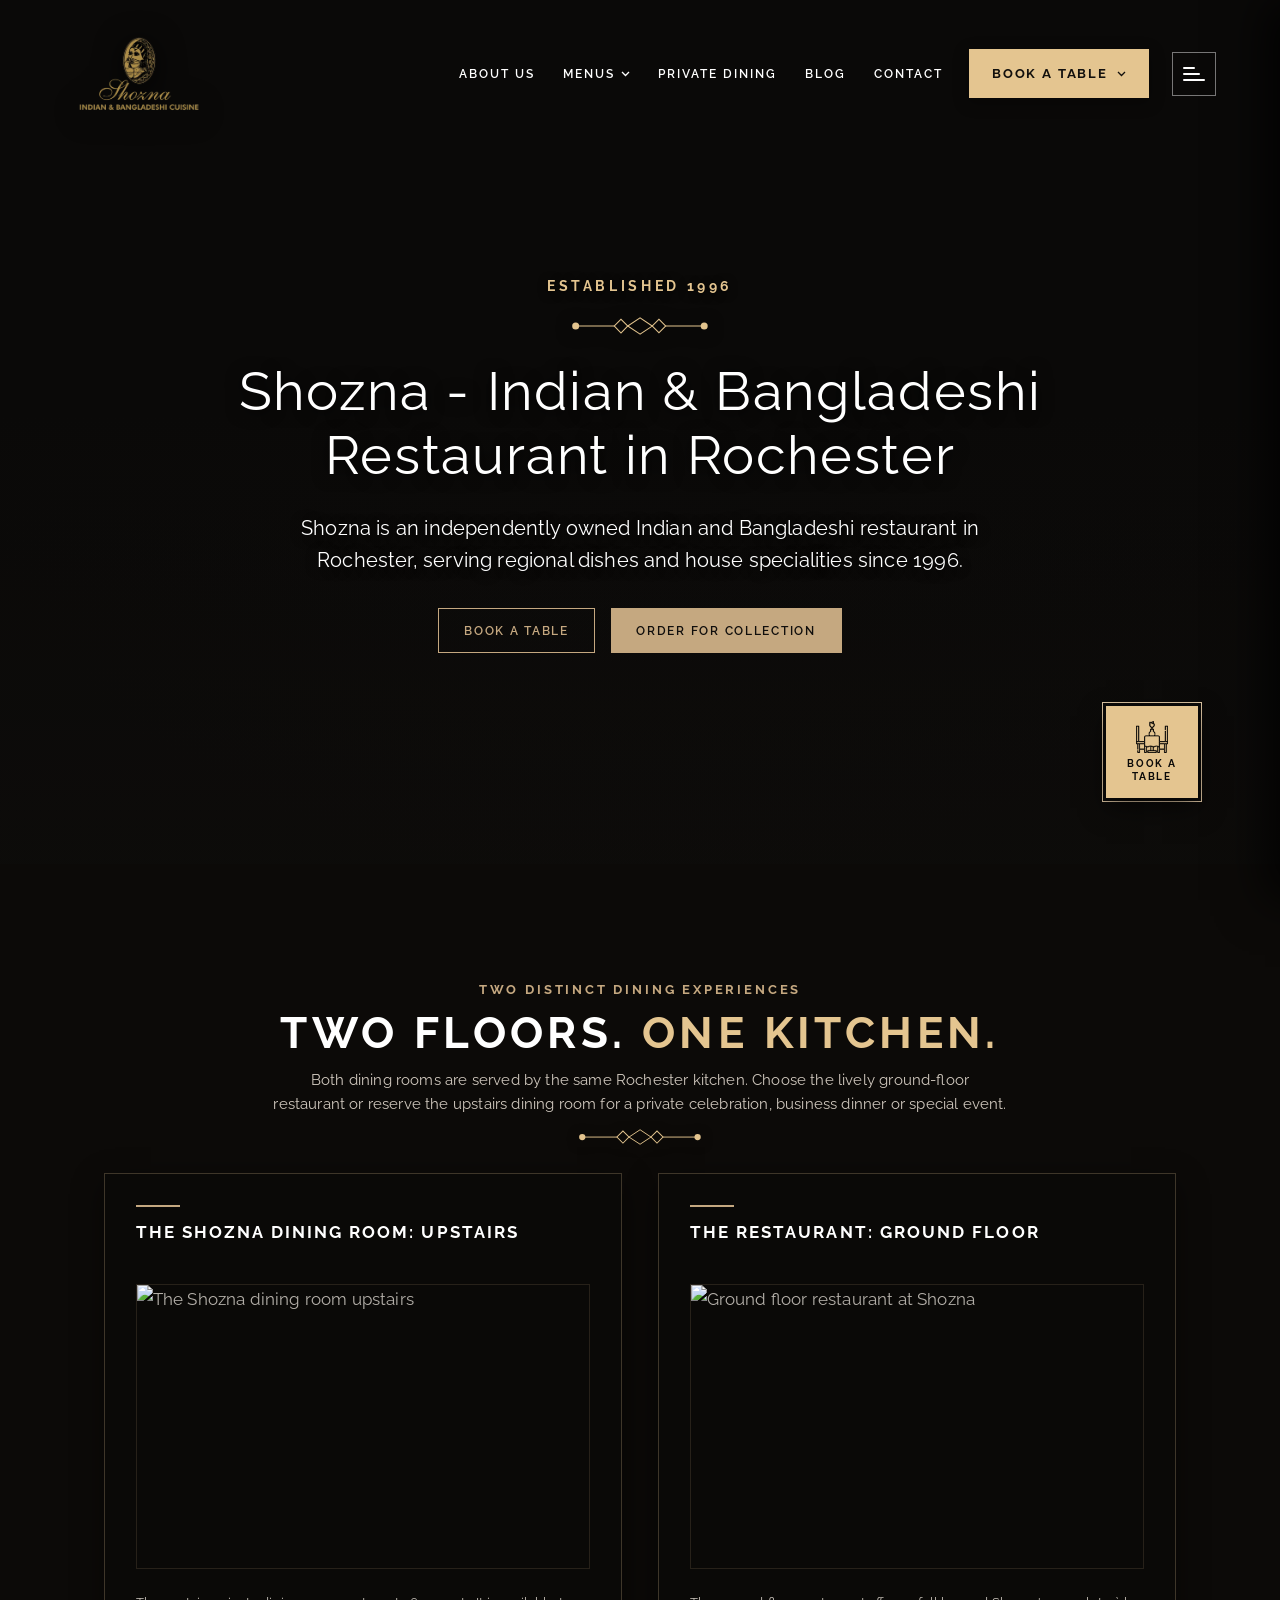
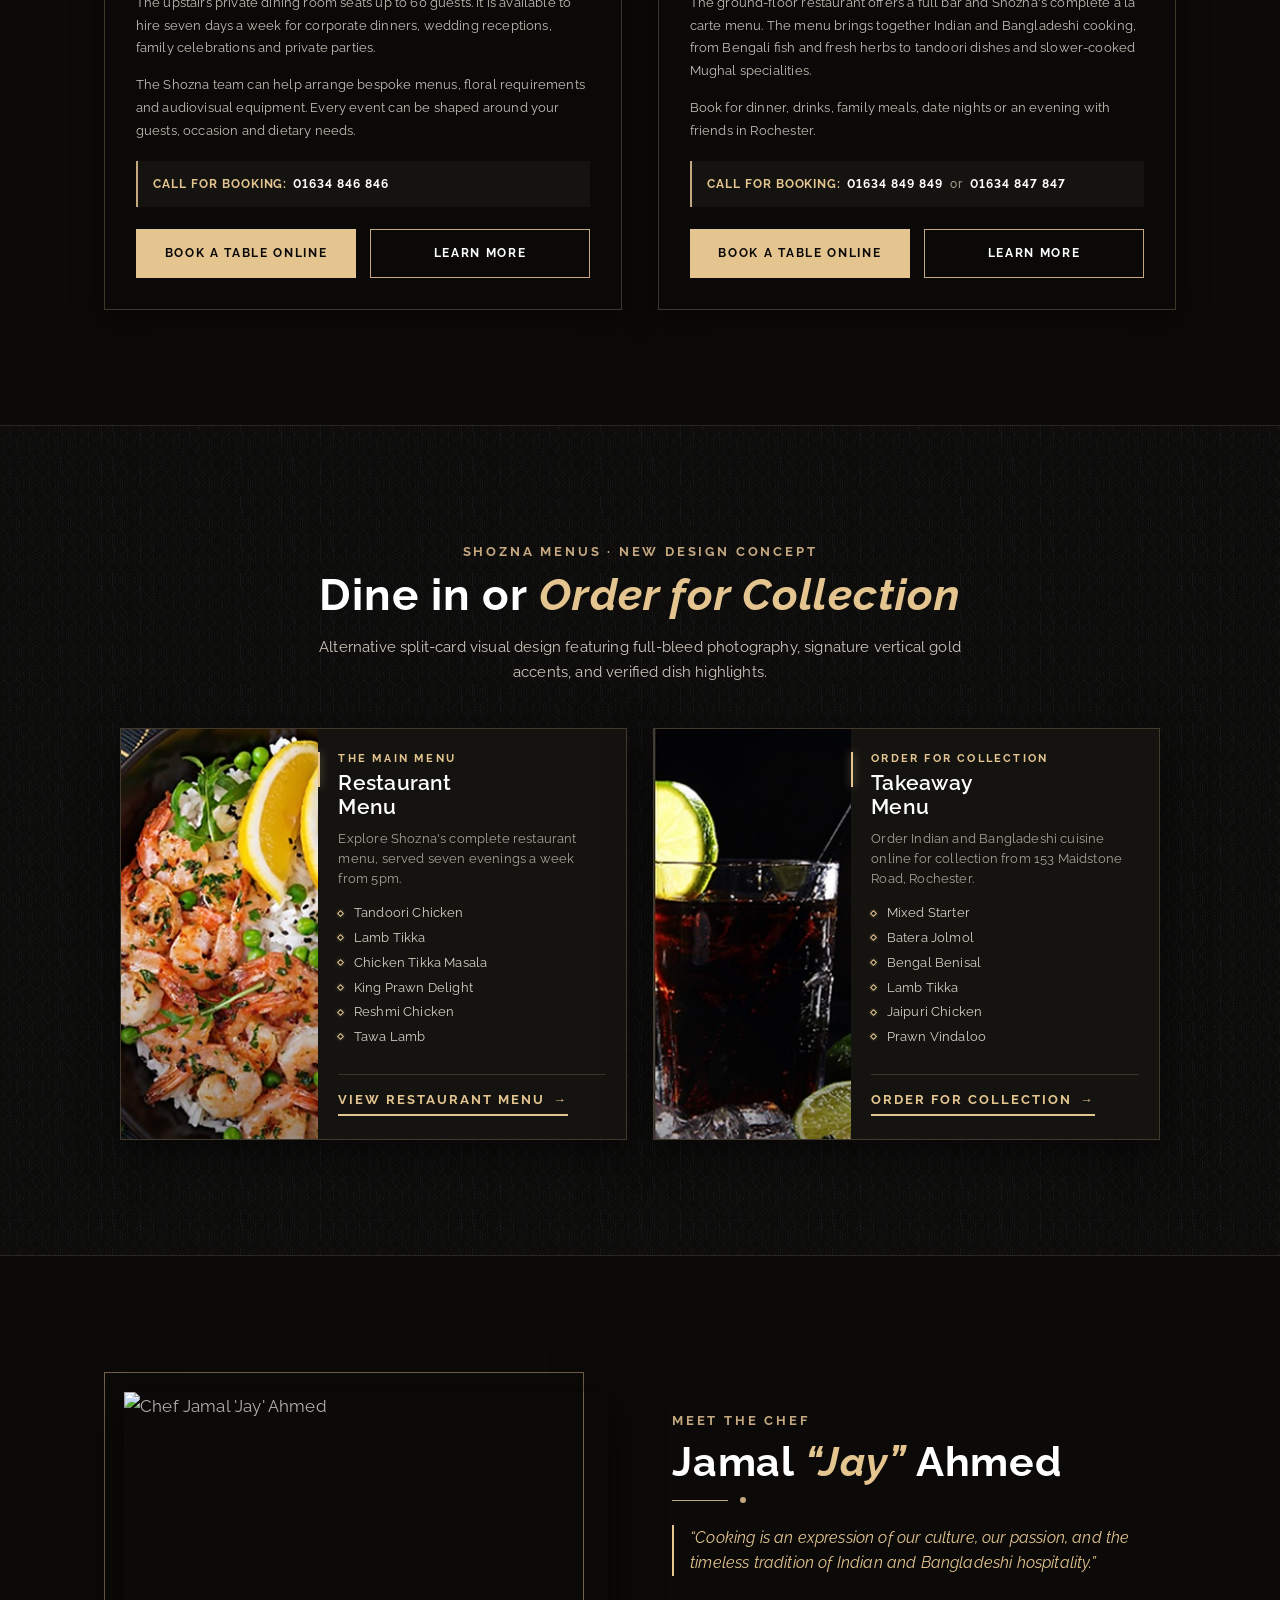
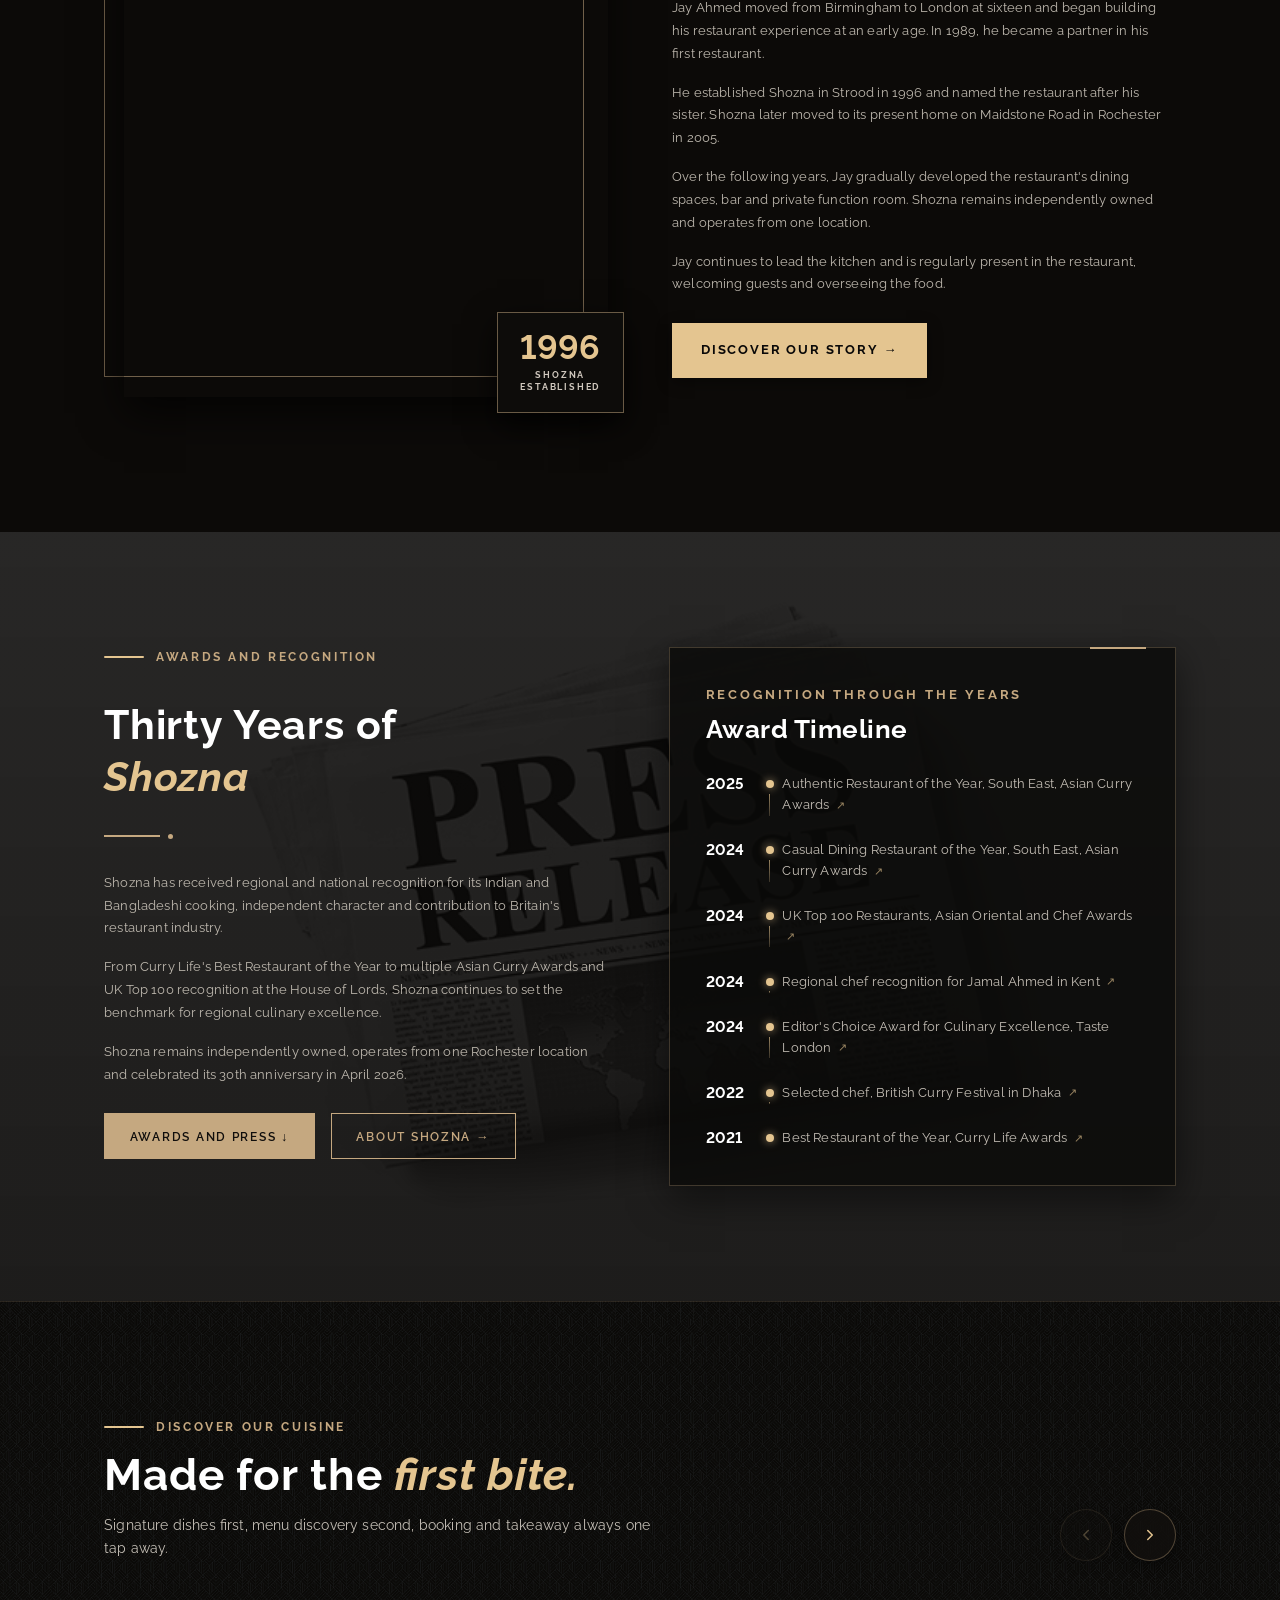
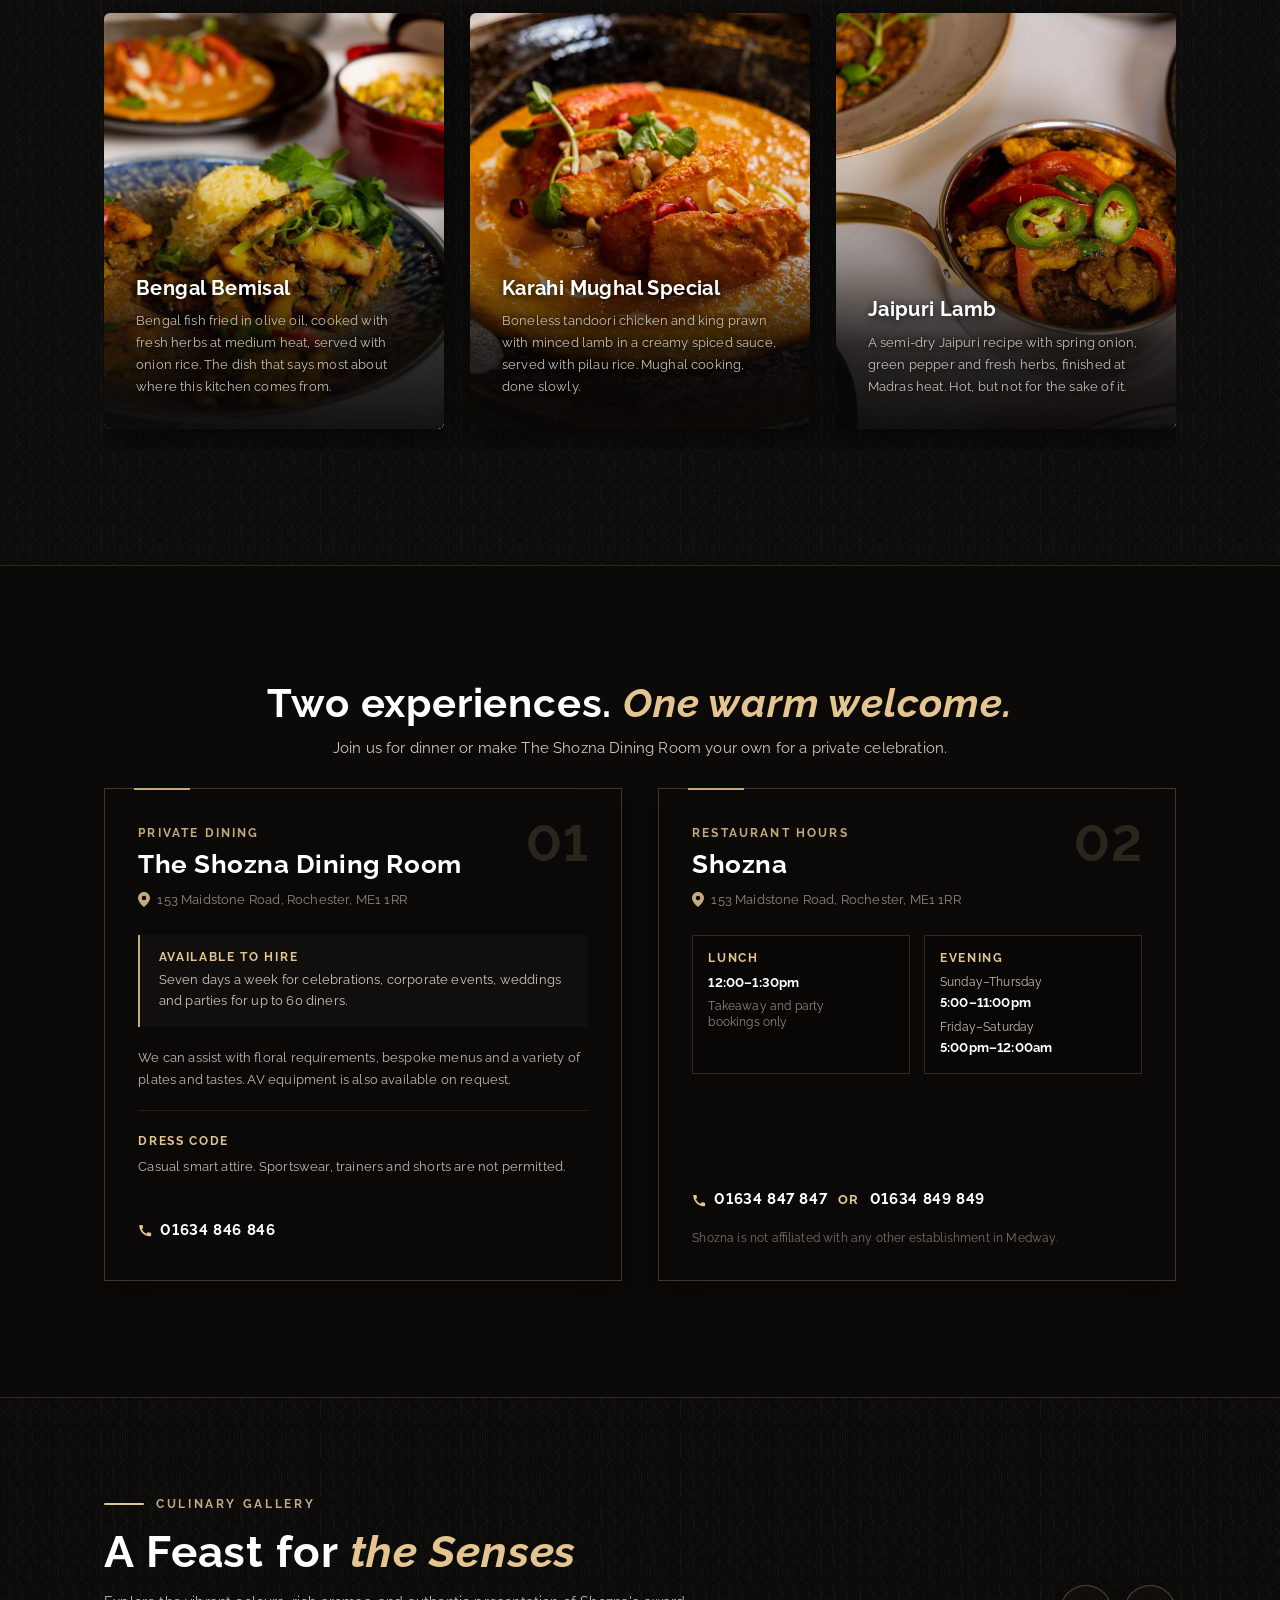
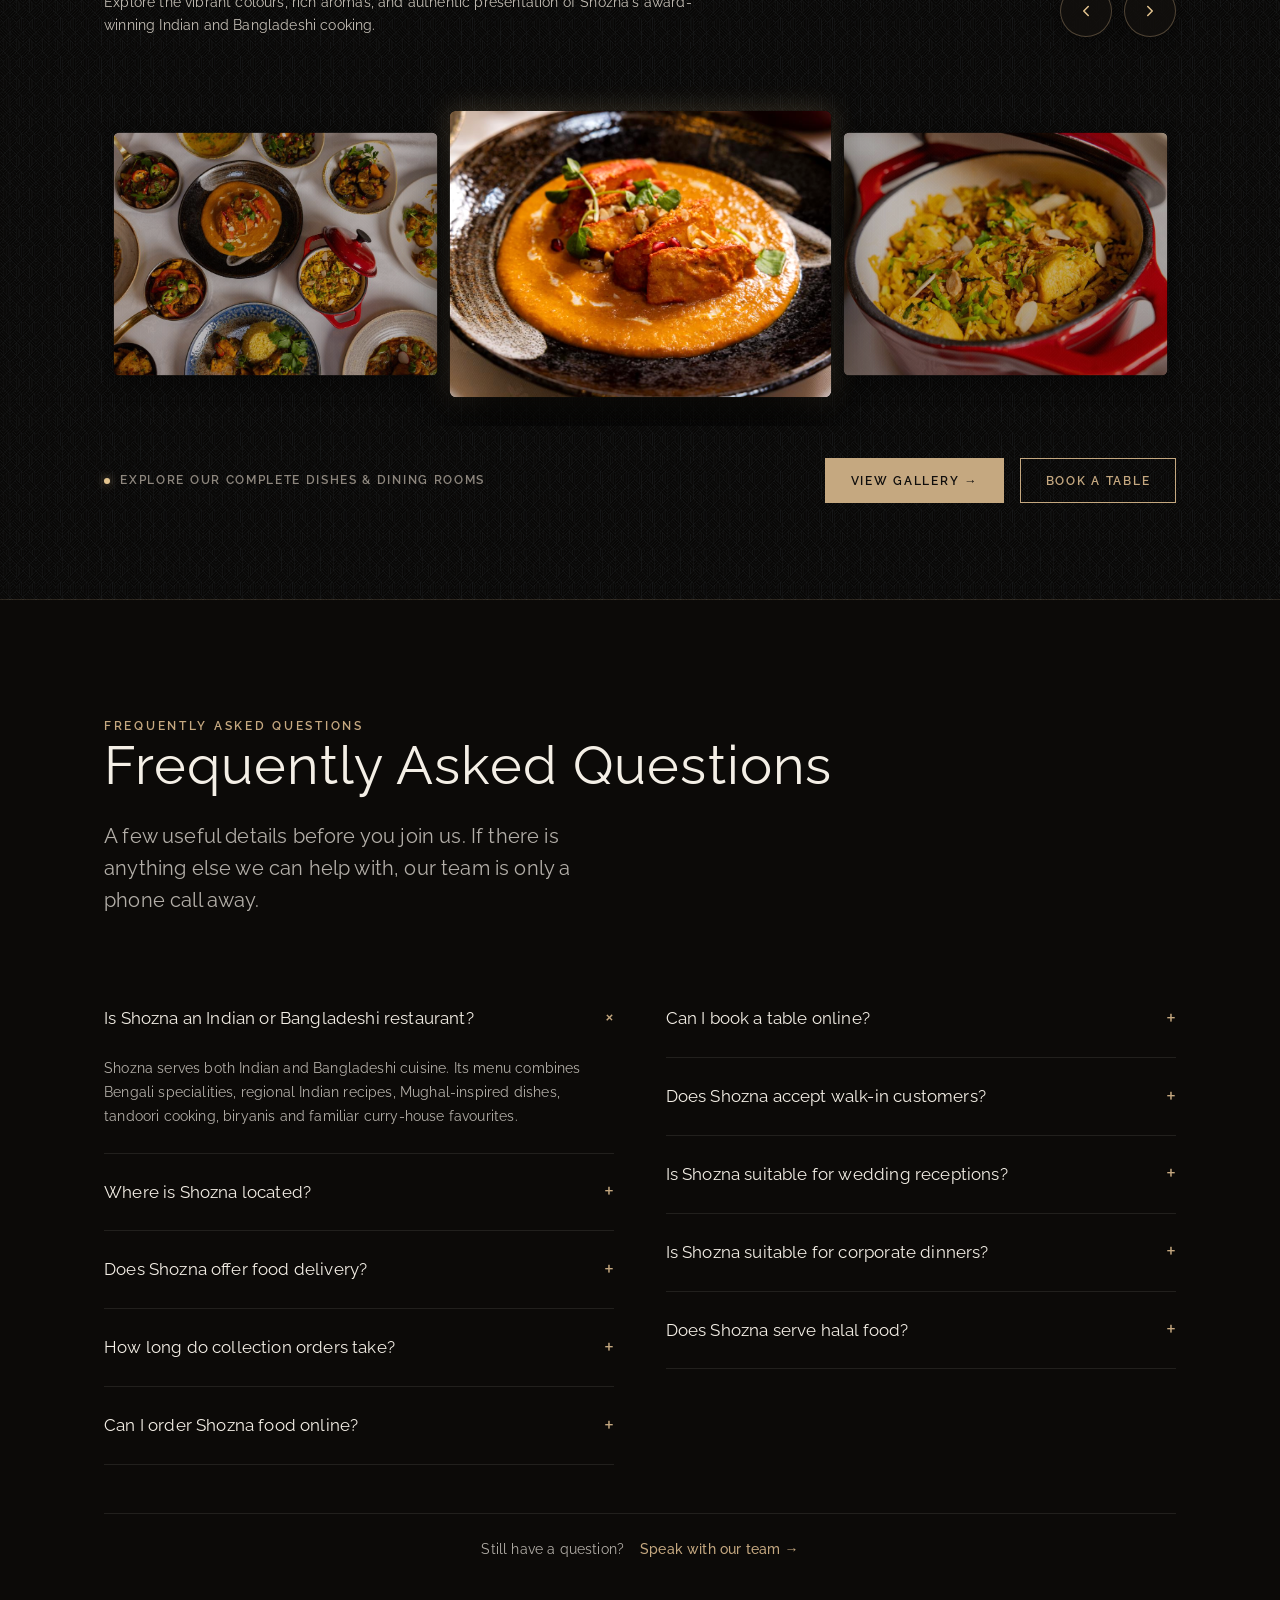
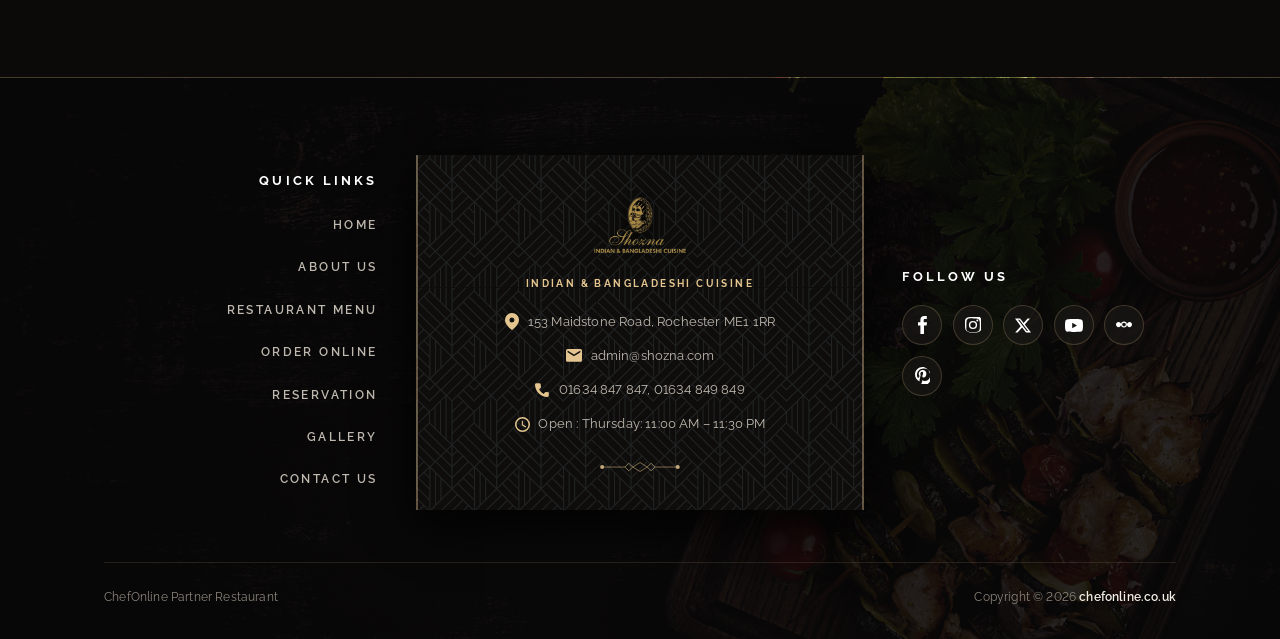
==== commit 5688c757: "feat: implement Restaurant Menus page (/restaurant-menu) with centered hero, home page Visit Shozna " ====
--- a/index.html
+++ b/index.html
@@ -105,7 +105,7 @@
         </svg>
       </button>
       <ul class="nav-drop__list" id="menuDrop">
-        <li><a href="https://www.srsdraft.co.uk/shozna-2026/restaurant-menu">Restaurant Menu</a></li>
+        <li><a href="restaurant-menu.html">Restaurant Menu</a></li>
         <li><a href="https://www.srsdraft.co.uk/shozna-2026/takeaway-menu">Takeaway Menu</a></li>
       </ul>
     </div>
@@ -188,7 +188,7 @@
     <nav class="drawer-mobile-nav" aria-label="Mobile Navigation">
       <a href="index.html" class="drawer-mobile-link">Home</a>
       <a href="about-us.html" class="drawer-mobile-link">About Us</a>
-      <a href="https://www.srsdraft.co.uk/shozna-2026/restaurant-menu" class="drawer-mobile-link">Restaurant Menu</a>
+      <a href="restaurant-menu.html" class="drawer-mobile-link">Restaurant Menu</a>
       <a href="https://www.srsdraft.co.uk/shozna-2026/takeaway-menu" class="drawer-mobile-link">Takeaway Menu</a>
       <a href="https://www.srsdraft.co.uk/shozna-2026/private-dining" class="drawer-mobile-link">Private Dining</a>
       <a href="https://www.srsdraft.co.uk/shozna-2026/blog" class="drawer-mobile-link">Blog</a>
@@ -420,7 +420,7 @@
           </ul>
           <div class="menu-split-card__divider" aria-hidden="true"></div>
           <div class="menu-split-card__footer">
-            <a class="menu-split-card__action" href="https://www.srsdraft.co.uk/shozna-2026/restaurant-menu">
+            <a class="menu-split-card__action" href="restaurant-menu.html">
               <span>VIEW RESTAURANT MENU</span> &rarr;
             </a>
           </div>
@@ -1102,6 +1102,7 @@
         <ul class="footer-links-list">
           <li><a href="index.html">HOME</a></li>
           <li><a href="about-us.html">ABOUT US</a></li>
+          <li><a href="restaurant-menu.html">RESTAURANT MENU</a></li>
           <li><a href="https://backoffice.chefonline.co.uk/draft/shozna/menu">ORDER ONLINE</a></li>
           <li><a href="https://backoffice.chefonline.co.uk/draft/shozna/reservations">RESERVATION</a></li>
           <li><a href="https://www.srsdraft.co.uk/shozna-2026/gallery">GALLERY</a></li>
--- a/css/site.css
+++ b/css/site.css
@@ -1922,9 +1922,10 @@
 .eyebrow--ruled-left::before {
   content: "";
   display: inline-block;
-  width: 2.25rem;
-  height: 1px;
-  background: var(--c-brass);
+  width: 2.5rem;
+  height: 2px;
+  background: #e4c590;
+  border-radius: 1px;
 }
 
 .awards-title {
@@ -3545,19 +3546,19 @@
   color: #ffffff;
 }
 
-/* --- Section 2: Executive Chef --------------------------------------------- */
+/* --- Section 2: Executive Chef (Compacted Layout) -------------------------- */
 
 .about-chef-section {
   background: #0d0c0a;
-  padding-block: clamp(4.5rem, 8vw, 6.5rem);
+  padding-block: clamp(3.25rem, 5.5vw, 4.5rem);
   border-top: 1px solid rgba(228, 197, 144, 0.12);
   border-bottom: 1px solid rgba(228, 197, 144, 0.12);
 }
 
 .about-chef-split {
   display: grid;
-  grid-template-columns: 46% 54%;
-  gap: clamp(2.5rem, 5vw, 4.5rem);
+  grid-template-columns: 44% 56%;
+  gap: clamp(2rem, 3.5vw, 3.5rem);
   align-items: center;
 }
 
@@ -3568,11 +3569,13 @@
   border: 1px solid rgba(228, 197, 144, 0.28);
   box-shadow: 0 16px 45px rgba(0, 0, 0, 0.7);
   background: #12110f;
+  max-height: 480px;
 }
 
 .about-chef-split__img {
   width: 100%;
   height: 100%;
+  max-height: 480px;
   object-fit: cover;
   display: block;
   transition: transform 0.6s var(--ease-out);
@@ -3584,59 +3587,59 @@
 
 .about-chef-split__badge {
   position: absolute;
-  bottom: 1.5rem;
-  left: 1.5rem;
+  bottom: 1.25rem;
+  left: 1.25rem;
   background: rgba(14, 13, 11, 0.92);
   backdrop-filter: blur(8px);
   -webkit-backdrop-filter: blur(8px);
   border: 1px solid rgba(228, 197, 144, 0.38);
   border-radius: 4px;
-  padding: 0.85rem 1.25rem;
-  display: flex;
-  align-items: center;
-  gap: 1rem;
+  padding: 0.65rem 1rem;
+  display: flex;
+  align-items: center;
+  gap: 0.85rem;
   box-shadow: 0 8px 24px rgba(0, 0, 0, 0.7);
 }
 
 .about-chef-split__badge-year {
-  font-size: 1.65rem;
+  font-size: 1.45rem;
   font-weight: 800;
   color: #e4c590;
   line-height: 1;
 }
 
 .about-chef-split__badge-text {
-  font-size: 0.75rem;
+  font-size: 0.72rem;
   font-weight: 600;
   color: #d6cfc5;
   text-transform: uppercase;
   letter-spacing: 0.08em;
-  line-height: 1.35;
-  max-width: 175px;
+  line-height: 1.3;
+  max-width: 160px;
 }
 
 .about-chef-split__title {
   font-family: var(--font-display);
-  font-size: clamp(2rem, 3.4vw, 2.9rem);
-  line-height: 1.22;
+  font-size: clamp(1.85rem, 3vw, 2.5rem);
+  line-height: 1.2;
   font-weight: 700;
   color: #ffffff;
   text-transform: uppercase;
   letter-spacing: 0.03em;
-  margin-top: 0.5rem;
-  margin-bottom: 0.85rem;
+  margin-top: 0.35rem;
+  margin-bottom: 0.65rem;
 }
 
 .about-chef-split__footer {
   display: flex;
   align-items: center;
-  gap: 1.5rem;
-  margin-top: 2rem;
-  padding-top: 1.5rem;
+  gap: 1.25rem;
+  margin-top: 1.35rem;
+  padding-top: 1.15rem;
   border-top: 1px solid rgba(228, 197, 144, 0.18);
 }
 
-/* --- Section 3: Services Compass ------------------------------------------- */
+/* --- Section 3: Services Compass (3-Column Symmetrical Layout) ------------- */
 
 .about-services-section {
   padding-block: clamp(4.5rem, 8vw, 6.5rem);
@@ -3645,21 +3648,46 @@
 }
 
 .about-services-wrap {
-  position: relative;
-  margin-top: clamp(3rem, 5vw, 4.5rem);
-}
-
-.about-services-center {
-  display: flex;
+  display: grid;
+  grid-template-columns: 1fr minmax(280px, 350px) 1fr;
+  gap: clamp(1.5rem, 2.5vw, 2.5rem);
+  align-items: center;
+  margin-top: clamp(2.5rem, 4vw, 3.75rem);
+}
+
+.about-services-col {
+  display: flex;
+  flex-direction: column;
+  gap: clamp(1.5rem, 2vw, 2.25rem);
+}
+
+.about-services-col--left {
+  text-align: right;
+}
+
+.about-services-col--left .about-service-card__icon-wrap {
+  margin-left: auto;
+}
+
+.about-services-col--center {
+  display: flex;
+  align-items: center;
   justify-content: center;
-  align-items: center;
-}
-
-.about-services-center__img {
-  max-width: min(340px, 80vw);
+}
+
+.about-services-dish-frame {
+  display: flex;
+  align-items: center;
+  justify-content: center;
+  width: 100%;
+}
+
+.about-services-dish__img {
+  width: 100%;
+  max-width: 350px;
   height: auto;
   object-fit: contain;
-  filter: drop-shadow(0 15px 35px rgba(0, 0, 0, 0.85));
+  filter: drop-shadow(0 18px 40px rgba(0, 0, 0, 0.9));
   animation: floatDish 6s ease-in-out infinite alternate;
 }
 
@@ -3668,10 +3696,8 @@
   100% { transform: translateY(-8px); }
 }
 
-.about-services-grid {
-  display: grid;
-  grid-template-columns: repeat(2, 1fr);
-  gap: clamp(1.5rem, 2.5vw, 2.5rem);
+.about-services-col--right {
+  text-align: left;
 }
 
 .about-service-card {
@@ -3750,84 +3776,20 @@
   gap: 0.75rem;
 }
 
-/* On large screens, compass radial layout around center dish */
-@media (min-width: 1060px) {
-  .about-services-wrap {
-    display: grid;
-    grid-template-columns: 1fr 1fr;
-    column-gap: 24rem;
-    row-gap: 2.5rem;
-    align-items: center;
-  }
-  .about-services-center {
-    position: absolute;
-    top: 50%;
-    left: 50%;
-    transform: translate(-50%, -50%);
-    z-index: 2;
-    margin: 0;
-  }
-  .about-services-center__img {
-    max-width: 330px;
-  }
-  .about-services-grid {
-    display: contents;
-  }
-  .about-service-card--tl {
-    grid-column: 1;
-    grid-row: 1;
-    text-align: right;
-  }
-  .about-service-card--tl .about-service-card__icon-wrap {
-    margin-left: auto;
-  }
-  .about-service-card--tr {
-    grid-column: 2;
-    grid-row: 1;
-    text-align: left;
-  }
-  .about-service-card--bl {
-    grid-column: 1;
-    grid-row: 2;
-    text-align: right;
-  }
-  .about-service-card--bl .about-service-card__icon-wrap {
-    margin-left: auto;
-  }
-  .about-service-card--br {
-    grid-column: 2;
-    grid-row: 2;
-    text-align: left;
-  }
-}
-
-@media (max-width: 1059px) {
-  .about-services-center {
-    margin-bottom: 2.5rem;
-  }
-}
-
-/* --- Sections 4 & 5: Alternating Heritage & Rochester Splits --------------- */
+/* --- Section 4: A Taste of the Subcontinent (Image on Right) --------------- */
 
 .about-heritage-section {
-  padding-block: clamp(4.5rem, 8vw, 6.5rem);
-}
-
-.about-rochester-section {
-  padding-block: clamp(4.5rem, 8vw, 6.5rem);
-  background: #0d0c0b;
-  border-top: 1px solid rgba(228, 197, 144, 0.12);
-  border-bottom: 1px solid rgba(228, 197, 144, 0.12);
+  padding-block: clamp(3.25rem, 5.5vw, 4.5rem);
 }
 
 .about-story-split {
   display: grid;
   grid-template-columns: 1fr 1.15fr;
-  gap: clamp(2.5rem, 5vw, 4.5rem);
-  align-items: center;
-}
-
-.about-story-split--reverse {
+  gap: clamp(2rem, 3.5vw, 3.5rem);
+  align-items: center;
+}
+
+.about-story-split--image-right {
   grid-template-columns: 1.15fr 1fr;
 }
 
@@ -3838,12 +3800,13 @@
   border: 1px solid rgba(228, 197, 144, 0.28);
   box-shadow: 0 16px 45px rgba(0, 0, 0, 0.7);
   background: #11100e;
+  max-height: 440px;
 }
 
 .about-story-frame__img {
   width: 100%;
   height: 100%;
-  max-height: 520px;
+  max-height: 440px;
   object-fit: cover;
   display: block;
   transition: transform 0.6s var(--ease-out);
@@ -3874,39 +3837,12 @@
   margin-top: 1.25rem;
 }
 
-/* --- Section 6: Story Moments Gallery -------------------------------------- */
-
-.about-gallery-section {
+/* --- The Shozna Experience Carousel Section -------------------------------- */
+
+.about-experience-section {
   padding-block: clamp(4.5rem, 8vw, 6.5rem);
-}
-
-.about-gallery-grid {
-  display: grid;
-  grid-template-columns: repeat(4, 1fr);
-  gap: clamp(1rem, 1.5vw, 1.5rem);
-  margin-top: clamp(2.5rem, 4vw, 3.5rem);
-}
-
-.about-gallery-item {
-  position: relative;
-  border-radius: 6px;
-  overflow: hidden;
-  border: 1px solid rgba(228, 197, 144, 0.22);
-  aspect-ratio: 4 / 3;
-  box-shadow: 0 8px 24px rgba(0, 0, 0, 0.55);
-  background: #12110f;
-}
-
-.about-gallery-item__img {
-  width: 100%;
-  height: 100%;
-  object-fit: cover;
-  display: block;
-  transition: transform 0.6s var(--ease-out);
-}
-
-.about-gallery-item:hover .about-gallery-item__img {
-  transform: scale(1.08);
+  border-top: 1px solid rgba(228, 197, 144, 0.12);
+  border-bottom: 1px solid rgba(228, 197, 144, 0.12);
 }
 
 /* --- Section 7: Closing 30-Year Story & CTAs ------------------------------- */
@@ -4017,28 +3953,30 @@
     grid-template-columns: 1fr;
     gap: 2.5rem;
   }
-  .about-story-split {
+  .about-services-wrap {
+    grid-template-columns: 1fr;
+    gap: 2rem;
+  }
+  .about-services-col--center {
+    order: -1;
+  }
+  .about-services-dish__img {
+    max-width: 280px;
+  }
+  .about-services-col--left {
+    text-align: left;
+  }
+  .about-services-col--left .about-service-card__icon-wrap {
+    margin-left: 0;
+  }
+  .about-story-split,
+  .about-story-split--image-right {
     grid-template-columns: 1fr;
     gap: 2.5rem;
   }
-  .about-story-split--reverse {
-    grid-template-columns: 1fr;
-  }
-  .about-story-split--reverse .about-story-split__media {
-    order: -1;
-  }
-  .about-gallery-grid {
-    grid-template-columns: repeat(2, 1fr);
-  }
 }
 
 @media (max-width: 640px) {
-  .about-services-grid {
-    grid-template-columns: 1fr;
-  }
-  .about-gallery-grid {
-    grid-template-columns: 1fr;
-  }
   .about-closing-card__actions {
     flex-direction: column;
     width: 100%;
@@ -4049,4 +3987,254 @@
   }
 }
 
-
+/* ==========================================================================
+   Restaurant Menu Page Styles (`/restaurant-menu`)
+   ========================================================================== */
+
+/* --- Centered Hero Additions ----------------------------------------------- */
+
+.inner-banner__content--center {
+  text-align: center;
+  margin: 0 auto;
+  display: flex;
+  flex-direction: column;
+  align-items: center;
+}
+
+.inner-banner__desc {
+  font-size: clamp(1rem, 1.1vw, 1.15rem);
+  line-height: 1.75;
+  color: #cfc7bc;
+  max-width: 680px;
+  margin: 0 auto 1.75rem;
+}
+
+.inner-banner__actions {
+  display: flex;
+  justify-content: center;
+  align-items: center;
+  gap: 1rem;
+  flex-wrap: wrap;
+  margin-bottom: 1.75rem;
+}
+
+/* --- Section 2: Menu Library Cards Grid ----------------------------------- */
+
+.menu-library-section {
+  padding-block: clamp(4.5rem, 8vw, 6.5rem);
+}
+
+.menu-library-grid {
+  display: grid;
+  grid-template-columns: repeat(2, 1fr);
+  gap: clamp(1.5rem, 2.5vw, 2.5rem);
+  margin-top: clamp(2.5rem, 4vw, 3.75rem);
+}
+
+.menu-lib-card {
+  display: grid;
+  grid-template-columns: 240px 1fr;
+  background: rgba(20, 19, 17, 0.75);
+  border: 1px solid rgba(228, 197, 144, 0.22);
+  border-radius: 6px;
+  overflow: hidden;
+  box-shadow: 0 12px 35px rgba(0, 0, 0, 0.6);
+  transition: border-color var(--dur) var(--ease-out),
+              transform var(--dur) var(--ease-out),
+              background var(--dur) var(--ease-out),
+              box-shadow var(--dur) var(--ease-out);
+}
+
+.menu-lib-card:hover {
+  border-color: rgba(228, 197, 144, 0.55);
+  transform: translateY(-4px);
+  background: rgba(26, 24, 21, 0.95);
+  box-shadow: 0 16px 45px rgba(0, 0, 0, 0.7);
+}
+
+.menu-lib-card__media {
+  position: relative;
+  overflow: hidden;
+  height: 100%;
+  min-height: 240px;
+  background: #11100e;
+}
+
+.menu-lib-card__img {
+  width: 100%;
+  height: 100%;
+  object-fit: cover;
+  display: block;
+  transition: transform 0.6s var(--ease-out);
+}
+
+.menu-lib-card:hover .menu-lib-card__img {
+  transform: scale(1.06);
+}
+
+.menu-lib-card__content {
+  padding: clamp(1.5rem, 2vw, 2.25rem);
+  display: flex;
+  flex-direction: column;
+  justify-content: space-between;
+}
+
+.menu-lib-card__kicker {
+  font-size: 0.72rem;
+  font-weight: 700;
+  letter-spacing: 0.18em;
+  text-transform: uppercase;
+  color: #e4c590;
+  margin-bottom: 0.4rem;
+}
+
+.menu-lib-card__title {
+  font-family: var(--font-display);
+  font-size: clamp(1.35rem, 1.8vw, 1.65rem);
+  font-weight: 700;
+  color: #ffffff;
+  text-transform: uppercase;
+  letter-spacing: 0.03em;
+  line-height: 1.25;
+  margin-bottom: 0.65rem;
+}
+
+.menu-lib-card__desc {
+  font-size: 0.88rem;
+  line-height: 1.7;
+  color: #a39c90;
+  margin-bottom: 1rem;
+}
+
+.menu-lib-card__list {
+  list-style: none;
+  padding: 0;
+  margin: 0 0 1.5rem;
+  display: flex;
+  flex-direction: column;
+  gap: 0.4rem;
+}
+
+.menu-lib-card__list li {
+  font-size: 0.84rem;
+  line-height: 1.5;
+  color: #cfc7bc;
+  display: flex;
+  align-items: baseline;
+  gap: 0.5rem;
+}
+
+.menu-lib-card__list li::before {
+  content: "•";
+  color: #e4c590;
+  font-size: 1rem;
+  line-height: 1;
+  flex-shrink: 0;
+}
+
+.menu-lib-card__btn {
+  align-self: flex-start;
+  margin-top: auto;
+  font-size: 0.78rem;
+  font-weight: 700;
+  letter-spacing: 0.1em;
+  text-transform: uppercase;
+  padding: 0.65rem 1.25rem;
+}
+
+@media (max-width: 991px) {
+  .menu-library-grid {
+    grid-template-columns: 1fr;
+  }
+}
+
+@media (max-width: 580px) {
+  .menu-lib-card {
+    grid-template-columns: 1fr;
+  }
+  .menu-lib-card__media {
+    height: 220px;
+    min-height: auto;
+  }
+}
+
+/* --- Section 5: Looking to Order for Collection CTA ------------------------ */
+
+.menu-collection-section {
+  position: relative;
+  padding-block: clamp(5.5rem, 9vw, 7.5rem);
+  padding-inline: 1.5rem;
+  overflow: hidden;
+  text-align: center;
+}
+
+.menu-collection-bg {
+  position: absolute;
+  inset: 0;
+  background-size: cover;
+  background-position: center;
+  filter: brightness(0.32);
+  transform: scale(1.02);
+  z-index: 0;
+}
+
+.menu-collection-overlay {
+  position: absolute;
+  inset: 0;
+  background: radial-gradient(circle at center, rgba(14, 13, 11, 0.7) 0%, rgba(10, 9, 8, 0.94) 100%);
+  z-index: 1;
+}
+
+.menu-collection-card {
+  position: relative;
+  z-index: 2;
+  max-width: 820px;
+  margin: 0 auto;
+  background: rgba(18, 17, 15, 0.88);
+  backdrop-filter: blur(10px);
+  -webkit-backdrop-filter: blur(10px);
+  border: 1px solid rgba(228, 197, 144, 0.32);
+  border-radius: 8px;
+  padding: clamp(2.5rem, 4vw, 3.75rem) clamp(1.75rem, 3.5vw, 3.25rem);
+  box-shadow: 0 20px 50px rgba(0, 0, 0, 0.8);
+}
+
+.menu-collection-card__notch {
+  position: absolute;
+  top: -1px;
+  left: 50%;
+  transform: translateX(-50%);
+  width: 90px;
+  height: 3px;
+  background: linear-gradient(90deg, transparent, #e4c590, transparent);
+}
+
+.menu-collection-card__title {
+  font-family: var(--font-display);
+  font-size: clamp(1.9rem, 3.4vw, 2.8rem);
+  line-height: 1.25;
+  font-weight: 700;
+  color: #ffffff;
+  text-transform: uppercase;
+  letter-spacing: 0.03em;
+  margin-top: 0.5rem;
+  margin-bottom: 1.25rem;
+}
+
+.menu-collection-card__text {
+  font-size: clamp(0.95rem, 1vw, 1.05rem);
+  line-height: 1.85;
+  color: #cfc7bc;
+  margin-bottom: 1.75rem;
+}
+
+.menu-collection-card__actions {
+  display: flex;
+  justify-content: center;
+  align-items: center;
+  gap: 1.25rem;
+  flex-wrap: wrap;
+}
+
+
+
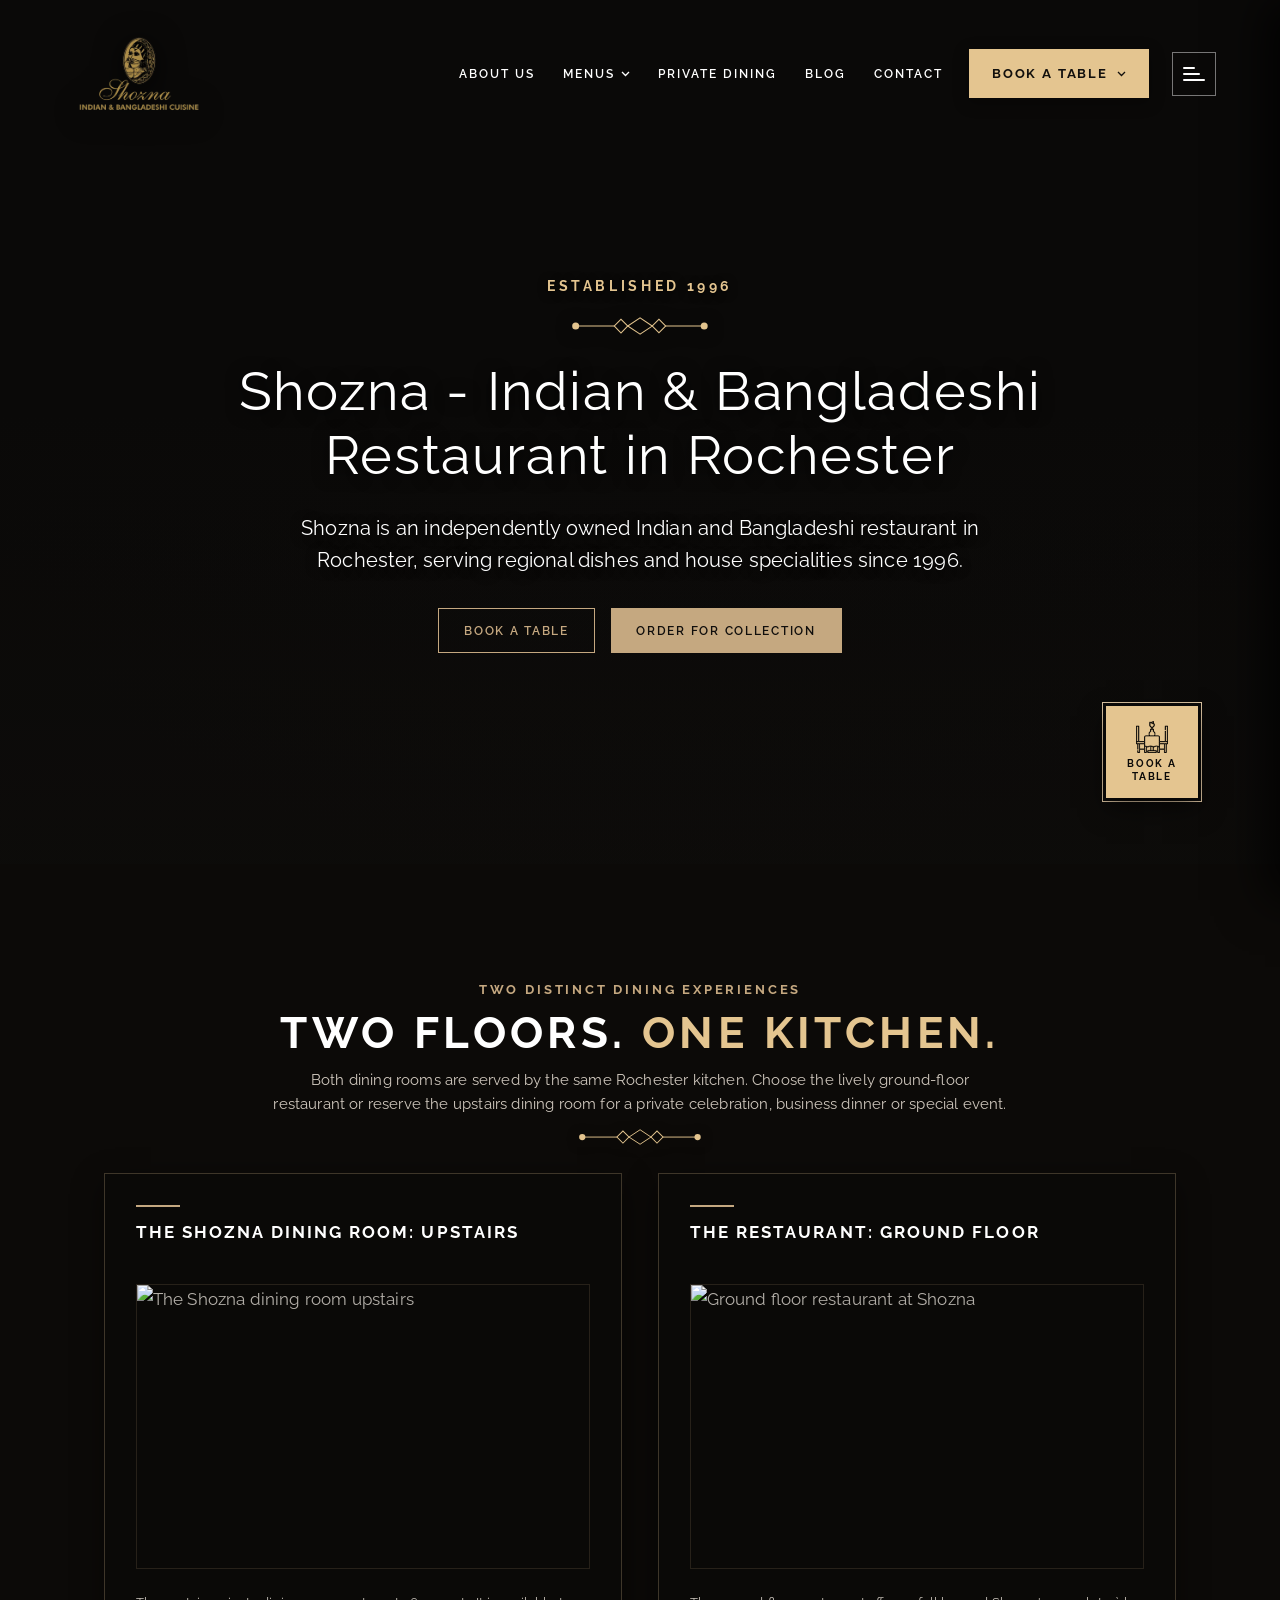
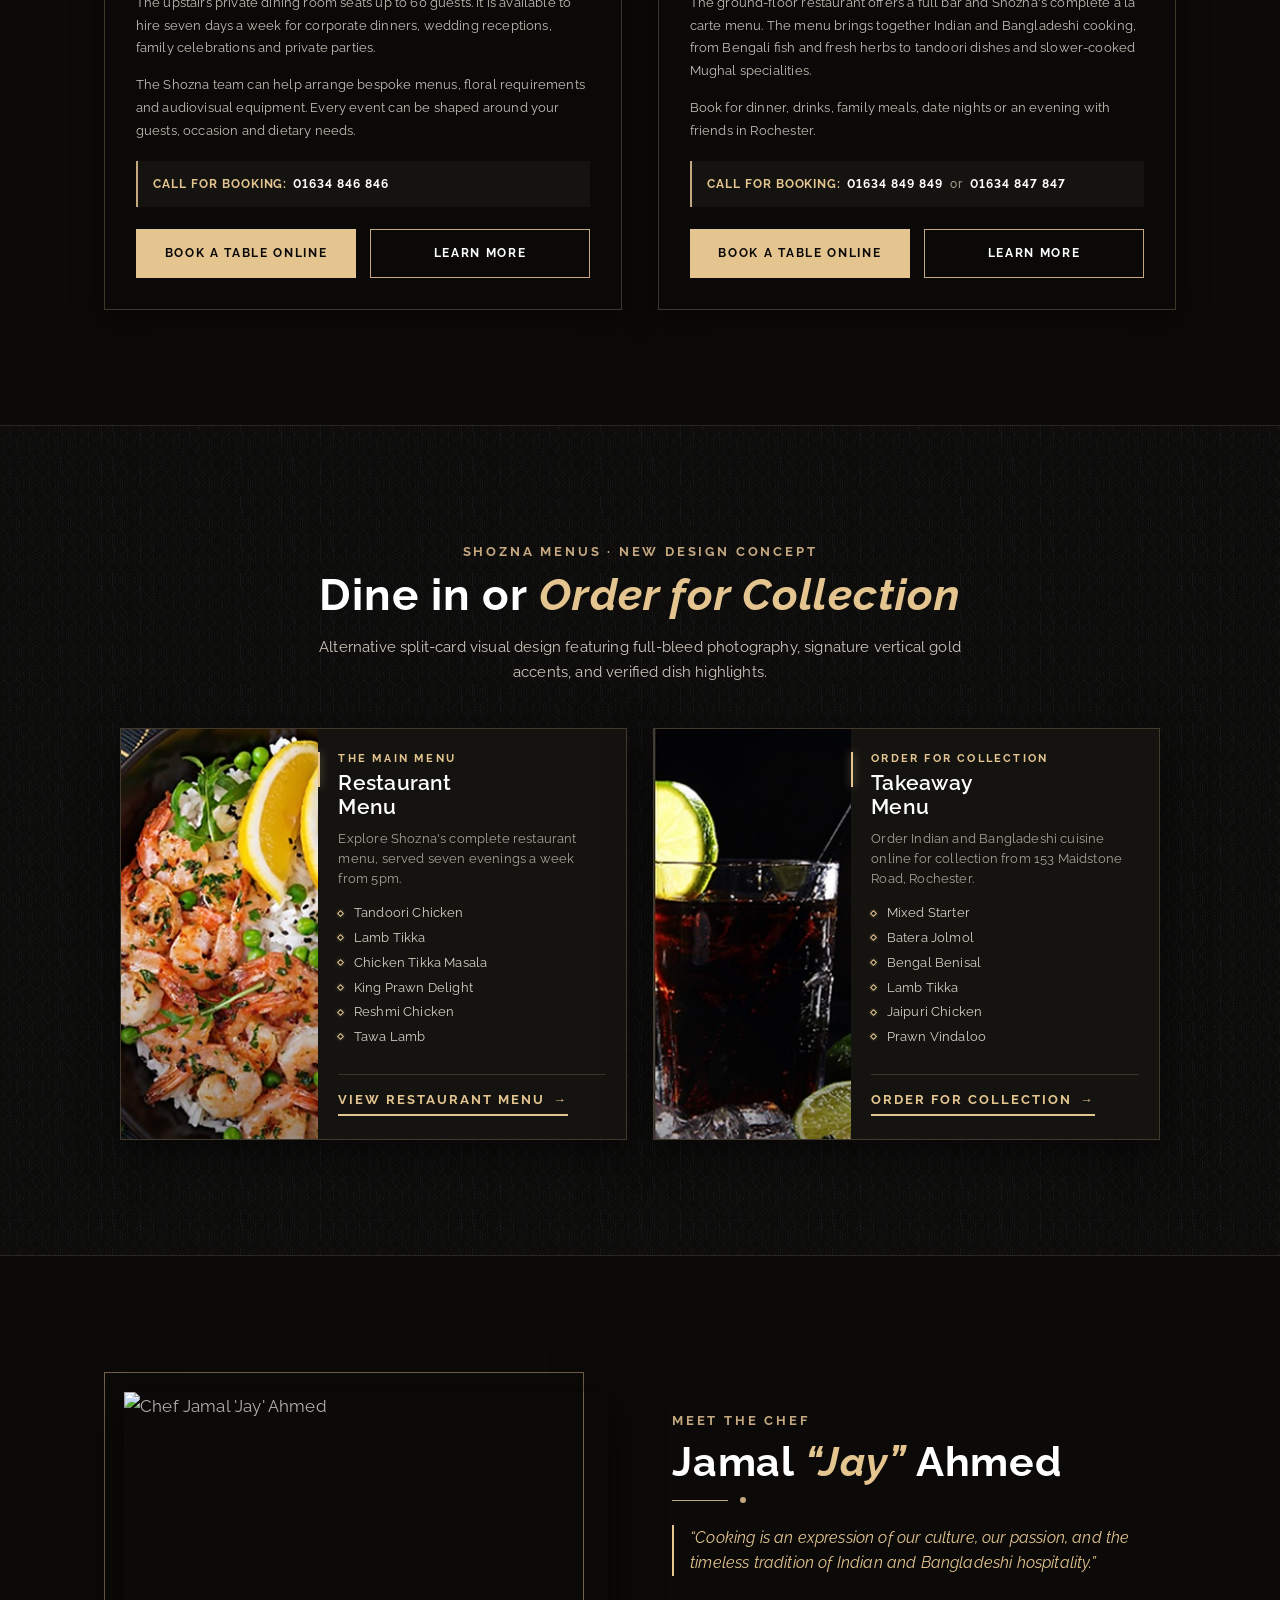
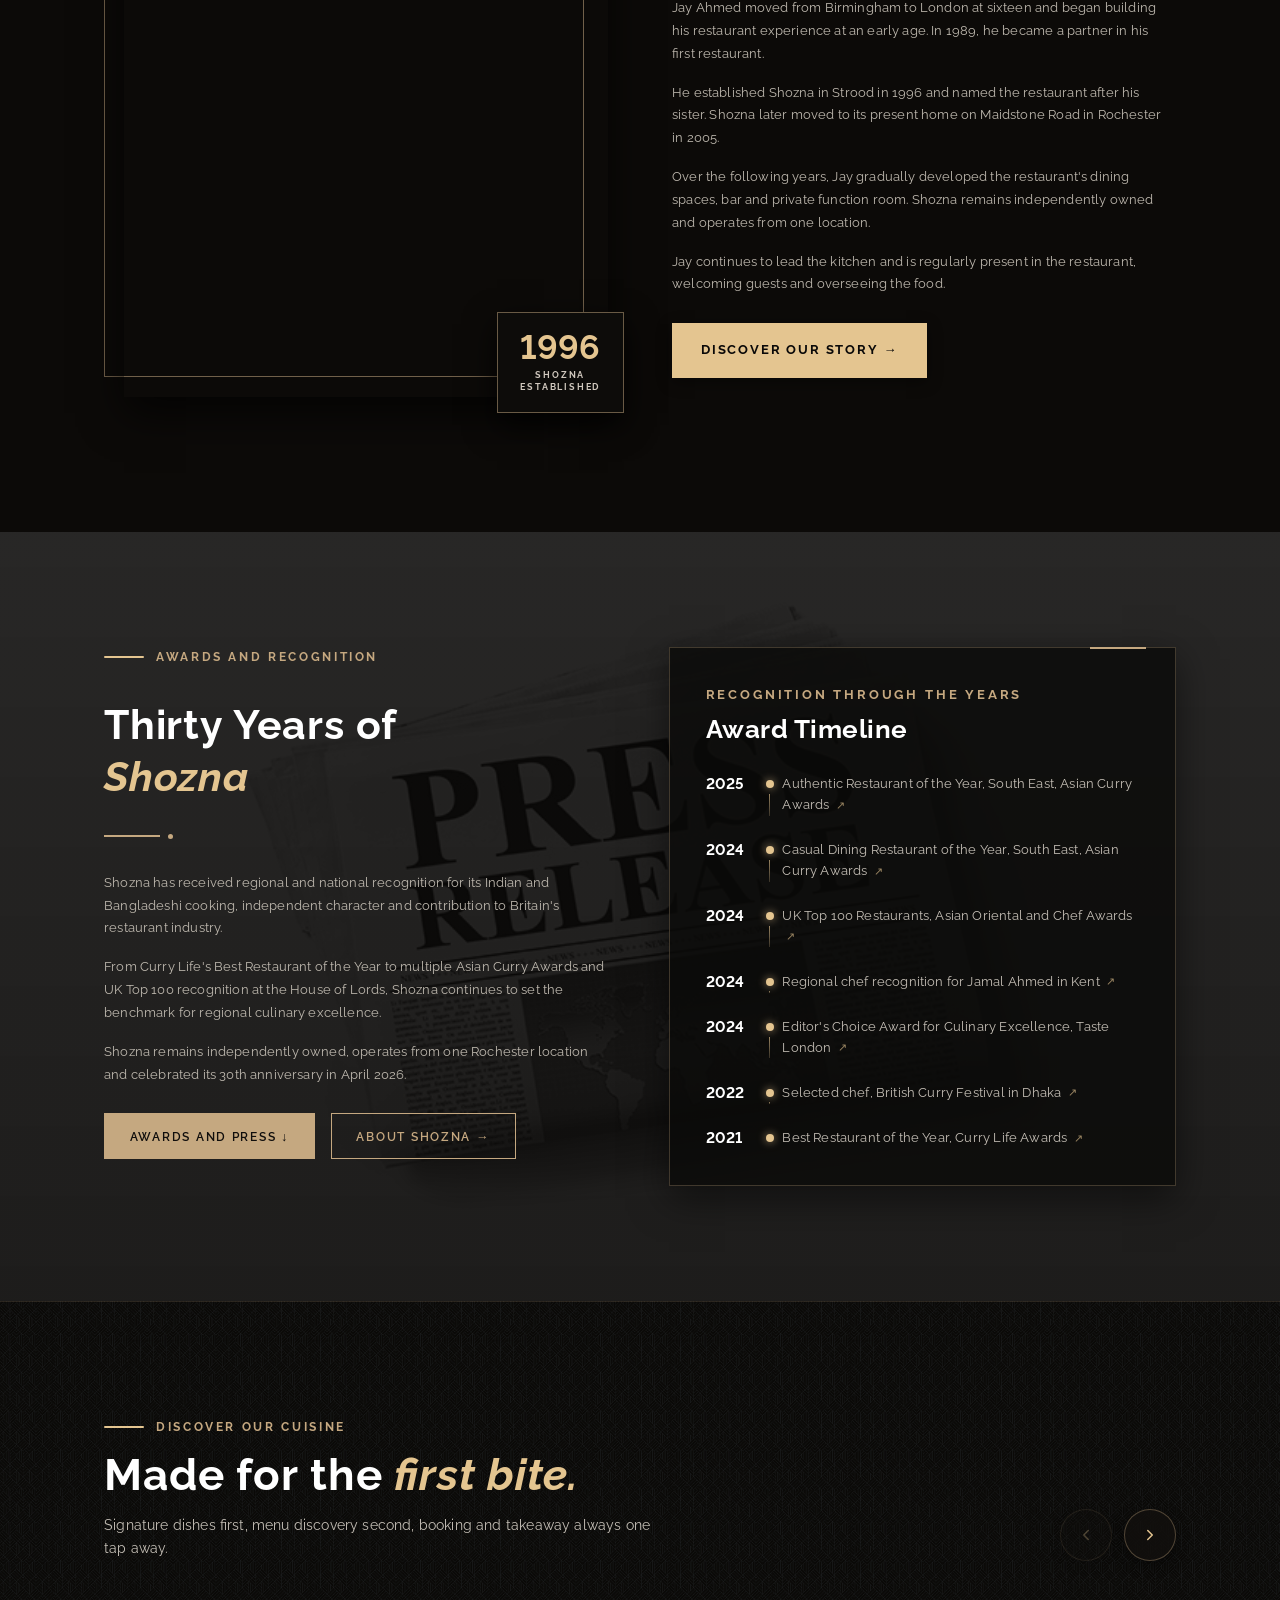
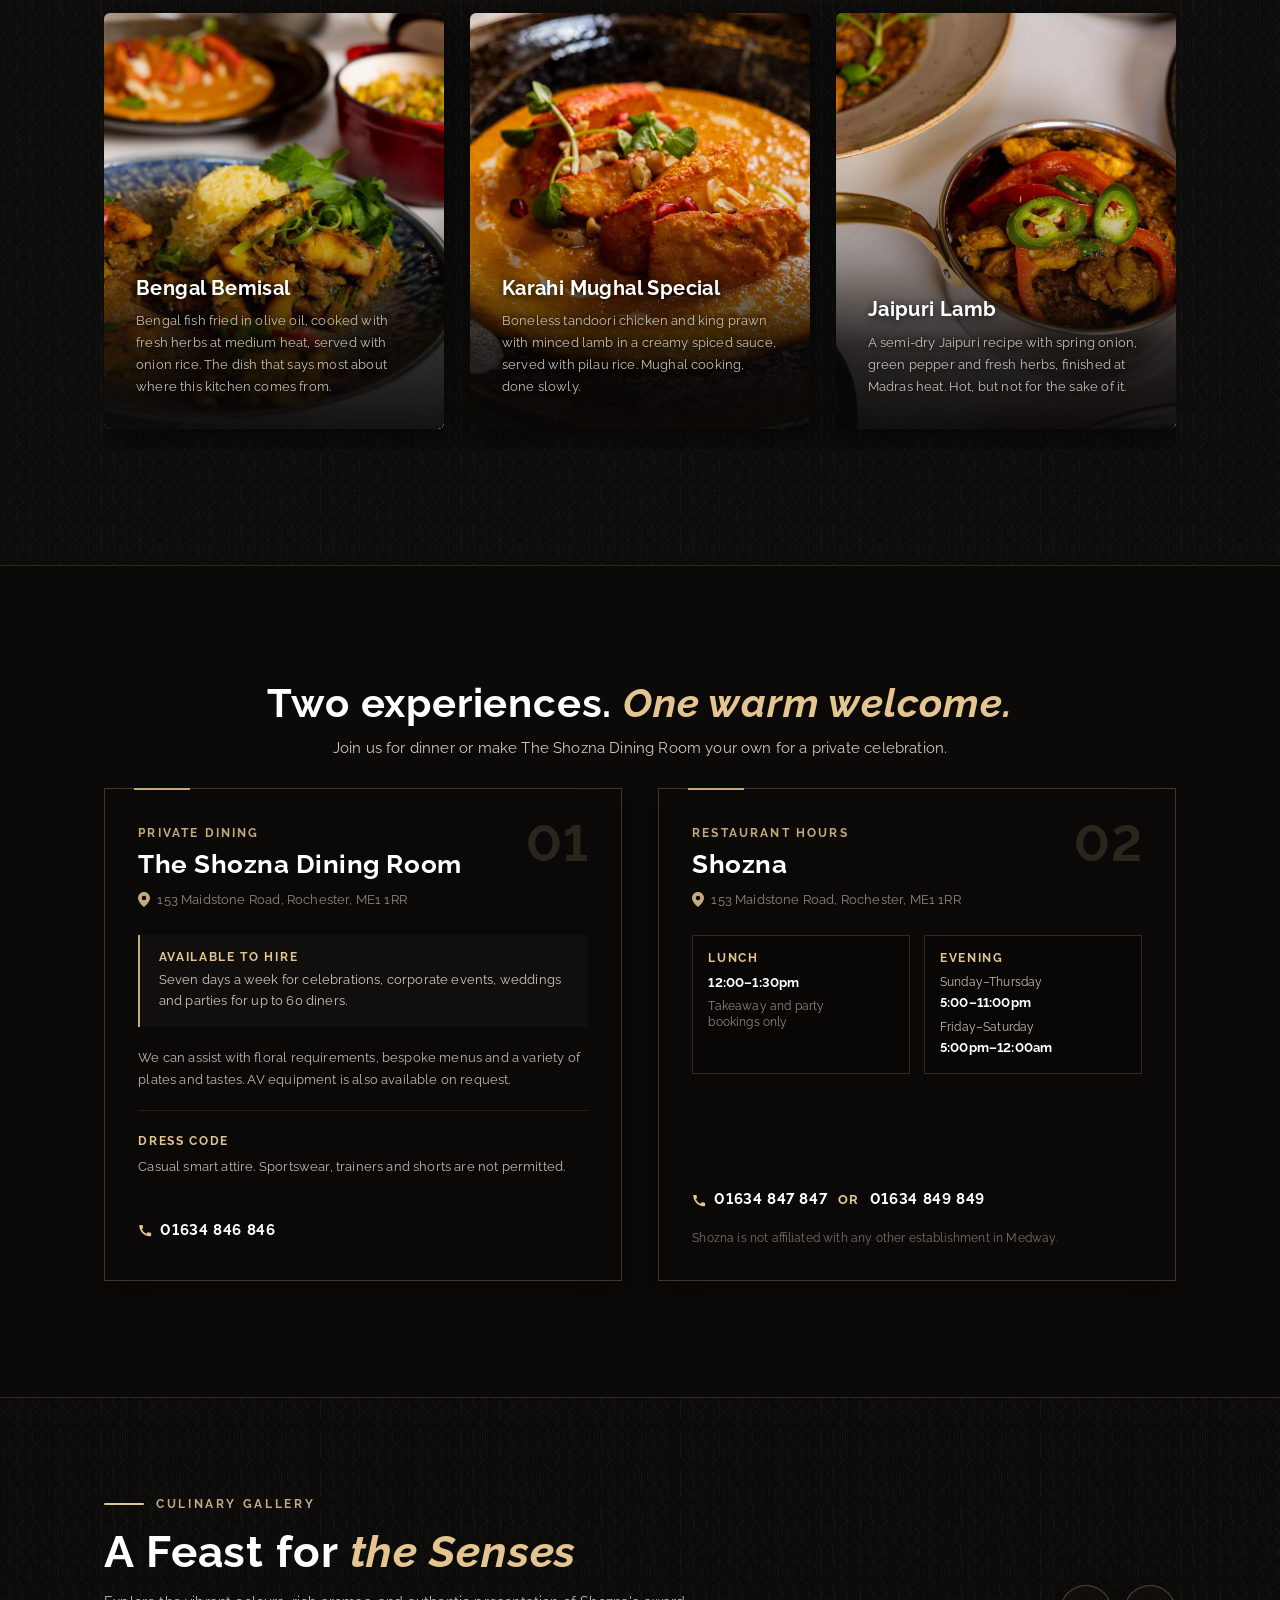
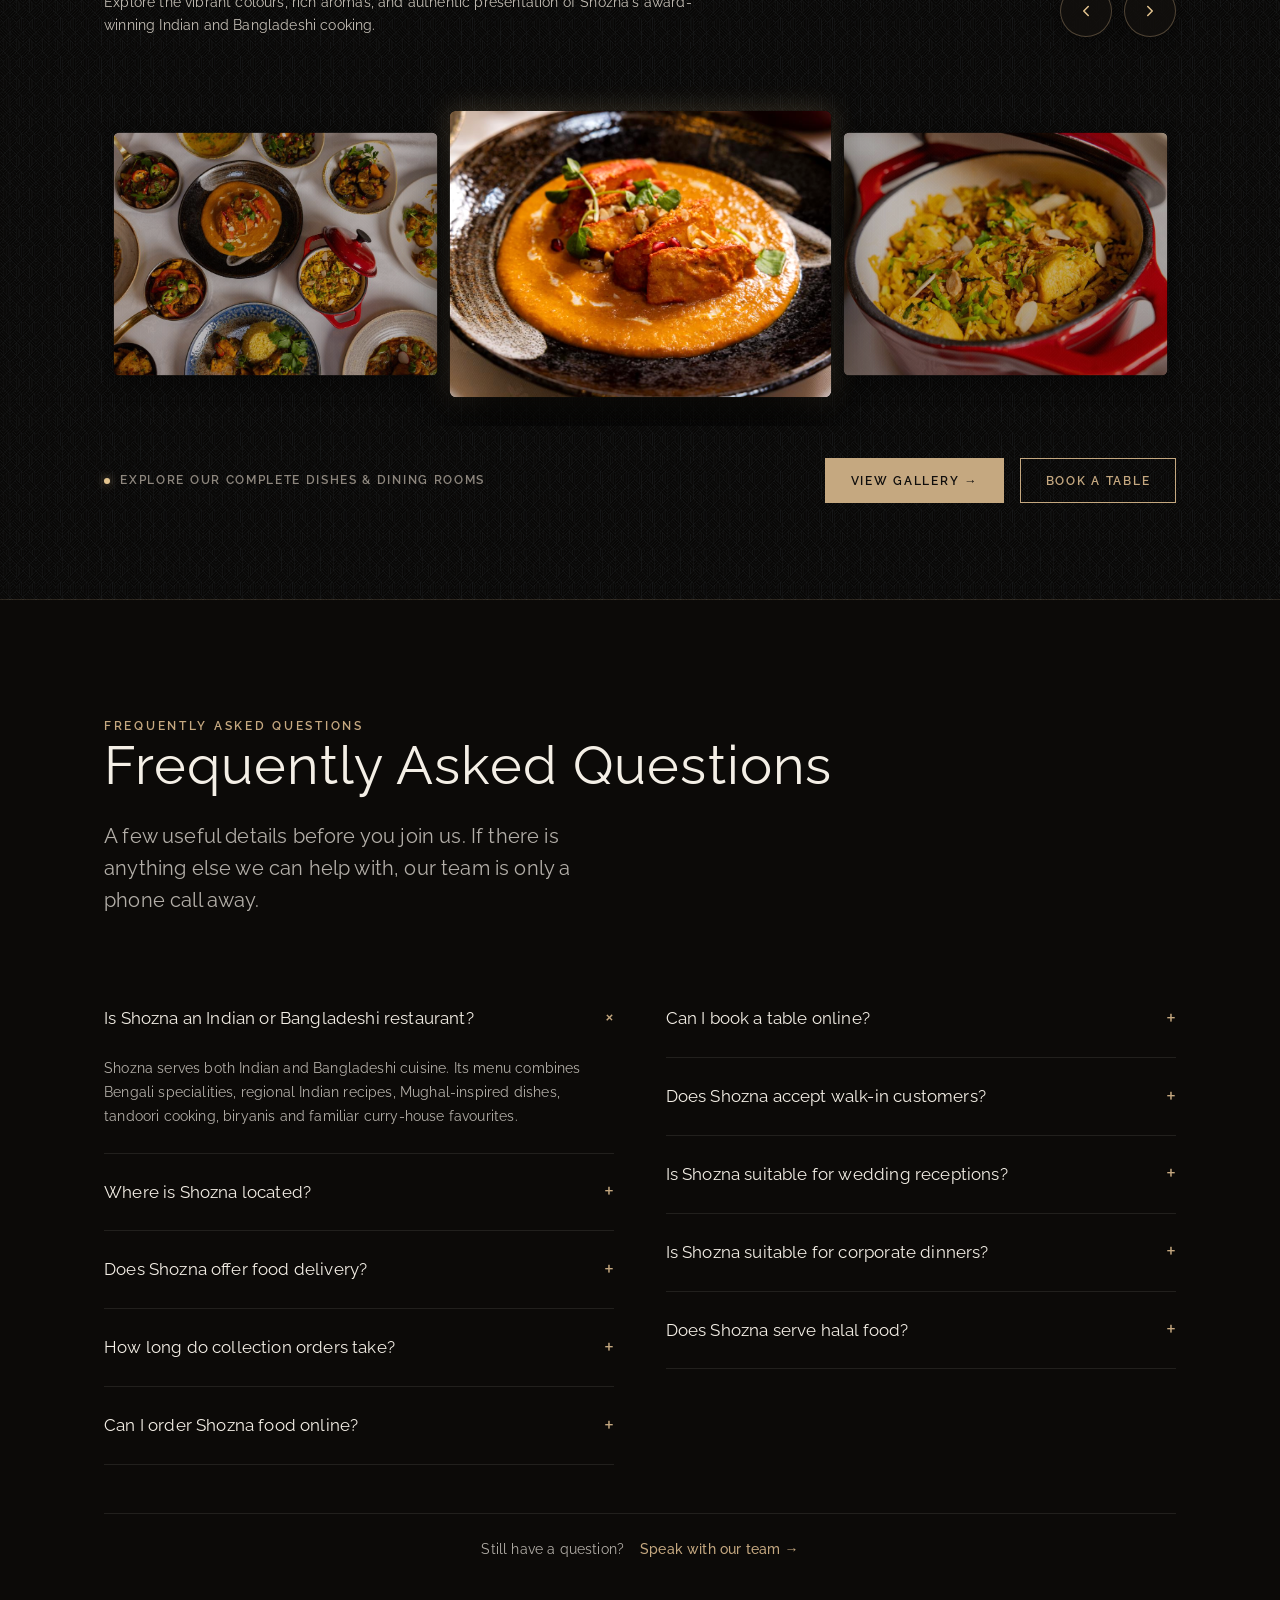
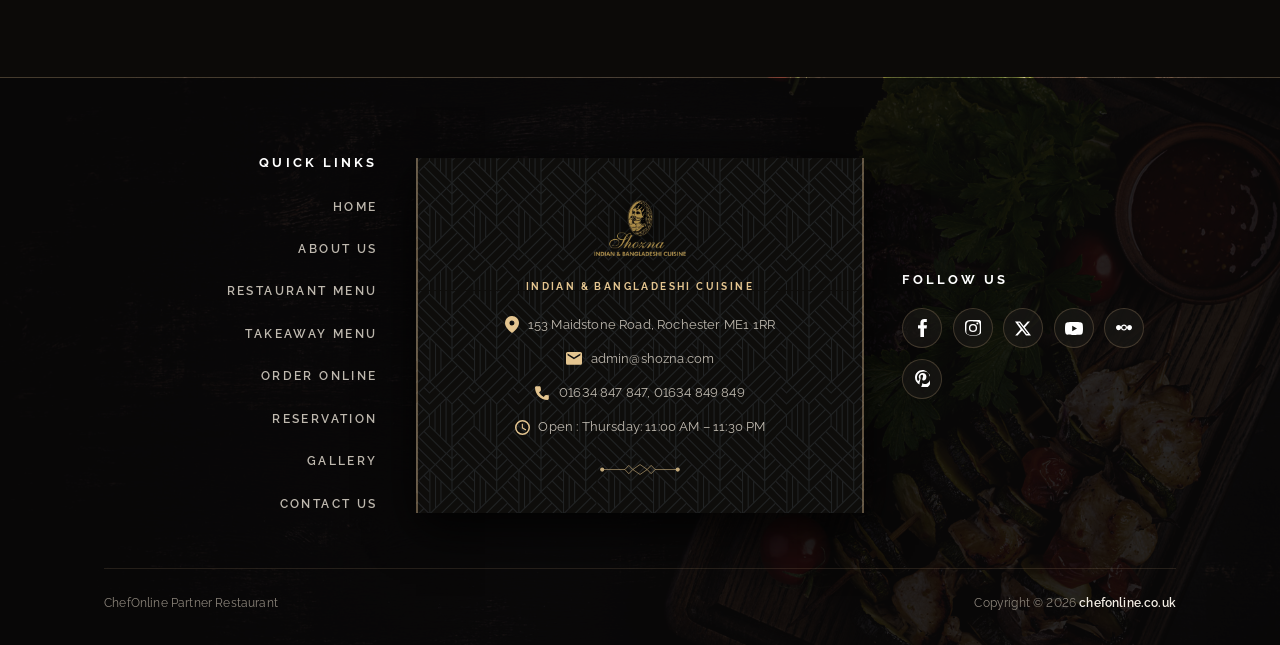
==== commit 878ef34c: "feat: implement luxury Takeaway Menus page (/takeaway-menu) with centered hero, clean menu cards, 5-" ====
--- a/index.html
+++ b/index.html
@@ -106,7 +106,7 @@
       </button>
       <ul class="nav-drop__list" id="menuDrop">
         <li><a href="restaurant-menu.html">Restaurant Menu</a></li>
-        <li><a href="https://www.srsdraft.co.uk/shozna-2026/takeaway-menu">Takeaway Menu</a></li>
+        <li><a href="takeaway-menu.html">Takeaway Menu</a></li>
       </ul>
     </div>
     <a href="https://www.srsdraft.co.uk/shozna-2026/private-dining">Private Dining</a>
@@ -189,7 +189,7 @@
       <a href="index.html" class="drawer-mobile-link">Home</a>
       <a href="about-us.html" class="drawer-mobile-link">About Us</a>
       <a href="restaurant-menu.html" class="drawer-mobile-link">Restaurant Menu</a>
-      <a href="https://www.srsdraft.co.uk/shozna-2026/takeaway-menu" class="drawer-mobile-link">Takeaway Menu</a>
+      <a href="takeaway-menu.html" class="drawer-mobile-link">Takeaway Menu</a>
       <a href="https://www.srsdraft.co.uk/shozna-2026/private-dining" class="drawer-mobile-link">Private Dining</a>
       <a href="https://www.srsdraft.co.uk/shozna-2026/blog" class="drawer-mobile-link">Blog</a>
       <a href="https://www.srsdraft.co.uk/shozna-2026/contact" class="drawer-mobile-link">Contact</a>
@@ -1103,6 +1103,7 @@
           <li><a href="index.html">HOME</a></li>
           <li><a href="about-us.html">ABOUT US</a></li>
           <li><a href="restaurant-menu.html">RESTAURANT MENU</a></li>
+          <li><a href="takeaway-menu.html">TAKEAWAY MENU</a></li>
           <li><a href="https://backoffice.chefonline.co.uk/draft/shozna/menu">ORDER ONLINE</a></li>
           <li><a href="https://backoffice.chefonline.co.uk/draft/shozna/reservations">RESERVATION</a></li>
           <li><a href="https://www.srsdraft.co.uk/shozna-2026/gallery">GALLERY</a></li>
--- a/css/site.css
+++ b/css/site.css
@@ -4236,5 +4236,153 @@
   flex-wrap: wrap;
 }
 
-
-
+/* ==========================================================================
+   Takeaway Menu Page Styles (`/takeaway-menu`)
+   ========================================================================== */
+
+/* --- Dual Actions Row for Menu Cards --------------------------------------- */
+.menu-lib-card__actions {
+  display: flex;
+  align-items: center;
+  gap: 0.75rem;
+  flex-wrap: wrap;
+  margin-top: auto;
+}
+
+.menu-lib-card__btn--gold {
+  background: var(--c-gold, #c5a880);
+  color: #0b0a09;
+  border-color: var(--c-gold, #c5a880);
+  font-weight: 700;
+}
+
+.menu-lib-card__btn--gold:hover {
+  background: #d4b993;
+  border-color: #d4b993;
+  color: #000000;
+}
+
+/* --- Section: How to Order Takeaway from Shozna (5 Steps) ------------------ */
+.takeaway-process-section {
+  position: relative;
+  isolation: isolate;
+  background-color: #0b0a09;
+  background-image: url('../media/pattern-4.png');
+  background-size: 180px;
+  border-top: 1px solid rgba(197, 168, 128, 0.15);
+  border-bottom: 1px solid rgba(197, 168, 128, 0.15);
+  padding-block: clamp(4.5rem, 7.5vw, 6.5rem);
+}
+
+.takeaway-process-intro {
+  display: flex;
+  justify-content: space-between;
+  align-items: flex-end;
+  gap: var(--s-3);
+  margin-bottom: clamp(2.5rem, 4vw, 3.75rem);
+  flex-wrap: wrap;
+}
+
+.takeaway-process-intro__text {
+  max-width: 520px;
+}
+
+.takeaway-process-intro__title {
+  font-family: var(--font-display);
+  font-size: clamp(1.85rem, 3.5vw, 2.75rem);
+  font-weight: 700;
+  color: #ffffff;
+  line-height: 1.2;
+  margin: 0.5rem 0 0;
+}
+
+.takeaway-process-intro__lead {
+  max-width: 440px;
+  color: #a39c90;
+  font-size: clamp(0.88rem, 1.1vw, 0.98rem);
+  line-height: 1.75;
+  margin: 0;
+}
+
+.takeaway-process-grid {
+  display: grid;
+  grid-template-columns: repeat(5, 1fr);
+  gap: clamp(1.25rem, 2vw, 2rem);
+  margin-bottom: clamp(2.5rem, 4vw, 3.75rem);
+  position: relative;
+}
+
+.takeaway-process-step {
+  position: relative;
+  display: flex;
+  flex-direction: column;
+  background: rgba(22, 20, 18, 0.6);
+  border: 1px solid rgba(228, 197, 144, 0.16);
+  border-radius: 6px;
+  padding: clamp(1.25rem, 1.75vw, 1.75rem);
+  transition: transform var(--dur) var(--ease-out),
+              border-color var(--dur) var(--ease-out),
+              background var(--dur) var(--ease-out),
+              box-shadow var(--dur) var(--ease-out);
+}
+
+.takeaway-process-step:hover {
+  transform: translateY(-4px);
+  border-color: rgba(228, 197, 144, 0.45);
+  background: rgba(28, 25, 22, 0.85);
+  box-shadow: 0 12px 30px rgba(0, 0, 0, 0.55);
+}
+
+.takeaway-step-num {
+  font-family: var(--font-primary);
+  font-size: clamp(2.2rem, 3.2vw, 3rem);
+  font-weight: 300;
+  color: #e4c590;
+  line-height: 1;
+  margin-bottom: 0.85rem;
+  display: block;
+}
+
+.takeaway-step-title {
+  font-family: var(--font-display);
+  font-size: clamp(1rem, 1.2vw, 1.15rem);
+  font-weight: 700;
+  color: #ffffff;
+  line-height: 1.35;
+  margin-bottom: 0.65rem;
+}
+
+.takeaway-step-desc {
+  font-size: 0.85rem;
+  line-height: 1.65;
+  color: #a39c90;
+  margin: 0;
+}
+
+.takeaway-process-cta {
+  display: flex;
+  justify-content: center;
+  align-items: center;
+}
+
+@media (max-width: 1100px) {
+  .takeaway-process-grid {
+    grid-template-columns: repeat(3, 1fr);
+  }
+}
+
+@media (max-width: 768px) {
+  .takeaway-process-grid {
+    grid-template-columns: repeat(2, 1fr);
+  }
+}
+
+@media (max-width: 520px) {
+  .takeaway-process-grid {
+    grid-template-columns: 1fr;
+  }
+}
+
+
+
+
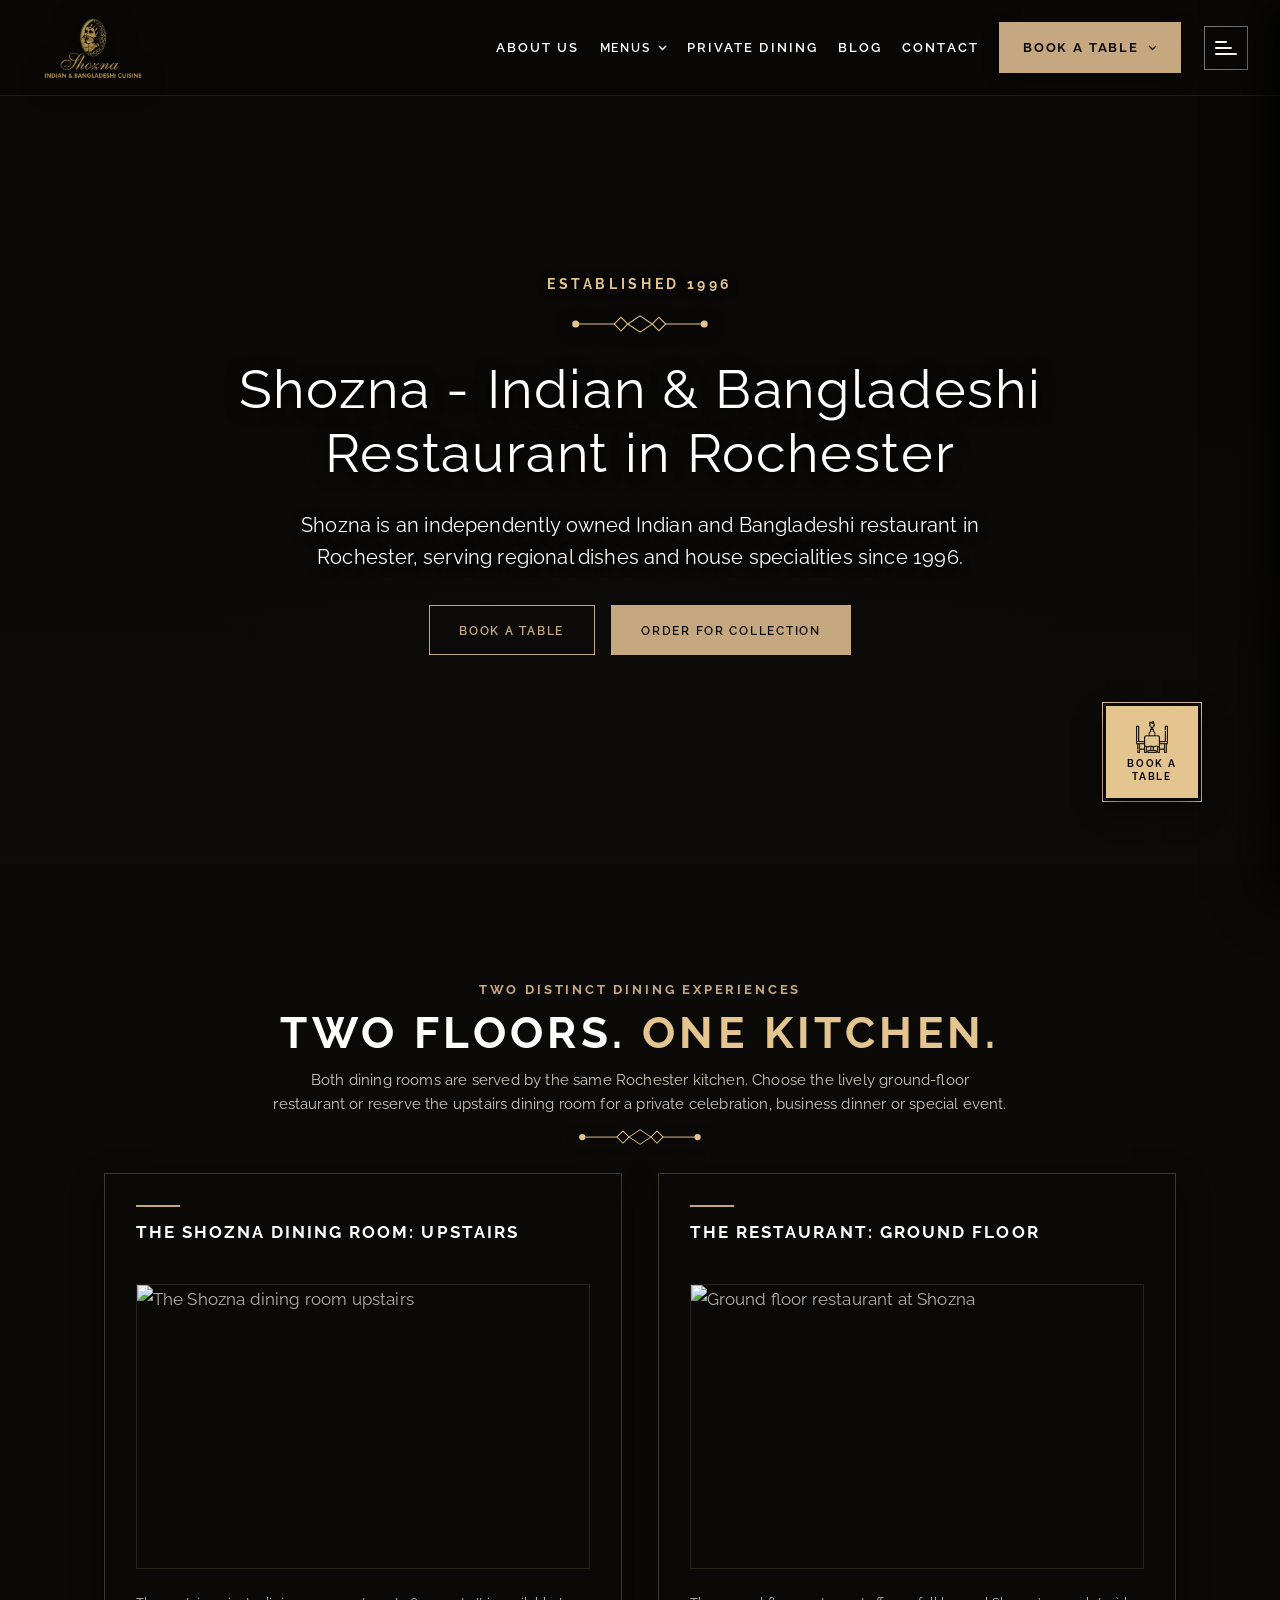
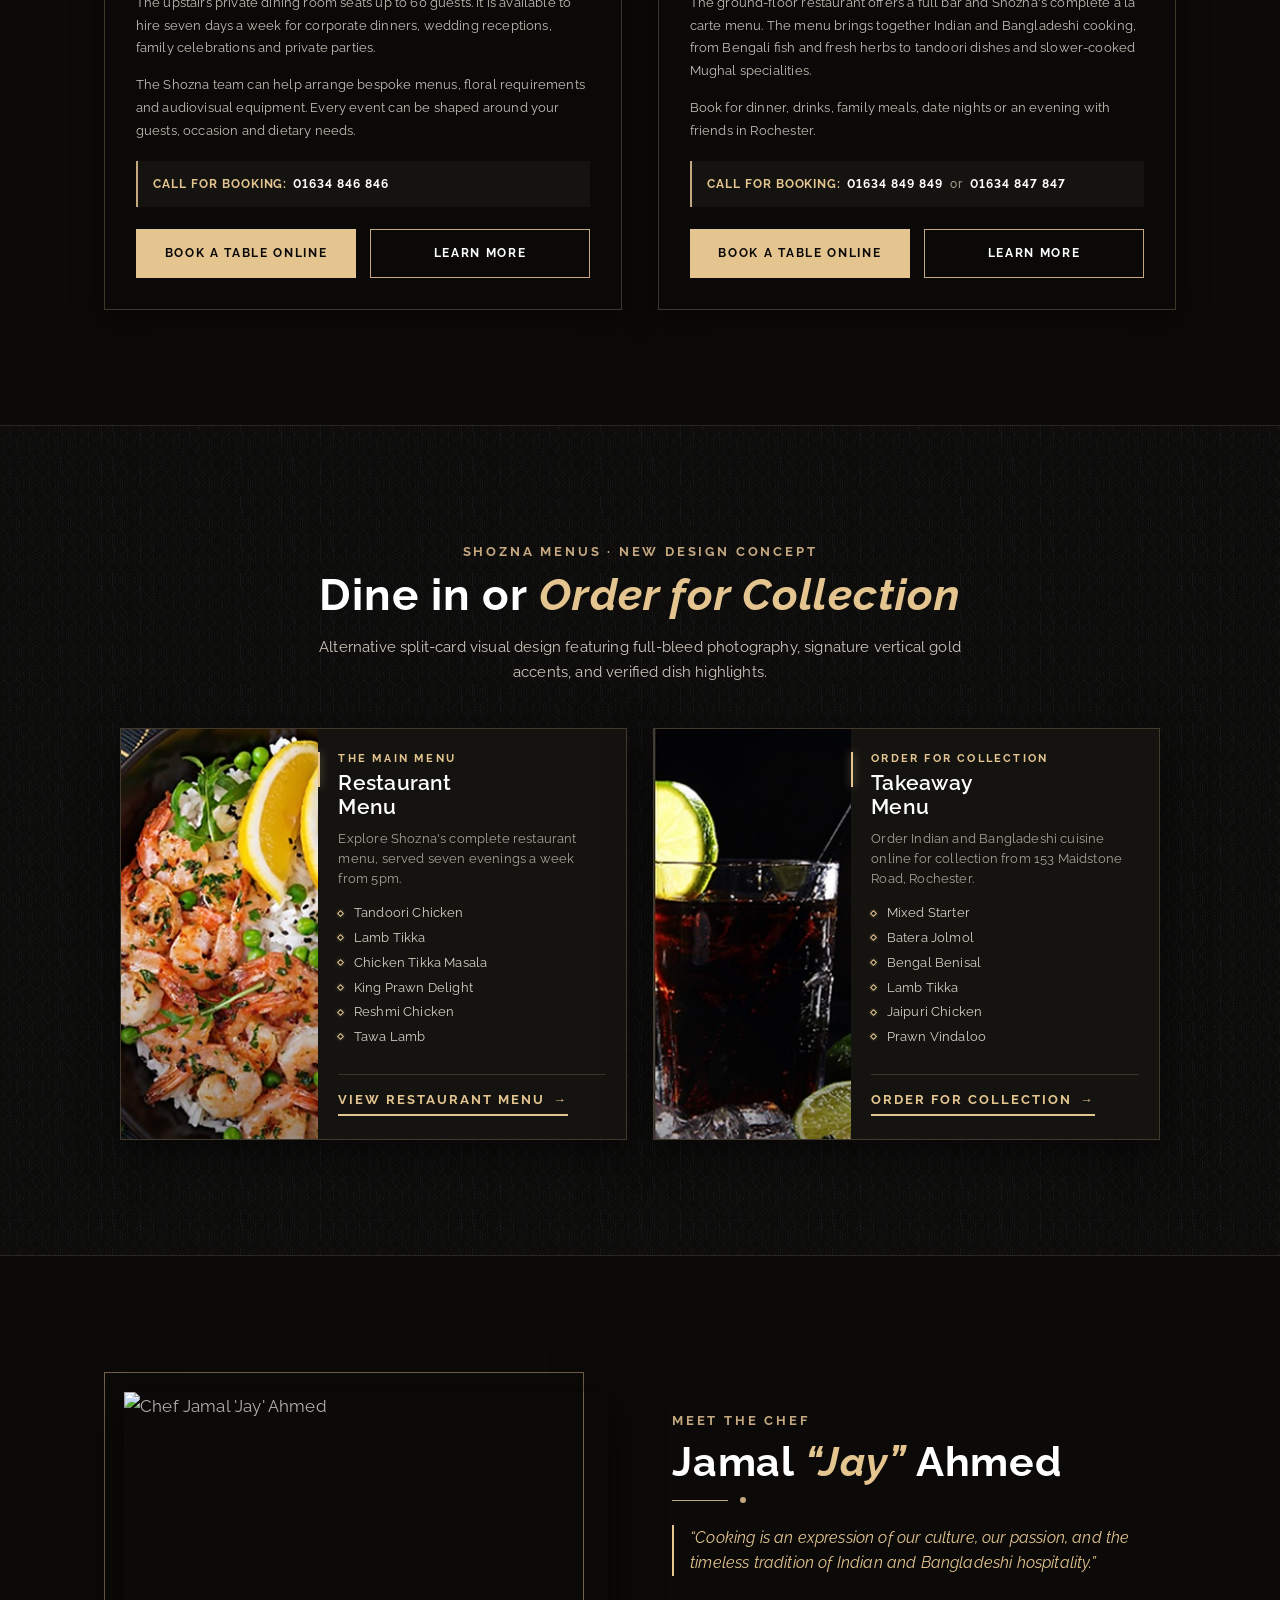
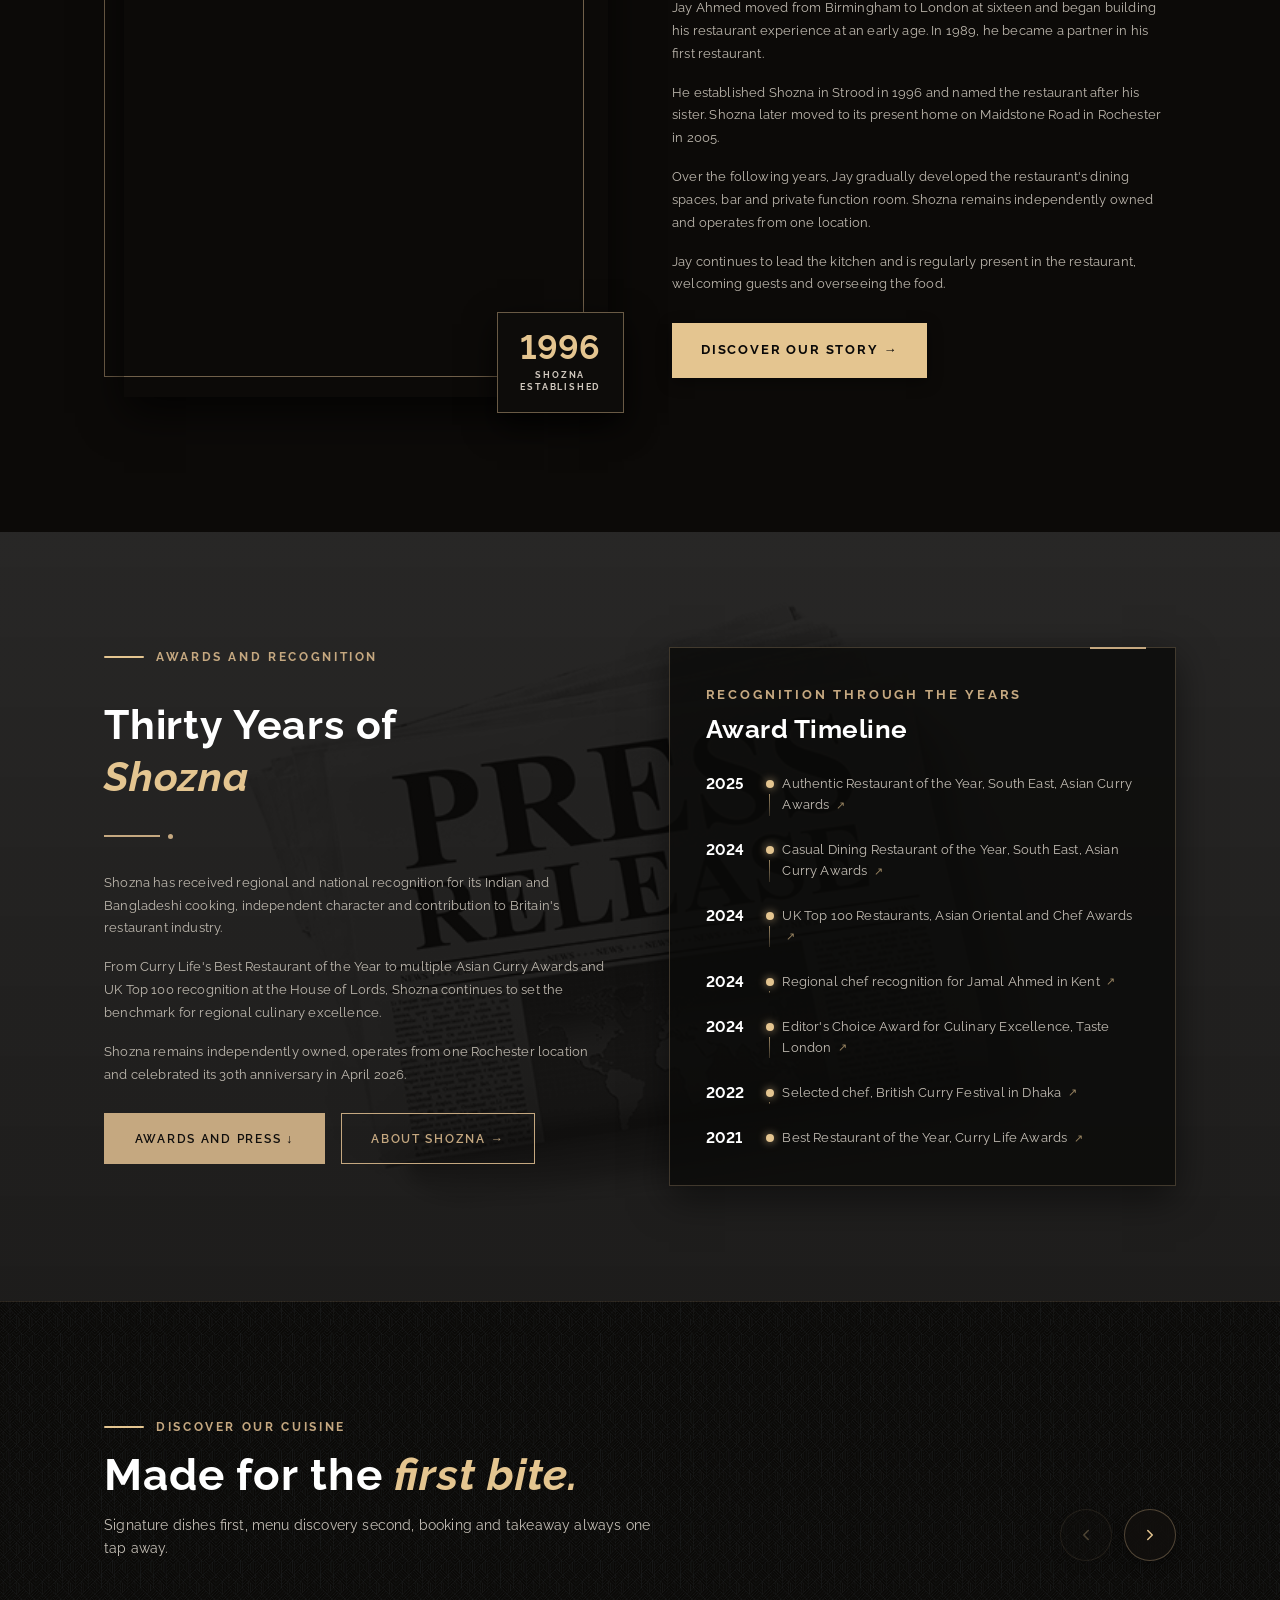
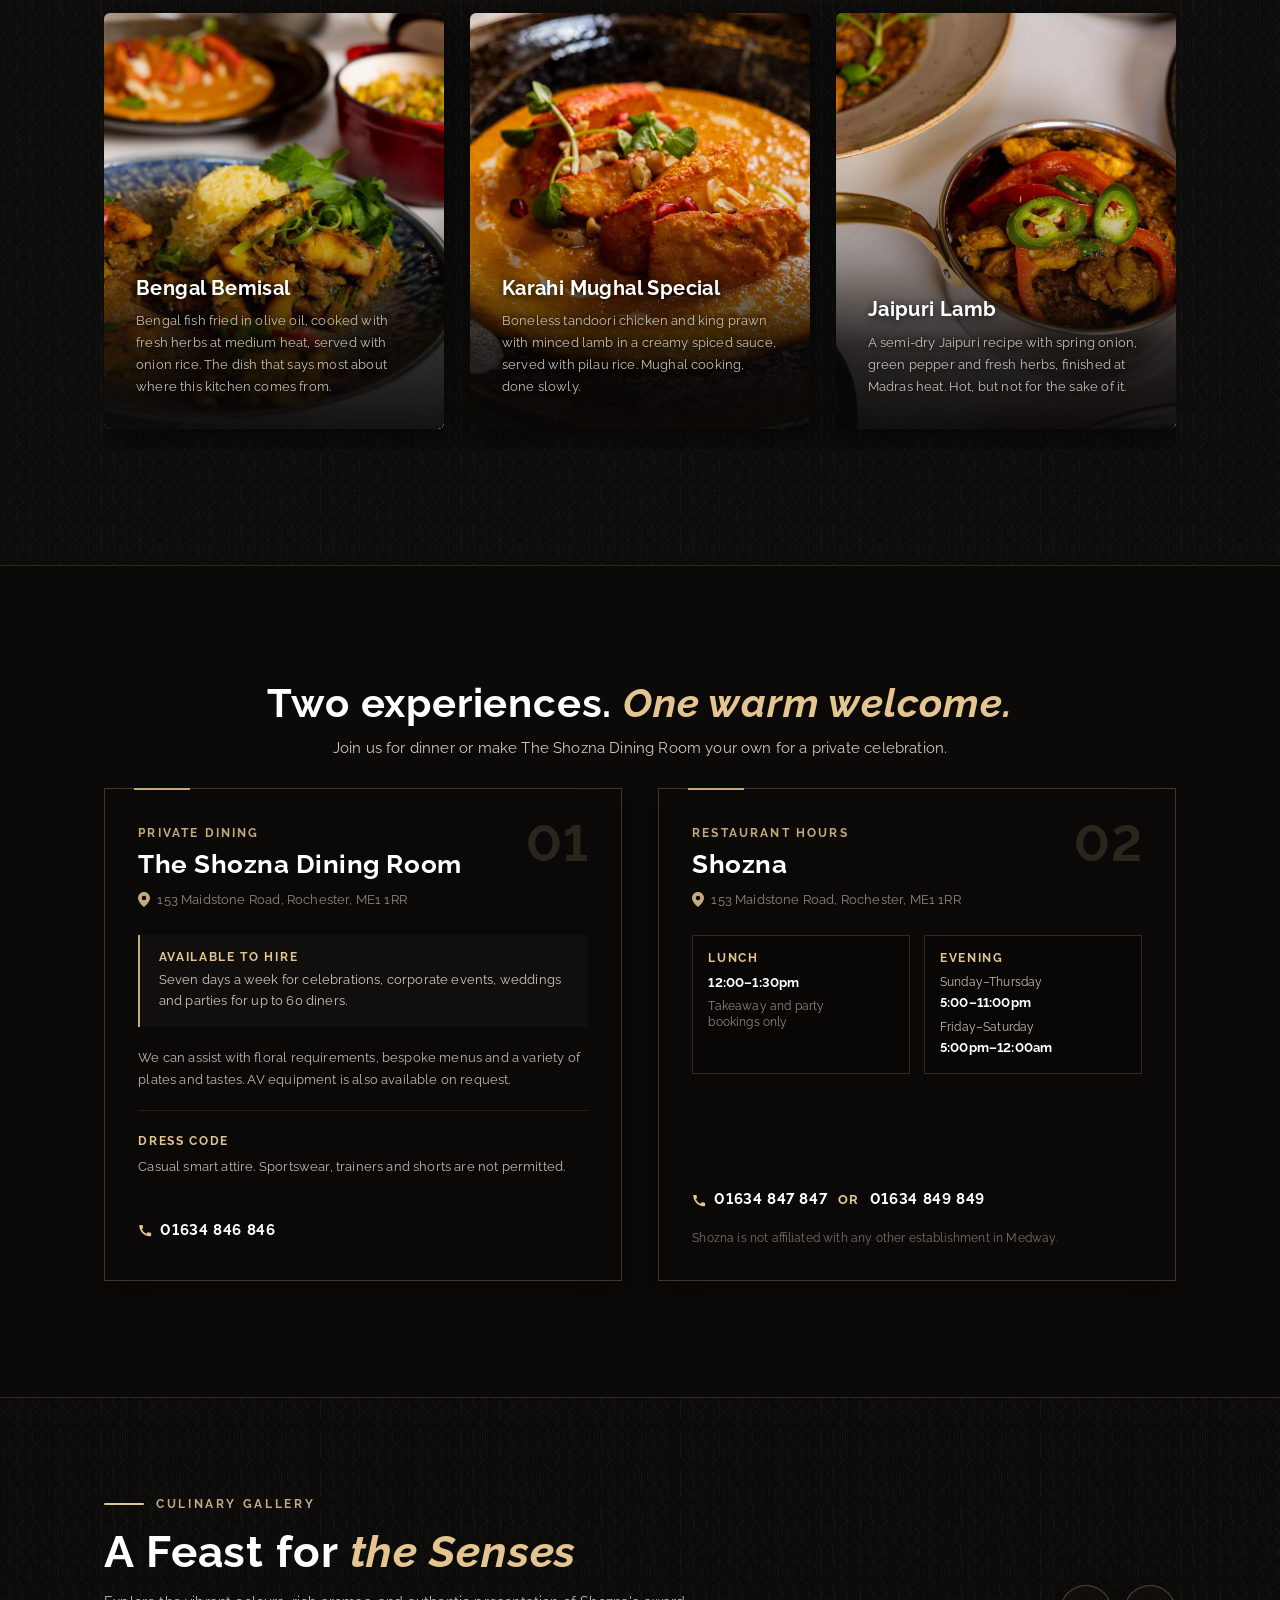
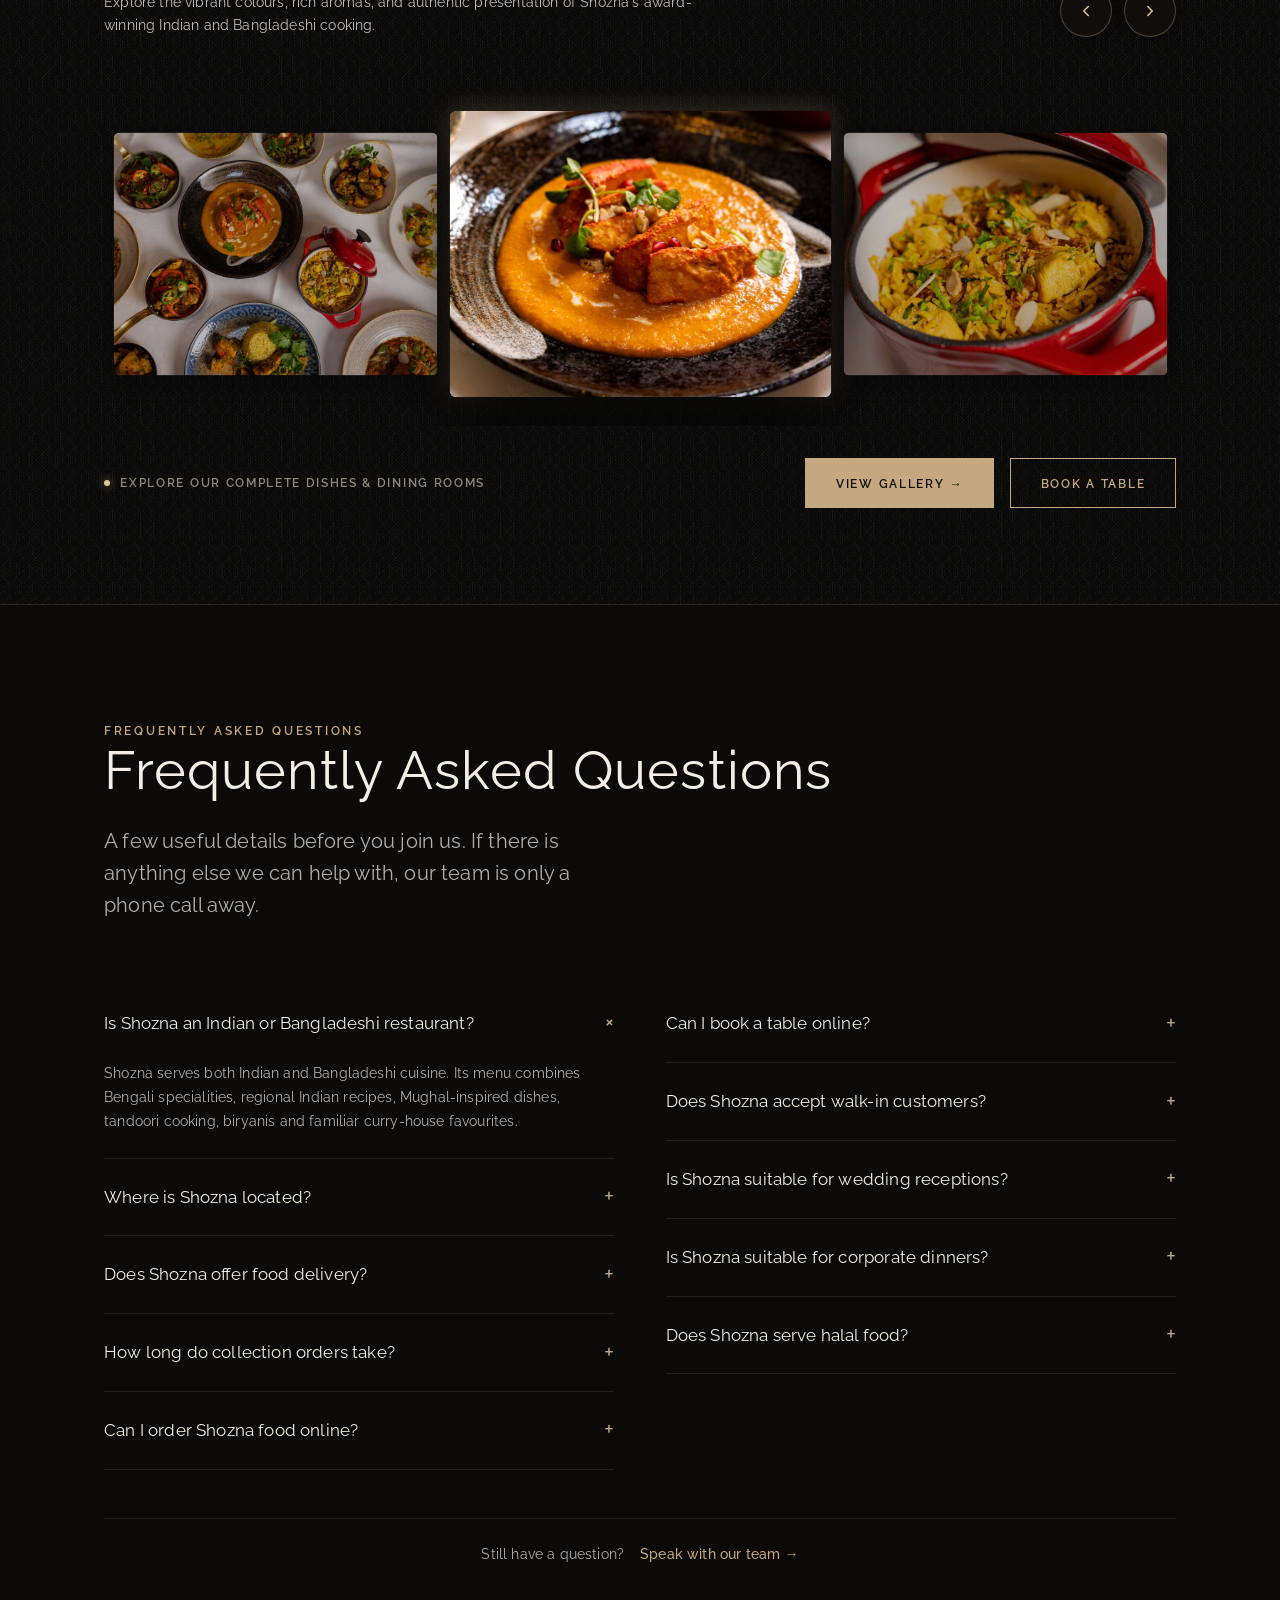
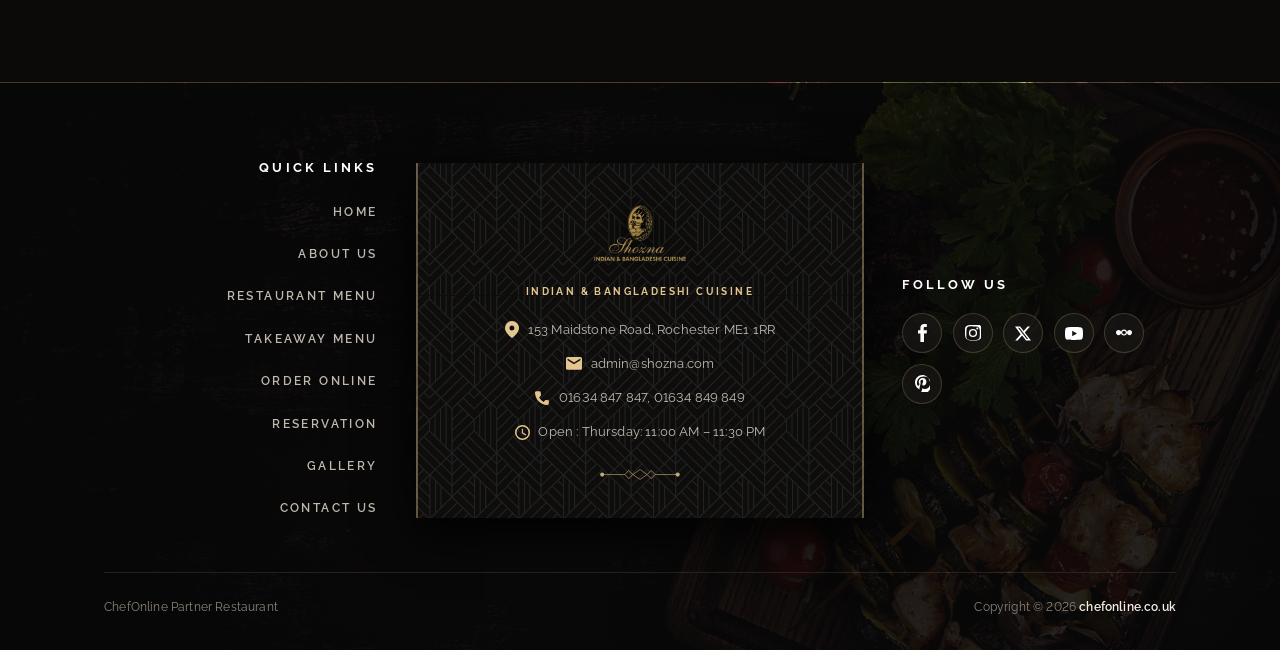
==== commit 9de7313a: "Create luxury /private-dining page with SEO schema, venue spaces, bespoke banquets, and internal nav" ====
--- a/index.html
+++ b/index.html
@@ -27,7 +27,7 @@
 <link rel="preconnect" href="https://fonts.googleapis.com">
 <link rel="preconnect" href="https://fonts.gstatic.com" crossorigin>
 <link rel="stylesheet"
-      href="https://fonts.googleapis.com/css2?family=Raleway:ital,wght@0,300;0,400;0,500;0,600;0,700;0,800;0,900;1,400;1,500;1,600;1,700&display=swap">
+      href="https://fonts.googleapis.com/css2?family=Raleway:ital,wght@0,300;0,400;0,500;0,600;0,700;0,800;0,900;1,400;1,500;1,600;1,700;1,800&display=swap">
 
 <link rel="stylesheet" href="css/tokens.css">
 <link rel="stylesheet" href="css/type.css">
@@ -89,13 +89,13 @@
      ====================================================================== -->
 <header class="site-header" id="header">
   <!-- Brand Logo on Left -->
-  <a class="brand" href="https://www.srsdraft.co.uk/shozna-2026/" title="Shozna">
+  <a class="brand" href="index.html" title="Shozna">
     <img src="media/logo.webp" alt="Shozna" width="220" height="122" class="brand__logo-img">
   </a>
 
   <!-- Primary Navigation Links -->
   <nav class="nav" id="nav" aria-label="Primary">
-    <a href="index.html" class="nav__home-link">Home</a>
+    <a href="index.html" class="nav__home-link" class="is-active" aria-current="page">Home</a>
     <a href="about-us.html">About Us</a>
     <div class="nav-drop">
       <button class="nav-drop__toggle" aria-expanded="false" aria-controls="menuDrop">
@@ -109,7 +109,7 @@
         <li><a href="takeaway-menu.html">Takeaway Menu</a></li>
       </ul>
     </div>
-    <a href="https://www.srsdraft.co.uk/shozna-2026/private-dining">Private Dining</a>
+    <a href="private-dining.html">Private Dining</a>
     <a href="https://www.srsdraft.co.uk/shozna-2026/blog">Blog</a>
     <a href="https://www.srsdraft.co.uk/shozna-2026/contact">Contact</a>
     <div class="nav__call-group">
@@ -186,11 +186,11 @@
 
     <!-- Mobile Navigation links for responsive mobile view -->
     <nav class="drawer-mobile-nav" aria-label="Mobile Navigation">
-      <a href="index.html" class="drawer-mobile-link">Home</a>
+      <a href="index.html" class="drawer-mobile-link is-active">Home</a>
       <a href="about-us.html" class="drawer-mobile-link">About Us</a>
       <a href="restaurant-menu.html" class="drawer-mobile-link">Restaurant Menu</a>
       <a href="takeaway-menu.html" class="drawer-mobile-link">Takeaway Menu</a>
-      <a href="https://www.srsdraft.co.uk/shozna-2026/private-dining" class="drawer-mobile-link">Private Dining</a>
+      <a href="private-dining.html" class="drawer-mobile-link">Private Dining</a>
       <a href="https://www.srsdraft.co.uk/shozna-2026/blog" class="drawer-mobile-link">Blog</a>
       <a href="https://www.srsdraft.co.uk/shozna-2026/contact" class="drawer-mobile-link">Contact</a>
     </nav>
@@ -320,7 +320,7 @@
         </div>
         <div class="dining-card__actions">
           <a class="btn btn--dining-book" href="https://backoffice.chefonline.co.uk/draft/shozna/reservations">Book a Table Online</a>
-          <a class="btn btn--dining-learn" href="https://www.srsdraft.co.uk/shozna-2026/private-dining">Learn More</a>
+          <a class="btn btn--dining-learn" href="private-dining.html">Learn More</a>
         </div>
       </article>
 
--- a/css/tokens.css
+++ b/css/tokens.css
@@ -17,6 +17,8 @@
   --c-brass:        #c5a880;
   --c-brass-bright: #dcc4a2;
   --c-brass-deep:   #8c7550;
+  --c-gold:         #dfbf86;
+  --c-gold-bright:  #ecd5a7;
 
   /* --- Type colour ------------------------------------------------------- */
   --c-cream:        #f4efe6;
--- a/css/base.css
+++ b/css/base.css
@@ -117,38 +117,48 @@
   align-items: center;
   justify-content: center;
   gap: var(--s-1);
-  padding: 0.9em 2em;
-  font-family: var(--font-text);
-  font-size: var(--t-eyebrow);
+  padding: 0.85rem 1.85rem;
+  font-family: var(--font-family, "Raleway", sans-serif);
+  font-size: var(--t-eyebrow, 0.8125rem);
   font-weight: 600;
   letter-spacing: 0.14em;
   text-transform: uppercase;
   text-decoration: none;
   border: 1px solid var(--c-brass);
   cursor: pointer;
-  transition: background var(--dur) var(--ease-out),
-              color var(--dur) var(--ease-out),
-              border-color var(--dur) var(--ease-out);
+  transition: background var(--dur-fast) var(--ease-out),
+              color var(--dur-fast) var(--ease-out),
+              border-color var(--dur-fast) var(--ease-out);
 }
 
-.btn--solid {
-  background: var(--c-brass);
-  color: var(--c-ink);
+.btn--solid,
+.btn--gold,
+.menu-lib-card__btn--gold {
+  background: var(--c-brass, #c5a880) !important;
+  color: var(--c-ink, #0a0908) !important;
+  border: 1px solid var(--c-brass, #c5a880) !important;
 }
 
-.btn--solid:hover {
-  background: var(--c-brass-bright);
-  border-color: var(--c-brass-bright);
+.btn--solid:hover,
+.btn--gold:hover,
+.menu-lib-card__btn--gold:hover {
+  background: var(--c-brass-bright, #dcc4a2) !important;
+  border-color: var(--c-brass-bright, #dcc4a2) !important;
+  color: var(--c-ink, #0a0908) !important;
 }
 
-.btn--ghost {
-  background: transparent;
-  color: var(--c-brass);
+.btn--ghost,
+.btn--outline {
+  background: transparent !important;
+  color: var(--c-brass, #c5a880) !important;
+  border: 1px solid var(--c-brass, #c5a880) !important;
 }
 
-.btn--ghost:hover {
-  background: var(--c-brass);
-  color: var(--c-ink);
+.btn--ghost:hover,
+.btn--outline:hover {
+  background: var(--c-brass, #c5a880) !important;
+  color: var(--c-ink, #0a0908) !important;
+  border-color: var(--c-brass, #c5a880) !important;
 }
 
 .btn-row {
--- a/css/site.css
+++ b/css/site.css
@@ -42,12 +42,12 @@
   display: flex;
   align-items: center;
   justify-content: space-between;
-  gap: clamp(var(--s-2), 2vw, var(--s-5));
-  padding: clamp(1.4rem, 2.5vw, 2.6rem) var(--gutter);
-  background: transparent;
-  backdrop-filter: none;
-  -webkit-backdrop-filter: none;
-  border-bottom: none;
+  gap: 1.75rem;
+  padding: 1rem 3.5rem;
+  background: rgba(10, 9, 8, 0.92);
+  backdrop-filter: blur(14px);
+  -webkit-backdrop-filter: blur(14px);
+  border-bottom: 1px solid var(--c-hairline-dim);
   transition: background var(--dur) var(--ease-out),
               backdrop-filter var(--dur) var(--ease-out),
               border-color var(--dur) var(--ease-out),
@@ -55,11 +55,11 @@
 }
 
 .site-header.is-stuck {
-  background: rgba(10, 9, 8, 0.94);
+  background: rgba(10, 9, 8, 0.96);
   backdrop-filter: blur(14px);
   -webkit-backdrop-filter: blur(14px);
   border-bottom: 1px solid var(--c-hairline);
-  padding: 0.5rem var(--gutter);
+  padding: 0.65rem 3.5rem;
 }
 
 .brand {
@@ -71,46 +71,46 @@
 
 .brand img {
   width: auto;
-  height: clamp(4.4rem, 6.5vw, 6rem);
-  max-width: 250px;
+  height: 4.25rem;
+  max-width: 220px;
   object-fit: contain;
   transition: height var(--dur) var(--ease-out), max-width var(--dur) var(--ease-out);
   filter: drop-shadow(0 4px 14px rgba(0, 0, 0, 0.75));
 }
 
 .site-header.is-stuck .brand img {
-  height: clamp(3.8rem, 5.5vw, 4.85rem);
-  max-width: 225px;
+  height: 3.6rem;
+  max-width: 195px;
 }
 
 .site-header.is-stuck .nav {
-  gap: clamp(var(--s-2), 1.6vw, var(--s-4));
+  gap: 1.35rem;
 }
 
 .site-header.is-stuck .nav a,
 .site-header.is-stuck .nav-drop__toggle {
-  font-size: 0.72rem;
-  letter-spacing: 0.13em;
+  font-size: 0.78rem;
+  letter-spacing: 0.14em;
   padding-block: 0.2rem;
 }
 
 .site-header.is-stuck .btn--book-table {
-  font-size: 0.74rem;
-  padding: 0.62rem 1.2rem;
+  font-size: 0.78rem;
+  padding: 0.65rem 1.3rem;
   letter-spacing: 0.12em;
 }
 
 .nav {
   display: flex;
   align-items: center;
-  gap: clamp(var(--s-3), 2.2vw, var(--s-5));
+  gap: 1.75rem;
   margin-inline: auto 0;
   transition: gap var(--dur) var(--ease-out);
 }
 
 .nav a,
 .nav-drop__toggle {
-  font-size: var(--t-eyebrow);
+  font-size: 0.8125rem;
   font-weight: 600;
   letter-spacing: 0.16em;
   text-transform: uppercase;
@@ -151,7 +151,8 @@
 .nav-drop__toggle:hover,
 .nav-drop:hover .nav-drop__toggle,
 .nav a.is-active,
-.nav-drop.is-active .nav-drop__toggle {
+.nav-drop.is-active .nav-drop__toggle,
+.nav-drop__toggle.is-active {
   color: var(--c-brass);
 }
 
@@ -164,7 +165,8 @@
 .nav-drop__toggle:hover::after,
 .nav-drop:hover .nav-drop__toggle::after,
 .nav a.is-active::after,
-.nav-drop.is-active .nav-drop__toggle::after {
+.nav-drop.is-active .nav-drop__toggle::after,
+.nav-drop__toggle.is-active::after {
   width: 100%;
 }
 
@@ -578,7 +580,26 @@
   justify-content: center;
 }
 
+@media (max-width: 1280px) {
+  .site-header {
+    padding: 0.85rem 2rem;
+    gap: 1.25rem;
+  }
+  .site-header.is-stuck {
+    padding: 0.6rem 2rem;
+  }
+  .nav {
+    gap: 1.25rem;
+  }
+}
+
 @media (max-width: 68rem) {
+  .site-header {
+    padding: 0.75rem 1.25rem;
+  }
+  .site-header.is-stuck {
+    padding: 0.55rem 1.25rem;
+  }
   .nav-toggle { display: inline-flex; }
   .info-toggle-btn { display: none; }
 
@@ -3304,14 +3325,16 @@
 }
 
 .inner-banner__title {
-  font-family: var(--font-display);
-  font-size: clamp(2.4rem, 5.2vw, 3.8rem);
-  font-weight: 700;
-  letter-spacing: 0.04em;
-  text-transform: uppercase;
-  color: #ffffff;
-  line-height: 1.15;
-  margin: 0.5rem 0 0.75rem;
+  font-family: var(--font-primary, "Raleway", sans-serif);
+  font-size: clamp(2.1rem, 1.40rem + 2.50vw, 3.65rem);
+  font-weight: 400;
+  letter-spacing: 0.02em;
+  text-transform: none;
+  color: #ffffff;
+  line-height: 1.18;
+  margin: 0.4rem 0 0.75rem;
+  text-shadow: 0 2px 16px rgba(0, 0, 0, 0.85);
+  display: block;
 }
 
 .inner-banner__sep {
@@ -3353,15 +3376,15 @@
 /* --- Common About Typography & Headings ------------------------------------ */
 
 .about-section-title {
-  font-family: var(--font-display);
-  font-size: clamp(1.85rem, 3.2vw, 2.75rem);
+  font-family: var(--font-accent, var(--font-primary));
+  font-size: clamp(1.75rem, 3.5vw, 2.75rem);
   font-weight: 700;
   line-height: 1.25;
   color: #ffffff;
-  text-transform: uppercase;
   letter-spacing: 0.03em;
-  margin-top: 0.5rem;
+  margin-top: 0.35rem;
   margin-bottom: 0.75rem;
+  text-align: center;
 }
 
 .about-lead {
@@ -3619,12 +3642,11 @@
 }
 
 .about-chef-split__title {
-  font-family: var(--font-display);
-  font-size: clamp(1.85rem, 3vw, 2.5rem);
-  line-height: 1.2;
-  font-weight: 700;
-  color: #ffffff;
-  text-transform: uppercase;
+  font-family: var(--font-accent, var(--font-primary));
+  font-size: clamp(1.85rem, 3.2vw, 2.65rem);
+  line-height: 1.25;
+  font-weight: 700;
+  color: #ffffff;
   letter-spacing: 0.03em;
   margin-top: 0.35rem;
   margin-bottom: 0.65rem;
@@ -3743,11 +3765,12 @@
 }
 
 .about-service-card__title {
-  color: #ffffff;
-  font-size: 1.12rem;
-  font-weight: 700;
-  letter-spacing: 0.04em;
-  text-transform: uppercase;
+  font-family: var(--font-accent, var(--font-primary));
+  color: #ffffff;
+  font-size: clamp(1.12rem, 1.4vw, 1.3rem);
+  font-weight: 700;
+  line-height: 1.3;
+  letter-spacing: 0.03em;
   margin-bottom: 0.65rem;
 }
 
@@ -3817,14 +3840,13 @@
 }
 
 .about-story-split__title {
-  font-family: var(--font-display);
-  font-size: clamp(1.9rem, 3.2vw, 2.75rem);
+  font-family: var(--font-accent, var(--font-primary));
+  font-size: clamp(1.85rem, 3.2vw, 2.65rem);
   line-height: 1.25;
   font-weight: 700;
   color: #ffffff;
-  text-transform: uppercase;
   letter-spacing: 0.03em;
-  margin-top: 0.5rem;
+  margin-top: 0.35rem;
   margin-bottom: 0.85rem;
 }
 
@@ -3897,15 +3919,14 @@
 }
 
 .about-closing-card__title {
-  font-family: var(--font-display);
-  font-size: clamp(1.9rem, 3.4vw, 2.9rem);
+  font-family: var(--font-accent, var(--font-primary));
+  font-size: clamp(1.85rem, 3.4vw, 2.75rem);
   line-height: 1.25;
   font-weight: 700;
   color: #ffffff;
-  text-transform: uppercase;
   letter-spacing: 0.03em;
-  margin-top: 0.5rem;
-  margin-bottom: 1.25rem;
+  margin-top: 0.35rem;
+  margin-bottom: 1rem;
 }
 
 .about-closing-card__text {
@@ -3999,24 +4020,90 @@
   display: flex;
   flex-direction: column;
   align-items: center;
+  max-width: 1080px;
+  width: 100%;
+}
+
+.inner-banner--menu .inner-banner__title {
+  font-family: var(--font-primary, "Raleway", sans-serif);
+  font-size: clamp(2.1rem, 1.40rem + 2.50vw, 3.65rem);
+  font-weight: 400;
+  letter-spacing: 0.02em;
+  text-transform: none;
+  color: #ffffff;
+  line-height: 1.18;
+  margin: 0.4rem 0 0.75rem;
+  text-shadow: 0 2px 16px rgba(0, 0, 0, 0.85);
+  display: block;
+}
+
+@media (max-width: 600px) {
+  .inner-banner--menu .inner-banner__title {
+    font-size: clamp(1.5rem, 5.5vw, 2.1rem);
+    letter-spacing: 0.02em;
+  }
+}
+
+@media (max-width: 380px) {
+  .inner-banner--menu .inner-banner__title {
+    font-size: clamp(1.25rem, 5vw, 1.5rem);
+    letter-spacing: 0.01em;
+  }
 }
 
 .inner-banner__desc {
-  font-size: clamp(1rem, 1.1vw, 1.15rem);
-  line-height: 1.75;
+  font-size: clamp(0.95rem, 1.05vw, 1.12rem);
+  line-height: 1.72;
   color: #cfc7bc;
-  max-width: 680px;
-  margin: 0 auto 1.75rem;
+  max-width: 760px;
+  margin: 0 auto 1.85rem;
 }
 
 .inner-banner__actions {
   display: flex;
   justify-content: center;
   align-items: center;
-  gap: 1rem;
+  gap: 1.15rem;
   flex-wrap: wrap;
-  margin-bottom: 1.75rem;
-}
+  margin-bottom: 2rem;
+}
+
+/* --- Hero Bottom Breadcrumbs ---------------------------------------------- */
+.breadcrumb--hero-bottom {
+  margin-top: 0.25rem;
+  display: inline-flex;
+  align-items: center;
+  justify-content: center;
+  gap: 0.85rem;
+  font-family: var(--font-primary, sans-serif);
+  font-size: 0.78rem;
+  font-weight: 700;
+  letter-spacing: 0.16em;
+  text-transform: uppercase;
+}
+
+.breadcrumb--hero-bottom a {
+  color: var(--c-gold, #dfbf86);
+  text-decoration: none;
+  font-weight: 700;
+  transition: color var(--dur-fast) var(--ease-out);
+}
+
+.breadcrumb--hero-bottom a:hover {
+  color: #ffffff;
+}
+
+.breadcrumb--hero-bottom .breadcrumb__sep {
+  color: rgba(228, 197, 144, 0.45);
+  font-size: 0.8rem;
+  font-weight: 400;
+}
+
+.breadcrumb--hero-bottom .breadcrumb__current {
+  color: #ffffff;
+  font-weight: 700;
+}
+
 
 /* --- Section 2: Menu Library Cards Grid ----------------------------------- */
 
@@ -4089,13 +4176,12 @@
 }
 
 .menu-lib-card__title {
-  font-family: var(--font-display);
-  font-size: clamp(1.35rem, 1.8vw, 1.65rem);
-  font-weight: 700;
-  color: #ffffff;
-  text-transform: uppercase;
-  letter-spacing: 0.03em;
+  font-family: var(--font-accent, var(--font-primary));
+  font-size: clamp(1.2rem, 1.8vw, 1.45rem);
+  font-weight: 700;
+  color: #ffffff;
   line-height: 1.25;
+  letter-spacing: 0.02em;
   margin-bottom: 0.65rem;
 }
 
@@ -4210,14 +4296,13 @@
 }
 
 .menu-collection-card__title {
-  font-family: var(--font-display);
-  font-size: clamp(1.9rem, 3.4vw, 2.8rem);
+  font-family: var(--font-accent, var(--font-primary));
+  font-size: clamp(1.85rem, 3.4vw, 2.75rem);
   line-height: 1.25;
   font-weight: 700;
   color: #ffffff;
-  text-transform: uppercase;
   letter-spacing: 0.03em;
-  margin-top: 0.5rem;
+  margin-top: 0.35rem;
   margin-bottom: 1.25rem;
 }
 
@@ -4247,19 +4332,6 @@
   gap: 0.75rem;
   flex-wrap: wrap;
   margin-top: auto;
-}
-
-.menu-lib-card__btn--gold {
-  background: var(--c-gold, #c5a880);
-  color: #0b0a09;
-  border-color: var(--c-gold, #c5a880);
-  font-weight: 700;
-}
-
-.menu-lib-card__btn--gold:hover {
-  background: #d4b993;
-  border-color: #d4b993;
-  color: #000000;
 }
 
 /* --- Section: How to Order Takeaway from Shozna (5 Steps) ------------------ */
@@ -4288,25 +4360,26 @@
 }
 
 .takeaway-process-intro__title {
-  font-family: var(--font-display);
-  font-size: clamp(1.85rem, 3.5vw, 2.75rem);
-  font-weight: 700;
-  color: #ffffff;
-  line-height: 1.2;
-  margin: 0.5rem 0 0;
+  font-family: var(--font-accent, var(--font-primary));
+  font-size: clamp(1.75rem, 3.5vw, 2.75rem);
+  font-weight: 700;
+  color: #ffffff;
+  line-height: 1.25;
+  letter-spacing: 0.03em;
+  margin: 0.35rem 0 0;
 }
 
 .takeaway-process-intro__lead {
-  max-width: 440px;
-  color: #a39c90;
-  font-size: clamp(0.88rem, 1.1vw, 0.98rem);
-  line-height: 1.75;
+  max-width: 460px;
+  color: #d0c8be;
+  font-size: clamp(0.875rem, 1.15vw, 0.95rem);
+  line-height: 1.65;
   margin: 0;
 }
 
 .takeaway-process-grid {
   display: grid;
-  grid-template-columns: repeat(5, 1fr);
+  grid-template-columns: repeat(4, 1fr);
   gap: clamp(1.25rem, 2vw, 2rem);
   margin-bottom: clamp(2.5rem, 4vw, 3.75rem);
   position: relative;
@@ -4344,7 +4417,7 @@
 }
 
 .takeaway-step-title {
-  font-family: var(--font-display);
+  font-family: var(--font-accent, var(--font-primary));
   font-size: clamp(1rem, 1.2vw, 1.15rem);
   font-weight: 700;
   color: #ffffff;
@@ -4365,24 +4438,489 @@
   align-items: center;
 }
 
-@media (max-width: 1100px) {
-  .takeaway-process-grid {
-    grid-template-columns: repeat(3, 1fr);
-  }
-}
-
-@media (max-width: 768px) {
+@media (max-width: 1024px) {
   .takeaway-process-grid {
     grid-template-columns: repeat(2, 1fr);
   }
 }
 
-@media (max-width: 520px) {
+@media (max-width: 580px) {
   .takeaway-process-grid {
     grid-template-columns: 1fr;
   }
 }
 
-
-
-
+/* ==========================================================================
+   Private Dining Page Styles (`/private-dining`)
+   ========================================================================== */
+
+/* --- Venue Spaces Section ------------------------------------------------- */
+.private-spaces-section {
+  position: relative;
+  background: var(--c-ink);
+  padding-block: clamp(4rem, 7vw, 6.5rem);
+}
+
+.private-spaces-grid {
+  display: grid;
+  grid-template-columns: repeat(2, 1fr);
+  gap: clamp(1.75rem, 3vw, 2.75rem);
+}
+
+.private-space-card {
+  background: var(--c-ink-raised, #161412);
+  border: 1px solid rgba(228, 197, 144, 0.18);
+  border-radius: 4px;
+  overflow: hidden;
+  display: flex;
+  flex-direction: column;
+  transition: transform var(--dur) var(--ease-out),
+              border-color var(--dur) var(--ease-out),
+              box-shadow var(--dur) var(--ease-out);
+}
+
+.private-space-card:hover {
+  transform: translateY(-5px);
+  border-color: var(--c-brass, #c5a880);
+  box-shadow: 0 16px 36px rgba(0, 0, 0, 0.6);
+}
+
+.private-space-card__media {
+  position: relative;
+  aspect-ratio: 16 / 10;
+  overflow: hidden;
+}
+
+.private-space-card__media img {
+  width: 100%;
+  height: 100%;
+  object-fit: cover;
+  transition: transform var(--dur-slow) var(--ease-out);
+}
+
+.private-space-card:hover .private-space-card__media img {
+  transform: scale(1.04);
+}
+
+.private-space-card__badge {
+  position: absolute;
+  top: 1rem;
+  right: 1rem;
+  background: rgba(10, 9, 8, 0.88);
+  border: 1px solid var(--c-brass, #c5a880);
+  color: var(--c-brass, #c5a880);
+  font-size: 0.72rem;
+  font-weight: 700;
+  letter-spacing: 0.12em;
+  text-transform: uppercase;
+  padding: 0.35rem 0.85rem;
+  border-radius: 2px;
+  backdrop-filter: blur(8px);
+}
+
+.private-space-card__body {
+  padding: clamp(1.5rem, 2.2vw, 2.25rem);
+  display: flex;
+  flex-direction: column;
+  flex-grow: 1;
+}
+
+.private-space-card__kicker {
+  font-size: 0.75rem;
+  letter-spacing: 0.2em;
+  color: var(--c-brass);
+  font-weight: 700;
+  text-transform: uppercase;
+  margin-bottom: 0.4rem;
+}
+
+.private-space-card__title {
+  font-family: var(--font-primary, "Raleway", sans-serif);
+  font-size: clamp(1.4rem, 2vw, 1.85rem);
+  font-weight: 600;
+  color: #ffffff;
+  margin-bottom: 0.85rem;
+  line-height: 1.25;
+}
+
+.private-space-card__desc {
+  font-size: 0.92rem;
+  line-height: 1.7;
+  color: #cfc7bc;
+  margin-bottom: 1.25rem;
+}
+
+.private-space-card__list {
+  list-style: none;
+  padding: 0;
+  margin: 0 0 1.75rem;
+  display: flex;
+  flex-direction: column;
+  gap: 0.55rem;
+}
+
+.private-space-card__list li {
+  font-size: 0.86rem;
+  color: #a39c90;
+  display: flex;
+  align-items: center;
+  gap: 0.65rem;
+}
+
+.private-space-card__list li::before {
+  content: "";
+  display: inline-block;
+  width: 5px;
+  height: 5px;
+  background: var(--c-brass, #c5a880);
+  rotate: 45deg;
+  flex-shrink: 0;
+}
+
+.private-space-card__actions {
+  margin-top: auto;
+  display: flex;
+  align-items: center;
+  gap: 0.85rem;
+  flex-wrap: wrap;
+}
+
+/* --- Celebrations & Events Grid ------------------------------------------- */
+.private-events-section {
+  position: relative;
+  background: var(--c-ink-sunken, #0c0a08);
+  padding-block: clamp(4.5rem, 7.5vw, 6.5rem);
+  border-top: 1px solid rgba(228, 197, 144, 0.12);
+  border-bottom: 1px solid rgba(228, 197, 144, 0.12);
+}
+
+.private-events-grid {
+  display: grid;
+  grid-template-columns: repeat(4, 1fr);
+  gap: clamp(1.25rem, 2vw, 1.85rem);
+}
+
+.private-event-card {
+  background: rgba(22, 20, 18, 0.6);
+  border: 1px solid rgba(228, 197, 144, 0.16);
+  border-radius: 4px;
+  padding: clamp(1.5rem, 2vw, 2rem);
+  display: flex;
+  flex-direction: column;
+  transition: transform var(--dur) var(--ease-out),
+              border-color var(--dur) var(--ease-out),
+              background var(--dur) var(--ease-out),
+              box-shadow var(--dur) var(--ease-out);
+}
+
+.private-event-card:hover {
+  transform: translateY(-4px);
+  border-color: var(--c-brass, #c5a880);
+  background: rgba(28, 25, 22, 0.85);
+  box-shadow: 0 12px 30px rgba(0, 0, 0, 0.5);
+}
+
+.private-event-card__icon {
+  width: 48px;
+  height: 48px;
+  display: inline-flex;
+  align-items: center;
+  justify-content: center;
+  border: 1px solid rgba(228, 197, 144, 0.3);
+  border-radius: 50%;
+  color: var(--c-brass);
+  margin-bottom: 1.25rem;
+  background: rgba(197, 168, 128, 0.08);
+}
+
+.private-event-card__title {
+  font-family: var(--font-primary, "Raleway", sans-serif);
+  font-size: 1.15rem;
+  font-weight: 700;
+  color: #ffffff;
+  margin-bottom: 0.65rem;
+  line-height: 1.35;
+}
+
+.private-event-card__desc {
+  font-size: 0.86rem;
+  line-height: 1.65;
+  color: #a39c90;
+  margin: 0;
+}
+
+/* --- Bespoke Banquet Highlights ------------------------------------------- */
+.private-banquet-section {
+  position: relative;
+  background: var(--c-ink);
+  padding-block: clamp(4.5rem, 7.5vw, 6.5rem);
+}
+
+.private-banquet-grid {
+  display: grid;
+  grid-template-columns: 1fr 1fr;
+  gap: clamp(2rem, 4vw, 3.5rem);
+  align-items: center;
+}
+
+.private-banquet-media {
+  position: relative;
+  border-radius: 4px;
+  overflow: hidden;
+  border: 1px solid rgba(228, 197, 144, 0.2);
+  box-shadow: 0 18px 40px rgba(0, 0, 0, 0.7);
+}
+
+.private-banquet-media img {
+  width: 100%;
+  height: auto;
+  display: block;
+}
+
+.private-banquet-content .section-title {
+  font-size: clamp(1.85rem, 3.2vw, 2.75rem);
+  font-weight: 600;
+  color: #ffffff;
+  margin: 0.35rem 0 1.25rem;
+  line-height: 1.2;
+}
+
+.private-banquet-content p {
+  font-size: 0.94rem;
+  line-height: 1.75;
+  color: #cfc7bc;
+  margin-bottom: 1.25rem;
+}
+
+.private-banquet-features {
+  display: grid;
+  grid-template-columns: 1fr 1fr;
+  gap: 1rem;
+  margin: 1.75rem 0 2rem;
+}
+
+.private-banquet-feature {
+  display: flex;
+  align-items: flex-start;
+  gap: 0.75rem;
+}
+
+.private-banquet-feature__icon {
+  color: var(--c-brass);
+  font-size: 1.25rem;
+  line-height: 1;
+  margin-top: 0.15rem;
+}
+
+.private-banquet-feature__title {
+  font-size: 0.9rem;
+  font-weight: 700;
+  color: #ffffff;
+  margin-bottom: 0.2rem;
+}
+
+.private-banquet-feature__desc {
+  font-size: 0.82rem;
+  color: #9d968b;
+  margin: 0 !important;
+  line-height: 1.45;
+}
+
+/* --- Interactive Enquiry Card --------------------------------------------- */
+.private-enquiry-section {
+  position: relative;
+  isolation: isolate;
+  background-color: #0b0a09;
+  background-image: url('../media/pattern-4.png');
+  background-size: 180px;
+  border-top: 1px solid rgba(197, 168, 128, 0.15);
+  border-bottom: 1px solid rgba(197, 168, 128, 0.15);
+  padding-block: clamp(4.5rem, 7.5vw, 6.5rem);
+}
+
+.private-enquiry-card {
+  max-width: 880px;
+  margin: 0 auto;
+  background: rgba(18, 16, 14, 0.92);
+  border: 1px solid rgba(228, 197, 144, 0.3);
+  border-radius: 6px;
+  padding: clamp(2rem, 3.5vw, 3.5rem);
+  box-shadow: 0 20px 50px rgba(0, 0, 0, 0.7);
+  backdrop-filter: blur(10px);
+}
+
+.private-enquiry-grid {
+  display: grid;
+  grid-template-columns: 1fr 1fr;
+  gap: 1.25rem;
+  margin-top: 1.75rem;
+}
+
+.private-enquiry-grid .form-group--full {
+  grid-column: span 2;
+}
+
+.private-enquiry-card label {
+  display: block;
+  font-size: 0.76rem;
+  font-weight: 700;
+  letter-spacing: 0.14em;
+  text-transform: uppercase;
+  color: var(--c-brass);
+  margin-bottom: 0.45rem;
+}
+
+.private-enquiry-card input,
+.private-enquiry-card select,
+.private-enquiry-card textarea {
+  width: 100%;
+  background: rgba(10, 9, 8, 0.75);
+  border: 1px solid rgba(228, 197, 144, 0.25);
+  border-radius: 3px;
+  color: #ffffff;
+  padding: 0.75rem 1rem;
+  font-family: inherit;
+  font-size: 0.88rem;
+  transition: border-color var(--dur-fast) var(--ease-out), box-shadow var(--dur-fast) var(--ease-out);
+}
+
+.private-enquiry-card input:focus,
+.private-enquiry-card select:focus,
+.private-enquiry-card textarea:focus {
+  outline: none;
+  border-color: var(--c-brass);
+  box-shadow: 0 0 0 3px rgba(197, 168, 128, 0.15);
+}
+
+.private-enquiry-card .btn {
+  width: 100%;
+  margin-top: 0.75rem;
+}
+
+.private-enquiry-call-box {
+  margin-top: 2rem;
+  padding-top: 1.5rem;
+  border-top: 1px solid rgba(228, 197, 144, 0.15);
+  display: flex;
+  justify-content: center;
+  align-items: center;
+  gap: 1.5rem;
+  flex-wrap: wrap;
+  text-align: center;
+}
+
+.private-enquiry-call-box span {
+  font-size: 0.85rem;
+  color: #a39c90;
+}
+
+.private-enquiry-call-box a {
+  color: var(--c-brass);
+  font-weight: 700;
+  text-decoration: none;
+  font-size: 1rem;
+}
+
+.private-enquiry-call-box a:hover {
+  color: var(--c-brass-bright);
+  text-decoration: underline;
+}
+
+/* --- FAQ Section ---------------------------------------------------------- */
+.private-faq-section {
+  position: relative;
+  background: var(--c-ink);
+  padding-block: clamp(4.5rem, 7vw, 6rem);
+}
+
+.faq-list {
+  max-width: 820px;
+  margin: 0 auto;
+  display: flex;
+  flex-direction: column;
+  gap: 1rem;
+}
+
+.faq-item {
+  background: var(--c-ink-raised, #161412);
+  border: 1px solid rgba(228, 197, 144, 0.15);
+  border-radius: 4px;
+  overflow: hidden;
+  transition: border-color var(--dur-fast) var(--ease-out);
+}
+
+.faq-item:hover {
+  border-color: rgba(228, 197, 144, 0.35);
+}
+
+.faq-item summary {
+  padding: 1.25rem 1.5rem;
+  font-size: 1rem;
+  font-weight: 600;
+  color: #ffffff;
+  cursor: pointer;
+  display: flex;
+  justify-content: space-between;
+  align-items: center;
+  user-select: none;
+}
+
+.faq-item summary::-webkit-details-marker {
+  display: none;
+}
+
+.faq-item summary::after {
+  content: "+";
+  font-size: 1.35rem;
+  color: var(--c-brass);
+  font-weight: 400;
+  transition: transform var(--dur-fast) var(--ease-out);
+}
+
+.faq-item[open] summary::after {
+  content: "\2212";
+}
+
+.faq-item p {
+  padding: 0 1.5rem 1.25rem;
+  margin: 0;
+  font-size: 0.9rem;
+  line-height: 1.7;
+  color: #a39c90;
+}
+
+/* --- Responsive Breakpoints ----------------------------------------------- */
+@media (max-width: 1024px) {
+  .private-spaces-grid {
+    grid-template-columns: 1fr;
+    max-width: 620px;
+    margin-inline: auto;
+  }
+  .private-events-grid {
+    grid-template-columns: repeat(2, 1fr);
+  }
+  .private-banquet-grid {
+    grid-template-columns: 1fr;
+    max-width: 680px;
+    margin-inline: auto;
+  }
+}
+
+@media (max-width: 640px) {
+  .private-events-grid {
+    grid-template-columns: 1fr;
+  }
+  .private-enquiry-grid {
+    grid-template-columns: 1fr;
+  }
+  .private-enquiry-grid .form-group--full {
+    grid-column: span 1;
+  }
+  .private-banquet-features {
+    grid-template-columns: 1fr;
+  }
+}
+
+
+
+
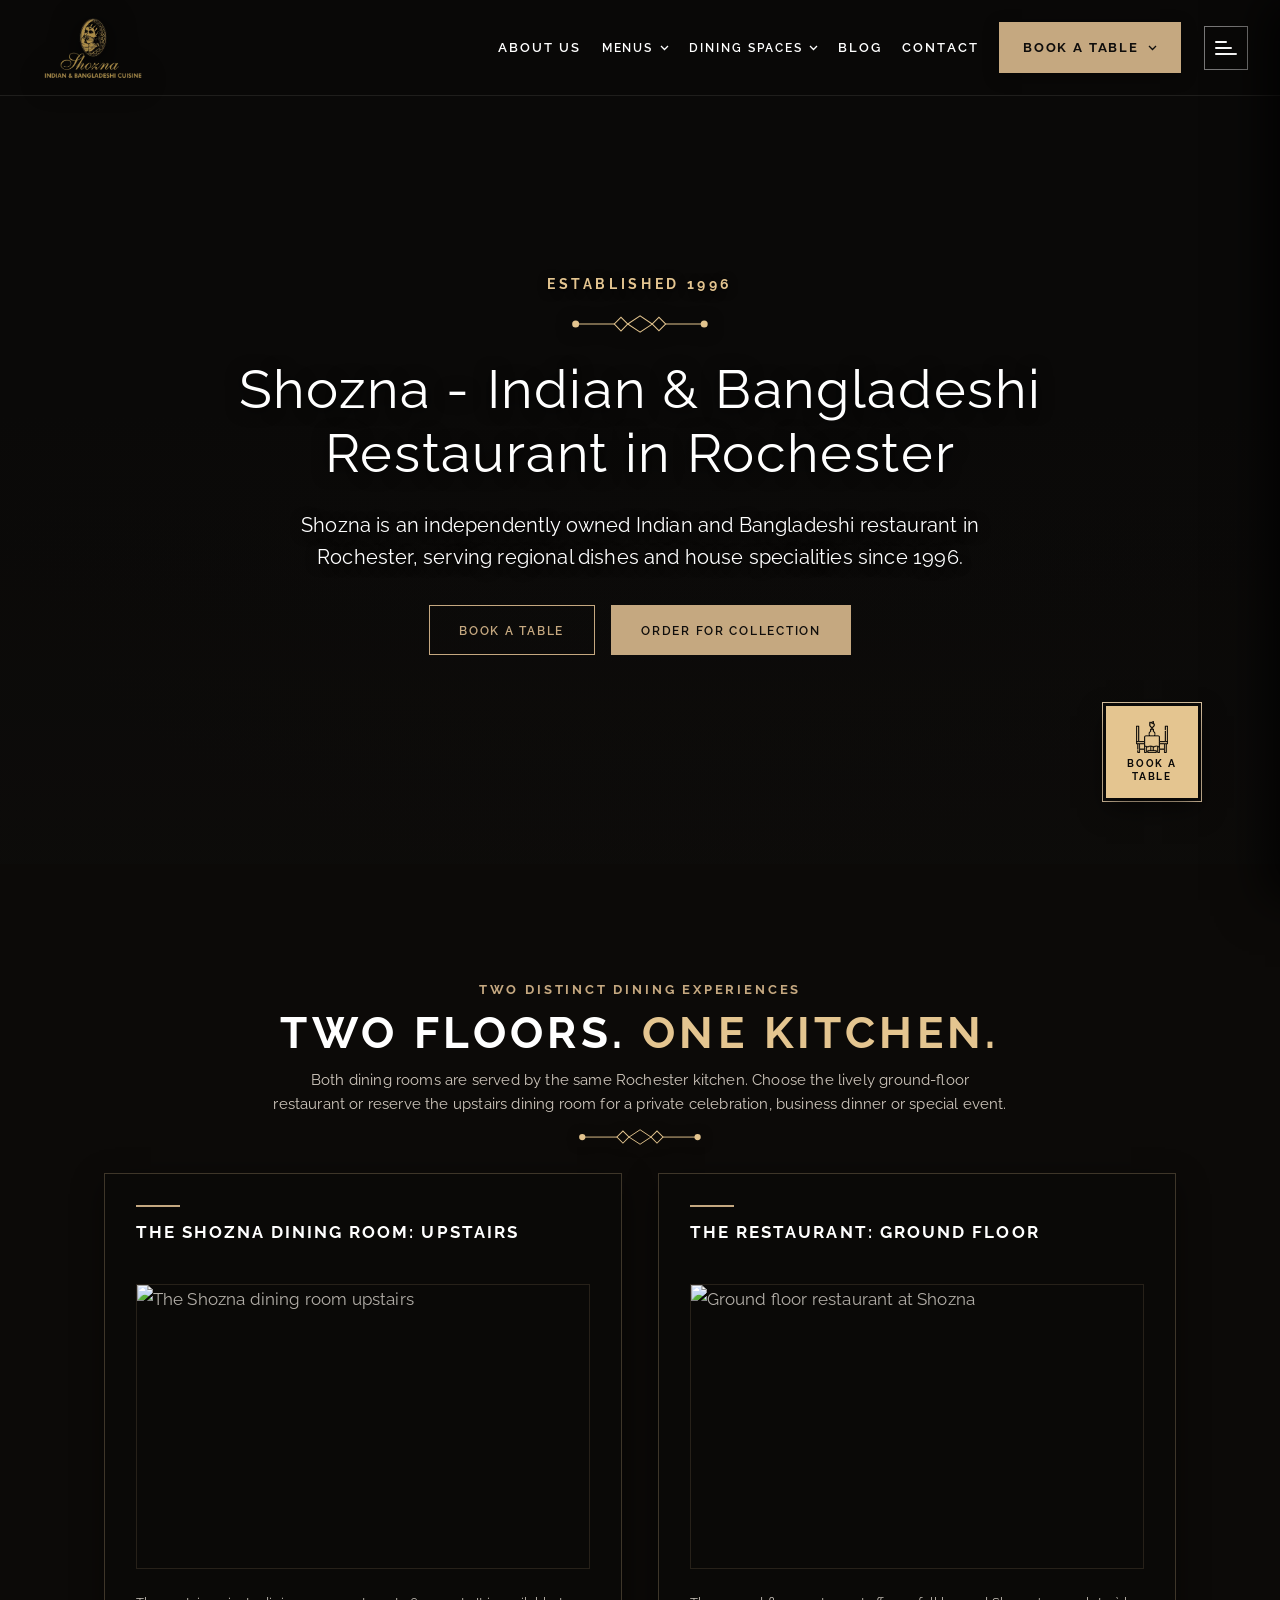
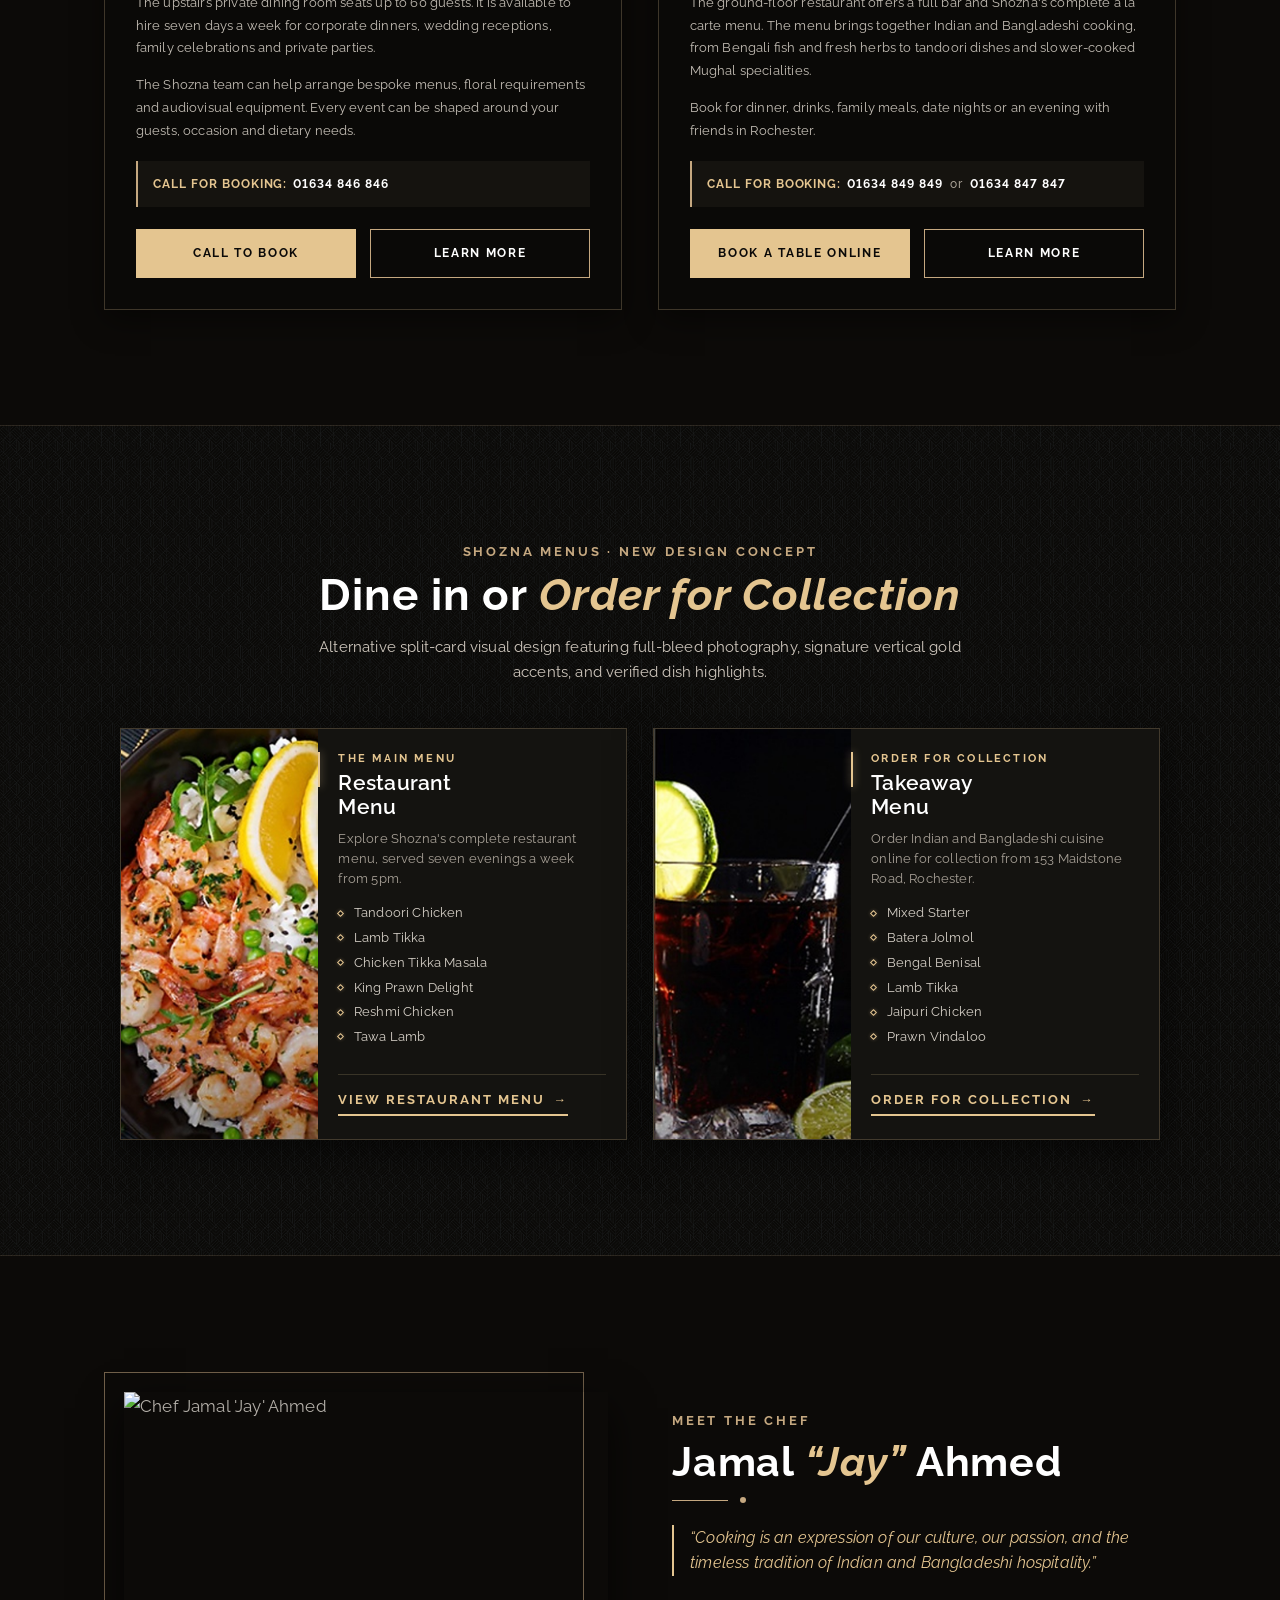
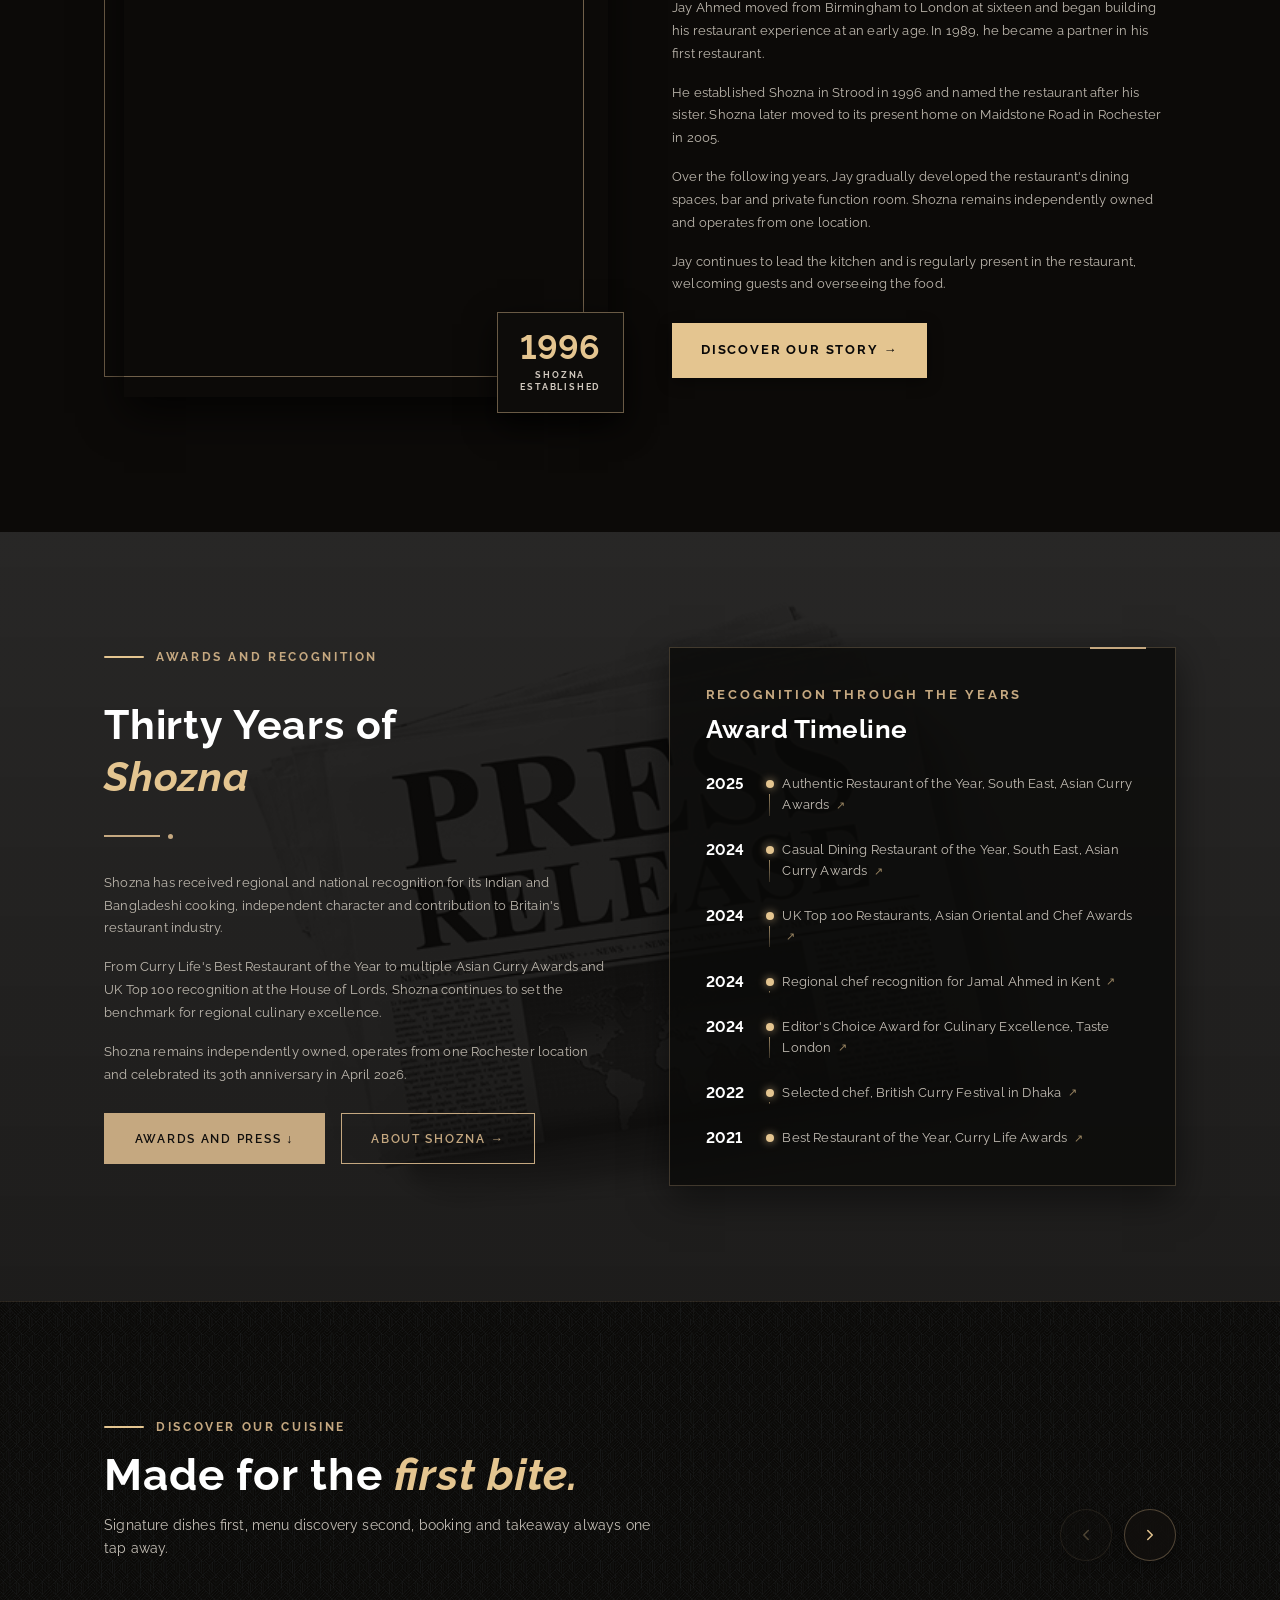
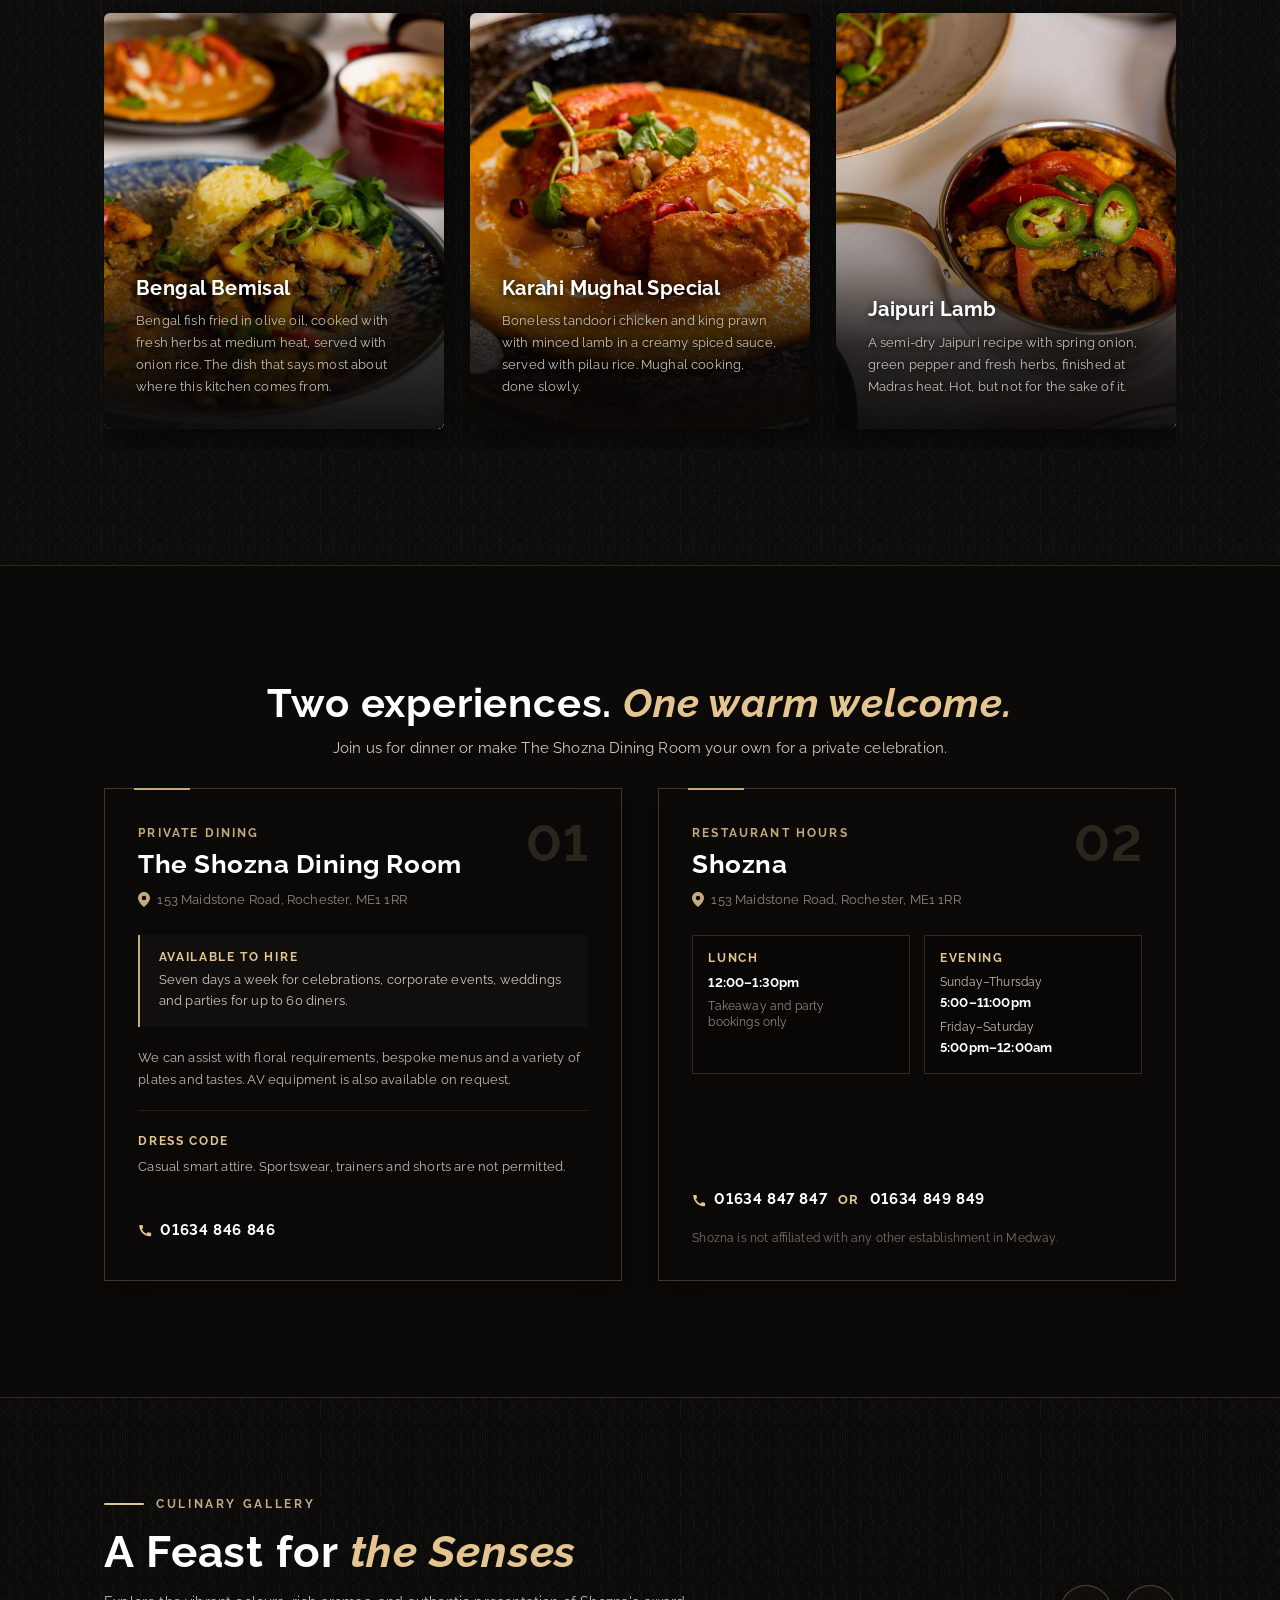
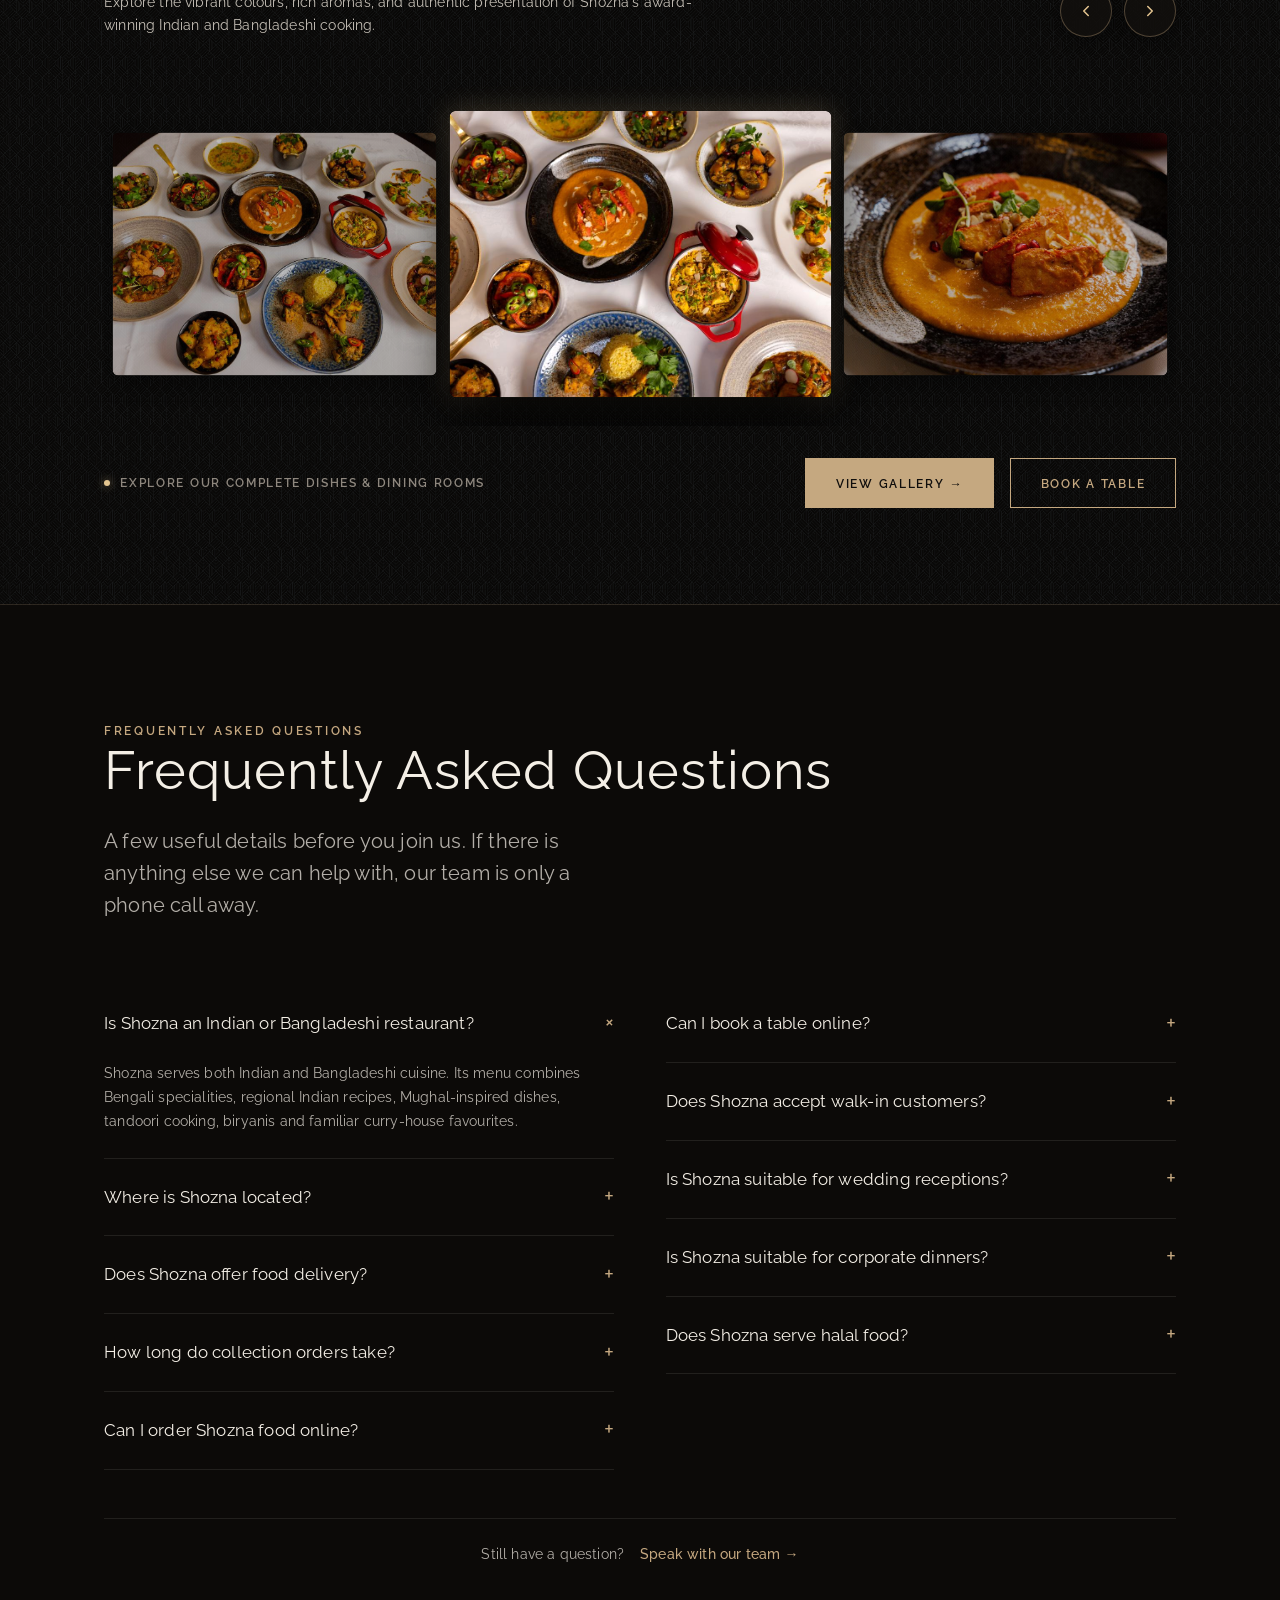
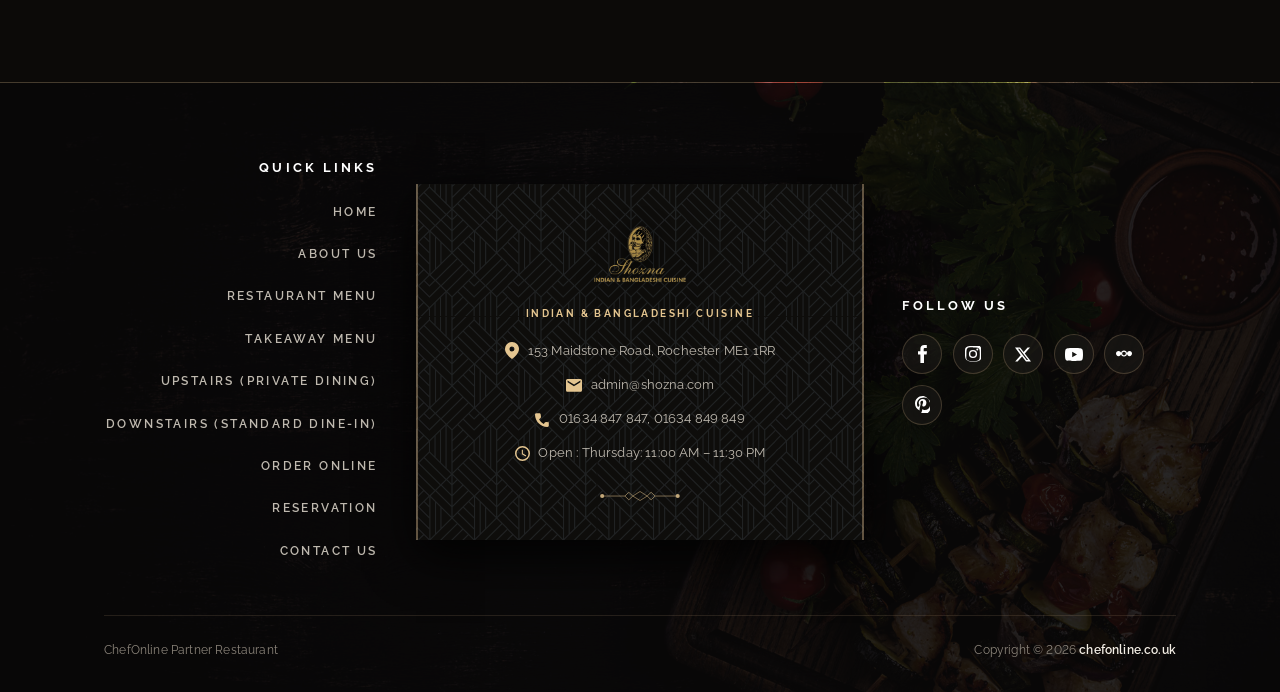
==== commit bd2dc108: "Restructure dining spaces into /upstairs and /downstairs with header dropdown navigation and no form" ====
--- a/index.html
+++ b/index.html
@@ -97,6 +97,8 @@
   <nav class="nav" id="nav" aria-label="Primary">
     <a href="index.html" class="nav__home-link" class="is-active" aria-current="page">Home</a>
     <a href="about-us.html">About Us</a>
+    
+    <!-- Menus Dropdown -->
     <div class="nav-drop">
       <button class="nav-drop__toggle" aria-expanded="false" aria-controls="menuDrop">
         Menus
@@ -109,19 +111,34 @@
         <li><a href="takeaway-menu.html">Takeaway Menu</a></li>
       </ul>
     </div>
-    <a href="private-dining.html">Private Dining</a>
+
+    <!-- Dining Spaces Dropdown -->
+    <div class="nav-drop">
+      <button class="nav-drop__toggle" aria-expanded="false" aria-controls="diningDrop">
+        Dining Spaces
+        <svg width="9" height="6" viewBox="0 0 9 6" fill="none" aria-hidden="true">
+          <path d="M1 1l3.5 3.5L8 1" stroke="currentColor" stroke-width="1.3"/>
+        </svg>
+      </button>
+      <ul class="nav-drop__list" id="diningDrop">
+        <li><a href="upstairs.html">Private Dining Room (Upstairs)</a></li>
+        <li><a href="downstairs.html">Standard Dine-In (Downstairs)</a></li>
+      </ul>
+    </div>
+
     <a href="https://www.srsdraft.co.uk/shozna-2026/blog">Blog</a>
     <a href="https://www.srsdraft.co.uk/shozna-2026/contact">Contact</a>
+    
     <div class="nav__call-group">
       <a class="nav__call-link" href="https://backoffice.chefonline.co.uk/draft/shozna/reservations" style="color: var(--c-brass); font-weight: 700; margin-bottom: 0.5rem; text-decoration: none;">
         <span>Book a Table Online &rarr;</span>
       </a>
       <a class="nav__call-link" href="tel:+441634847847">
-        <span>Call to Book</span>
+        <span>Standard Dining</span>
         <b class="numeric">01634 847 847</b>
       </a>
       <a class="nav__call-link" href="tel:+441634846846">
-        <span>Private Dine In</span>
+        <span>Private Dining Hire</span>
         <b class="numeric">01634 846 846</b>
       </a>
     </div>
@@ -142,11 +159,11 @@
           <span class="header-call-sub">Instant Table Reservation</span>
         </a>
         <a class="header-call-item" href="tel:+441634847847" role="menuitem">
-          <span class="header-call-label">Call to Book</span>
+          <span class="header-call-label">Standard Dine-In</span>
           <span class="header-call-num numeric">01634 847 847</span>
         </a>
         <a class="header-call-item" href="tel:+441634846846" role="menuitem">
-          <span class="header-call-label">Private Dine In</span>
+          <span class="header-call-label">Private Dining Room (Upstairs)</span>
           <span class="header-call-num numeric">01634 846 846</span>
         </a>
       </div>
@@ -184,13 +201,14 @@
       <img class="drawer-logo" src="media/logo.webp" alt="Shozna Indian &amp; Bangladeshi Cuisine" width="220" height="122">
     </div>
 
-    <!-- Mobile Navigation links for responsive mobile view -->
+    <!-- Mobile Navigation links -->
     <nav class="drawer-mobile-nav" aria-label="Mobile Navigation">
       <a href="index.html" class="drawer-mobile-link is-active">Home</a>
       <a href="about-us.html" class="drawer-mobile-link">About Us</a>
       <a href="restaurant-menu.html" class="drawer-mobile-link">Restaurant Menu</a>
       <a href="takeaway-menu.html" class="drawer-mobile-link">Takeaway Menu</a>
-      <a href="private-dining.html" class="drawer-mobile-link">Private Dining</a>
+      <a href="upstairs.html" class="drawer-mobile-link">Private Dining Room (Upstairs)</a>
+      <a href="downstairs.html" class="drawer-mobile-link">Standard Dine-In (Downstairs)</a>
       <a href="https://www.srsdraft.co.uk/shozna-2026/blog" class="drawer-mobile-link">Blog</a>
       <a href="https://www.srsdraft.co.uk/shozna-2026/contact" class="drawer-mobile-link">Contact</a>
     </nav>
@@ -319,8 +337,8 @@
           </span>
         </div>
         <div class="dining-card__actions">
-          <a class="btn btn--dining-book" href="https://backoffice.chefonline.co.uk/draft/shozna/reservations">Book a Table Online</a>
-          <a class="btn btn--dining-learn" href="private-dining.html">Learn More</a>
+          <a class="btn btn--dining-book" href="tel:+441634846846">Call to Book</a>
+          <a class="btn btn--dining-learn" href="upstairs.html">Learn More</a>
         </div>
       </article>
 
@@ -354,7 +372,7 @@
         </div>
         <div class="dining-card__actions">
           <a class="btn btn--dining-book" href="https://backoffice.chefonline.co.uk/draft/shozna/reservations">Book a Table Online</a>
-          <a class="btn btn--dining-learn" href="about-us.html">Learn More</a>
+          <a class="btn btn--dining-learn" href="downstairs.html">Learn More</a>
         </div>
       </article>
 
@@ -1104,9 +1122,10 @@
           <li><a href="about-us.html">ABOUT US</a></li>
           <li><a href="restaurant-menu.html">RESTAURANT MENU</a></li>
           <li><a href="takeaway-menu.html">TAKEAWAY MENU</a></li>
+          <li><a href="upstairs.html">UPSTAIRS (PRIVATE DINING)</a></li>
+          <li><a href="downstairs.html">DOWNSTAIRS (STANDARD DINE-IN)</a></li>
           <li><a href="https://backoffice.chefonline.co.uk/draft/shozna/menu">ORDER ONLINE</a></li>
           <li><a href="https://backoffice.chefonline.co.uk/draft/shozna/reservations">RESERVATION</a></li>
-          <li><a href="https://www.srsdraft.co.uk/shozna-2026/gallery">GALLERY</a></li>
           <li><a href="https://www.srsdraft.co.uk/shozna-2026/contact">CONTACT US</a></li>
         </ul>
       </div>
--- a/css/site.css
+++ b/css/site.css
@@ -4451,7 +4451,7 @@
 }
 
 /* ==========================================================================
-   Private Dining Page Styles (`/private-dining`)
+   Dining Spaces Styles (`/upstairs` & `/downstairs`)
    ========================================================================== */
 
 /* --- Venue Spaces Section ------------------------------------------------- */
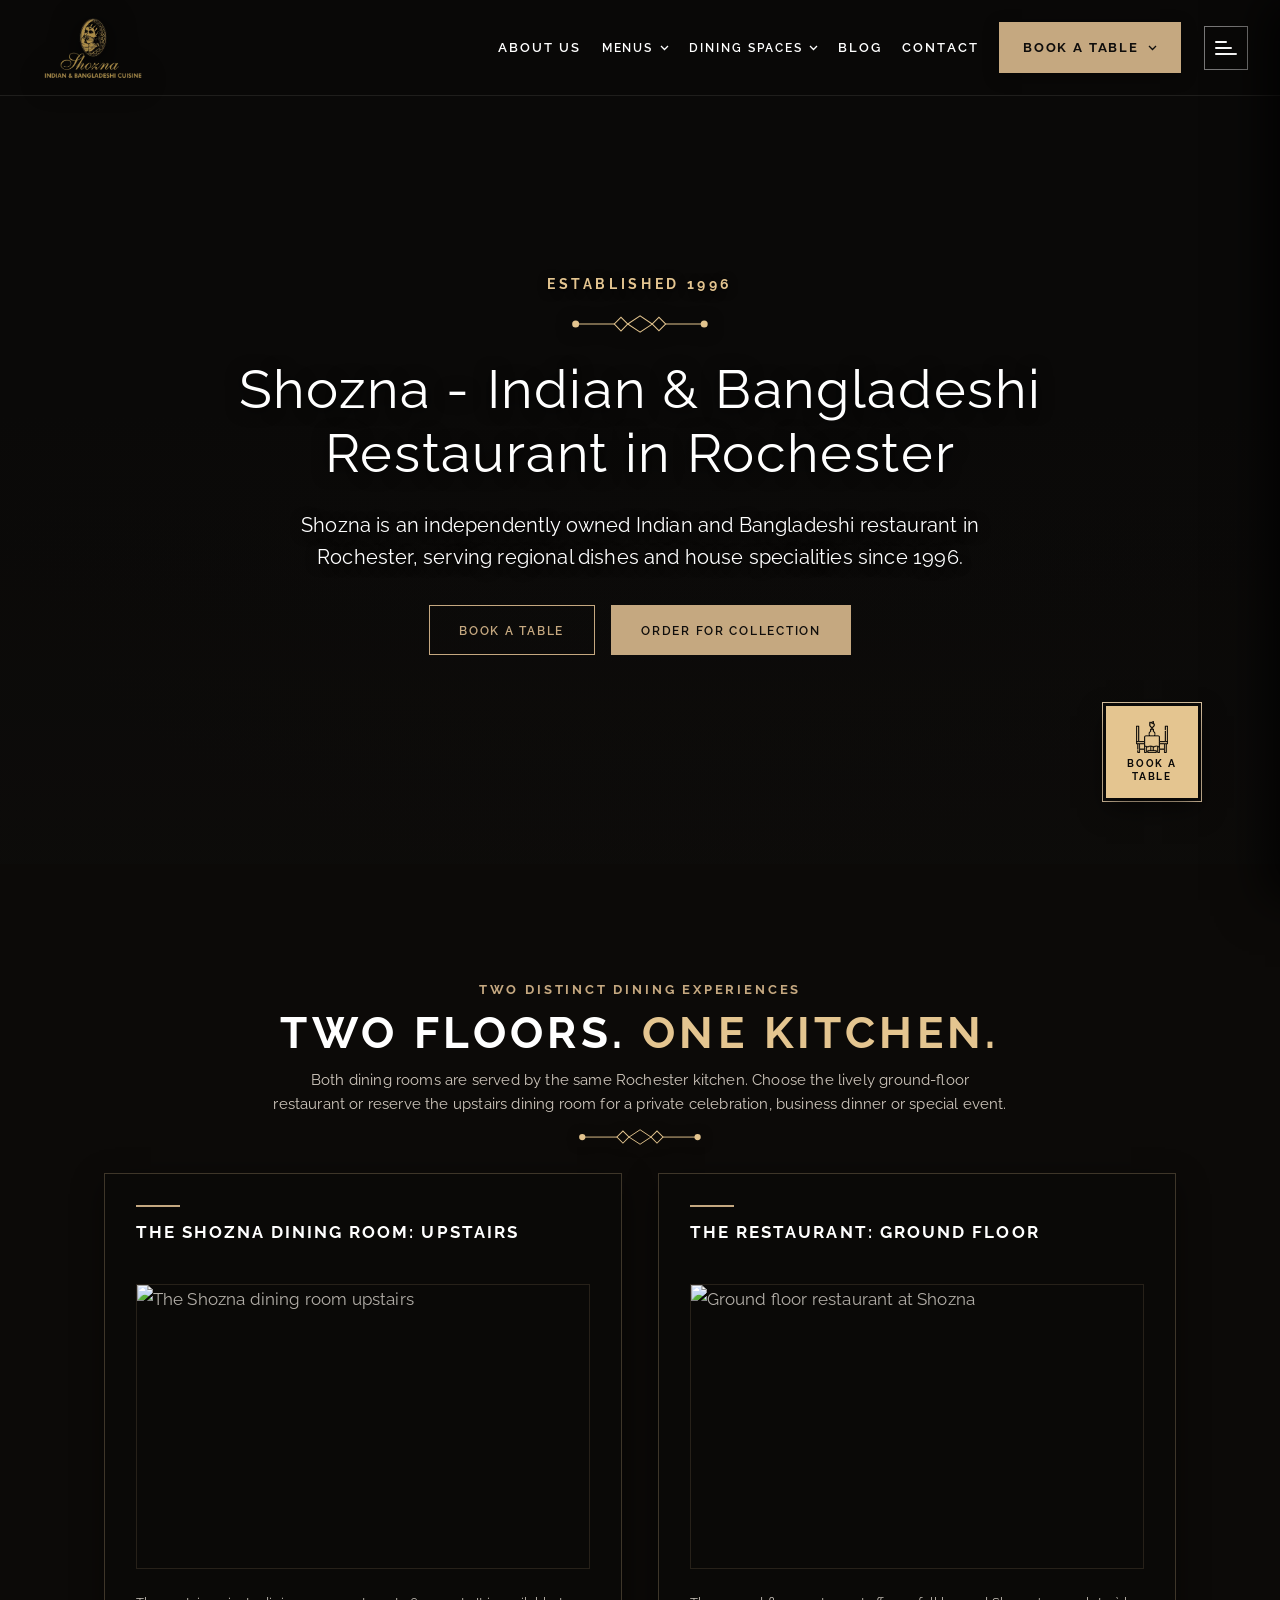
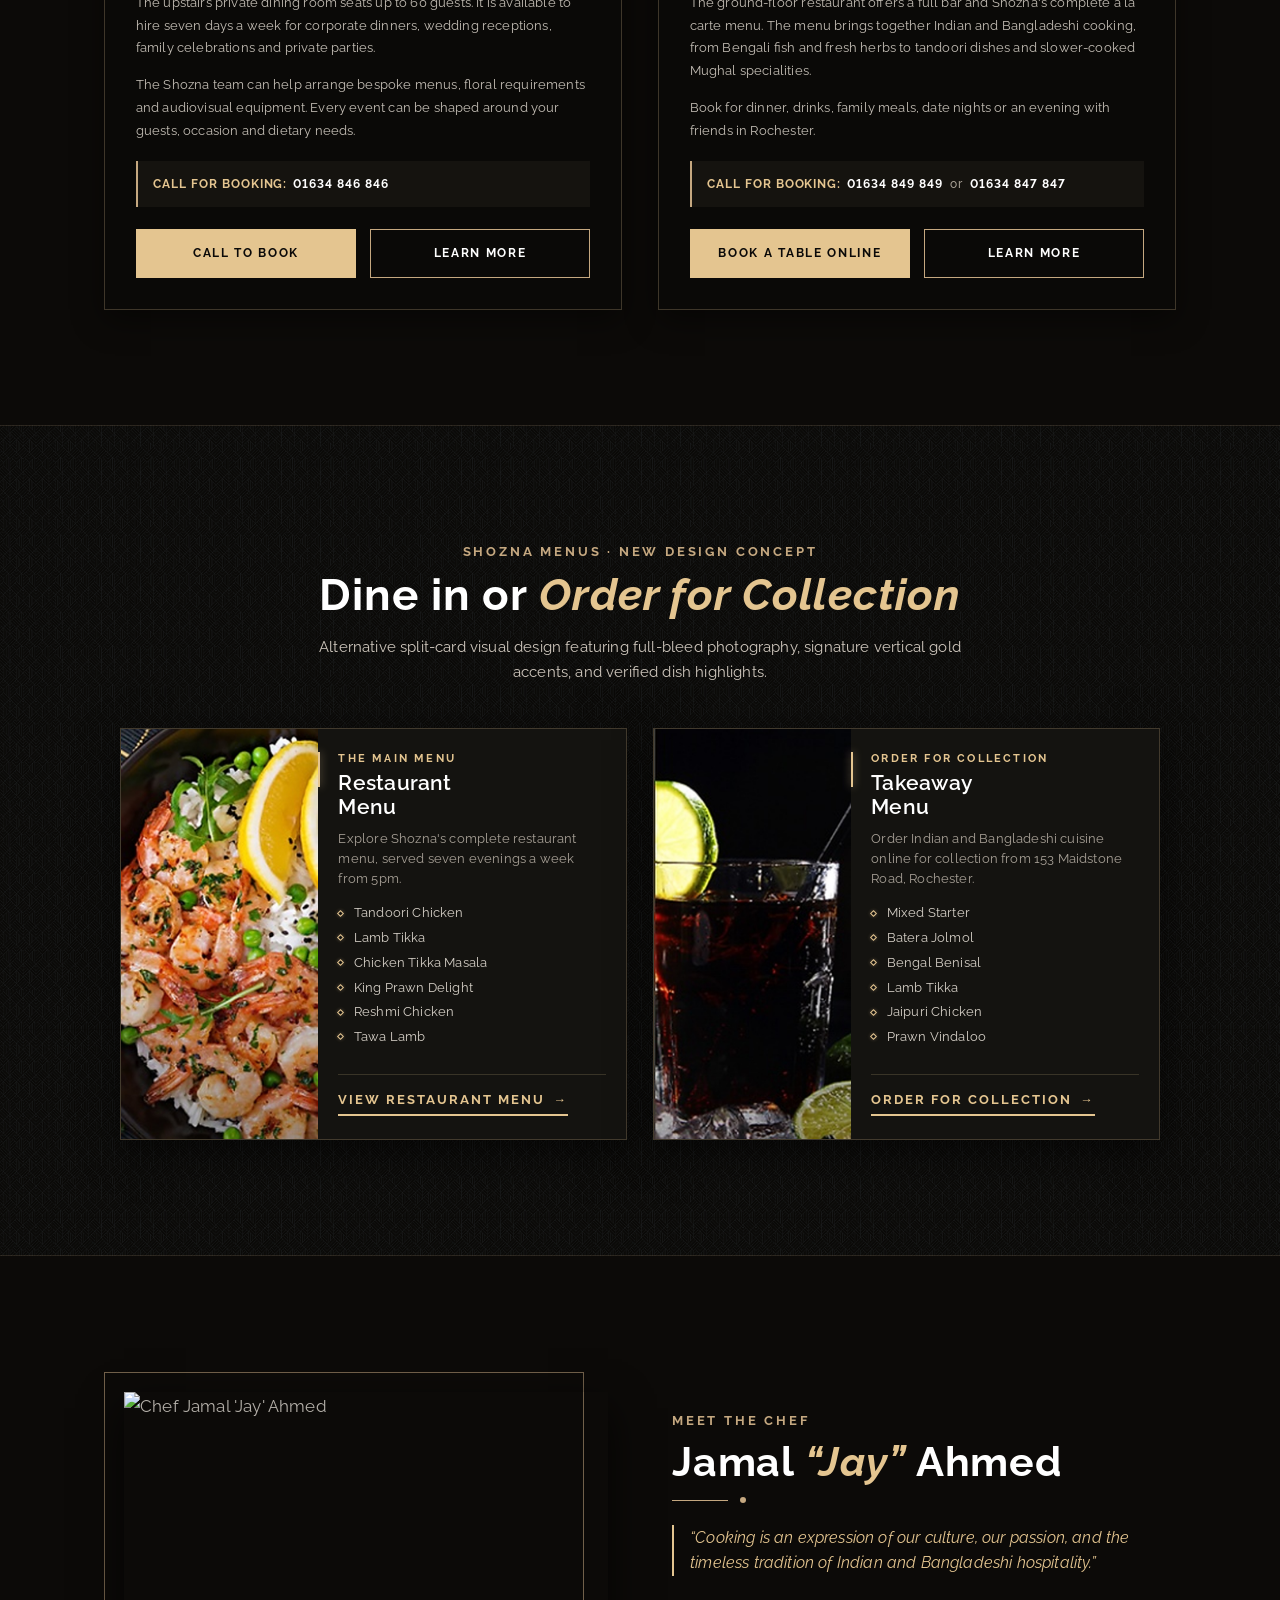
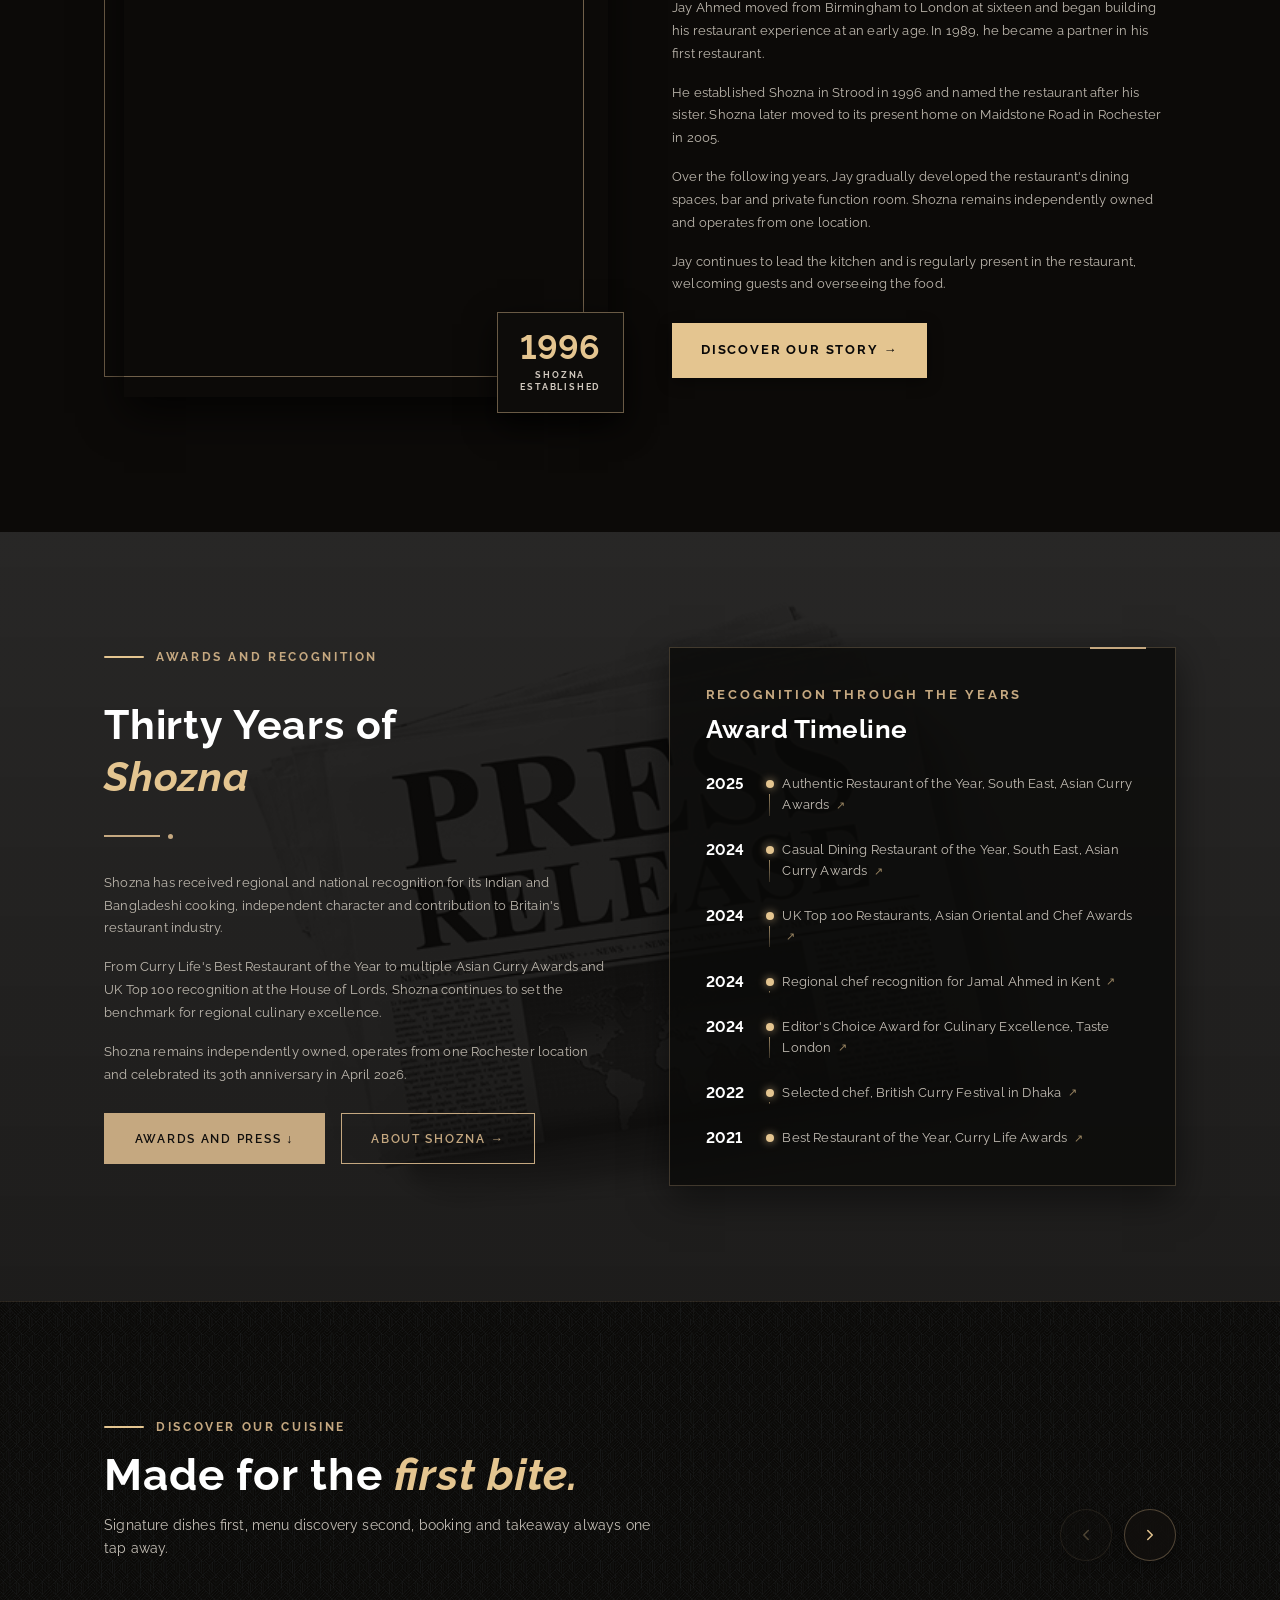
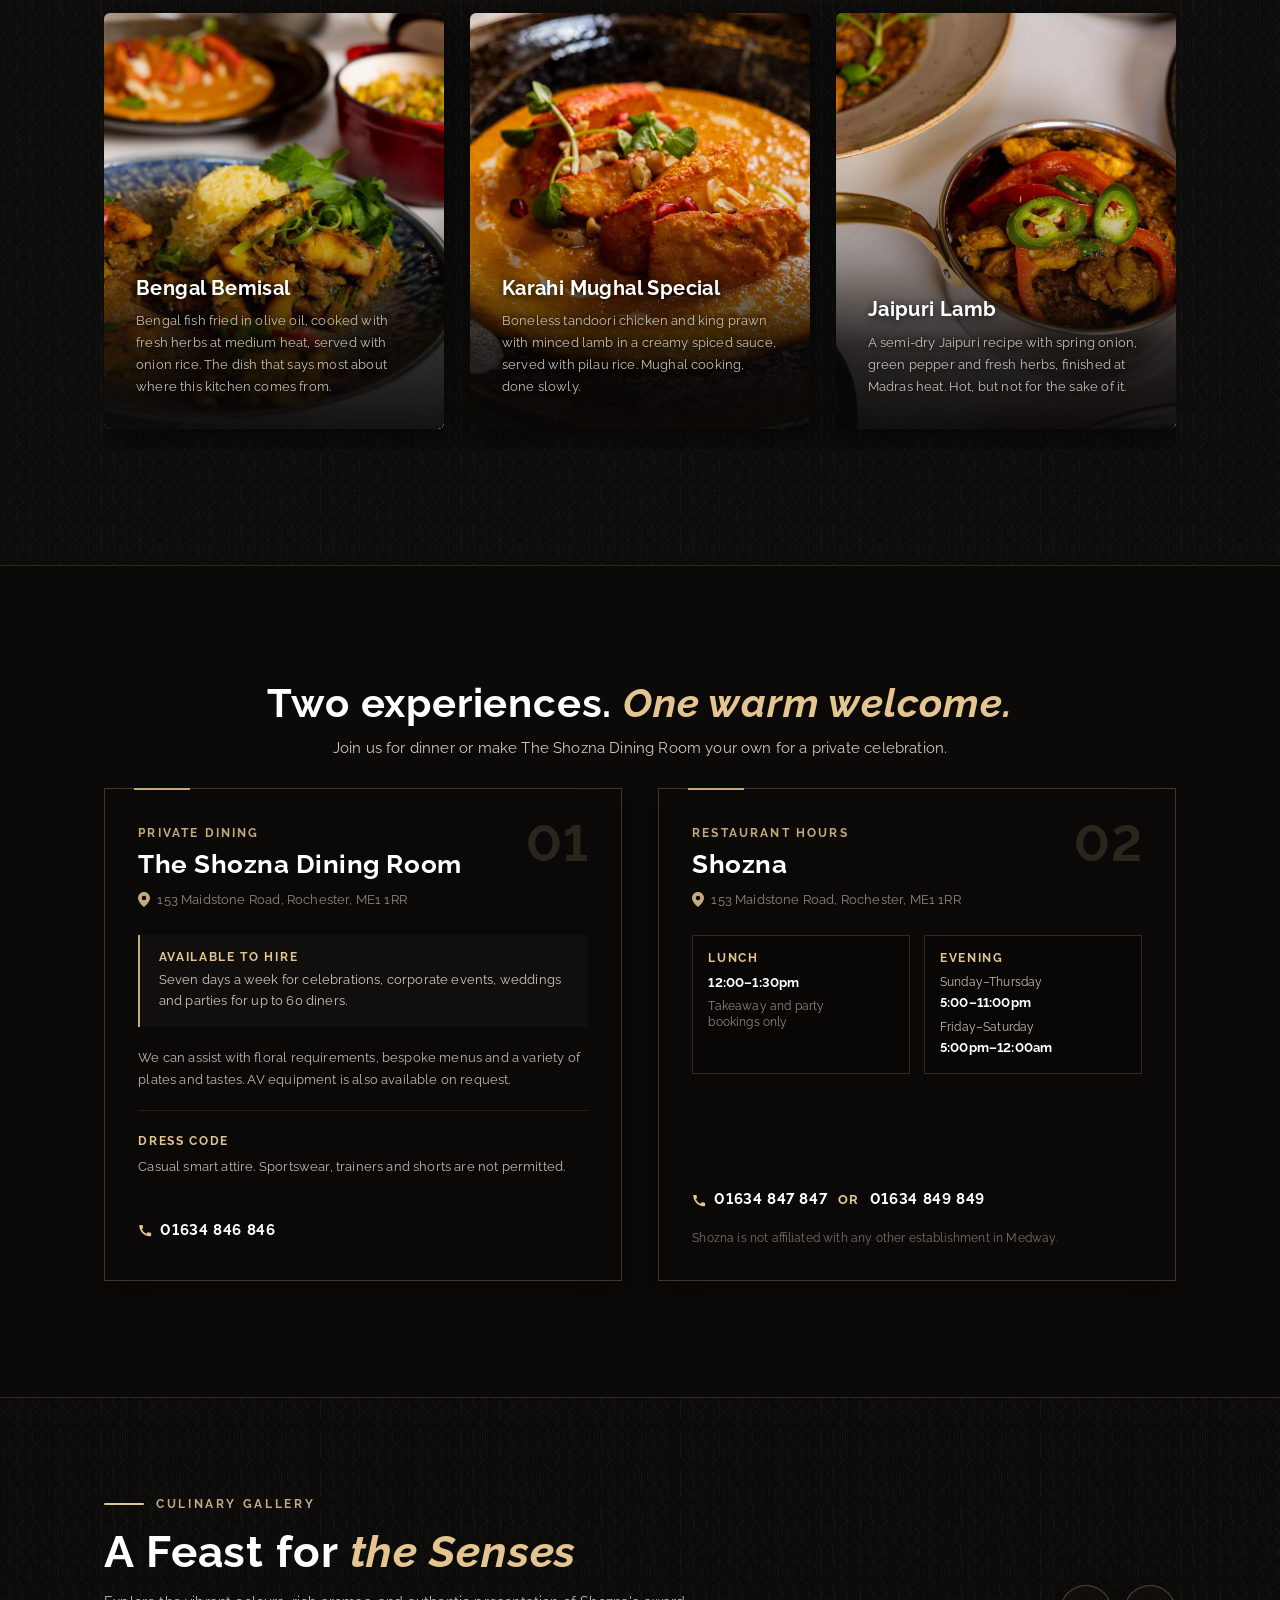
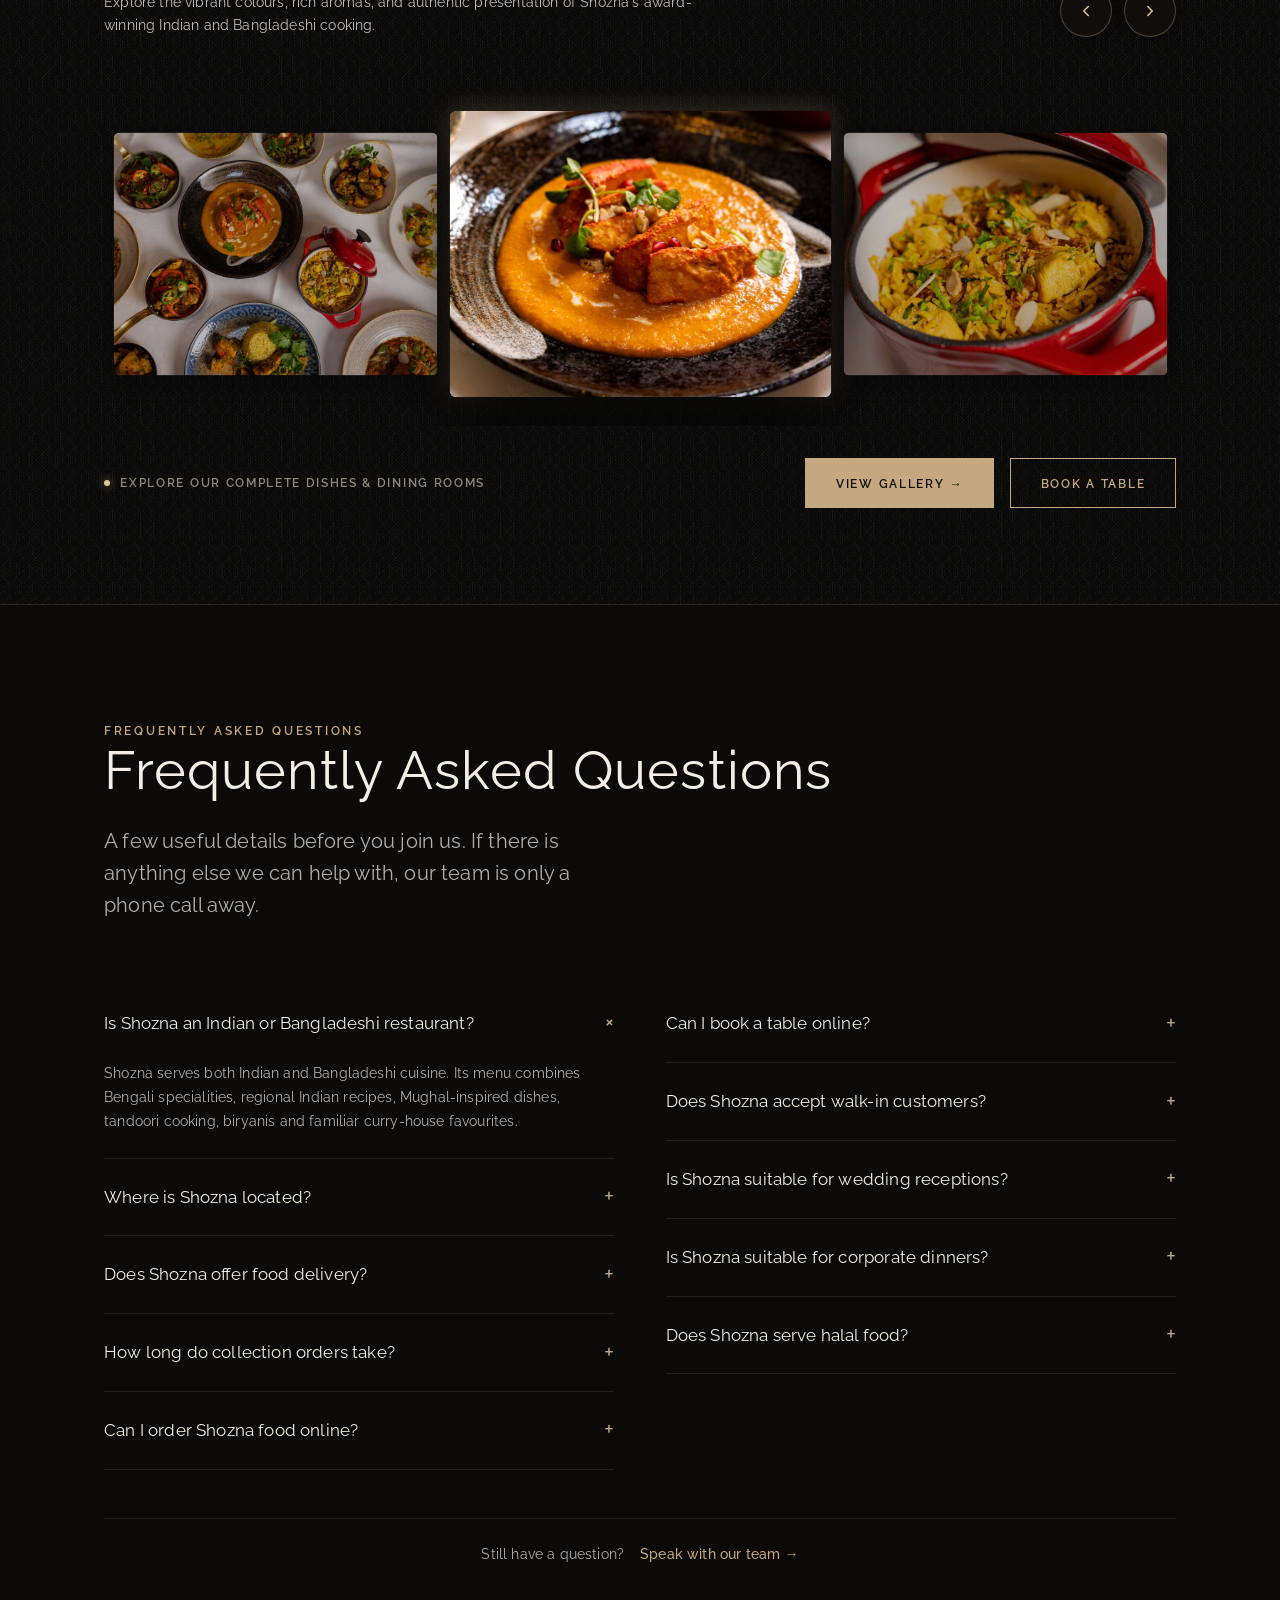
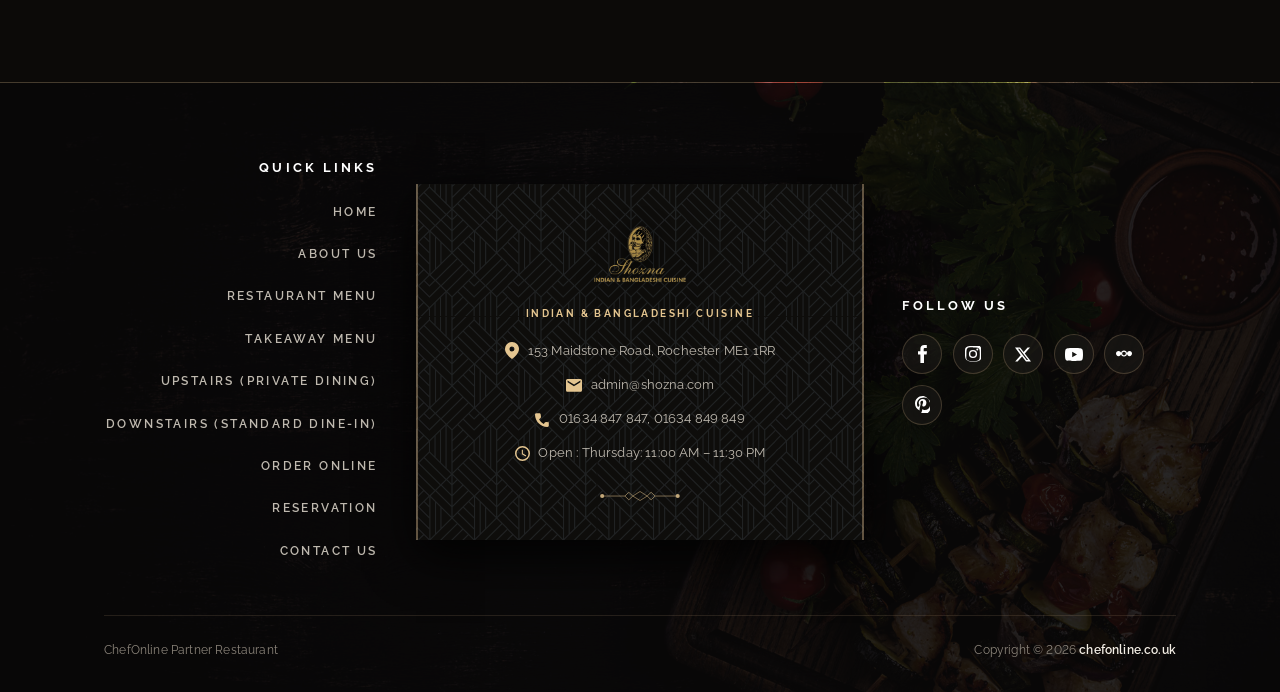
==== commit 36abbfe2: "Fix hero banner classes, dropdown hover interaction, and navigation markup across all pages" ====
--- a/index.html
+++ b/index.html
@@ -95,7 +95,7 @@
 
   <!-- Primary Navigation Links -->
   <nav class="nav" id="nav" aria-label="Primary">
-    <a href="index.html" class="nav__home-link" class="is-active" aria-current="page">Home</a>
+    <a href="index.html" class="nav__home-link is-active" aria-current="page">Home</a>
     <a href="about-us.html">About Us</a>
     
     <!-- Menus Dropdown -->
--- a/css/site.css
+++ b/css/site.css
@@ -531,42 +531,55 @@
 .nav-drop__toggle[aria-expanded="true"]::after { width: 100%; }
 
 .nav-drop__toggle svg { transition: transform var(--dur) var(--ease-out); }
+.nav-drop:hover .nav-drop__toggle svg,
+.nav-drop:focus-within .nav-drop__toggle svg,
 .nav-drop__toggle[aria-expanded="true"] svg { transform: rotate(180deg); }
 
 .nav-drop__list {
   position: absolute;
-  top: calc(100% + var(--s-2));
+  top: 100%;
   left: 50%;
   translate: -50% 0;
-  min-width: 13rem;
+  min-width: max-content;
+  white-space: nowrap;
   margin: 0;
-  padding: var(--s-1) 0;
+  padding: 0.5rem 0;
   list-style: none;
-  background: var(--c-ink-sunken);
-  border: 1px solid var(--c-hairline);
+  background: var(--c-ink-sunken, #0c0a08);
+  border: 1px solid rgba(228, 197, 144, 0.25);
+  box-shadow: 0 12px 32px rgba(0, 0, 0, 0.75);
   opacity: 0;
   visibility: hidden;
-  transform: translateY(-6px);
+  pointer-events: none;
+  transform: translateY(-4px);
   transition: opacity var(--dur) var(--ease-out),
               transform var(--dur) var(--ease-out),
               visibility var(--dur);
-  z-index: 10;
-}
-
+  z-index: 100;
+}
+
+.nav-drop:hover > .nav-drop__list,
+.nav-drop:focus-within > .nav-drop__list,
 .nav-drop__toggle[aria-expanded="true"] + .nav-drop__list {
   opacity: 1;
   visibility: visible;
+  pointer-events: auto;
   transform: none;
 }
 
 .nav-drop__list a {
   display: block;
-  padding: 0.6rem var(--s-2);
+  padding: 0.65rem 1.4rem;
   letter-spacing: 0.1em;
+  font-size: 0.8rem;
+  text-transform: uppercase;
+  color: #ffffff;
+  transition: color var(--dur-fast) var(--ease-out), background var(--dur-fast) var(--ease-out);
 }
 
 .nav-drop__list a::after { content: none; }
-.nav-drop__list a:hover { color: var(--c-brass); background: rgba(197,168,128,0.07); }
+.nav-drop__list a:hover,
+.nav-drop__list a.is-active { color: var(--c-brass); background: rgba(197,168,128,0.1); }
 
 .nav-toggle {
   display: none;
